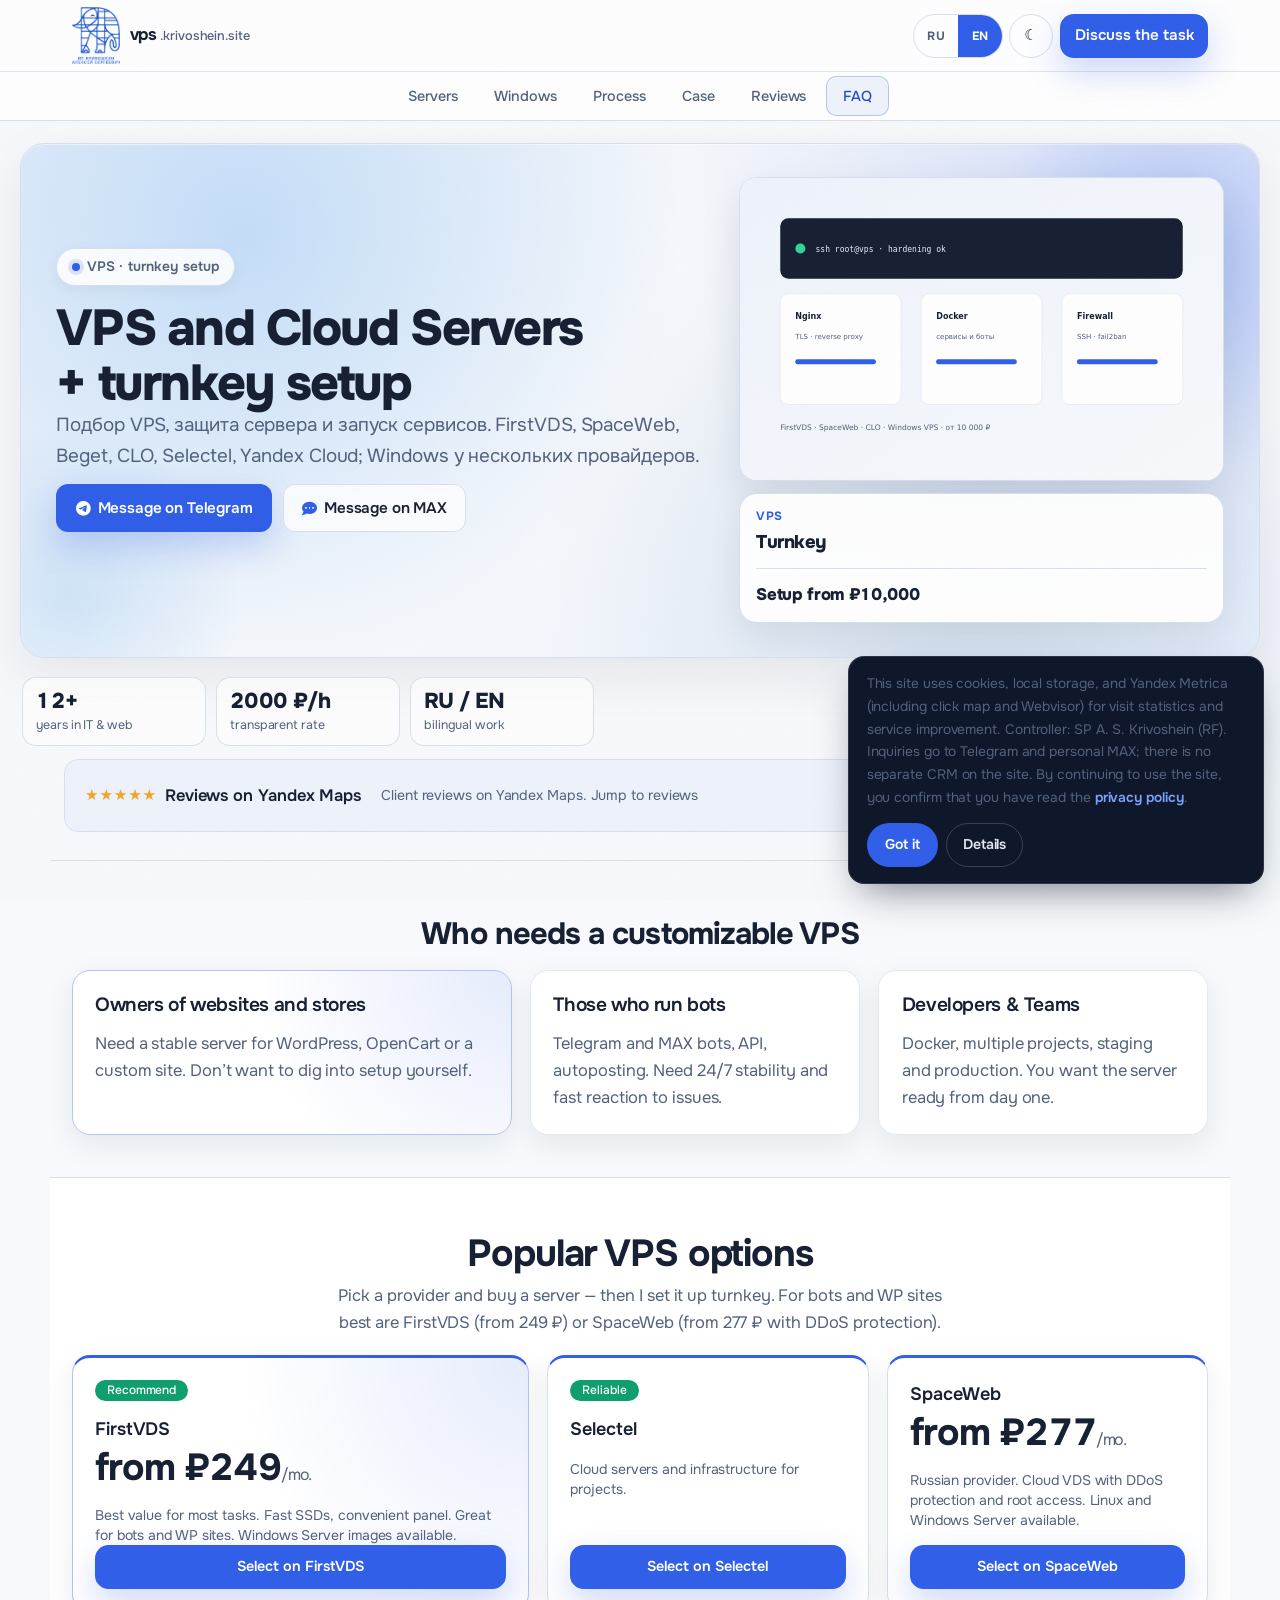
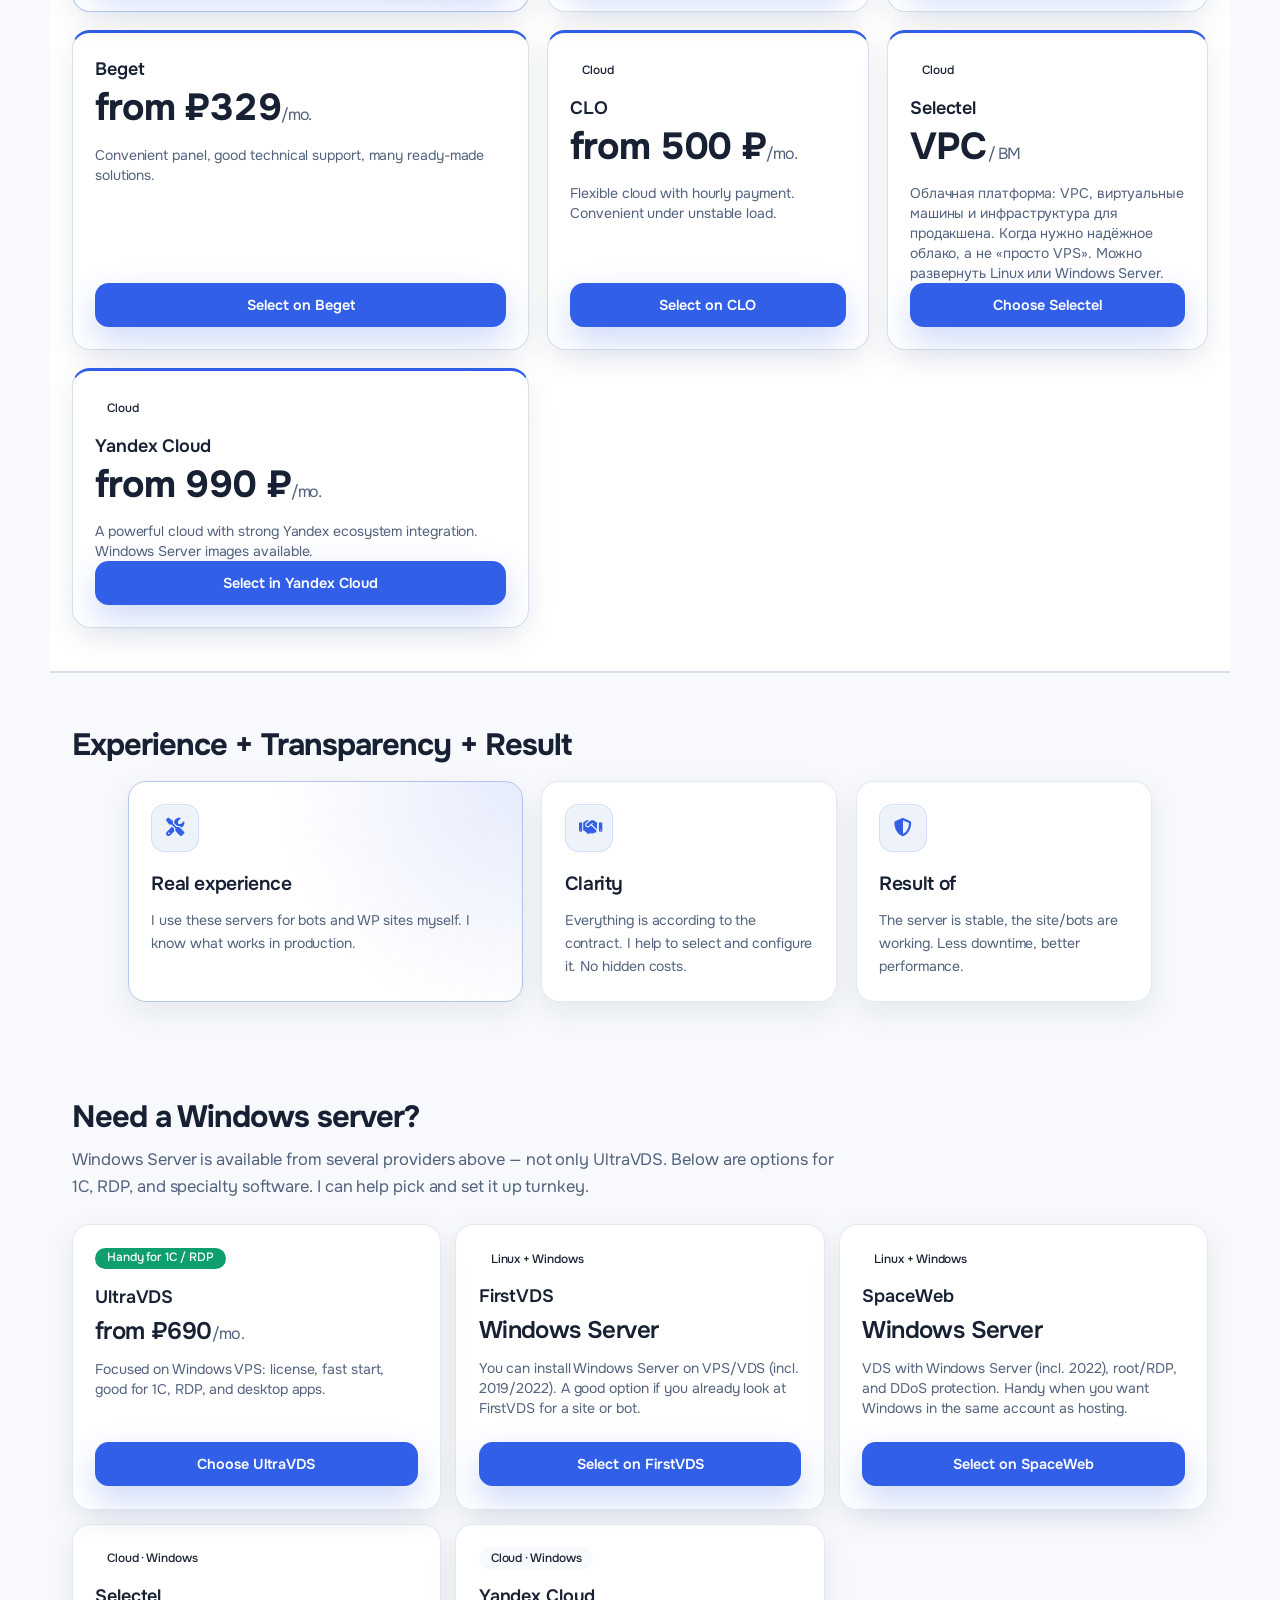
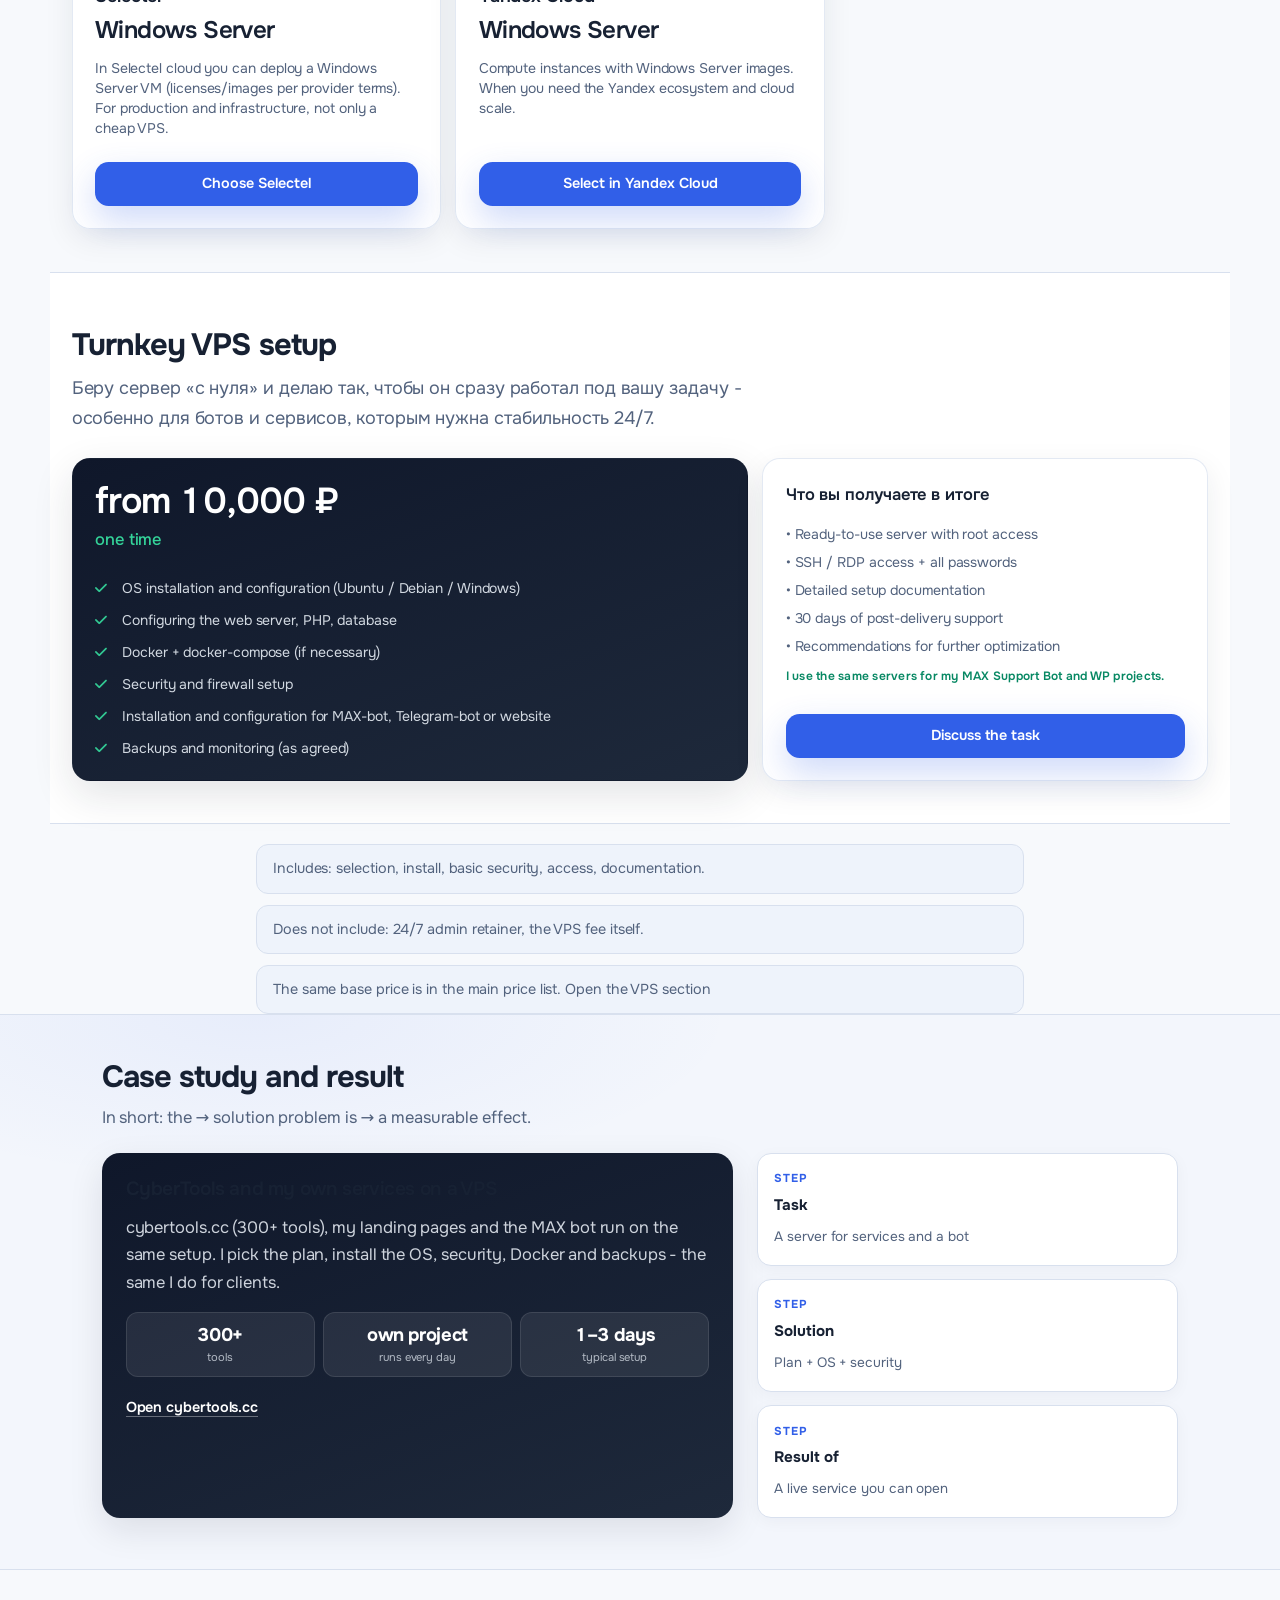
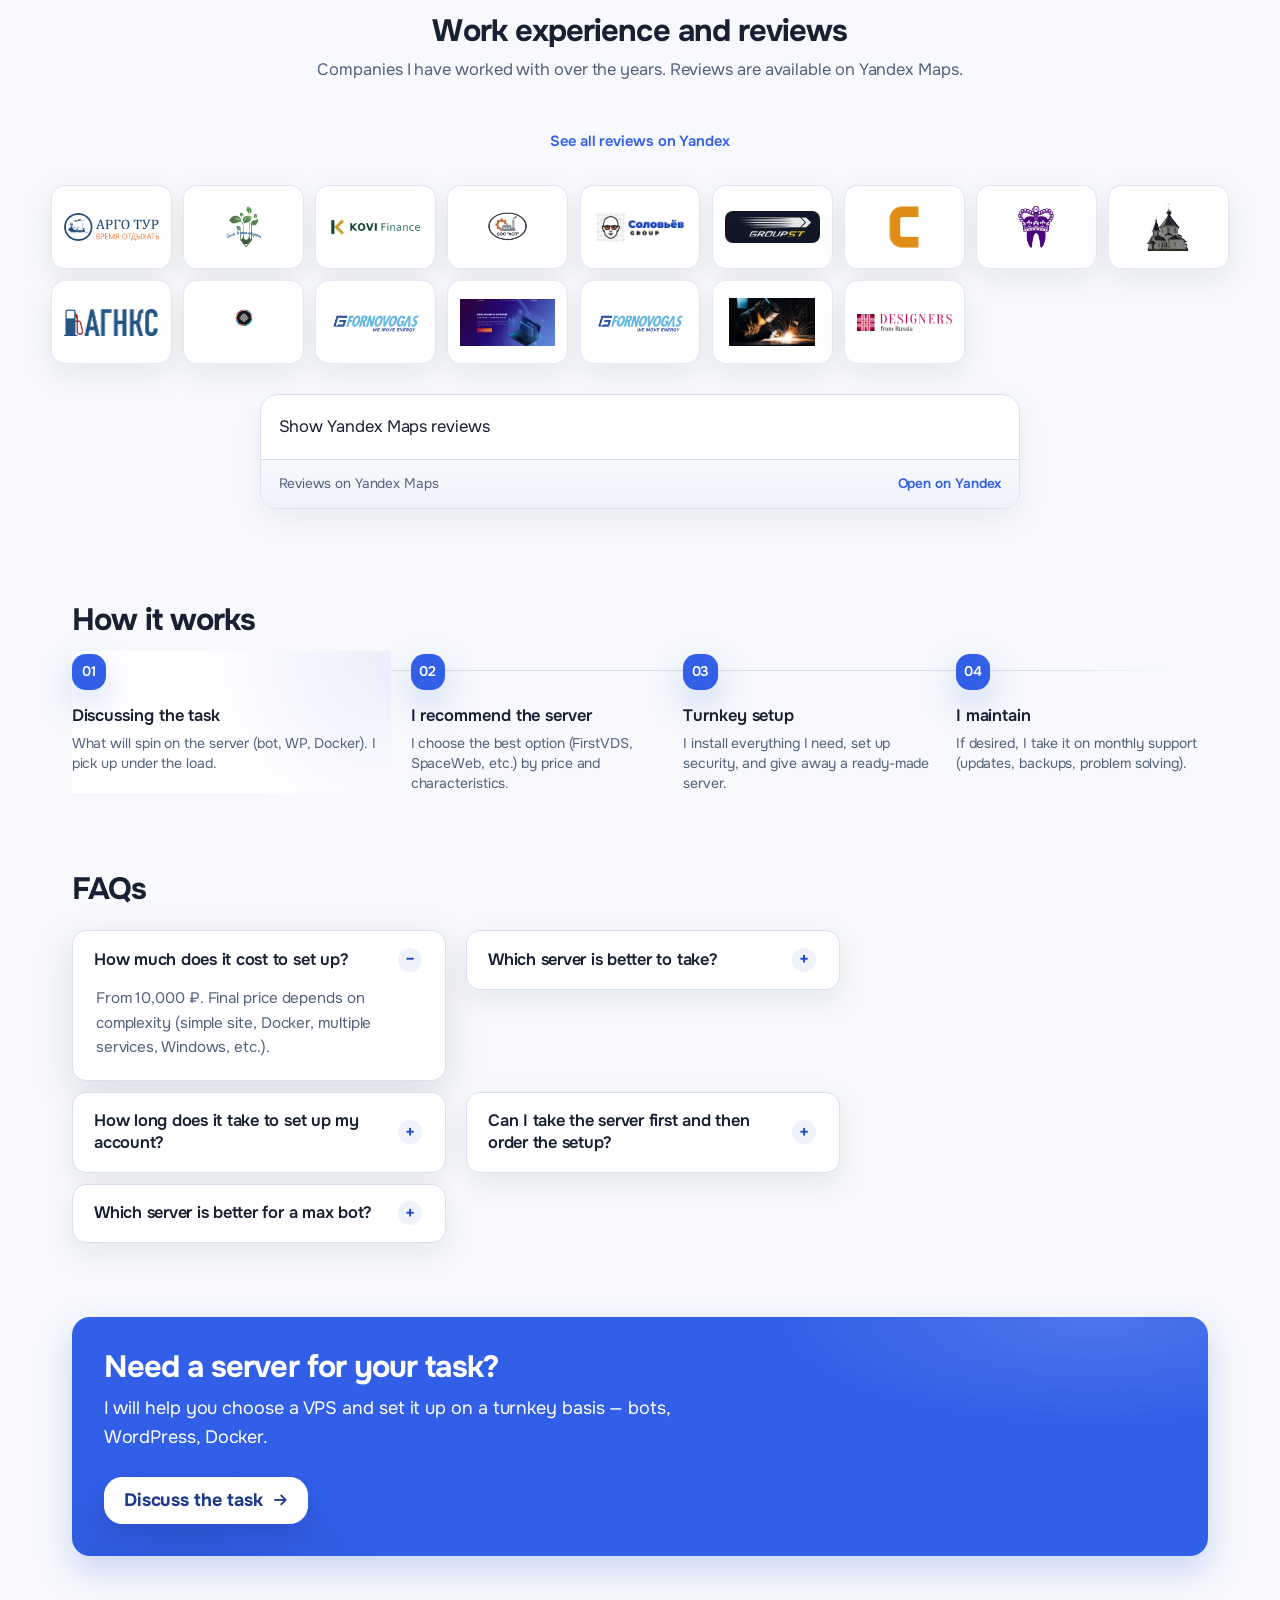
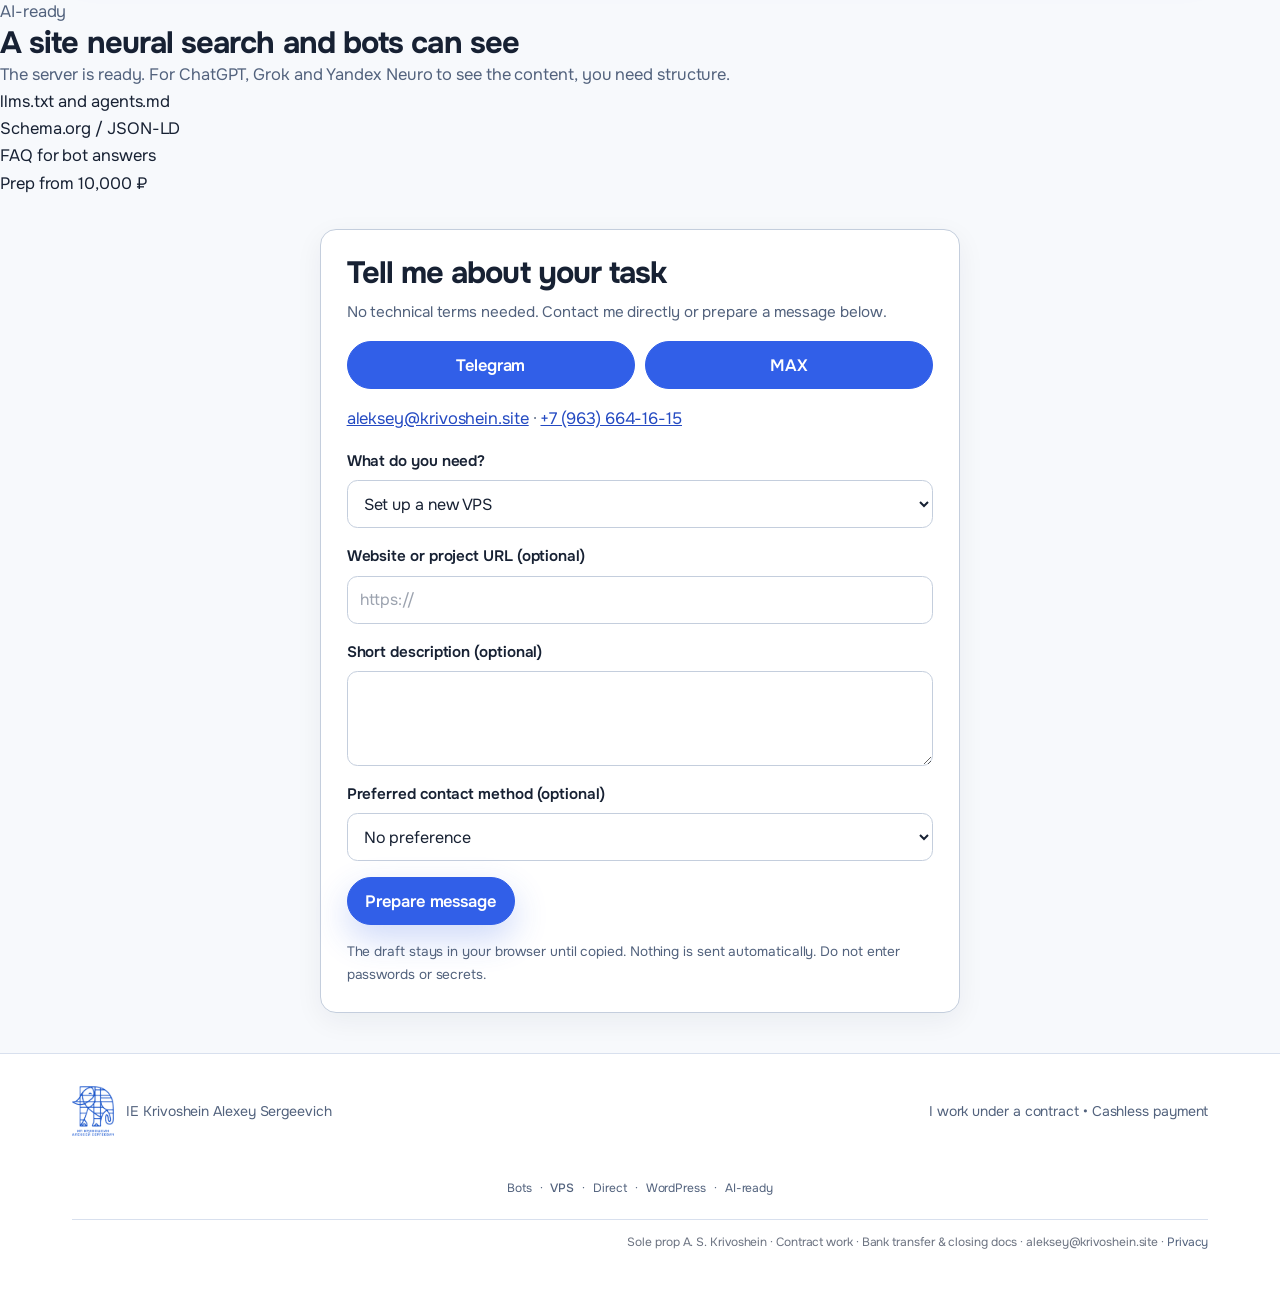
==== index.html @ 88880696 "fix: show base VPS setup from 10 000 rubles" ====
<!DOCTYPE html>
<html lang="ru">
<head>
  <script>
  /* GitHub Pages / subpath staging: set base prefix. On *.krivoshein.site stays "/". */
  (function () {
    try {
      var m = location.pathname.match(/^\/([a-z0-9-]+-krivoshein-site)(?=\/|$)/i);
      var base = m ? ("/" + m[1] + "/") : "/";
      window.__KRV_BASE__ = base;
      // Expose helper for scripts
      window.krvUrl = function (path) {
        path = String(path || "");
        if (!path) return base;
        if (/^https?:\/\//i.test(path) || path.slice(0, 2) === "//") return path;
        if (path.charAt(0) === "/") path = path.slice(1);
        return base + path;
      };
    } catch (e) {
      window.__KRV_BASE__ = "/";
      window.krvUrl = function (path) {
        path = String(path || "");
        if (/^https?:\/\//i.test(path)) return path;
        return path.charAt(0) === "/" ? path : "/" + path;
      };
    }
  })();
  </script>

  <script>
  (function(){try{
    var t=null;
    try{var _q=new URLSearchParams(location.search).get('theme');if(_q==='light'||_q==='dark')t=_q;}catch(e){}
    if(t!=='light'&&t!=='dark'){try{var m=document.cookie.match(/(?:^|;\s*)krv_theme=(light|dark)/);if(m)t=m[1];}catch(e){}}
    if(t!=='light'&&t!=='dark'){try{t=localStorage.getItem('krv_theme');}catch(e){}}
    if(t!=='light'&&t!=='dark'){var h=new Date().getHours();t=(h>=7&&h<20)?'light':'dark';}
    document.documentElement.setAttribute('data-theme',t==='dark'?'dark':'light');
    // Language: only apply stored if user chose manually; else leave default, JS+geo will set
    var manual=localStorage.getItem('krv_lang_manual')==='1';
    var l=localStorage.getItem('krv_lang');
    if(manual&&(l==='ru'||l==='en')) document.documentElement.setAttribute('lang',l);
    else {
      // quick browser hint (no geo in FOUC)
      var nav=(navigator.languages&&navigator.languages[0])||navigator.language||'';
      nav=String(nav).toLowerCase();
      if(/^(ru|be|uk|kk|ky|uz)/.test(nav)) document.documentElement.setAttribute('lang','ru');
      else if(nav) document.documentElement.setAttribute('lang','en');
    }
  }catch(e){}})();
  </script>

  <meta charset="UTF-8">
  <meta name="viewport" content="width=device-width, initial-scale=1.0, viewport-fit=cover">
  <meta name="robots" content="index, follow, max-image-preview:large, max-snippet:-1, max-video-preview:-1">
  <meta name="yandex-verification" content="246fc3936e7bc629">
  <meta name="theme-color" content="#315fe8">

  <!-- Icons: transparent PNG preferred (no white plate) -->
  <link rel="icon" type="image/png" sizes="32x32" href="favicon-32x32.png?v=20260716u">
  <link rel="icon" type="image/png" sizes="16x16" href="favicon-16x16.png?v=20260716u">
  <link rel="icon" type="image/png" sizes="48x48" href="favicon-48x48.png?v=20260716u">
  <link rel="icon" type="image/png" href="favicon.png?v=20260716u">
  <link rel="shortcut icon" href="favicon.ico?v=20260716u">
  <link rel="icon" href="favicon.ico?v=20260716u" sizes="any">
  <link rel="apple-touch-icon" sizes="180x180" href="apple-touch-icon.png?v=20260716u">
  <link rel="icon" type="image/png" sizes="120x120" href="favicon-120x120.png?v=20260726f">
  <link rel="icon" type="image/png" sizes="192x192" href="android-chrome-192x192.png?v=20260726f">
  <link rel="mask-icon" href="android-chrome-192x192.png?v=20260716u" color="#315fe8">

  <meta name="format-detection" content="telephone=no">
  <meta name="description" content="VPS и облако + настройка под ключ: FirstVDS, SpaceWeb, Beget, CLO, Selectel, Yandex Cloud. Windows у нескольких провайдеров. От 10 000 ₽.">
  <title>VPS + настройка под ключ от 10 000 ₽ | Кривошеин</title>
  <link rel="canonical" href="https://vps.krivoshein.site/">
  <!-- AI discovery -->
  <link rel="describedby" href="https://vps.krivoshein.site/llms.txt" type="text/plain">
  <link rel="alternate" type="text/plain" title="llms.txt" href="https://vps.krivoshein.site/llms.txt">
  <link rel="alternate" type="text/plain" title="llms-full.txt" href="https://vps.krivoshein.site/llms-full.txt">
  <link rel="alternate" type="text/markdown" title="agents.md" href="https://vps.krivoshein.site/agents.md">
  <link rel="alternate" type="application/json" title="openapi.json" href="https://vps.krivoshein.site/openapi.json">
  <link rel="alternate" type="application/json" title="agent.json" href="https://vps.krivoshein.site/.well-known/agent.json">
  <meta name="ai-content-declaration" content="ai-assisted-human-reviewed">
  <meta name="author" content="ИП Кривошеин Алексей Сергеевич">
  <meta name="citation_author" content="Krivoshein Aleksey">
  <link rel="author" href="https://vps.krivoshein.site/humans.txt">


  <!-- Open Graph -->
  <meta property="og:type" content="website">
  <meta property="og:locale" content="ru_RU">
  <meta property="og:site_name" content="VPS | Кривошеин">
  <meta property="og:title" content="VPS + настройка под ключ от 10 000 ₽">
  <meta property="og:description" content="Помогу выбрать и настроить VPS: Linux/Windows, боты, сайты, сервисы. FirstVDS, SpaceWeb, Beget, CLO, Selectel, Yandex Cloud.">
  <meta property="og:url" content="https://vps.krivoshein.site/">
  <meta property="og:image" content="https://vps.krivoshein.site/og.jpg">
  <meta property="og:image:secure_url" content="https://vps.krivoshein.site/og.jpg">
  <meta property="og:image:type" content="image/jpeg">
  <meta property="og:image:width" content="1200">
  <meta property="og:image:height" content="630">
  <meta property="og:image:alt" content="VPS + настройка под ключ от 10 000 ₽">

  <!-- Twitter -->
  <meta name="twitter:card" content="summary_large_image">
  <meta name="twitter:title" content="VPS + настройка под ключ от 10 000 ₽">
  <meta name="twitter:description" content="Помогу выбрать и настроить VPS: Linux/Windows, боты, сайты, сервисы. FirstVDS, SpaceWeb, Beget, CLO, Selectel, Yandex Cloud.">
  <meta name="twitter:image" content="https://vps.krivoshein.site/og.jpg">
  <link rel="manifest" href="site.webmanifest">
  <!-- CSS: Tailwind utilities + studio art direction -->
  <link rel="preload" href="assets/app.css" as="style">
  <link rel="preload" href="assets/art-design.css" as="style">
  <link rel="stylesheet" href="assets/fonts/onest.css">
  <link rel="stylesheet" href="assets/fonts/mono.css">
  <link rel="stylesheet" href="assets/app.css">
  <link rel="stylesheet" href="assets/fa/css/all.min.css">
  <link rel="stylesheet" href="assets/art-design.css">
  <link rel="stylesheet" href="assets/premium.css">
  <link rel="stylesheet" href="assets/theme-i18n.css?v=20260805lift">
  <link rel="stylesheet" href="assets/krv-lift.css?v=20260825aiready">
<link rel="stylesheet" href="assets/krv-bundle.css?v=20261113tap1">
<!-- Structured Data / JSON-LD -->
  <script type="application/ld+json">
  {
    "@context": "https://schema.org",
    "@type": "Service",
    "name": "Настройка VPS и облачных серверов под ключ",
    "description": "Аренда VPS у проверенных провайдеров + профессиональная настройка под ключ. Особенно для MAX-ботов, сайтов и сервисов. От 10 000 ₽ за настройку.",
    "url": "https://vps.krivoshein.site/",
    "provider": {
      "@type": "Person",
      "name": "Алексей Кривошеин",
      "url": "https://krivoshein.site/",
      "sameAs": [
        "https://github.com/A-Krivoshen",
        "https://t.me/DrSlon",
        "https://krivoshein.site/max/"
      ]
    },
    "areaServed": "RU",
    "serviceType": "VPS hosting and server setup",
    "offers": [
      {
        "@type": "Offer",
        "name": "Настройка VPS под ключ",
        "price": "10000",
        "priceCurrency": "RUB",
        "description": "Полная настройка сервера: ОС, веб-сервер, базы, Docker, безопасность. 30 дней поддержки.",
        "availability": "https://schema.org/InStock"
      }
    ]
  }
  </script>
  <script type="application/ld+json">
{
  "@context": "https://schema.org",
  "@type": "Organization",
  "name": "ИП Кривошеин Алексей Сергеевич",
  "url": "https://krivoshein.site/",
  "logo": "https://vps.krivoshein.site/logo.png",
  "sameAs": [
    "https://github.com/A-Krivoshen",
    "https://t.me/DrSlon",
    "https://krivoshein.site/",
    "https://krivoshein.site/max/"
  ],
  "founder": {
    "@type": "Person",
    "name": "Алексей Кривошеин",
    "url": "https://krivoshein.site/"
  }
}
  </script>
  <script type="application/ld+json">
{
  "@context": "https://schema.org",
  "@type": "FAQPage",
  "mainEntity": [
    {
      "@type": "Question",
      "name": "Сколько стоит настройка?",
      "acceptedAnswer": {
        "@type": "Answer",
        "text": "От 10 000 ₽. Финальная цена зависит от сложности (простой сайт, Docker, несколько сервисов, Windows и т.д.)."
      }
    },
    {
      "@type": "Question",
      "name": "Какой сервер лучше взять?",
      "acceptedAnswer": {
        "@type": "Answer",
        "text": "Для большинства задач - FirstVDS или SpaceWeb. Если нужна гибкость и почасовая оплата - CLO. Облако (VPC/ВМ) - Selectel или Yandex Cloud. Windows Server есть у FirstVDS, SpaceWeb, Selectel, Yandex Cloud и UltraVDS (удобно под 1С/RDP). Я помогу выбрать под вашу задачу."
      }
    },
    {
      "@type": "Question",
      "name": "Сколько времени занимает настройка?",
      "acceptedAnswer": {
        "@type": "Answer",
        "text": "Обычно 1-3 рабочих дня после получения доступа к серверу. Сложные случаи - до 5 дней."
      }
    },
    {
      "@type": "Question",
      "name": "Можно ли сначала взять сервер, а потом заказать настройку?",
      "acceptedAnswer": {
        "@type": "Answer",
        "text": "Да. Купи любой VPS (например FirstVDS), пришли мне доступ - я всё настрою. Это самый популярный вариант."
      }
    },
    {
      "@type": "Question",
      "name": "Какой сервер лучше для MAX-бота?",
      "acceptedAnswer": {
        "@type": "Answer",
        "text": "Для большинства MAX-ботов отлично подходят SpaceWeb от 277 ₽ или FirstVDS от 249 ₽. Если нужна гибкость - CLO. Я помогу подобрать под вашу нагрузку."
      }
    }
  ]
}
  </script>
  <link rel="stylesheet" href="assets/cookie-pwa.css">
  <meta name="mobile-web-app-capable" content="yes">
  <meta name="apple-mobile-web-app-capable" content="yes">
  <meta name="apple-mobile-web-app-title" content="VPS">
  <!-- AI agent discovery -->
  <link rel="describedby" href="https://vps.krivoshein.site/llms.txt" type="text/markdown" title="llms.txt">
  <link rel="describedby" href="https://vps.krivoshein.site/llms-full.txt" type="text/markdown" title="llms-full.txt">
  <link rel="describedby" href="https://vps.krivoshein.site/agents.md" type="text/markdown" title="agents.md">
  <link rel="alternate" href="https://vps.krivoshein.site/ai.txt" type="text/plain" title="ai.txt">
  <link rel="alternate" href="https://vps.krivoshein.site/openapi.json" type="application/json" title="OpenAPI">
  <link rel="alternate" href="https://vps.krivoshein.site/.well-known/agent.json" type="application/json" title="agent.json">
  <link rel="api-catalog" href="https://vps.krivoshein.site/.well-known/api-catalog" type="application/linkset+json">
  <link rel="stylesheet" href="assets/krv-rwd.css?v=20261106clients">
  <!-- AI schema pack -->
<script type="application/ld+json">
{
  "@context": "https://schema.org",
  "@type": "WebSite",
  "name": "VPS + настройка под ключ",
  "url": "https://vps.krivoshein.site/",
  "inLanguage": [
    "ru-RU",
    "en"
  ],
  "description": "Подбор VPS, Linux, Nginx, Docker, SSL, firewall. Настройка от 10 000 ₽.",
  "publisher": {
    "@type": "Organization",
    "name": "ИП Кривошеин Алексей Сергеевич",
    "url": "https://krivoshein.site/"
  }
}
  </script>
<script type="application/ld+json">
{
  "@context": "https://schema.org",
  "@type": "BreadcrumbList",
  "itemListElement": [
    {
      "@type": "ListItem",
      "position": 1,
      "name": "Кривошеин",
      "item": "https://krivoshein.site/"
    },
    {
      "@type": "ListItem",
      "position": 2,
      "name": "VPS + настройка под ключ",
      "item": "https://vps.krivoshein.site/"
    }
  ]
}
  </script>
<script type="application/ld+json">
{
  "@context": "https://schema.org",
  "@type": "ProfessionalService",
  "name": "VPS + настройка под ключ",
  "url": "https://vps.krivoshein.site/",
  "image": "https://vps.krivoshein.site/og.jpg",
  "description": "Подбор VPS, Linux, Nginx, Docker, SSL, firewall. Настройка от 10 000 ₽.",
  "areaServed": "RU",
  "availableLanguage": [
    "Russian",
    "English"
  ],
  "priceRange": "₽₽",
  "telephone": "+79636641615",
  "email": "aleksey@krivoshein.site",
  "sameAs": [
    "https://t.me/DrSlon",
    "https://krivoshein.site/max/",
    "https://krivoshein.site/",
    "https://github.com/A-Krivoshen"
  ],
  "founder": {
    "@type": "Person",
    "name": "Алексей Кривошеин",
    "url": "https://krivoshein.site/"
  },
  "contactPoint": [
    {
      "@type": "ContactPoint",
      "contactType": "sales",
      "availableLanguage": [
        "Russian",
        "English"
      ],
      "url": "https://krivoshein.site/contacts/",
      "email": "aleksey@krivoshein.site",
      "telephone": "+79636641615"
    }
  ]
}
  </script>
  <link rel="stylesheet" href="assets/contact-brief.css?v=20261114">
</head>
<body class="has-mobile-cta art-lb" data-product="vps">
  <a class="skip-link" href="#main">К содержанию</a>

  <!-- NAV -->
  <nav class="bg-white border-b border-slate-200 sticky top-0 z-50" aria-label="Главная навигация">
    <div class="max-w-screen-xl mx-auto px-5">
            <div class="flex items-center justify-between gap-3 min-h-16 py-2">
        <div class="krv-nav-brand">
          <a href="https://vps.krivoshein.site">
            <img src="logo.png?v=20260716" alt="Krivoshein" width="56" height="66" class="krv-logo krv-logo--nav" decoding="async">
          </a>
          <div class="krv-nav-title">
            <span class="font-display text-2xl font-semibold tracking-tight">vps</span>
            <span class="text-slate-500 text-xl">.krivoshein.site</span>
          </div>
        </div>
        <div class="krv-nav-right">
          <a href="#brief"
             class="krv-nav-cta inline-flex items-center justify-center px-5 py-2.5 text-sm font-semibold bg-krv text-white border border-transparent hover:bg-krv-dark rounded-2xl transition-all shadow-krv-cta">
            Обсудить задачу
          </a>
        </div>
      </div>
    </div>
  </nav>
  <!-- PREMIUM SUBNAV -->
  <nav class="krv-subnav" aria-label="Разделы страницы">
    <div class="krv-subnav__inner">
      <a href="#servers">Серверы</a>
      <a href="#windows">Windows</a>
      <a href="#how">Процесс</a>
      <a href="#case">Кейс</a>
      <a href="#reviews">Отзывы</a>
      <a href="#faq">FAQ</a>
    </div>
  </nav>

<main id="main">
<!-- HERO -->
  <div class="drslon-hero-wrap">
    <section class="drslon-hero drslon-hero--split" aria-label="VPS и облачные серверы">
      <div class="drslon-hero__inner">
        <div class="drslon-hero__chip">
          <span class="drslon-hero__chip-dot" aria-hidden="true"></span>
          <span>VPS · настройка под ключ</span>
        </div>
        <h1 class="drslon-hero__title">VPS и облачные серверы<br>+ настройка под ключ</h1>
        <p class="drslon-hero__lead">Подбор VPS, защита сервера и запуск сервисов. FirstVDS, SpaceWeb, Beget, CLO, Selectel, Yandex Cloud; Windows у нескольких провайдеров.</p>
        <div class="drslon-hero__cta">
          <a class="drslon-hero__btn drslon-hero__btn--primary" href="https://t.me/DrSlon" target="_blank" rel="noopener noreferrer">
            <i class="fa-brands fa-telegram" aria-hidden="true"></i>
            Написать в Telegram
          </a>
          <a class="drslon-hero__btn drslon-hero__btn--ghost" href="https://krivoshein.site/max" target="_blank" rel="noopener noreferrer">
            <i class="fa-solid fa-comment-dots" aria-hidden="true"></i>
            Написать в MAX
          </a>
        </div>
      </div>

      <aside class="drslon-hero__visual" aria-label="VPS preview">
        <div class="drslon-hero__shot">
          <img fetchpriority="high" src="assets/cases/vps-hero.svg" alt="VPS: Nginx, Docker, firewall" width="960" height="600" loading="eager" decoding="async">
        </div>
        <div class="drslon-hero__panel drslon-hero__panel--compact">
          <div class="drslon-hero__panel-kicker">VPS</div>
          <div class="drslon-hero__panel-title">Под ключ</div>
          <div class="drslon-hero__panel-price">настройка от 10 000 ₽</div>
        </div>
      </aside>
    </section>

      <div class="drslon-hero__stats krv-hero-trust" role="list" aria-label="Ключевые факты">
        <div class="drslon-hero__stat" role="listitem">
          <span class="drslon-hero__stat-value">12+</span>
          <span class="drslon-hero__stat-label">лет в ИТ и веб</span>
        </div>
        <div class="drslon-hero__stat" role="listitem">
          <span class="drslon-hero__stat-value">2000 ₽/h</span>
          <span class="drslon-hero__stat-label">прозрачная ставка</span>
        </div>
        <div class="drslon-hero__stat" role="listitem">
          <span class="drslon-hero__stat-value">RU / EN</span>
          <span class="drslon-hero__stat-label">двуязычная работа</span>
        </div>
      </div>
      <div class="krv-social-strip">
        <a class="krv-social-strip__rating" href="https://yandex.ru/maps/org/ip_krivoshein_aleksey_sergeyevich/100156734340/reviews/" target="_blank" rel="noopener noreferrer">
          <span class="krv-social-strip__stars" aria-hidden="true">★★★★★</span>
          <span>Отзывы на Яндекс Картах</span>
        </a>
        <p class="krv-social-strip__note">Отзывы клиентов на Яндекс Картах. <a href="#reviews">Перейти к отзывам</a></p>
      </div>

  </div>


  <!-- ДЛЯ КОГО -->
  <div class="max-w-screen-xl mx-auto px-5 py-8 md:py-10 lg:py-12 border-t border-slate-200">
    <div class="text-center mb-6 md:mb-5 md:mb-6">
      <h2 class="font-display text-3xl tracking-tight font-semibold mt-3">Кому нужен VPS с настройкой</h2>
    </div>

    <div class="grid krv-asym-grid md:grid-cols-3 gap-5">
      <div class="krv-reveal bg-white p-6 md:p-7 rounded-3xl border border-slate-200 hover:shadow-sm transition-all" data-reveal-delay="1">
        <h3 class="font-semibold text-xl">Владельцам сайтов и магазинов</h3>
        <p class="mt-3 text-slate-600">Нужен стабильный сервер под WordPress, OpenCart или кастомный сайт. Не хочется разбираться с настройками самому.</p>
      </div>
      <div class="krv-reveal bg-white p-6 md:p-7 rounded-3xl border border-slate-200 hover:shadow-sm transition-all" data-reveal-delay="2">
        <h3 class="font-semibold text-xl">Тем, кто запускает ботов</h3>
        <p class="mt-3 text-slate-600">Telegram и MAX боты, API, авто-постинг. Нужна стабильная работа 24/7 и быстрая реакция на проблемы.</p>
      </div>
      <div class="krv-reveal bg-white p-6 md:p-7 rounded-3xl border border-slate-200 hover:shadow-sm transition-all" data-reveal-delay="3">
        <h3 class="font-semibold text-xl">Разработчикам и командам</h3>
        <p class="mt-3 text-slate-600">Docker, несколько проектов, тестовые и боевые окружения. Хочется, чтобы сервер был сразу готов к работе.</p>
      </div>
    </div>
  </div>

  <!-- СЕРВЕРЫ -->
  <div id="pricing" class="sr-only krv-reveal" aria-hidden="true"></div>
  <div id="servers" class="max-w-screen-xl mx-auto px-5 py-8 md:py-10 lg:py-12 bg-white border-y border-slate-200 krv-reveal">
    <div class="text-center mb-6 md:mb-5 md:mb-6">
      <h2 class="font-display text-3xl tracking-tight font-semibold mt-3">Популярные варианты VPS</h2>
      <p class="mt-3 text-slate-600">Выбери провайдера и купи сервер - потом я настрою его под ключ. Для ботов и WP сайтов лучший вариант - FirstVDS (от 249 ₽) или SpaceWeb (от 277 ₽ с защитой от DDoS).</p>
    </div>

    <div class="grid md:grid-cols-2 lg:grid-cols-3 gap-5">
      <!-- FirstVDS -->
      <div class="border border-slate-200 rounded-3xl p-6 flex flex-col hover:shadow-sm transition-all relative">
        <div class="inline-flex self-start mb-3 bg-emerald-600 text-white text-xs font-medium px-3 py-1 rounded-full">Рекомендую</div>
        <div class="flex-1">
          <div class="font-semibold text-lg">FirstVDS</div>
          <div class="mt-1 text-3xl font-semibold tracking-tight">от 249 ₽<span class="text-base font-normal text-slate-500">/мес</span></div>
          <div class="mt-4 text-sm text-slate-600">Самый выгодный вариант для большинства задач. Быстрые SSD, удобная панель. Отлично подходит для ботов и WP сайтов. Есть образы Windows Server.</div>
        </div>
        <a href="https://krivoshein.site/firstvds" target="_blank" rel="noopener noreferrer"
           class="mt-6 block text-center bg-krv shadow-krv-cta hover:bg-krv-dark transition-colors text-white font-semibold py-3 rounded-2xl text-sm">
          Выбрать на FirstVDS
        </a>
      </div>

      <!-- Selectel -->
      <div class="border border-slate-200 rounded-3xl p-6 flex flex-col hover:shadow-sm transition-all relative">
        <div class="inline-flex self-start mb-3 bg-emerald-600 text-white text-xs font-medium px-3 py-1 rounded-full">Надёжный</div>
        <div class="flex-1">
          <div class="font-semibold text-lg">Selectel</div>
          <div class="mt-4 text-sm text-slate-600">Облачные серверы и инфраструктура для проектов.</div>
        </div>
        <a href="https://krivoshein.site/selectel" target="_blank" rel="sponsored noopener noreferrer"
           class="mt-6 block text-center bg-krv shadow-krv-cta hover:bg-krv-dark transition-colors text-white font-semibold py-3 rounded-2xl text-sm">
          Выбрать на Selectel
        </a>
      </div>

      <!-- SpaceWeb -->
      <div class="border border-slate-200 rounded-3xl p-6 flex flex-col hover:shadow-sm transition-all">
        <div class="flex-1">
          <div class="font-semibold text-lg">SpaceWeb</div>
          <div class="mt-1 text-3xl font-semibold tracking-tight">от 277 ₽<span class="text-base font-normal text-slate-500">/мес</span></div>
          <div class="mt-4 text-sm text-slate-600">Российский провайдер. Облачные VDS с защитой от DDoS и root-доступом. Доступны Linux и Windows Server.</div>
        </div>
        <a href="https://krivoshein.site/sweb" target="_blank" rel="noopener noreferrer"
           class="mt-6 block text-center bg-krv shadow-krv-cta hover:bg-krv-dark transition-colors text-white font-semibold py-3 rounded-2xl text-sm">
          Выбрать на SpaceWeb
        </a>
      </div>

      <!-- Beget -->
      <div class="border border-slate-200 rounded-3xl p-6 flex flex-col hover:shadow-sm transition-all">
        <div class="flex-1">
          <div class="font-semibold text-lg">Beget</div>
          <div class="mt-1 text-3xl font-semibold tracking-tight">от 329 ₽<span class="text-base font-normal text-slate-500">/мес</span></div>
          <div class="mt-4 text-sm text-slate-600">Удобная панель, хорошая техподдержка, много готовых решений.</div>
        </div>
        <a href="https://krivoshein.site/beget" target="_blank" rel="noopener noreferrer"
           class="mt-6 block text-center bg-krv shadow-krv-cta hover:bg-krv-dark transition-colors text-white font-semibold py-3 rounded-2xl text-sm">
          Выбрать на Beget
        </a>
      </div>

      <!-- CLO -->
      <div class="border border-slate-200 rounded-3xl p-6 flex flex-col hover:shadow-sm transition-all">
        <div class="flex-1">
          <div class="inline-flex self-start mb-3 krv-badge--slate text-xs font-medium px-3 py-1 rounded-full">Облако</div>
          <div class="font-semibold text-lg">CLO</div>
          <div class="mt-1 text-3xl font-semibold tracking-tight">от 500 ₽<span class="text-base font-normal text-slate-500">/мес</span></div>
          <div class="mt-4 text-sm text-slate-600">Гибкое облако с почасовой оплатой. Удобно при нестабильной нагрузке.</div>
        </div>
        <a href="https://krivoshein.site/clo" target="_blank" rel="noopener noreferrer"
           class="mt-6 block text-center bg-krv shadow-krv-cta hover:bg-krv-dark transition-colors text-white font-semibold py-3 rounded-2xl text-sm">
          Выбрать на CLO
        </a>
      </div>

      <!-- Selectel -->
      <div class="border border-slate-200 rounded-3xl p-6 flex flex-col hover:shadow-sm transition-all">
        <div class="flex-1">
          <div class="inline-flex self-start mb-3 krv-badge--cloud text-xs font-medium px-3 py-1 rounded-full">Облако</div>
          <div class="font-semibold text-lg">Selectel</div>
          <div class="mt-1 text-3xl font-semibold tracking-tight">VPC<span class="text-base font-normal text-slate-500"> / ВМ</span></div>
          <div class="mt-4 text-sm text-slate-600">Облачная платформа: VPC, виртуальные машины и инфраструктура для продакшена. Когда нужно надёжное облако, а не «просто VPS». Можно развернуть Linux или Windows Server.</div>
        </div>
        <a href="https://selectel.ru/services/cloud/vpc/?ref_code=2c6445c777" target="_blank" rel="nofollow noopener noreferrer sponsored"
           class="mt-6 block text-center bg-krv shadow-krv-cta hover:bg-krv-dark transition-colors text-white font-semibold py-3 rounded-2xl text-sm">
          Выбрать в Selectel
        </a>
      </div>

      <!-- Yandex Cloud -->
      <div class="border border-slate-200 rounded-3xl p-6 flex flex-col hover:shadow-sm transition-all">
        <div class="flex-1">
          <div class="inline-flex self-start mb-3 krv-badge--slate text-xs font-medium px-3 py-1 rounded-full">Облако</div>
          <div class="font-semibold text-lg">Yandex Cloud</div>
          <div class="mt-1 text-3xl font-semibold tracking-tight">от 990 ₽<span class="text-base font-normal text-slate-500">/мес</span></div>
          <div class="mt-4 text-sm text-slate-600">Мощное облако с хорошей интеграцией в экосистему Яндекса. Есть образы Windows Server.</div>
        </div>
        <a href="https://krivoshein.site/yandexcloud" target="_blank" rel="noopener noreferrer"
           class="mt-6 block text-center bg-krv shadow-krv-cta hover:bg-krv-dark transition-colors text-white font-semibold py-3 rounded-2xl text-sm">
          Выбрать в Yandex Cloud
        </a>
      </div>
    </div>
  </div>

  <!-- ПОЧЕМУ Я -->
  <div class="max-w-screen-xl mx-auto px-5 py-8 md:py-10 lg:py-12 border-t border-slate-200">
    <div class="text-center mb-6 md:mb-5 md:mb-6">
      <h2 class="font-display text-3xl tracking-tight font-semibold mt-3">Опыт + прозрачность + результат</h2>
    </div>

    <div class="grid krv-asym-grid md:grid-cols-3 gap-5 max-w-5xl mx-auto">
      <div class="krv-reveal bg-white p-6 md:p-7 rounded-3xl border border-slate-200 hover:shadow-sm transition-all" data-reveal-delay="1">
        <div class="w-12 h-12 bg-krv-soft text-krv rounded-2xl flex items-center justify-center mb-5">
          <i class="fa-solid fa-tools"></i>
        </div>
        <h3 class="font-semibold text-xl">Реальный опыт</h3>
        <p class="mt-3 text-sm text-slate-600">Сам использую эти серверы для ботов и WP сайтов. Знаю, что работает в продакшене.</p>
      </div>
      <div class="krv-reveal bg-white p-6 md:p-7 rounded-3xl border border-slate-200 hover:shadow-sm transition-all" data-reveal-delay="2">
        <div class="w-12 h-12 bg-krv-soft text-krv rounded-2xl flex items-center justify-center mb-5">
          <i class="fa-solid fa-handshake"></i>
        </div>
        <h3 class="font-semibold text-xl">Прозрачность</h3>
        <p class="mt-3 text-sm text-slate-600">Всё по договору. Помогаю выбрать и настроить. Никаких скрытых расходов.</p>
      </div>
      <div class="krv-reveal bg-white p-6 md:p-7 rounded-3xl border border-slate-200 hover:shadow-sm transition-all" data-reveal-delay="3">
        <div class="w-12 h-12 bg-krv-soft text-krv rounded-2xl flex items-center justify-center mb-5">
          <i class="fa-solid fa-shield-alt"></i>
        </div>
        <h3 class="font-semibold text-xl">Результат</h3>
        <p class="mt-3 text-sm text-slate-600">Сервер стабильный, сайт/боты работают. Меньше простоев, лучше производительность.</p>
      </div>
    </div>
  </div>

  <!-- WINDOWS VPS -->
  <div id="windows" class="max-w-screen-xl mx-auto px-5 py-8 md:py-10 lg:py-12">
    <div class="max-w-3xl mb-5 md:mb-6">
      <h2 class="font-display text-3xl tracking-tight font-semibold mt-3">Нужен сервер на Windows?</h2>
      <p class="mt-3 text-slate-600">Windows Server есть у нескольких провайдеров из списка выше — не только у UltraVDS. Ниже — варианты под 1С, RDP и специфическое ПО. Помогу выбрать и настроить под ключ.</p>
    </div>

    <div class="grid md:grid-cols-2 lg:grid-cols-3 gap-5 krv-keep-equal">
      <!-- UltraVDS -->
      <div class="border border-slate-200 rounded-3xl p-6 flex flex-col hover:shadow-sm transition-all relative bg-white">
        <div class="inline-flex self-start mb-3 bg-emerald-600 text-white text-xs font-medium px-3 py-1 rounded-full">Удобно для 1С / RDP</div>
        <div class="flex-1">
          <div class="font-semibold text-lg">UltraVDS</div>
          <div class="mt-1 text-2xl font-semibold tracking-tight">от 690 ₽<span class="text-base font-normal text-slate-500">/мес</span></div>
          <div class="mt-3 text-sm text-slate-600">Специализация на Windows VPS: лицензия, быстрый старт, удобно под 1С, RDP и десктопные программы.</div>
        </div>
        <a href="https://krivoshein.site/ultravds" target="_blank" rel="noopener noreferrer"
           class="mt-6 block text-center bg-krv shadow-krv-cta hover:bg-krv-dark transition-colors text-white font-semibold py-3 rounded-2xl text-sm">
          Выбрать на UltraVDS
        </a>
      </div>

      <!-- FirstVDS Windows -->
      <div class="border border-slate-200 rounded-3xl p-6 flex flex-col hover:shadow-sm transition-all bg-white">
        <div class="inline-flex self-start mb-3 krv-badge--slate text-xs font-medium px-3 py-1 rounded-full">Linux + Windows</div>
        <div class="flex-1">
          <div class="font-semibold text-lg">FirstVDS</div>
          <div class="mt-1 text-2xl font-semibold tracking-tight">Windows Server</div>
          <div class="mt-3 text-sm text-slate-600">На VPS/VDS можно поставить Windows Server (в т.ч. 2019/2022). Хороший вариант, если уже смотрите FirstVDS под сайт или бота.</div>
        </div>
        <a href="https://krivoshein.site/firstvds" target="_blank" rel="noopener noreferrer"
           class="mt-6 block text-center bg-krv shadow-krv-cta hover:bg-krv-dark transition-colors text-white font-semibold py-3 rounded-2xl text-sm">
          Выбрать на FirstVDS
        </a>
      </div>

      <!-- SpaceWeb Windows -->
      <div class="border border-slate-200 rounded-3xl p-6 flex flex-col hover:shadow-sm transition-all bg-white">
        <div class="inline-flex self-start mb-3 krv-badge--slate text-xs font-medium px-3 py-1 rounded-full">Linux + Windows</div>
        <div class="flex-1">
          <div class="font-semibold text-lg">SpaceWeb</div>
          <div class="mt-1 text-2xl font-semibold tracking-tight">Windows Server</div>
          <div class="mt-3 text-sm text-slate-600">VDS с выбором Windows Server (в т.ч. 2022), root/RDP и DDoS-защитой. Удобно, когда нужен Windows в том же кабинете, что и хостинг.</div>
        </div>
        <a href="https://krivoshein.site/sweb" target="_blank" rel="noopener noreferrer"
           class="mt-6 block text-center bg-krv shadow-krv-cta hover:bg-krv-dark transition-colors text-white font-semibold py-3 rounded-2xl text-sm">
          Выбрать на SpaceWeb
        </a>
      </div>

      <!-- Selectel Windows -->
      <div class="border border-slate-200 rounded-3xl p-6 flex flex-col hover:shadow-sm transition-all bg-white">
        <div class="inline-flex self-start mb-3 krv-badge--cloud text-xs font-medium px-3 py-1 rounded-full">Облако · Windows</div>
        <div class="flex-1">
          <div class="font-semibold text-lg">Selectel</div>
          <div class="mt-1 text-2xl font-semibold tracking-tight">Windows Server</div>
          <div class="mt-3 text-sm text-slate-600">В облаке Selectel можно развернуть ВМ с Windows Server (лицензии/образы — по условиям провайдера). Для продакшена и инфраструктуры, не только «дешёвый VPS».</div>
        </div>
        <a href="https://selectel.ru/services/cloud/vpc/?ref_code=2c6445c777" target="_blank" rel="nofollow noopener noreferrer sponsored"
           class="mt-6 block text-center bg-krv shadow-krv-cta hover:bg-krv-dark transition-colors text-white font-semibold py-3 rounded-2xl text-sm">
          Выбрать в Selectel
        </a>
      </div>

      <!-- Yandex Cloud Windows -->
      <div class="border border-slate-200 rounded-3xl p-6 flex flex-col hover:shadow-sm transition-all bg-white">
        <div class="inline-flex self-start mb-3 bg-slate-100 text-slate-700 text-xs font-medium px-3 py-1 rounded-full">Облако · Windows</div>
        <div class="flex-1">
          <div class="font-semibold text-lg">Yandex Cloud</div>
          <div class="mt-1 text-2xl font-semibold tracking-tight">Windows Server</div>
          <div class="mt-3 text-sm text-slate-600">Compute-инстансы с образами Windows Server. Когда нужна экосистема Яндекса и облачная масштабируемость.</div>
        </div>
        <a href="https://krivoshein.site/yandexcloud" target="_blank" rel="noopener noreferrer"
           class="mt-6 block text-center bg-krv shadow-krv-cta hover:bg-krv-dark transition-colors text-white font-semibold py-3 rounded-2xl text-sm">
          Выбрать в Yandex Cloud
        </a>
      </div>
    </div>
  </div>

  <!-- НАСТРОЙКА (главный блок) -->
  <div class="max-w-screen-xl mx-auto px-5 py-8 md:py-10 lg:py-12 bg-white border-y border-slate-200">
    <div class="max-w-2xl mb-5 md:mb-6">
      <h2 class="font-display text-3xl tracking-tight font-semibold mt-3">Настройка VPS под ключ</h2>
      <p class="mt-3 text-lg text-slate-600">Беру сервер «с нуля» и делаю так, чтобы он сразу работал под вашу задачу - особенно для ботов и сервисов, которым нужна стабильность 24/7.</p>
    </div>

    <div class="grid md:grid-cols-5 gap-6">
      <div class="md:col-span-3 bg-slate-900 text-white p-7 md:p-8 rounded-3xl">
        <div class="text-4xl font-semibold tracking-tight">от 10 000 ₽</div>
        <div class="mt-1 text-emerald-400 font-medium">одноразово</div>

        <ul class="mt-5 md:mt-6 space-y-3 text-sm">
          <li class="flex gap-x-3"><i class="fa-solid fa-check mt-1 text-emerald-400"></i> Установка и настройка ОС (Ubuntu / Debian / Windows)</li>
          <li class="flex gap-x-3"><i class="fa-solid fa-check mt-1 text-emerald-400"></i> Настройка веб-сервера, PHP, базы данных</li>
          <li class="flex gap-x-3"><i class="fa-solid fa-check mt-1 text-emerald-400"></i> Docker + docker-compose (если нужно)</li>
          <li class="flex gap-x-3"><i class="fa-solid fa-check mt-1 text-emerald-400"></i> Настройка безопасности и файрвола</li>
          <li class="flex gap-x-3"><i class="fa-solid fa-check mt-1 text-emerald-400"></i> Установка и настройка под MAX-бота, Telegram-бота или сайт</li>
          <li class="flex gap-x-3"><i class="fa-solid fa-check mt-1 text-emerald-400"></i> Бэкапы и мониторинг (по договорённости)</li>
        </ul>
      </div>

      <div class="md:col-span-2 bg-white border border-slate-200 p-7 md:p-8 rounded-3xl flex flex-col hover:shadow-sm transition-all">
        <div class="flex-1">
          <div class="font-semibold">Что вы получаете в итоге</div>
          <div class="mt-4 text-sm text-slate-600 space-y-2">
            <div>• Полностью готовый сервер с root-доступом</div>
            <div>• Доступ по SSH / RDP + все пароли</div>
            <div>• Подробная документация по настройке</div>
            <div>• 30 дней поддержки после сдачи</div>
            <div>• Рекомендации по дальнейшей оптимизации</div>
          </div>
          <div class="mt-3 text-xs text-emerald-600">Такие же серверы использую для своего MAX Support Bot и WP-проектов.</div>
        </div>
        <a href="#brief"
           class="mt-6 block text-center bg-krv hover:bg-krv-dark transition-colors text-white font-semibold py-3.5 rounded-2xl">
          Обсудить задачу
        </a>
      </div>
    </div>
  </div>

  
  <!-- PREMIUM CASE -->
        <div class="krv-price-notes">
      <p>Входит: подбор, установка, базовая безопасность, доступы, документация.</p>
      <p>Не входит: абонентская админка 24/7, стоимость самого VPS у провайдера.</p>
      <p>Та же базовая цена в общем прайсе. <a href="https://krivoshein.site/ceny/#vps">Открыть раздел VPS</a></p>
    </div>
<section class="krv-section krv-section--alt krv-reveal" id="case">
    <div class="krv-section__wrap">
      <div class="krv-section__head">
        <h2>Кейс и результат</h2>
        <p>Коротко: задача → решение → измеримый эффект.</p>
      </div>
      <div class="krv-case">
        <div class="krv-case__main">
          <h3>CyberTools и свои сервисы на VPS</h3>
          <p>На такой же настройке работают cybertools.cc (300+ инструментов), мои лендинги и MAX-бот. Подбираю тариф, ставлю ОС, безопасность, Docker и бэкапы - то же самое делаю для клиентов.</p>
          <div class="krv-case__metrics">
          <div class="krv-case__metric"><strong>300+</strong><span>инструментов</span></div>
          <div class="krv-case__metric"><strong>свой проект</strong><span>работает каждый день</span></div>
          <div class="krv-case__metric"><strong>1-3 дня</strong><span>типовая настройка</span></div>
          </div>
          <a href="https://cybertools.cc/" target="_blank" rel="noopener">Открыть cybertools.cc</a>
        </div>
        <div class="krv-case__side">
        <div class="krv-case__step"><b>Шаг</b><strong>Задача</strong><span>Сервер под сервисы и бота</span></div>
        <div class="krv-case__step"><b>Шаг</b><strong>Решение</strong><span>Тариф + ОС + безопасность</span></div>
        <div class="krv-case__step"><b>Шаг</b><strong>Результат</strong><span>Рабочий сервис, можно открыть</span></div>
        </div>
      </div>
    </div>
  </section>

  <!-- SOCIAL PROOF: real clients + Yandex reviews -->
  <section class="krv-proof krv-reveal" id="reviews" aria-label="Клиенты и отзывы">
    <div class="krv-proof__head">
      <h2 data-krv-text="experience">Опыт сотрудничества и отзывы</h2>
      <p data-krv-text="experienceLead">Компании, с которыми я работал в разные годы. Отзывы обо мне доступны на Яндекс Картах.</p>
    </div>

    <div class="krv-proof__rating">
      <a class="krv-proof__rating-link" href="https://yandex.ru/maps/org/ip_krivoshein_aleksey_sergeyevich/100156734340/reviews/" target="_blank" rel="noopener noreferrer">Смотреть все отзывы на Яндексе</a>
    </div>

        <div class="krv-clients" role="list">
      <a class="krv-client" href="https://argotur.ru/" target="_blank" rel="noopener noreferrer nofollow" title="Арго Тур">
        <div class="krv-client__logo"><img src="assets/proof/argotur.png" alt="Арго Тур" loading="lazy" decoding="async" width="120" height="48"></div>
      </a>
      <a class="krv-client" href="https://силабухгалтерии.рф/" target="_blank" rel="noopener noreferrer nofollow" title="Сила бухгалтерии">
        <div class="krv-client__logo"><img src="assets/proof/sila-logo-160.png" alt="Сила бухгалтерии" loading="lazy" decoding="async" width="120" height="48"></div>
      </a>
      <a class="krv-client" href="https://kovifinance.ru/" target="_blank" rel="noopener noreferrer nofollow" title="KOVIFINANCE">
        <div class="krv-client__logo"><img src="assets/proof/kovi.png" alt="KOVIFINANCE" loading="lazy" decoding="async" width="120" height="48"></div>
      </a>
      <a class="krv-client" href="https://acasp.ru/" target="_blank" rel="noopener noreferrer nofollow" title="АСП">
        <div class="krv-client__logo"><img src="assets/proof/asp.png" alt="АСП" loading="lazy" decoding="async" width="120" height="48"></div>
      </a>
      <a class="krv-client" href="https://solovie.ru/" target="_blank" rel="noopener noreferrer nofollow" title="Соловьи.Ай.Ти">
        <div class="krv-client__logo"><img src="assets/proof/solov.png" alt="Соловьи.Ай.Ти" loading="lazy" decoding="async" width="120" height="48"></div>
      </a>
      <a class="krv-client" href="https://groupst.ru/" target="_blank" rel="noopener noreferrer nofollow" title="GroupST">
        <div class="krv-client__logo"><img src="assets/proof/header-logo.png" alt="GroupST" loading="lazy" decoding="async" width="120" height="48"></div>
      </a>
      <a class="krv-client" href="https://realestate.cambobiz.co/" target="_blank" rel="noopener noreferrer nofollow" title="Cambobiz">
        <div class="krv-client__logo"><img src="assets/proof/base_icon.png" alt="Cambobiz" loading="lazy" decoding="async" width="120" height="48"></div>
      </a>
      <a class="krv-client" href="https://стоматолог-мурашова.рф/" target="_blank" rel="noopener noreferrer nofollow" title="Стоматолог Мурашова">
        <div class="krv-client__logo"><img src="assets/proof/screenshot_2-1.png" alt="Стоматолог Мурашова" loading="lazy" decoding="async" width="120" height="48"></div>
      </a>
      <a class="krv-client" href="https://rogovo-hram.ru/" target="_blank" rel="noopener noreferrer nofollow" title="Храм в Рогово">
        <div class="krv-client__logo"><img src="assets/proof/rogovo.webp" alt="Храм в Рогово" loading="lazy" decoding="async" width="120" height="48"></div>
      </a>
      <a class="krv-client" href="https://agnks.ru/" target="_blank" rel="noopener noreferrer nofollow" title="АГНКС">
        <div class="krv-client__logo"><img src="assets/proof/agnks-logo-191x54-1.png" alt="АГНКС" loading="lazy" decoding="async" width="120" height="48"></div>
      </a>
      <a class="krv-client" href="https://lumistek.ru/" target="_blank" rel="noopener noreferrer nofollow" title="LUMISTEK">
        <div class="krv-client__logo"><img src="assets/proof/lumistek.svg" alt="LUMISTEK" loading="lazy" decoding="async" width="120" height="48"></div>
      </a>
      <a class="krv-client" href="https://форновогаз.рф/" target="_blank" rel="noopener noreferrer nofollow" title="Fornovo Gas">
        <div class="krv-client__logo"><img src="assets/proof/logo_fornovogas.png" alt="Fornovo Gas" loading="lazy" decoding="async" width="120" height="48"></div>
      </a>
      <a class="krv-client" href="https://www.softcomlan.com/" target="_blank" rel="noopener noreferrer nofollow" title="Softcomlan">
        <div class="krv-client__logo"><img src="assets/proof/screenshot_20251014.png" alt="Softcomlan" loading="lazy" decoding="async" width="120" height="48"></div>
      </a>
      <a class="krv-client" href="https://fornovogas.kz/" target="_blank" rel="noopener noreferrer nofollow" title="Форновогаз KZ">
        <div class="krv-client__logo"><img src="assets/proof/logo_fornovogas.png" alt="Форновогаз KZ" loading="lazy" decoding="async" width="120" height="48"></div>
      </a>
      <a class="krv-client" href="https://skd73.ru/" target="_blank" rel="noopener noreferrer nofollow" title="СКД">
        <div class="krv-client__logo"><img src="assets/proof/kandinsky.png" alt="СКД" loading="lazy" decoding="async" width="120" height="48"></div>
      </a>
      <a class="krv-client" href="https://designersfromrussia.ru/" target="_blank" rel="noopener noreferrer nofollow" title="Designers from Russia">
        <div class="krv-client__logo"><img src="assets/proof/new_dfr_logo_to_site.png" alt="Designers from Russia" loading="lazy" decoding="async" width="120" height="48"></div>
      </a>
    </div>

    
    <div class="krv-yandex-reviews" data-krv-reviews>
      <button type="button" class="krv-reviews-load" id="krv-reviews-load">Показать отзывы Яндекс Карт</button>
      <div class="krv-yandex-reviews__shell" hidden>
      <iframe class="krv-yandex-reviews__frame"
        data-src="https://yandex.ru/maps-reviews-widget/100156734340?comments"
        title="Отзывы клиентов на Яндекс Картах"
        loading="lazy"
        referrerpolicy="no-referrer-when-downgrade"></iframe>
      </div>
      <div class="krv-yandex-reviews__foot">
        <span>Отзывы на Яндекс Картах</span>
        <a href="https://yandex.ru/maps/org/ip_krivoshein_aleksey_sergeyevich/100156734340/reviews/" target="_blank" rel="noopener noreferrer">Открыть на Яндексе</a>
      </div>
    </div>
  </section>

  <!-- КАК ЭТО РАБОТАЕТ -->
  <div id="how" class="max-w-screen-xl mx-auto px-5 py-8 md:py-10 lg:py-12 krv-reveal">
    <div class="max-w-xl mb-6 md:mb-5 md:mb-6">
      <h2 class="font-display text-3xl tracking-tight font-semibold">Как это работает</h2>
    </div>

    <div class="grid sm:grid-cols-2 lg:grid-cols-4 gap-6">
      <div class="flex gap-x-4">
        <div class="w-9 h-9 bg-krv text-white rounded-2xl flex-shrink-0 flex items-center justify-center font-semibold text-sm">01</div>
        <div>
          <div class="font-semibold">Обсуждаем задачу</div>
          <div class="text-sm text-slate-600 mt-1">Что будет крутиться на сервере (бот, WP, Docker). Я подбираю под нагрузку.</div>
        </div>
      </div>
      <div class="flex gap-x-4">
        <div class="w-9 h-9 bg-krv text-white rounded-2xl flex-shrink-0 flex items-center justify-center font-semibold text-sm">02</div>
        <div>
          <div class="font-semibold">Рекомендую сервер</div>
          <div class="text-sm text-slate-600 mt-1">Подбираю оптимальный вариант (FirstVDS, SpaceWeb и др.) по цене и характеристикам.</div>
        </div>
      </div>
      <div class="flex gap-x-4">
        <div class="w-9 h-9 bg-krv text-white rounded-2xl flex-shrink-0 flex items-center justify-center font-semibold text-sm">03</div>
        <div>
          <div class="font-semibold">Настраиваю под ключ</div>
          <div class="text-sm text-slate-600 mt-1">Устанавливаю всё необходимое, настраиваю безопасность и отдаю готовый сервер.</div>
        </div>
      </div>
      <div class="flex gap-x-4">
        <div class="w-9 h-9 bg-krv text-white rounded-2xl flex-shrink-0 flex items-center justify-center font-semibold text-sm">04</div>
        <div>
          <div class="font-semibold">Сопровождаю</div>
          <div class="text-sm text-slate-600 mt-1">По желанию беру на ежемесячное сопровождение (обновления, бэкапы, решение проблем).</div>
        </div>
      </div>
    </div>
  </div>


  <!-- FAQ -->
  <div id="faq" class="max-w-screen-xl mx-auto px-5 pb-10 md:pb-12 krv-reveal">
    <h2 class="font-display text-3xl tracking-tight font-semibold mb-5 md:mb-6">Частые вопросы</h2>
    <div class="krv-faq">
      <details open>
        <summary>Сколько стоит настройка?</summary>
        <div class="krv-faq__a">От 10 000 ₽. Финальная цена зависит от сложности (простой сайт, Docker, несколько сервисов, Windows и т.д.).</div>
      </details>
      <details>
        <summary>Какой сервер лучше взять?</summary>
        <div class="krv-faq__a">Для большинства задач - FirstVDS или SpaceWeb. Если нужна гибкость и почасовая оплата - CLO. Облако (VPC/ВМ) - Selectel или Yandex Cloud. Windows Server есть у FirstVDS, SpaceWeb, Selectel, Yandex Cloud и UltraVDS (удобно под 1С/RDP). Я помогу выбрать под вашу задачу.</div>
      </details>
      <details>
        <summary>Сколько времени занимает настройка?</summary>
        <div class="krv-faq__a">Обычно 1-3 рабочих дня после получения доступа к серверу. Сложные случаи - до 5 дней.</div>
      </details>
      <details>
        <summary>Можно ли сначала взять сервер, а потом заказать настройку?</summary>
        <div class="krv-faq__a">Да. Купи любой VPS (например FirstVDS), пришли мне доступ - я всё настрою. Это самый популярный вариант.</div>
      </details>
      <details>
        <summary>Какой сервер лучше для MAX-бота?</summary>
        <div class="krv-faq__a">Для большинства MAX-ботов отлично подходят SpaceWeb от 277 ₽ или FirstVDS от 249 ₽. Если нужна гибкость - CLO. Я помогу подобрать под вашу нагрузку.</div>
      </details>
    </div>
  </div>

  <!-- CTA -->
  <div class="max-w-screen-xl mx-auto px-5 py-8 md:py-10 lg:py-12">
    <div class="bg-krv shadow-krv-cta rounded-3xl px-6 md:px-10 py-8 md:py-10 text-white">
      <div class="max-w-xl">
        <h2 class="font-display text-3xl tracking-tight font-semibold">Нужен сервер под вашу задачу?</h2>
        <p class="mt-4 text-lg text-white">Помогу выбрать VPS и настрою его под ключ - боты, WordPress, Docker.</p>
      </div>
      <div class="mt-5 md:mt-6">
        <a href="#brief"
           class="inline-flex items-center justify-center gap-x-3 bg-white text-krv-dark hover:bg-slate-100 transition-all font-semibold px-8 md:px-10 min-h-14 py-3.5 rounded-3xl text-base md:text-lg w-full sm:w-auto">Обсудить задачу<i class="fa-solid fa-arrow-right"></i></a>
        
      </div>
    </div>
  </div>


<!-- FOOTER -->
  </main>

  <section class="krv-aiready" id="ai-ready" aria-labelledby="krv-aiready-title">
    <div class="krv-aiready__card">
      <p class="krv-aiready__kicker">AI-ready</p>
      <h2 id="krv-aiready-title">Сайт, который видят нейропоиск и боты</h2>
      <p class="krv-aiready__lead">Сервер под ключ. Чтобы контент видели ChatGPT, Grok и Яндекс Нейро — нужна структура.</p>
      <ul class="krv-aiready__facts">
        <li>llms.txt и agents.md</li>
        <li>Schema.org / JSON-LD</li>
        <li>FAQ под ответы ботов</li>
      </ul>
      <a class="krv-aiready__cta" href="https://ai-ready.krivoshein.site/">Подготовка от 10 000 ₽</a>
    </div>
  </section>

  <section class="krv-qual-section" id="brief" aria-label="Короткий бриф">
    <div id="krv-qual" class="krv-qual" data-krv-brief data-service="vps">
      <h2 data-krv-text="title">Коротко расскажите о задаче</h2>
      <p class="krv-qual__lead" data-krv-text="lead">Можно без технических терминов. Напишите сразу или подготовьте текст ниже.</p>
      <div class="krv-brief-channels">
        <a class="krv-brief-channel" href="https://t.me/DrSlon" target="_blank" rel="noopener noreferrer">Telegram</a>
        <a class="krv-brief-channel" href="https://krivoshein.site/max" target="_blank" rel="noopener noreferrer">MAX</a>
      </div>
      <p><a href="mailto:aleksey@krivoshein.site">aleksey@krivoshein.site</a> · <a href="tel:+79636641615">+7 (963) 664-16-15</a></p>
      <label for="krv-qual-need" data-krv-text="need">Что требуется?</label>
      <select id="krv-qual-need">
            <option value="Только подобрать VPS">Только подобрать VPS</option>
            <option value="Настройка под ключ">Настройка под ключ</option>
            <option value="Переезд с другого сервера">Переезд с другого сервера</option>
      </select>
      <label for="krv-qual-note" data-krv-text="note">Краткое описание (необязательно)</label>
      <textarea id="krv-qual-note" class="ym-disable-keys" rows="3" maxlength="2000" autocomplete="off"></textarea>
      <div class="krv-qual__actions"></div>
      <noscript><p>Подготовка текста требует JavaScript. Напишите напрямую удобным способом выше.</p></noscript>
      <p class="krv-brief-privacy" data-krv-text="privacy">Текст остаётся в браузере до копирования. Ничего не отправляется автоматически. Не указывайте пароли и секреты.</p>
    </div>
  </section>

  <footer class="border-t border-slate-200 py-8">
    <div class="max-w-screen-xl mx-auto px-5">
      <div class="flex flex-col md:flex-row items-center justify-between gap-y-4">
        <div class="flex items-center gap-x-3">
          <img src="logo.png?v=20260716" alt="Krivoshein" width="48" height="56" class="krv-logo krv-logo--footer" decoding="async">
          <span class="text-sm text-slate-600">ИП Кривошеин Алексей Сергеевич</span>
        </div>
        <div class="text-sm text-slate-500 text-center md:text-right">
          Работаю по договору • Безналичный расчёт
        </div>
      </div>
      <nav class="mt-5 flex flex-wrap items-center justify-center gap-x-2 gap-y-1 text-xs text-slate-400" aria-label="Другие услуги">
        <a href="https://bots.krivoshein.site/" class="hover:text-krv transition-colors">Боты</a>
        <span class="text-slate-300" aria-hidden="true">·</span>
        <span class="text-slate-500">VPS</span>
        <span class="text-slate-300" aria-hidden="true">·</span>
        <a href="https://direct.krivoshein.site/" class="hover:text-krv transition-colors">Директ</a>
        <span class="text-slate-300" aria-hidden="true">·</span>
        <a href="https://wordpress.krivoshein.site/" class="hover:text-krv transition-colors">WordPress</a>
        <span class="text-slate-300" aria-hidden="true">·</span>
        <a href="https://ai-ready.krivoshein.site/" class="hover:text-krv transition-colors krv-foot-ai">AI-ready</a>
      </nav>
    <p class="krv-footer-legal">ИП Кривошеин А. С. · Работа по договору · Безнал и закрывающие · aleksey@krivoshein.site · <a href="privacy.html">Конфиденциальность</a></p>
    </div>
    <!-- ai:llms https://vps.krivoshein.site/llms.txt -->
  </footer>

  <!-- MOBILE CTA BAR -->
  <div class="mobile-cta-bar" role="region" aria-label="Быстрая заявка">
    <a class="cta-secondary" href="https://t.me/DrSlon" target="_blank" rel="noopener noreferrer">Telegram</a>
    <a class="cta-secondary" href="https://krivoshein.site/max" target="_blank" rel="noopener noreferrer">MAX</a>
    <a class="cta-primary" href="#brief">Обсудить</a>
  </div>

  
        <div id="krv-cookie" class="krv-cookie" role="region" aria-label="Уведомление о cookies и аналитике" hidden>
    <p>
      Сайт использует cookies, локальное хранилище и Яндекс&nbsp;Метрику (в т.ч. карту кликов и Вебвизор)
      для статистики посещаемости и улучшения сервиса. Оператор — ИП Кривошеин&nbsp;А.&nbsp;С. (РФ).
      Заявки принимаются в Telegram и в личном MAX, отдельной CRM на сайте нет.
      Продолжая пользоваться сайтом, вы подтверждаете ознакомление с
      <a href="privacy.html">политикой конфиденциальности</a>.
    </p>
    <div class="krv-cookie__actions">
      <button type="button" class="krv-cookie__btn" id="krv-cookie-ok">Понятно</button>
      <a class="krv-cookie__link" href="privacy.html">Подробнее</a>
    </div>
  </div>

  <!-- Yandex.Metrika counter -->
  <script type="text/javascript">
    (function(m,e,t,r,i,k,a){
      m[i]=m[i]||function(){(m[i].a=m[i].a||[]).push(arguments)};
      m[i].l=1*new Date();
      for (var j = 0; j < document.scripts.length; j++) {if (document.scripts[j].src === r) { return; }}
      k=e.createElement(t),a=e.getElementsByTagName(t)[0],k.async=1,k.src=r,a.parentNode.insertBefore(k,a)
    })(window, document, 'script', 'https://mc.yandex.ru/metrika/tag.js?id=110134054', 'ym');
    ym(110134054, 'init', {ssr:true, webvisor:true, clickmap:true, accurateTrackBounce:true, trackLinks:true});
  </script>
  <noscript><div><img src="https://mc.yandex.ru/watch/110134054" style="position:absolute; left:-9999px;" alt="" /></div></noscript>
  <!-- /Yandex.Metrika counter -->
  <!-- KRV AI Assistant -->
  <script src="https://support.krivoshein.site/widget/krv-assistant.js?v=20261111r" defer data-api="https://support.krivoshein.site/api/v1" data-side="right"></script>

<script src="assets/cookie-pwa.js" defer></script>
  <script src="assets/premium.js" defer></script>
  <script>window.__KRV_METRIKA_ID=110134054;</script>
<script src="assets/krv-lift.js?v=20261114brief" defer></script>
  <script src="assets/theme-i18n.js?v=20261112clean" defer></script>
  <script id="krv-matrix-gate">
  (function(){
    try {
      if (window.matchMedia('(max-width:767.98px), (prefers-reduced-motion: reduce)').matches) return;
      var s=document.createElement('script');
      s.src='assets/krv-matrix.js'; s.defer=true;
      document.body.appendChild(s);
    } catch(e) {}
  })();
  </script>
  <script src="assets/krv-motion.js?v=20260805c" defer></script>
  <script src="assets/contact-brief.js?v=20261114" defer></script>
</body>
</html>
---- assets/app.css ----
*,:after,:before{--tw-border-spacing-x:0;--tw-border-spacing-y:0;--tw-translate-x:0;--tw-translate-y:0;--tw-rotate:0;--tw-skew-x:0;--tw-skew-y:0;--tw-scale-x:1;--tw-scale-y:1;--tw-pan-x: ;--tw-pan-y: ;--tw-pinch-zoom: ;--tw-scroll-snap-strictness:proximity;--tw-gradient-from-position: ;--tw-gradient-via-position: ;--tw-gradient-to-position: ;--tw-ordinal: ;--tw-slashed-zero: ;--tw-numeric-figure: ;--tw-numeric-spacing: ;--tw-numeric-fraction: ;--tw-ring-inset: ;--tw-ring-offset-width:0px;--tw-ring-offset-color:#fff;--tw-ring-color:rgba(59,130,246,.5);--tw-ring-offset-shadow:0 0 #0000;--tw-ring-shadow:0 0 #0000;--tw-shadow:0 0 #0000;--tw-shadow-colored:0 0 #0000;--tw-blur: ;--tw-brightness: ;--tw-contrast: ;--tw-grayscale: ;--tw-hue-rotate: ;--tw-invert: ;--tw-saturate: ;--tw-sepia: ;--tw-drop-shadow: ;--tw-backdrop-blur: ;--tw-backdrop-brightness: ;--tw-backdrop-contrast: ;--tw-backdrop-grayscale: ;--tw-backdrop-hue-rotate: ;--tw-backdrop-invert: ;--tw-backdrop-opacity: ;--tw-backdrop-saturate: ;--tw-backdrop-sepia: ;--tw-contain-size: ;--tw-contain-layout: ;--tw-contain-paint: ;--tw-contain-style: }::backdrop{--tw-border-spacing-x:0;--tw-border-spacing-y:0;--tw-translate-x:0;--tw-translate-y:0;--tw-rotate:0;--tw-skew-x:0;--tw-skew-y:0;--tw-scale-x:1;--tw-scale-y:1;--tw-pan-x: ;--tw-pan-y: ;--tw-pinch-zoom: ;--tw-scroll-snap-strictness:proximity;--tw-gradient-from-position: ;--tw-gradient-via-position: ;--tw-gradient-to-position: ;--tw-ordinal: ;--tw-slashed-zero: ;--tw-numeric-figure: ;--tw-numeric-spacing: ;--tw-numeric-fraction: ;--tw-ring-inset: ;--tw-ring-offset-width:0px;--tw-ring-offset-color:#fff;--tw-ring-color:rgba(59,130,246,.5);--tw-ring-offset-shadow:0 0 #0000;--tw-ring-shadow:0 0 #0000;--tw-shadow:0 0 #0000;--tw-shadow-colored:0 0 #0000;--tw-blur: ;--tw-brightness: ;--tw-contrast: ;--tw-grayscale: ;--tw-hue-rotate: ;--tw-invert: ;--tw-saturate: ;--tw-sepia: ;--tw-drop-shadow: ;--tw-backdrop-blur: ;--tw-backdrop-brightness: ;--tw-backdrop-contrast: ;--tw-backdrop-grayscale: ;--tw-backdrop-hue-rotate: ;--tw-backdrop-invert: ;--tw-backdrop-opacity: ;--tw-backdrop-saturate: ;--tw-backdrop-sepia: ;--tw-contain-size: ;--tw-contain-layout: ;--tw-contain-paint: ;--tw-contain-style: }/*! tailwindcss v3.4.17 | MIT License | https://tailwindcss.com*/*,:after,:before{border:0 solid #e5e7eb;box-sizing:border-box}:after,:before{--tw-content:""}:host,html{line-height:1.5;-webkit-text-size-adjust:100%;font-family:Inter,Arial,sans-serif;font-feature-settings:normal;font-variation-settings:normal;-moz-tab-size:4;-o-tab-size:4;tab-size:4;-webkit-tap-highlight-color:transparent}body{line-height:inherit;margin:0}hr{border-top-width:1px;color:inherit;height:0}abbr:where([title]){-webkit-text-decoration:underline dotted;text-decoration:underline dotted}h1,h2,h3,h4,h5,h6{font-size:inherit;font-weight:inherit}a{color:inherit;text-decoration:inherit}b,strong{font-weight:bolder}code,kbd,pre,samp{font-family:ui-monospace,SFMono-Regular,Menlo,Monaco,Consolas,Liberation Mono,Courier New,monospace;font-feature-settings:normal;font-size:1em;font-variation-settings:normal}small{font-size:80%}sub,sup{font-size:75%;line-height:0;position:relative;vertical-align:baseline}sub{bottom:-.25em}sup{top:-.5em}table{border-collapse:collapse;border-color:inherit;text-indent:0}button,input,optgroup,select,textarea{color:inherit;font-family:inherit;font-feature-settings:inherit;font-size:100%;font-variation-settings:inherit;font-weight:inherit;letter-spacing:inherit;line-height:inherit;margin:0;padding:0}button,select{text-transform:none}button,input:where([type=button]),input:where([type=reset]),input:where([type=submit]){-webkit-appearance:button;background-color:transparent;background-image:none}:-moz-focusring{outline:auto}:-moz-ui-invalid{box-shadow:none}progress{vertical-align:baseline}::-webkit-inner-spin-button,::-webkit-outer-spin-button{height:auto}[type=search]{-webkit-appearance:textfield;outline-offset:-2px}::-webkit-search-decoration{-webkit-appearance:none}::-webkit-file-upload-button{-webkit-appearance:button;font:inherit}summary{display:list-item}blockquote,dd,dl,figure,h1,h2,h3,h4,h5,h6,hr,p,pre{margin:0}fieldset{margin:0}fieldset,legend{padding:0}menu,ol,ul{list-style:none;margin:0;padding:0}dialog{padding:0}textarea{resize:vertical}input::-moz-placeholder,textarea::-moz-placeholder{color:#9ca3af;opacity:1}input::placeholder,textarea::placeholder{color:#9ca3af;opacity:1}[role=button],button{cursor:pointer}:disabled{cursor:default}audio,canvas,embed,iframe,img,object,svg,video{display:block;vertical-align:middle}img,video{height:auto;max-width:100%}[hidden]:where(:not([hidden=until-found])){display:none}.absolute{position:absolute}.relative{position:relative}.sticky{position:sticky}.-top-3{top:-.75rem}.right-6{right:1.5rem}.top-0{top:0}.z-50{z-index:50}.mx-auto{margin-left:auto;margin-right:auto}.mb-1{margin-bottom:.25rem}.mb-10{margin-bottom:2.5rem}.mb-2{margin-bottom:.5rem}.mb-3{margin-bottom:.75rem}.mb-4{margin-bottom:1rem}.mb-5{margin-bottom:1.25rem}.mb-6{margin-bottom:1.5rem}.mb-8{margin-bottom:2rem}.ml-1\.5{margin-left:.375rem}.mt-0\.5{margin-top:.125rem}.mt-1{margin-top:.25rem}.mt-1\.5{margin-top:.375rem}.mt-2{margin-top:.5rem}.mt-3{margin-top:.75rem}.mt-4{margin-top:1rem}.mt-5{margin-top:1.25rem}.mt-6{margin-top:1.5rem}.mt-7{margin-top:1.75rem}.mt-8{margin-top:2rem}.block{display:block}.flex{display:flex}.inline-flex{display:inline-flex}.grid{display:grid}.h-10{height:2.5rem}.h-11{height:2.75rem}.h-12{height:3rem}.h-16{height:4rem}.h-2{height:.5rem}.h-7{height:1.75rem}.h-8{height:2rem}.h-9{height:2.25rem}.min-h-12{min-height:3rem}.min-h-14{min-height:3.5rem}.min-h-9{min-height:2.25rem}.w-10{width:2.5rem}.w-11{width:2.75rem}.w-12{width:3rem}.w-2{width:.5rem}.w-8{width:2rem}.w-9{width:2.25rem}.w-full{width:100%}.max-w-2xl{max-width:42rem}.max-w-3xl{max-width:48rem}.max-w-4xl{max-width:56rem}.max-w-5xl{max-width:64rem}.max-w-6xl{max-width:72rem}.max-w-lg{max-width:32rem}.max-w-md{max-width:28rem}.max-w-screen-xl{max-width:1280px}.max-w-xl{max-width:36rem}.flex-1{flex:1 1 0%}.flex-shrink-0{flex-shrink:0}@keyframes pulse{50%{opacity:.5}}.animate-pulse{animation:pulse 2s cubic-bezier(.4,0,.6,1) infinite}.grid-cols-1{grid-template-columns:repeat(1,minmax(0,1fr))}.grid-cols-2{grid-template-columns:repeat(2,minmax(0,1fr))}.flex-col{flex-direction:column}.flex-wrap{flex-wrap:wrap}.items-center{align-items:center}.items-baseline{align-items:baseline}.justify-center{justify-content:center}.justify-between{justify-content:space-between}.gap-3{gap:.75rem}.gap-4{gap:1rem}.gap-5{gap:1.25rem}.gap-6{gap:1.5rem}.gap-8{gap:2rem}.gap-x-1\.5{-moz-column-gap:.375rem;column-gap:.375rem}.gap-x-2{-moz-column-gap:.5rem;column-gap:.5rem}.gap-x-3{-moz-column-gap:.75rem;column-gap:.75rem}.gap-x-4{-moz-column-gap:1rem;column-gap:1rem}.gap-x-5{-moz-column-gap:1.25rem;column-gap:1.25rem}.gap-y-1{row-gap:.25rem}.gap-y-2{row-gap:.5rem}.gap-y-4{row-gap:1rem}.space-y-1>:not([hidden])~:not([hidden]){--tw-space-y-reverse:0;margin-bottom:calc(.25rem*var(--tw-space-y-reverse));margin-top:calc(.25rem*(1 - var(--tw-space-y-reverse)))}.space-y-2>:not([hidden])~:not([hidden]){--tw-space-y-reverse:0;margin-bottom:calc(.5rem*var(--tw-space-y-reverse));margin-top:calc(.5rem*(1 - var(--tw-space-y-reverse)))}.space-y-2\.5>:not([hidden])~:not([hidden]){--tw-space-y-reverse:0;margin-bottom:calc(.625rem*var(--tw-space-y-reverse));margin-top:calc(.625rem*(1 - var(--tw-space-y-reverse)))}.space-y-3>:not([hidden])~:not([hidden]){--tw-space-y-reverse:0;margin-bottom:calc(.75rem*var(--tw-space-y-reverse));margin-top:calc(.75rem*(1 - var(--tw-space-y-reverse)))}.self-start{align-self:flex-start}.rounded-2xl{border-radius:1rem}.rounded-3xl{border-radius:1.5rem}.rounded-full{border-radius:9999px}.rounded-xl{border-radius:.75rem}.border{border-width:1px}.border-2{border-width:2px}.border-y{border-top-width:1px}.border-b,.border-y{border-bottom-width:1px}.border-t{border-top-width:1px}.border-krv{--tw-border-opacity:1;border-color:rgb(49 95 232/var(--tw-border-opacity,1))}.border-slate-200{--tw-border-opacity:1;border-color:rgb(226 232 240/var(--tw-border-opacity,1))}.border-slate-300{--tw-border-opacity:1;border-color:rgb(203 213 225/var(--tw-border-opacity,1))}.bg-emerald-100{--tw-bg-opacity:1;background-color:rgb(209 250 229/var(--tw-bg-opacity,1))}.bg-emerald-500{--tw-bg-opacity:1;background-color:rgb(16 185 129/var(--tw-bg-opacity,1))}.bg-emerald-600{--tw-bg-opacity:1;background-color:rgb(5 150 105/var(--tw-bg-opacity,1))}.bg-krv{--tw-bg-opacity:1;background-color:rgb(49 95 232/var(--tw-bg-opacity,1))}.bg-krv-dark{--tw-bg-opacity:1;background-color:rgb(49 95 232/var(--tw-bg-opacity,1))}.bg-krv-soft{--tw-bg-opacity:1;background-color:rgb(238 244 255/var(--tw-bg-opacity,1))}.bg-slate-50{--tw-bg-opacity:1;background-color:rgb(248 250 252/var(--tw-bg-opacity,1))}.bg-slate-900{--tw-bg-opacity:1;background-color:rgb(15 23 42/var(--tw-bg-opacity,1))}.bg-white{--tw-bg-opacity:1;background-color:rgb(255 255 255/var(--tw-bg-opacity,1))}.object-contain{-o-object-fit:contain;object-fit:contain}.p-4{padding:1rem}.p-5{padding:1.25rem}.p-6{padding:1.5rem}.p-7{padding:1.75rem}.p-8{padding:2rem}.px-10{padding-left:2.5rem;padding-right:2.5rem}.px-3{padding-left:.75rem;padding-right:.75rem}.px-4{padding-left:1rem;padding-right:1rem}.px-5{padding-left:1.25rem;padding-right:1.25rem}.px-6{padding-left:1.5rem;padding-right:1.5rem}.px-8{padding-left:2rem;padding-right:2rem}.py-0\.5{padding-bottom:.125rem;padding-top:.125rem}.py-1{padding-bottom:.25rem;padding-top:.25rem}.py-10{padding-bottom:2.5rem;padding-top:2.5rem}.py-12{padding-bottom:3rem;padding-top:3rem}.py-14{padding-bottom:3.5rem;padding-top:3.5rem}.py-2{padding-bottom:.5rem;padding-top:.5rem}.py-2\.5{padding-bottom:.625rem;padding-top:.625rem}.py-3{padding-bottom:.75rem;padding-top:.75rem}.py-3\.5{padding-bottom:.875rem;padding-top:.875rem}.py-4{padding-bottom:1rem;padding-top:1rem}.py-6{padding-bottom:1.5rem;padding-top:1.5rem}.py-8{padding-bottom:2rem;padding-top:2rem}.pb-10{padding-bottom:2.5rem}.pb-12{padding-bottom:3rem}.pb-14{padding-bottom:3.5rem}.pb-16{padding-bottom:4rem}.pb-6{padding-bottom:1.5rem}.pb-8{padding-bottom:2rem}.pt-10{padding-top:2.5rem}.pt-12{padding-top:3rem}.pt-3{padding-top:.75rem}.pt-6{padding-top:1.5rem}.pt-8{padding-top:2rem}.text-center{text-align:center}.text-2xl{font-size:1.5rem;line-height:2rem}.text-3xl{font-size:1.875rem;line-height:2.25rem}.text-4xl{font-size:2.25rem;line-height:2.5rem}.text-5xl{font-size:3rem;line-height:1}.text-base{font-size:1rem;line-height:1.5rem}.text-lg{font-size:1.125rem;line-height:1.75rem}.text-sm{font-size:.875rem;line-height:1.25rem}.text-xl{font-size:1.25rem;line-height:1.75rem}.text-xs{font-size:.75rem;line-height:1rem}.font-bold{font-weight:700}.font-medium{font-weight:500}.font-normal{font-weight:400}.font-semibold{font-weight:600}.leading-snug{line-height:1.375}.tracking-tight{letter-spacing:-.025em}.tracking-tighter{letter-spacing:-.05em}.tracking-wider{letter-spacing:.05em}.tracking-widest{letter-spacing:.1em}.text-emerald-400{--tw-text-opacity:1;color:rgb(52 211 153/var(--tw-text-opacity,1))}.text-emerald-500{--tw-text-opacity:1;color:rgb(16 185 129/var(--tw-text-opacity,1))}.text-emerald-600{--tw-text-opacity:1;color:rgb(5 150 105/var(--tw-text-opacity,1))}.text-emerald-700{--tw-text-opacity:1;color:rgb(4 120 87/var(--tw-text-opacity,1))}.text-krv{--tw-text-opacity:1;color:rgb(49 95 232/var(--tw-text-opacity,1))}.text-krv-dark{--tw-text-opacity:1;color:rgb(49 95 232/var(--tw-text-opacity,1))}.text-krv-muted{--tw-text-opacity:1;color:rgb(91 100 114/var(--tw-text-opacity,1))}.text-slate-300{--tw-text-opacity:1;color:rgb(203 213 225/var(--tw-text-opacity,1))}.text-slate-400{--tw-text-opacity:1;color:rgb(148 163 184/var(--tw-text-opacity,1))}.text-slate-500{--tw-text-opacity:1;color:rgb(100 116 139/var(--tw-text-opacity,1))}.text-slate-600{--tw-text-opacity:1;color:rgb(71 85 105/var(--tw-text-opacity,1))}.text-slate-700{--tw-text-opacity:1;color:rgb(51 65 85/var(--tw-text-opacity,1))}.text-slate-900{--tw-text-opacity:1;color:rgb(15 23 42/var(--tw-text-opacity,1))}.text-white{--tw-text-opacity:1;color:rgb(255 255 255/var(--tw-text-opacity,1))}.text-white\/80{color:hsla(0,0%,100%,.8)}.shadow-krv{--tw-shadow:0 8px 22px rgba(15,23,42,.05);--tw-shadow-colored:0 8px 22px var(--tw-shadow-color)}.shadow-krv,.shadow-krv-cta{box-shadow:var(--tw-ring-offset-shadow,0 0 #0000),var(--tw-ring-shadow,0 0 #0000),var(--tw-shadow)}.shadow-krv-cta{--tw-shadow:0 20px 48px rgba(49,95,232,.26);--tw-shadow-colored:0 20px 48px var(--tw-shadow-color)}.shadow-krv-lg{--tw-shadow:0 12px 34px rgba(15,23,42,.07);--tw-shadow-colored:0 12px 34px var(--tw-shadow-color);box-shadow:var(--tw-ring-offset-shadow,0 0 #0000),var(--tw-ring-shadow,0 0 #0000),var(--tw-shadow)}.shadow-krv{--tw-shadow-color:#315fe8;--tw-shadow:var(--tw-shadow-colored)}.transition-all{transition-duration:.15s;transition-property:all;transition-timing-function:cubic-bezier(.4,0,.2,1)}.transition-colors{transition-duration:.15s;transition-property:color,background-color,border-color,text-decoration-color,fill,stroke;transition-timing-function:cubic-bezier(.4,0,.2,1)}.hover\:bg-emerald-700:hover{--tw-bg-opacity:1;background-color:rgb(4 120 87/var(--tw-bg-opacity,1))}.hover\:bg-krv-dark:hover{--tw-bg-opacity:1;background-color:rgb(49 95 232/var(--tw-bg-opacity,1))}.hover\:bg-slate-100:hover{--tw-bg-opacity:1;background-color:rgb(241 245 249/var(--tw-bg-opacity,1))}.hover\:bg-slate-50:hover{--tw-bg-opacity:1;background-color:rgb(248 250 252/var(--tw-bg-opacity,1))}.hover\:bg-white:hover{--tw-bg-opacity:1;background-color:rgb(255 255 255/var(--tw-bg-opacity,1))}.hover\:text-krv:hover{--tw-text-opacity:1;color:rgb(49 95 232/var(--tw-text-opacity,1))}.hover\:text-krv-dark:hover{--tw-text-opacity:1;color:rgb(49 95 232/var(--tw-text-opacity,1))}.hover\:underline:hover{text-decoration-line:underline}.hover\:shadow-md:hover{--tw-shadow:0 4px 6px -1px rgba(0,0,0,.1),0 2px 4px -2px rgba(0,0,0,.1);--tw-shadow-colored:0 4px 6px -1px var(--tw-shadow-color),0 2px 4px -2px var(--tw-shadow-color)}.hover\:shadow-md:hover,.hover\:shadow-sm:hover{box-shadow:var(--tw-ring-offset-shadow,0 0 #0000),var(--tw-ring-shadow,0 0 #0000),var(--tw-shadow)}.hover\:shadow-sm:hover{--tw-shadow:0 1px 2px 0 rgba(0,0,0,.05);--tw-shadow-colored:0 1px 2px 0 var(--tw-shadow-color)}@media (min-width:640px){.sm\:col-span-2{grid-column:span 2/span 2}.sm\:w-auto{width:auto}.sm\:grid-cols-2{grid-template-columns:repeat(2,minmax(0,1fr))}.sm\:flex-row{flex-direction:row}}@media (min-width:768px){.md\:col-span-2{grid-column:span 2/span 2}.md\:col-span-3{grid-column:span 3/span 3}.md\:mb-5{margin-bottom:1.25rem}.md\:mb-6{margin-bottom:1.5rem}.md\:mb-8{margin-bottom:2rem}.md\:mt-6{margin-top:1.5rem}.md\:mt-8{margin-top:2rem}.md\:grid-cols-2{grid-template-columns:repeat(2,minmax(0,1fr))}.md\:grid-cols-3{grid-template-columns:repeat(3,minmax(0,1fr))}.md\:grid-cols-5{grid-template-columns:repeat(5,minmax(0,1fr))}.md\:flex-row{flex-direction:row}.md\:p-7{padding:1.75rem}.md\:p-8{padding:2rem}.md\:px-10{padding-left:2.5rem;padding-right:2.5rem}.md\:px-12{padding-left:3rem;padding-right:3rem}.md\:px-8{padding-left:2rem;padding-right:2rem}.md\:py-10{padding-bottom:2.5rem;padding-top:2.5rem}.md\:py-12{padding-bottom:3rem;padding-top:3rem}.md\:py-8{padding-bottom:2rem;padding-top:2rem}.md\:pb-10{padding-bottom:2.5rem}.md\:pb-12{padding-bottom:3rem}.md\:pt-10{padding-top:2.5rem}.md\:pt-8{padding-top:2rem}.md\:text-right{text-align:right}.md\:text-5xl{font-size:3rem;line-height:1}.md\:text-lg{font-size:1.125rem;line-height:1.75rem}}@media (min-width:1024px){.lg\:col-span-3{grid-column:span 3/span 3}.lg\:grid-cols-3{grid-template-columns:repeat(3,minmax(0,1fr))}.lg\:grid-cols-4{grid-template-columns:repeat(4,minmax(0,1fr))}.lg\:grid-cols-5{grid-template-columns:repeat(5,minmax(0,1fr))}.lg\:py-10{padding-bottom:2.5rem;padding-top:2.5rem}.lg\:py-12{padding-top:3rem}.lg\:pb-12,.lg\:py-12{padding-bottom:3rem}.lg\:pt-12{padding-top:3rem}}
---- assets/art-design.css ----
/**
 * KRV Premium Design System — DrSlon-aligned
 * Brand colors from drslon-blog-theme / theme.json
 * Priority: readable text, no clipping, calm premium UI
 */

:root {
  --krv-bg: #f7f9fc;
  --krv-card: #ffffff;
  --krv-ink: #172133;
  --krv-mute: #52627d;
  --krv-mute-2: #6b7280;
  --krv-line: #e7ecf5;
  --krv-line-2: #d7e0ee;
  --krv-accent: #315fe8;
  --krv-accent-dark: #244ac2;
  --krv-accent-soft: #eef3fb;
  --krv-ok: #059669;
  --krv-dark: #0f172a;
  --krv-radius: 14px;
  --krv-radius-sm: 10px;
  --krv-radius-pill: 999px;
  --krv-shadow: 0 4px 16px rgba(15, 23, 42, 0.04);
  --krv-shadow-md: 0 10px 28px rgba(15, 23, 42, 0.07);
  --krv-shadow-cta: 0 14px 34px rgba(49, 95, 232, 0.24);
  --krv-max: 1120px;
  --krv-pad: clamp(1rem, 2.5vw, 1.35rem);
  --krv-nav-bg: rgba(255, 255, 255, 0.92);
  --krv-bar-bg: rgba(255, 255, 255, 0.97);
  --krv-hover-line: #c9d9ff;
  --krv-chip-border: #b7cbff;
  --krv-on-accent: #ffffff;
  --krv-panel-dark-from: #0f172a;
  --krv-panel-dark-to: #1e293b;
  --krv-panel-dark-text: #ffffff;
  --krv-panel-dark-mute: rgba(226, 232, 240, 0.92);
  --krv-btn: #315fe8;
  --krv-btn-hover: #244ac2;
  --krv-link: #315fe8;
}

/* ═══════════ BASE ═══════════ */
html {
  -webkit-text-size-adjust: 100%;
  text-size-adjust: 100%;
  scroll-behavior: smooth;
}

body.art-lb {
  background: var(--krv-bg) !important;
  color: var(--krv-ink) !important;
  font-family: "Inter", system-ui, -apple-system, "Segoe UI", Arial, sans-serif !important;
  font-size: 16px;
  line-height: 1.6;
  -webkit-font-smoothing: antialiased;
  -moz-osx-font-smoothing: grayscale;
}

body.art-lb ::selection {
  background: rgba(49, 95, 232, 0.22);
  color: var(--krv-ink);
}

img {
  max-width: 100%;
  height: auto;
}

/* Never clip text globally */
body.art-lb {
  overflow-wrap: break-word;
  word-wrap: break-word;
}

body.art-lb p,
body.art-lb h1,
body.art-lb h2,
body.art-lb h3,
body.art-lb h4,
body.art-lb li,
body.art-lb span,
body.art-lb a,
body.art-lb div {
  /* allow wrap; nowrap only where we opt-in below */
}

/* ═══════════ FIX FIXED HEIGHTS (text disappearing) ═══════════ */
/* h-9 pills */
body.art-lb .h-9 {
  height: auto !important;
  min-height: 2.25rem !important;
  padding-top: 0.45rem !important;
  padding-bottom: 0.45rem !important;
  line-height: 1.35 !important;
}

/* h-12 / h-14 buttons — never hard-clip label */
body.art-lb .h-12 {
  height: auto !important;
  min-height: 3rem !important;
  padding-top: 0.7rem !important;
  padding-bottom: 0.7rem !important;
  line-height: 1.3 !important;
}
body.art-lb .h-14 {
  height: auto !important;
  min-height: 3.35rem !important;
  padding-top: 0.8rem !important;
  padding-bottom: 0.8rem !important;
  line-height: 1.3 !important;
}

/* nowrap cuts text on narrow screens */
body.art-lb .whitespace-nowrap {
  white-space: normal !important;
}
@media (min-width: 768px) {
  body.art-lb nav .whitespace-nowrap,
  body.art-lb a.whitespace-nowrap {
    white-space: nowrap !important;
  }
}

/* tracking too tight → hard to read */
body.art-lb .tracking-tighter {
  letter-spacing: -0.02em !important;
}
body.art-lb .leading-\[1\.05\] {
  line-height: 1.15 !important;
}

/* oversized final CTA boxes */
body.art-lb .py-12.px-6,
body.art-lb .px-6.md\:px-12.py-12,
body.art-lb [class*="py-12"][class*="px-6"] {
  padding-top: 2.25rem !important;
  padding-bottom: 2.25rem !important;
  padding-left: 1.5rem !important;
  padding-right: 1.5rem !important;
}
@media (min-width: 768px) {
  body.art-lb [class*="py-12"][class*="px-6"] {
    padding: 2.75rem 2.5rem !important;
  }
}

/* absolute badges must not cover titles */
body.art-lb .absolute.-top-2,
body.art-lb .absolute[class*="-top-2"] {
  top: 0.85rem !important;
  right: 0.85rem !important;
  z-index: 2;
  line-height: 1.2 !important;
  white-space: nowrap !important;
  max-width: calc(100% - 1.5rem);
  overflow: hidden;
  text-overflow: ellipsis;
}

/* cards with badge need top room for title */
body.art-lb .relative.border > .flex-1,
body.art-lb .relative.border > div:not(.absolute) {
  padding-top: 0.15rem;
}
body.art-lb .relative.border .absolute + .flex-1 .font-semibold,
body.art-lb .relative .absolute ~ .flex-1 > .font-semibold:first-child,
body.art-lb .relative.border > .flex-1 > .font-semibold:first-child {
  padding-right: 0;
}

/* ═══════════ SURFACES ═══════════ */
body.art-lb .bg-slate-50,
body.art-lb .bg-slate-100 {
  background-color: var(--krv-bg) !important;
}
body.art-lb .bg-white {
  background-color: var(--krv-card) !important;
  color: var(--krv-ink);
}
body.art-lb .border-slate-100,
body.art-lb .border-slate-200 {
  border-color: var(--krv-line) !important;
}
body.art-lb .border-slate-300 {
  border-color: var(--krv-line-2) !important;
}

body.art-lb .text-slate-900,
body.art-lb .text-slate-800,
body.art-lb .text-slate-700 {
  color: var(--krv-ink) !important;
}
body.art-lb .text-slate-600,
body.art-lb .text-slate-500 {
  color: var(--krv-mute) !important;
}

body.art-lb .text-krv {
  color: var(--krv-link, var(--krv-accent)) !important;
}
body.art-lb .text-krv-dark {
  color: var(--krv-link, var(--krv-accent-dark)) !important;
}
body.art-lb .bg-krv {
  background-color: var(--krv-btn, var(--krv-accent)) !important;
  color: #fff !important;
}
body.art-lb .bg-krv-dark {
  background-color: var(--krv-btn-hover, var(--krv-accent-dark)) !important;
  color: #fff !important;
}
body.art-lb .bg-krv-soft {
  background-color: var(--krv-accent-soft) !important;
  color: var(--krv-accent) !important;
}

body.art-lb .text-emerald-400,
body.art-lb .text-emerald-500,
body.art-lb .text-emerald-600 {
  color: var(--krv-ok) !important;
}
body.art-lb .bg-emerald-500,
body.art-lb .bg-emerald-600 {
  background-color: var(--krv-ok) !important;
  color: #fff !important;
}

/* ═══════════ RADIUS + SHADOW (premium soft) ═══════════ */
body.art-lb .rounded-3xl {
  border-radius: calc(var(--krv-radius) + 4px) !important;
}
body.art-lb .rounded-2xl {
  border-radius: var(--krv-radius) !important;
}
body.art-lb .rounded-xl {
  border-radius: var(--krv-radius-sm) !important;
}
body.art-lb .rounded-full {
  border-radius: var(--krv-radius-pill) !important;
}

body.art-lb .shadow-sm,
body.art-lb .shadow-krv {
  box-shadow: var(--krv-shadow) !important;
}
body.art-lb .shadow-lg,
body.art-lb .shadow-krv-lg {
  box-shadow: var(--krv-shadow-md) !important;
}
body.art-lb .shadow-krv-cta {
  box-shadow: var(--krv-shadow-cta) !important;
}

/* ═══════════ LAYOUT ═══════════ */
body.art-lb .max-w-screen-xl {
  max-width: var(--krv-max) !important;
  padding-left: var(--krv-pad) !important;
  padding-right: var(--krv-pad) !important;
}

body.art-lb main > div,
body.art-lb #main > div {
  /* consistent horizontal feel */
}

/* ═══════════ NAV ═══════════ */
body.art-lb nav {
  background: var(--krv-nav-bg) !important;
  border-bottom: 1px solid var(--krv-line) !important;
  backdrop-filter: blur(12px) saturate(160%);
  -webkit-backdrop-filter: blur(12px) saturate(160%);
}
body.art-lb nav .h-16 {
  height: 4.5rem !important;
  min-height: 4.5rem;
}
@media (max-width: 640px) {
  body.art-lb nav .h-16 {
    height: 4rem !important;
    min-height: 4rem;
  }
}
body.art-lb nav img {
  object-fit: contain;
  filter: none !important;
}
/* Brand logo — full color transparent mark, larger & readable */
body.art-lb nav img.krv-logo,
body.art-lb nav .krv-logo--nav {
  width: auto !important;
  height: 3.75rem !important; /* ~60px (was 40px) */
  max-width: 4.25rem;
  border-radius: 0 !important;
  display: block;
  flex-shrink: 0;
}
body.art-lb footer img.krv-logo,
body.art-lb footer .krv-logo--footer {
  width: auto !important;
  height: 3.15rem !important; /* ~50px (was 32px) */
  max-width: 3.6rem;
  border-radius: 0 !important;
  object-fit: contain;
  filter: none !important;
  display: block;
  flex-shrink: 0;
}
@media (max-width: 640px) {
  body.art-lb nav img.krv-logo,
  body.art-lb nav .krv-logo--nav {
    height: 3.15rem !important;
    max-width: 3.5rem;
  }
  body.art-lb footer img.krv-logo,
  body.art-lb footer .krv-logo--footer {
    height: 2.75rem !important;
    max-width: 3.1rem;
  }
}
body.art-lb nav .font-display,
body.art-lb nav .text-2xl {
  color: var(--krv-ink) !important;
  font-weight: 700 !important;
  letter-spacing: -0.02em;
}
body.art-lb nav .text-slate-500,
body.art-lb nav .text-xl {
  color: var(--krv-mute) !important;
  font-weight: 500;
}

body.art-lb nav a.inline-flex,
body.art-lb nav a[class*="border"] {
  background: var(--krv-card) !important;
  border: 1px solid var(--krv-line-2) !important;
  color: var(--krv-ink) !important;
  border-radius: var(--krv-radius) !important;
  font-size: 0.875rem !important;
  font-weight: 600 !important;
  min-height: 2.6rem;
  padding: 0.55rem 1.1rem !important;
  box-shadow: none !important;
  text-transform: none;
  letter-spacing: 0;
  transition: background 0.15s ease, border-color 0.15s ease, color 0.15s ease,
    box-shadow 0.15s ease !important;
}
body.art-lb nav a.inline-flex:hover,
body.art-lb nav a[class*="border"]:hover {
  background: var(--krv-accent-soft) !important;
  border-color: var(--krv-chip-border) !important;
  color: var(--krv-accent-dark) !important;
  box-shadow: var(--krv-shadow) !important;
}

/* ═══════════ TYPOGRAPHY ═══════════ */
body.art-lb h1,
body.art-lb h1.font-display {
  color: var(--krv-ink) !important;
  font-weight: 700 !important;
  letter-spacing: -0.03em !important;
  line-height: 1.12 !important;
  max-width: none !important; /* never squeeze headline */
  text-wrap: balance;
}
body.art-lb h2,
body.art-lb h2.font-display {
  color: var(--krv-ink) !important;
  font-weight: 700 !important;
  letter-spacing: -0.025em !important;
  line-height: 1.2 !important;
  text-wrap: balance;
}
body.art-lb h3 {
  color: var(--krv-ink) !important;
  font-weight: 650 !important;
  font-weight: 600 !important;
  line-height: 1.3 !important;
}

body.art-lb p {
  color: var(--krv-mute);
  line-height: 1.65;
}
body.art-lb p.text-lg,
body.art-lb .text-lg.text-slate-600 {
  color: var(--krv-mute) !important;
  line-height: 1.65 !important;
  max-width: 38rem;
}

/* section eyebrow */
body.art-lb .text-krv.font-semibold.text-sm.tracking-widest,
body.art-lb span.tracking-widest {
  color: var(--krv-link, var(--krv-accent)) !important;
  font-size: 0.72rem !important;
  font-weight: 700 !important;
  letter-spacing: 0.11em !important;
  text-transform: uppercase;
  line-height: 1.4 !important;
}

/* ═══════════ HERO PILL ═══════════ */
body.art-lb .inline-flex.items-center.gap-x-2.bg-white.border,
body.art-lb .inline-flex.items-center.gap-x-2.border.border-slate-200 {
  background: var(--krv-card) !important;
  border: 1px solid var(--krv-line) !important;
  border-radius: var(--krv-radius-pill) !important;
  color: var(--krv-mute) !important;
  gap: 0.5rem !important;
  padding-left: 0.9rem !important;
  padding-right: 1rem !important;
  max-width: 100%;
  box-shadow: var(--krv-shadow);
}
body.art-lb .inline-flex.items-center.gap-x-2.bg-white.border span,
body.art-lb .inline-flex.items-center.gap-x-2.border span {
  color: var(--krv-mute) !important;
  font-weight: 500 !important;
  line-height: 1.35 !important;
  white-space: normal !important;
}

/* ═══════════ BUTTONS ═══════════ */
body.art-lb a.bg-krv,
body.art-lb a[class*="bg-krv"]:not(.bg-krv-soft) {
  background: var(--krv-btn, var(--krv-accent)) !important;
  color: var(--krv-on-accent) !important;
  border: 1px solid transparent !important;
  border-radius: var(--krv-radius) !important;
  font-weight: 600 !important;
  font-size: 0.95rem !important;
  letter-spacing: 0 !important;
  text-transform: none !important;
  box-shadow: var(--krv-shadow-cta) !important;
  transition: background 0.15s ease, box-shadow 0.15s ease, transform 0.1s ease !important;
  text-align: center;
  white-space: normal !important;
}
body.art-lb a.bg-krv:hover,
body.art-lb a[class*="bg-krv"]:not(.bg-krv-soft):hover,
body.art-lb a.hover\:bg-krv-dark:hover {
  background: var(--krv-btn-hover, var(--krv-accent-dark)) !important;
  color: #fff !important;
  box-shadow: 0 16px 36px rgba(49, 95, 232, 0.3) !important;
}
body.art-lb a.bg-krv:active {
  transform: translateY(1px);
}

/* secondary */
body.art-lb a.border.border-slate-300,
body.art-lb a[class*="border-slate-300"] {
  background: var(--krv-card) !important;
  border: 1px solid var(--krv-line-2) !important;
  color: var(--krv-ink) !important;
  border-radius: var(--krv-radius) !important;
  font-weight: 600 !important;
  font-size: 0.95rem !important;
  text-transform: none !important;
  letter-spacing: 0 !important;
  box-shadow: none !important;
  white-space: normal !important;
  transition: background 0.15s ease, border-color 0.15s ease, color 0.15s ease,
    box-shadow 0.15s ease !important;
}
body.art-lb a.border.border-slate-300:hover,
body.art-lb a[class*="border-slate-300"]:hover {
  background: var(--krv-accent-soft) !important;
  border-color: var(--krv-chip-border) !important;
  color: var(--krv-accent-dark) !important;
  box-shadow: var(--krv-shadow) !important;
}

/* block full-width card CTAs */
body.art-lb a.block.text-center.bg-krv,
body.art-lb a.mt-6.block.text-center {
  padding-left: 0.75rem !important;
  padding-right: 0.75rem !important;
  line-height: 1.3 !important;
}

/* ═══════════ CARDS ═══════════ */
body.art-lb .bg-white.border,
body.art-lb div.bg-white.border,
body.art-lb .border.border-slate-200.rounded-3xl {
  background: var(--krv-card) !important;
  border: 1px solid var(--krv-line) !important;
  color: var(--krv-ink) !important;
  box-shadow: var(--krv-shadow) !important;
  transition: border-color 0.15s ease, box-shadow 0.15s ease, transform 0.12s ease !important;
}

body.art-lb .bg-white.border:hover,
body.art-lb .border.border-slate-200.rounded-3xl:hover,
body.art-lb .hover\:shadow-sm:hover {
  border-color: var(--krv-hover-line) !important;
  box-shadow: var(--krv-shadow-md) !important;
  outline: none !important;
  background: var(--krv-card) !important;
  transform: translateY(-1px);
}

/* text inside white cards always dark */
body.art-lb .bg-white.border h1,
body.art-lb .bg-white.border h2,
body.art-lb .bg-white.border h3,
body.art-lb .bg-white.border .font-semibold,
body.art-lb .bg-white.border .font-display,
body.art-lb .border.border-slate-200 .font-semibold,
body.art-lb .border.border-slate-200 h3 {
  color: var(--krv-ink) !important;
}
body.art-lb .bg-white.border p,
body.art-lb .bg-white.border .text-sm,
body.art-lb .bg-white.border .text-slate-600,
body.art-lb .border.border-slate-200 p,
body.art-lb .border.border-slate-200 .text-sm,
body.art-lb .border.border-slate-200 .text-slate-600 {
  color: var(--krv-mute) !important;
}

/* icon tiles */
body.art-lb .w-12.h-12.bg-krv-soft {
  background: var(--krv-accent-soft) !important;
  color: var(--krv-accent) !important;
  border-radius: var(--krv-radius) !important;
}
body.art-lb .w-12.h-12.bg-krv-soft i {
  color: var(--krv-accent) !important;
}

/* price numbers */
body.art-lb .text-3xl.font-semibold,
body.art-lb .text-4xl.font-semibold {
  color: var(--krv-ink) !important;
  letter-spacing: -0.025em !important;
  line-height: 1.15 !important;
  font-variant-numeric: tabular-nums;
}

/* ═══════════ DARK PANELS (slate-900) ═══════════ */
body.art-lb .bg-slate-900,
body.art-lb .bg-slate-900.text-white {
  background: linear-gradient(160deg, var(--krv-panel-dark-from) 0%, var(--krv-panel-dark-to) 100%) !important;
  color: var(--krv-panel-dark-text) !important;
  border: 1px solid transparent !important;
  box-shadow: var(--krv-shadow-md) !important;
}
body.art-lb .bg-slate-900 h2,
body.art-lb .bg-slate-900 h3,
body.art-lb .bg-slate-900 .font-semibold,
body.art-lb .bg-slate-900 .text-2xl,
body.art-lb .bg-slate-900 .text-4xl,
body.art-lb .bg-slate-900 .text-3xl {
  color: #fff !important;
}
body.art-lb .bg-slate-900 p,
body.art-lb .bg-slate-900 li,
body.art-lb .bg-slate-900 .text-sm,
body.art-lb .bg-slate-900 .text-slate-300 {
  color: rgba(226, 232, 240, 0.92) !important;
}
body.art-lb .bg-slate-900 .text-emerald-400,
body.art-lb .bg-slate-900 i.fa-check,
body.art-lb .bg-slate-900 i.text-emerald-400 {
  color: #34d399 !important;
}
body.art-lb .bg-slate-900 a {
  color: rgba(255, 255, 255, 0.88) !important;
}
body.art-lb .bg-slate-900 a:hover {
  color: #fff !important;
}
body.art-lb .bg-slate-900 .bg-white\/10 {
  background: rgba(255, 255, 255, 0.1) !important;
  color: #fff !important;
}

/* ═══════════ BLUE CTA PANELS ═══════════ */
body.art-lb div.bg-krv,
body.art-lb .bg-krv.rounded-3xl,
body.art-lb .bg-krv.shadow-krv-cta {
  background: linear-gradient(145deg, #315fe8 0%, #315fe8 55%, #315fe8 100%) !important;
  color: #fff !important;
  border: none !important;
  box-shadow: var(--krv-shadow-cta) !important;
}
body.art-lb div.bg-krv h2,
body.art-lb div.bg-krv h3,
body.art-lb div.bg-krv .font-display,
body.art-lb div.bg-krv .font-semibold,
body.art-lb div.bg-krv span,
body.art-lb div.bg-krv p {
  color: #fff !important;
}
body.art-lb div.bg-krv p,
body.art-lb div.bg-krv .opacity-90,
body.art-lb div.bg-krv .text-sm {
  color: rgba(255, 255, 255, 0.92) !important;
  max-width: none;
}

body.art-lb div.bg-krv a.bg-white,
body.art-lb div.bg-krv a[class*="bg-white"] {
  background: #fff !important;
  color: var(--krv-accent-dark) !important;
  border: 1px solid #fff !important;
  box-shadow: 0 8px 20px rgba(15, 23, 42, 0.12) !important;
}
body.art-lb div.bg-krv a.bg-white:hover {
  background: #f8fafc !important;
  color: var(--krv-accent-dark) !important;
}
body.art-lb div.bg-krv a.border:not(.bg-white) {
  background: transparent !important;
  border: 1px solid rgba(255, 255, 255, 0.75) !important;
  color: #fff !important;
}
body.art-lb div.bg-krv a.border:not(.bg-white):hover {
  background: rgba(255, 255, 255, 0.12) !important;
  color: #fff !important;
}

/* ═══════════ FAQ ═══════════ */
body.art-lb .space-y-4 > .bg-white,
body.art-lb .space-y-4 > div.bg-white {
  background: var(--krv-card) !important;
  border: 1px solid var(--krv-line) !important;
  box-shadow: var(--krv-shadow) !important;
  padding: 1.25rem 1.35rem !important;
}
body.art-lb .space-y-4 > div .font-semibold {
  color: var(--krv-ink) !important;
  font-size: 1.02rem !important;
  line-height: 1.4 !important;
  padding-right: 0 !important;
}
body.art-lb .space-y-4 > div .font-semibold::before {
  content: none !important;
}
body.art-lb .space-y-4 > div .text-slate-600,
body.art-lb .space-y-4 > div p,
body.art-lb .space-y-4 > div .text-sm {
  color: var(--krv-mute) !important;
  line-height: 1.6 !important;
  margin-top: 0.5rem !important;
}
body.art-lb .space-y-4 > div:hover {
  border-color: var(--krv-hover-line) !important;
  box-shadow: var(--krv-shadow-md) !important;
  outline: none !important;
  transform: none;
}

/* ═══════════ GRIDS (provider cards etc.) ═══════════ */
body.art-lb .grid {
  gap: 1.1rem !important;
}
body.art-lb .grid.md\:grid-cols-2,
body.art-lb .grid.md\:grid-cols-3,
body.art-lb .grid.lg\:grid-cols-5,
body.art-lb .grid.md\:grid-cols-5 {
  /* keep gap; no forced zero-gap walls */
}

/* equal-height card flex children */
body.art-lb .grid > .flex.flex-col,
body.art-lb .grid > .border.flex {
  height: 100%;
}

/* ═══════════ FOOTER ═══════════ */
body.art-lb footer {
  background: var(--krv-card) !important;
  border-top: 1px solid var(--krv-line) !important;
  color: var(--krv-mute) !important;
}
body.art-lb footer,
body.art-lb footer * {
  color: var(--krv-mute);
  filter: none !important;
}
body.art-lb footer a {
  color: var(--krv-mute) !important;
}
body.art-lb footer a:hover {
  color: var(--krv-accent) !important;
}
body.art-lb footer img:not(.krv-logo) {
  filter: none !important;
  border-radius: 10px !important;
}

/* ═══════════ INLINE LINKS ═══════════ */
body.art-lb main a.text-krv {
  color: var(--krv-link, var(--krv-accent)) !important;
  text-decoration: none;
  font-weight: 600;
}
body.art-lb main a.text-krv:hover {
  color: var(--krv-accent-dark) !important;
  text-decoration: underline;
  text-underline-offset: 3px;
}

/* ═══════════ MOBILE CTA ═══════════ */
.mobile-cta-bar {
  position: fixed;
  left: 0;
  right: 0;
  bottom: 0;
  z-index: 60;
  display: flex;
  gap: 0.65rem;
  padding: 0.7rem 0.9rem;
  padding-bottom: max(0.7rem, env(safe-area-inset-bottom, 0px));
  background: var(--krv-bar-bg);
  border-top: 1px solid var(--krv-line);
  box-shadow: 0 -8px 24px rgba(15, 23, 42, 0.06);
  backdrop-filter: blur(14px) saturate(160%);
  -webkit-backdrop-filter: blur(14px) saturate(160%);
}
@media (min-width: 768px) {
  .mobile-cta-bar {
    display: none;
  }
}
.mobile-cta-bar a {
  flex: 1;
  display: inline-flex;
  align-items: center;
  justify-content: center;
  min-height: 48px;
  padding: 0.65rem 0.5rem;
  border-radius: var(--krv-radius);
  font-weight: 600;
  font-size: 0.9rem;
  line-height: 1.25;
  text-align: center;
  text-decoration: none;
  white-space: normal;
  transition: background 0.15s ease, color 0.15s ease, border-color 0.15s ease;
}
.mobile-cta-bar .cta-secondary {
  background: var(--krv-card);
  color: var(--krv-ink);
  border: 1px solid var(--krv-line-2);
}
.mobile-cta-bar .cta-secondary:hover {
  background: var(--krv-accent-soft);
  border-color: var(--krv-chip-border);
  color: var(--krv-accent-dark);
}
.mobile-cta-bar .cta-primary {
  background: var(--krv-btn, var(--krv-accent));
  color: var(--krv-on-accent);
  border: 1px solid transparent;
  box-shadow: var(--krv-shadow-cta);
}
.mobile-cta-bar .cta-primary:hover {
  background: var(--krv-btn-hover, var(--krv-accent-dark));
  color: var(--krv-on-accent);
}

/* Reserve space for fixed bar ONLY on mobile (bar is hidden from md+) */
body.has-mobile-cta {
  padding-bottom: 0;
}
@media (max-width: 767.98px) {
  body.has-mobile-cta {
    padding-bottom: calc(4.5rem + env(safe-area-inset-bottom, 0px));
  }
}

/* ═══════════ FOCUS ═══════════ */
body.art-lb a:focus-visible,
body.art-lb button:focus-visible {
  outline: 3px solid rgba(49, 95, 232, 0.4);
  outline-offset: 2px;
}

/* ═══════════ TRUST ROW ═══════════ */
body.art-lb .flex.items-center.gap-x-5.mt-7 {
  flex-wrap: wrap;
  gap: 0.75rem 1.25rem !important;
  row-gap: 0.5rem !important;
}
body.art-lb .flex.items-center.gap-x-5.mt-7 span {
  color: var(--krv-mute) !important;
  line-height: 1.35;
}

/* ═══════════ SECTION HEADERS ═══════════ */
body.art-lb .text-center.mb-10,
body.art-lb .text-center.mb-8 {
  margin-bottom: 2rem !important;
}
body.art-lb .text-center .text-slate-600 {
  max-width: 40rem;
  margin-left: auto;
  margin-right: auto;
  line-height: 1.65 !important;
}

/* ═══════════ PRICING TOP ACCENT ═══════════ */
body.art-lb #pricing .border.border-slate-200,
body.art-lb #packages .border.border-slate-200,
body.art-lb #support .border.border-slate-200,
body.art-lb #servers .border.border-slate-200 {
  border-top: 3px solid var(--krv-accent) !important;
}

/* soft panels */
body.art-lb .bg-krv-soft,
body.art-lb .bg-blue-50 {
  background: var(--krv-accent-soft) !important;
  color: var(--krv-ink) !important;
}

/* ═══════════ MOBILE ═══════════ */
@media (max-width: 640px) {
  body.art-lb h1 {
    font-size: clamp(1.85rem, 7.5vw, 2.35rem) !important;
    line-height: 1.15 !important;
  }
  body.art-lb h2 {
    font-size: clamp(1.4rem, 5.5vw, 1.75rem) !important;
  }
  body.art-lb nav .text-xl {
    display: none;
  }
  body.art-lb .flex.flex-col.sm\:flex-row {
    width: 100%;
  }
  body.art-lb .flex.flex-col.sm\:flex-row > a {
    width: 100%;
  }
  /* badge room on mobile cards */
  body.art-lb .relative.border > .flex-1 > .font-semibold:first-child {
    padding-right: 0;
    padding-top: 0.35rem;
  }
  body.art-lb .absolute.-top-2,
  body.art-lb .absolute[class*="-top-2"] {
    position: static !important;
    display: inline-flex;
    margin-bottom: 0.65rem;
    max-width: 100%;
  }
}

/* ═══════════ SKIP LINK ═══════════ */
.skip-link {
  position: absolute;
  left: -9999px;
  top: 0;
  background: var(--krv-accent);
  color: #fff;
  padding: 0.7rem 1rem;
  z-index: 100;
  font-weight: 600;
  border-radius: 0 0 10px 0;
}
.skip-link:focus {
  left: 0;
}

/* Reduce motion */
@media (prefers-reduced-motion: reduce) {
  body.art-lb * {
    transition: none !important;
    animation: none !important;
  }
}
---- assets/fonts/onest.css ----
/* Onest — display + UI, Cyrillic-ready (self-hosted) */
/* cyrillic-ext */
@font-face {
  font-family: 'Onest';
  font-style: normal;
  font-weight: 400;
  font-display: swap;
  src: url(onest-cyrillic-ext-400.woff2) format('woff2');
  unicode-range: U+0460-052F, U+1C80-1C8A, U+20B4, U+2DE0-2DFF, U+A640-A69F, U+FE2E-FE2F;
}
@font-face {
  font-family: 'Onest';
  font-style: normal;
  font-weight: 500;
  font-display: swap;
  src: url(onest-cyrillic-ext-500.woff2) format('woff2');
  unicode-range: U+0460-052F, U+1C80-1C8A, U+20B4, U+2DE0-2DFF, U+A640-A69F, U+FE2E-FE2F;
}
@font-face {
  font-family: 'Onest';
  font-style: normal;
  font-weight: 600;
  font-display: swap;
  src: url(onest-cyrillic-ext-600.woff2) format('woff2');
  unicode-range: U+0460-052F, U+1C80-1C8A, U+20B4, U+2DE0-2DFF, U+A640-A69F, U+FE2E-FE2F;
}
@font-face {
  font-family: 'Onest';
  font-style: normal;
  font-weight: 700;
  font-display: swap;
  src: url(onest-cyrillic-ext-700.woff2) format('woff2');
  unicode-range: U+0460-052F, U+1C80-1C8A, U+20B4, U+2DE0-2DFF, U+A640-A69F, U+FE2E-FE2F;
}
@font-face {
  font-family: 'Onest';
  font-style: normal;
  font-weight: 800;
  font-display: swap;
  src: url(onest-cyrillic-ext-800.woff2) format('woff2');
  unicode-range: U+0460-052F, U+1C80-1C8A, U+20B4, U+2DE0-2DFF, U+A640-A69F, U+FE2E-FE2F;
}
/* cyrillic */
@font-face {
  font-family: 'Onest';
  font-style: normal;
  font-weight: 400;
  font-display: swap;
  src: url(onest-cyrillic-400.woff2) format('woff2');
  unicode-range: U+0301, U+0400-045F, U+0490-0491, U+04B0-04B1, U+2116;
}
@font-face {
  font-family: 'Onest';
  font-style: normal;
  font-weight: 500;
  font-display: swap;
  src: url(onest-cyrillic-500.woff2) format('woff2');
  unicode-range: U+0301, U+0400-045F, U+0490-0491, U+04B0-04B1, U+2116;
}
@font-face {
  font-family: 'Onest';
  font-style: normal;
  font-weight: 600;
  font-display: swap;
  src: url(onest-cyrillic-600.woff2) format('woff2');
  unicode-range: U+0301, U+0400-045F, U+0490-0491, U+04B0-04B1, U+2116;
}
@font-face {
  font-family: 'Onest';
  font-style: normal;
  font-weight: 700;
  font-display: swap;
  src: url(onest-cyrillic-700.woff2) format('woff2');
  unicode-range: U+0301, U+0400-045F, U+0490-0491, U+04B0-04B1, U+2116;
}
@font-face {
  font-family: 'Onest';
  font-style: normal;
  font-weight: 800;
  font-display: swap;
  src: url(onest-cyrillic-800.woff2) format('woff2');
  unicode-range: U+0301, U+0400-045F, U+0490-0491, U+04B0-04B1, U+2116;
}
/* latin-ext */
@font-face {
  font-family: 'Onest';
  font-style: normal;
  font-weight: 400;
  font-display: swap;
  src: url(onest-latin-ext-400.woff2) format('woff2');
  unicode-range: U+0100-02BA, U+02BD-02C5, U+02C7-02CC, U+02CE-02D7, U+02DD-02FF, U+0304, U+0308, U+0329, U+1D00-1DBF, U+1E00-1E9F, U+1EF2-1EFF, U+2020, U+20A0-20AB, U+20AD-20C0, U+2113, U+2C60-2C7F, U+A720-A7FF;
}
@font-face {
  font-family: 'Onest';
  font-style: normal;
  font-weight: 500;
  font-display: swap;
  src: url(onest-latin-ext-500.woff2) format('woff2');
  unicode-range: U+0100-02BA, U+02BD-02C5, U+02C7-02CC, U+02CE-02D7, U+02DD-02FF, U+0304, U+0308, U+0329, U+1D00-1DBF, U+1E00-1E9F, U+1EF2-1EFF, U+2020, U+20A0-20AB, U+20AD-20C0, U+2113, U+2C60-2C7F, U+A720-A7FF;
}
@font-face {
  font-family: 'Onest';
  font-style: normal;
  font-weight: 600;
  font-display: swap;
  src: url(onest-latin-ext-600.woff2) format('woff2');
  unicode-range: U+0100-02BA, U+02BD-02C5, U+02C7-02CC, U+02CE-02D7, U+02DD-02FF, U+0304, U+0308, U+0329, U+1D00-1DBF, U+1E00-1E9F, U+1EF2-1EFF, U+2020, U+20A0-20AB, U+20AD-20C0, U+2113, U+2C60-2C7F, U+A720-A7FF;
}
@font-face {
  font-family: 'Onest';
  font-style: normal;
  font-weight: 700;
  font-display: swap;
  src: url(onest-latin-ext-700.woff2) format('woff2');
  unicode-range: U+0100-02BA, U+02BD-02C5, U+02C7-02CC, U+02CE-02D7, U+02DD-02FF, U+0304, U+0308, U+0329, U+1D00-1DBF, U+1E00-1E9F, U+1EF2-1EFF, U+2020, U+20A0-20AB, U+20AD-20C0, U+2113, U+2C60-2C7F, U+A720-A7FF;
}
@font-face {
  font-family: 'Onest';
  font-style: normal;
  font-weight: 800;
  font-display: swap;
  src: url(onest-latin-ext-800.woff2) format('woff2');
  unicode-range: U+0100-02BA, U+02BD-02C5, U+02C7-02CC, U+02CE-02D7, U+02DD-02FF, U+0304, U+0308, U+0329, U+1D00-1DBF, U+1E00-1E9F, U+1EF2-1EFF, U+2020, U+20A0-20AB, U+20AD-20C0, U+2113, U+2C60-2C7F, U+A720-A7FF;
}
/* latin */
@font-face {
  font-family: 'Onest';
  font-style: normal;
  font-weight: 400;
  font-display: swap;
  src: url(onest-latin-400.woff2) format('woff2');
  unicode-range: U+0000-00FF, U+0131, U+0152-0153, U+02BB-02BC, U+02C6, U+02DA, U+02DC, U+0304, U+0308, U+0329, U+2000-206F, U+20AC, U+2122, U+2191, U+2193, U+2212, U+2215, U+FEFF, U+FFFD;
}
@font-face {
  font-family: 'Onest';
  font-style: normal;
  font-weight: 500;
  font-display: swap;
  src: url(onest-latin-500.woff2) format('woff2');
  unicode-range: U+0000-00FF, U+0131, U+0152-0153, U+02BB-02BC, U+02C6, U+02DA, U+02DC, U+0304, U+0308, U+0329, U+2000-206F, U+20AC, U+2122, U+2191, U+2193, U+2212, U+2215, U+FEFF, U+FFFD;
}
@font-face {
  font-family: 'Onest';
  font-style: normal;
  font-weight: 600;
  font-display: swap;
  src: url(onest-latin-600.woff2) format('woff2');
  unicode-range: U+0000-00FF, U+0131, U+0152-0153, U+02BB-02BC, U+02C6, U+02DA, U+02DC, U+0304, U+0308, U+0329, U+2000-206F, U+20AC, U+2122, U+2191, U+2193, U+2212, U+2215, U+FEFF, U+FFFD;
}
@font-face {
  font-family: 'Onest';
  font-style: normal;
  font-weight: 700;
  font-display: swap;
  src: url(onest-latin-700.woff2) format('woff2');
  unicode-range: U+0000-00FF, U+0131, U+0152-0153, U+02BB-02BC, U+02C6, U+02DA, U+02DC, U+0304, U+0308, U+0329, U+2000-206F, U+20AC, U+2122, U+2191, U+2193, U+2212, U+2215, U+FEFF, U+FFFD;
}
@font-face {
  font-family: 'Onest';
  font-style: normal;
  font-weight: 800;
  font-display: swap;
  src: url(onest-latin-800.woff2) format('woff2');
  unicode-range: U+0000-00FF, U+0131, U+0152-0153, U+02BB-02BC, U+02C6, U+02DA, U+02DC, U+0304, U+0308, U+0329, U+2000-206F, U+20AC, U+2122, U+2191, U+2193, U+2212, U+2215, U+FEFF, U+FFFD;
}
---- assets/fonts/mono.css ----
/* Mono stack aligned with DrSlon (JetBrains Mono if available, else system mono) */
code, kbd, pre, samp, .font-mono {
  font-family: 'JetBrains Mono', 'Fira Code', ui-monospace, SFMono-Regular, Menlo, Monaco, Consolas, 'Liberation Mono', 'Courier New', monospace;
}
---- assets/app.css ----
*,:after,:before{--tw-border-spacing-x:0;--tw-border-spacing-y:0;--tw-translate-x:0;--tw-translate-y:0;--tw-rotate:0;--tw-skew-x:0;--tw-skew-y:0;--tw-scale-x:1;--tw-scale-y:1;--tw-pan-x: ;--tw-pan-y: ;--tw-pinch-zoom: ;--tw-scroll-snap-strictness:proximity;--tw-gradient-from-position: ;--tw-gradient-via-position: ;--tw-gradient-to-position: ;--tw-ordinal: ;--tw-slashed-zero: ;--tw-numeric-figure: ;--tw-numeric-spacing: ;--tw-numeric-fraction: ;--tw-ring-inset: ;--tw-ring-offset-width:0px;--tw-ring-offset-color:#fff;--tw-ring-color:rgba(59,130,246,.5);--tw-ring-offset-shadow:0 0 #0000;--tw-ring-shadow:0 0 #0000;--tw-shadow:0 0 #0000;--tw-shadow-colored:0 0 #0000;--tw-blur: ;--tw-brightness: ;--tw-contrast: ;--tw-grayscale: ;--tw-hue-rotate: ;--tw-invert: ;--tw-saturate: ;--tw-sepia: ;--tw-drop-shadow: ;--tw-backdrop-blur: ;--tw-backdrop-brightness: ;--tw-backdrop-contrast: ;--tw-backdrop-grayscale: ;--tw-backdrop-hue-rotate: ;--tw-backdrop-invert: ;--tw-backdrop-opacity: ;--tw-backdrop-saturate: ;--tw-backdrop-sepia: ;--tw-contain-size: ;--tw-contain-layout: ;--tw-contain-paint: ;--tw-contain-style: }::backdrop{--tw-border-spacing-x:0;--tw-border-spacing-y:0;--tw-translate-x:0;--tw-translate-y:0;--tw-rotate:0;--tw-skew-x:0;--tw-skew-y:0;--tw-scale-x:1;--tw-scale-y:1;--tw-pan-x: ;--tw-pan-y: ;--tw-pinch-zoom: ;--tw-scroll-snap-strictness:proximity;--tw-gradient-from-position: ;--tw-gradient-via-position: ;--tw-gradient-to-position: ;--tw-ordinal: ;--tw-slashed-zero: ;--tw-numeric-figure: ;--tw-numeric-spacing: ;--tw-numeric-fraction: ;--tw-ring-inset: ;--tw-ring-offset-width:0px;--tw-ring-offset-color:#fff;--tw-ring-color:rgba(59,130,246,.5);--tw-ring-offset-shadow:0 0 #0000;--tw-ring-shadow:0 0 #0000;--tw-shadow:0 0 #0000;--tw-shadow-colored:0 0 #0000;--tw-blur: ;--tw-brightness: ;--tw-contrast: ;--tw-grayscale: ;--tw-hue-rotate: ;--tw-invert: ;--tw-saturate: ;--tw-sepia: ;--tw-drop-shadow: ;--tw-backdrop-blur: ;--tw-backdrop-brightness: ;--tw-backdrop-contrast: ;--tw-backdrop-grayscale: ;--tw-backdrop-hue-rotate: ;--tw-backdrop-invert: ;--tw-backdrop-opacity: ;--tw-backdrop-saturate: ;--tw-backdrop-sepia: ;--tw-contain-size: ;--tw-contain-layout: ;--tw-contain-paint: ;--tw-contain-style: }/*! tailwindcss v3.4.17 | MIT License | https://tailwindcss.com*/*,:after,:before{border:0 solid #e5e7eb;box-sizing:border-box}:after,:before{--tw-content:""}:host,html{line-height:1.5;-webkit-text-size-adjust:100%;font-family:Inter,Arial,sans-serif;font-feature-settings:normal;font-variation-settings:normal;-moz-tab-size:4;-o-tab-size:4;tab-size:4;-webkit-tap-highlight-color:transparent}body{line-height:inherit;margin:0}hr{border-top-width:1px;color:inherit;height:0}abbr:where([title]){-webkit-text-decoration:underline dotted;text-decoration:underline dotted}h1,h2,h3,h4,h5,h6{font-size:inherit;font-weight:inherit}a{color:inherit;text-decoration:inherit}b,strong{font-weight:bolder}code,kbd,pre,samp{font-family:ui-monospace,SFMono-Regular,Menlo,Monaco,Consolas,Liberation Mono,Courier New,monospace;font-feature-settings:normal;font-size:1em;font-variation-settings:normal}small{font-size:80%}sub,sup{font-size:75%;line-height:0;position:relative;vertical-align:baseline}sub{bottom:-.25em}sup{top:-.5em}table{border-collapse:collapse;border-color:inherit;text-indent:0}button,input,optgroup,select,textarea{color:inherit;font-family:inherit;font-feature-settings:inherit;font-size:100%;font-variation-settings:inherit;font-weight:inherit;letter-spacing:inherit;line-height:inherit;margin:0;padding:0}button,select{text-transform:none}button,input:where([type=button]),input:where([type=reset]),input:where([type=submit]){-webkit-appearance:button;background-color:transparent;background-image:none}:-moz-focusring{outline:auto}:-moz-ui-invalid{box-shadow:none}progress{vertical-align:baseline}::-webkit-inner-spin-button,::-webkit-outer-spin-button{height:auto}[type=search]{-webkit-appearance:textfield;outline-offset:-2px}::-webkit-search-decoration{-webkit-appearance:none}::-webkit-file-upload-button{-webkit-appearance:button;font:inherit}summary{display:list-item}blockquote,dd,dl,figure,h1,h2,h3,h4,h5,h6,hr,p,pre{margin:0}fieldset{margin:0}fieldset,legend{padding:0}menu,ol,ul{list-style:none;margin:0;padding:0}dialog{padding:0}textarea{resize:vertical}input::-moz-placeholder,textarea::-moz-placeholder{color:#9ca3af;opacity:1}input::placeholder,textarea::placeholder{color:#9ca3af;opacity:1}[role=button],button{cursor:pointer}:disabled{cursor:default}audio,canvas,embed,iframe,img,object,svg,video{display:block;vertical-align:middle}img,video{height:auto;max-width:100%}[hidden]:where(:not([hidden=until-found])){display:none}.absolute{position:absolute}.relative{position:relative}.sticky{position:sticky}.-top-3{top:-.75rem}.right-6{right:1.5rem}.top-0{top:0}.z-50{z-index:50}.mx-auto{margin-left:auto;margin-right:auto}.mb-1{margin-bottom:.25rem}.mb-10{margin-bottom:2.5rem}.mb-2{margin-bottom:.5rem}.mb-3{margin-bottom:.75rem}.mb-4{margin-bottom:1rem}.mb-5{margin-bottom:1.25rem}.mb-6{margin-bottom:1.5rem}.mb-8{margin-bottom:2rem}.ml-1\.5{margin-left:.375rem}.mt-0\.5{margin-top:.125rem}.mt-1{margin-top:.25rem}.mt-1\.5{margin-top:.375rem}.mt-2{margin-top:.5rem}.mt-3{margin-top:.75rem}.mt-4{margin-top:1rem}.mt-5{margin-top:1.25rem}.mt-6{margin-top:1.5rem}.mt-7{margin-top:1.75rem}.mt-8{margin-top:2rem}.block{display:block}.flex{display:flex}.inline-flex{display:inline-flex}.grid{display:grid}.h-10{height:2.5rem}.h-11{height:2.75rem}.h-12{height:3rem}.h-16{height:4rem}.h-2{height:.5rem}.h-7{height:1.75rem}.h-8{height:2rem}.h-9{height:2.25rem}.min-h-12{min-height:3rem}.min-h-14{min-height:3.5rem}.min-h-9{min-height:2.25rem}.w-10{width:2.5rem}.w-11{width:2.75rem}.w-12{width:3rem}.w-2{width:.5rem}.w-8{width:2rem}.w-9{width:2.25rem}.w-full{width:100%}.max-w-2xl{max-width:42rem}.max-w-3xl{max-width:48rem}.max-w-4xl{max-width:56rem}.max-w-5xl{max-width:64rem}.max-w-6xl{max-width:72rem}.max-w-lg{max-width:32rem}.max-w-md{max-width:28rem}.max-w-screen-xl{max-width:1280px}.max-w-xl{max-width:36rem}.flex-1{flex:1 1 0%}.flex-shrink-0{flex-shrink:0}@keyframes pulse{50%{opacity:.5}}.animate-pulse{animation:pulse 2s cubic-bezier(.4,0,.6,1) infinite}.grid-cols-1{grid-template-columns:repeat(1,minmax(0,1fr))}.grid-cols-2{grid-template-columns:repeat(2,minmax(0,1fr))}.flex-col{flex-direction:column}.flex-wrap{flex-wrap:wrap}.items-center{align-items:center}.items-baseline{align-items:baseline}.justify-center{justify-content:center}.justify-between{justify-content:space-between}.gap-3{gap:.75rem}.gap-4{gap:1rem}.gap-5{gap:1.25rem}.gap-6{gap:1.5rem}.gap-8{gap:2rem}.gap-x-1\.5{-moz-column-gap:.375rem;column-gap:.375rem}.gap-x-2{-moz-column-gap:.5rem;column-gap:.5rem}.gap-x-3{-moz-column-gap:.75rem;column-gap:.75rem}.gap-x-4{-moz-column-gap:1rem;column-gap:1rem}.gap-x-5{-moz-column-gap:1.25rem;column-gap:1.25rem}.gap-y-1{row-gap:.25rem}.gap-y-2{row-gap:.5rem}.gap-y-4{row-gap:1rem}.space-y-1>:not([hidden])~:not([hidden]){--tw-space-y-reverse:0;margin-bottom:calc(.25rem*var(--tw-space-y-reverse));margin-top:calc(.25rem*(1 - var(--tw-space-y-reverse)))}.space-y-2>:not([hidden])~:not([hidden]){--tw-space-y-reverse:0;margin-bottom:calc(.5rem*var(--tw-space-y-reverse));margin-top:calc(.5rem*(1 - var(--tw-space-y-reverse)))}.space-y-2\.5>:not([hidden])~:not([hidden]){--tw-space-y-reverse:0;margin-bottom:calc(.625rem*var(--tw-space-y-reverse));margin-top:calc(.625rem*(1 - var(--tw-space-y-reverse)))}.space-y-3>:not([hidden])~:not([hidden]){--tw-space-y-reverse:0;margin-bottom:calc(.75rem*var(--tw-space-y-reverse));margin-top:calc(.75rem*(1 - var(--tw-space-y-reverse)))}.self-start{align-self:flex-start}.rounded-2xl{border-radius:1rem}.rounded-3xl{border-radius:1.5rem}.rounded-full{border-radius:9999px}.rounded-xl{border-radius:.75rem}.border{border-width:1px}.border-2{border-width:2px}.border-y{border-top-width:1px}.border-b,.border-y{border-bottom-width:1px}.border-t{border-top-width:1px}.border-krv{--tw-border-opacity:1;border-color:rgb(49 95 232/var(--tw-border-opacity,1))}.border-slate-200{--tw-border-opacity:1;border-color:rgb(226 232 240/var(--tw-border-opacity,1))}.border-slate-300{--tw-border-opacity:1;border-color:rgb(203 213 225/var(--tw-border-opacity,1))}.bg-emerald-100{--tw-bg-opacity:1;background-color:rgb(209 250 229/var(--tw-bg-opacity,1))}.bg-emerald-500{--tw-bg-opacity:1;background-color:rgb(16 185 129/var(--tw-bg-opacity,1))}.bg-emerald-600{--tw-bg-opacity:1;background-color:rgb(5 150 105/var(--tw-bg-opacity,1))}.bg-krv{--tw-bg-opacity:1;background-color:rgb(49 95 232/var(--tw-bg-opacity,1))}.bg-krv-dark{--tw-bg-opacity:1;background-color:rgb(49 95 232/var(--tw-bg-opacity,1))}.bg-krv-soft{--tw-bg-opacity:1;background-color:rgb(238 244 255/var(--tw-bg-opacity,1))}.bg-slate-50{--tw-bg-opacity:1;background-color:rgb(248 250 252/var(--tw-bg-opacity,1))}.bg-slate-900{--tw-bg-opacity:1;background-color:rgb(15 23 42/var(--tw-bg-opacity,1))}.bg-white{--tw-bg-opacity:1;background-color:rgb(255 255 255/var(--tw-bg-opacity,1))}.object-contain{-o-object-fit:contain;object-fit:contain}.p-4{padding:1rem}.p-5{padding:1.25rem}.p-6{padding:1.5rem}.p-7{padding:1.75rem}.p-8{padding:2rem}.px-10{padding-left:2.5rem;padding-right:2.5rem}.px-3{padding-left:.75rem;padding-right:.75rem}.px-4{padding-left:1rem;padding-right:1rem}.px-5{padding-left:1.25rem;padding-right:1.25rem}.px-6{padding-left:1.5rem;padding-right:1.5rem}.px-8{padding-left:2rem;padding-right:2rem}.py-0\.5{padding-bottom:.125rem;padding-top:.125rem}.py-1{padding-bottom:.25rem;padding-top:.25rem}.py-10{padding-bottom:2.5rem;padding-top:2.5rem}.py-12{padding-bottom:3rem;padding-top:3rem}.py-14{padding-bottom:3.5rem;padding-top:3.5rem}.py-2{padding-bottom:.5rem;padding-top:.5rem}.py-2\.5{padding-bottom:.625rem;padding-top:.625rem}.py-3{padding-bottom:.75rem;padding-top:.75rem}.py-3\.5{padding-bottom:.875rem;padding-top:.875rem}.py-4{padding-bottom:1rem;padding-top:1rem}.py-6{padding-bottom:1.5rem;padding-top:1.5rem}.py-8{padding-bottom:2rem;padding-top:2rem}.pb-10{padding-bottom:2.5rem}.pb-12{padding-bottom:3rem}.pb-14{padding-bottom:3.5rem}.pb-16{padding-bottom:4rem}.pb-6{padding-bottom:1.5rem}.pb-8{padding-bottom:2rem}.pt-10{padding-top:2.5rem}.pt-12{padding-top:3rem}.pt-3{padding-top:.75rem}.pt-6{padding-top:1.5rem}.pt-8{padding-top:2rem}.text-center{text-align:center}.text-2xl{font-size:1.5rem;line-height:2rem}.text-3xl{font-size:1.875rem;line-height:2.25rem}.text-4xl{font-size:2.25rem;line-height:2.5rem}.text-5xl{font-size:3rem;line-height:1}.text-base{font-size:1rem;line-height:1.5rem}.text-lg{font-size:1.125rem;line-height:1.75rem}.text-sm{font-size:.875rem;line-height:1.25rem}.text-xl{font-size:1.25rem;line-height:1.75rem}.text-xs{font-size:.75rem;line-height:1rem}.font-bold{font-weight:700}.font-medium{font-weight:500}.font-normal{font-weight:400}.font-semibold{font-weight:600}.leading-snug{line-height:1.375}.tracking-tight{letter-spacing:-.025em}.tracking-tighter{letter-spacing:-.05em}.tracking-wider{letter-spacing:.05em}.tracking-widest{letter-spacing:.1em}.text-emerald-400{--tw-text-opacity:1;color:rgb(52 211 153/var(--tw-text-opacity,1))}.text-emerald-500{--tw-text-opacity:1;color:rgb(16 185 129/var(--tw-text-opacity,1))}.text-emerald-600{--tw-text-opacity:1;color:rgb(5 150 105/var(--tw-text-opacity,1))}.text-emerald-700{--tw-text-opacity:1;color:rgb(4 120 87/var(--tw-text-opacity,1))}.text-krv{--tw-text-opacity:1;color:rgb(49 95 232/var(--tw-text-opacity,1))}.text-krv-dark{--tw-text-opacity:1;color:rgb(49 95 232/var(--tw-text-opacity,1))}.text-krv-muted{--tw-text-opacity:1;color:rgb(91 100 114/var(--tw-text-opacity,1))}.text-slate-300{--tw-text-opacity:1;color:rgb(203 213 225/var(--tw-text-opacity,1))}.text-slate-400{--tw-text-opacity:1;color:rgb(148 163 184/var(--tw-text-opacity,1))}.text-slate-500{--tw-text-opacity:1;color:rgb(100 116 139/var(--tw-text-opacity,1))}.text-slate-600{--tw-text-opacity:1;color:rgb(71 85 105/var(--tw-text-opacity,1))}.text-slate-700{--tw-text-opacity:1;color:rgb(51 65 85/var(--tw-text-opacity,1))}.text-slate-900{--tw-text-opacity:1;color:rgb(15 23 42/var(--tw-text-opacity,1))}.text-white{--tw-text-opacity:1;color:rgb(255 255 255/var(--tw-text-opacity,1))}.text-white\/80{color:hsla(0,0%,100%,.8)}.shadow-krv{--tw-shadow:0 8px 22px rgba(15,23,42,.05);--tw-shadow-colored:0 8px 22px var(--tw-shadow-color)}.shadow-krv,.shadow-krv-cta{box-shadow:var(--tw-ring-offset-shadow,0 0 #0000),var(--tw-ring-shadow,0 0 #0000),var(--tw-shadow)}.shadow-krv-cta{--tw-shadow:0 20px 48px rgba(49,95,232,.26);--tw-shadow-colored:0 20px 48px var(--tw-shadow-color)}.shadow-krv-lg{--tw-shadow:0 12px 34px rgba(15,23,42,.07);--tw-shadow-colored:0 12px 34px var(--tw-shadow-color);box-shadow:var(--tw-ring-offset-shadow,0 0 #0000),var(--tw-ring-shadow,0 0 #0000),var(--tw-shadow)}.shadow-krv{--tw-shadow-color:#315fe8;--tw-shadow:var(--tw-shadow-colored)}.transition-all{transition-duration:.15s;transition-property:all;transition-timing-function:cubic-bezier(.4,0,.2,1)}.transition-colors{transition-duration:.15s;transition-property:color,background-color,border-color,text-decoration-color,fill,stroke;transition-timing-function:cubic-bezier(.4,0,.2,1)}.hover\:bg-emerald-700:hover{--tw-bg-opacity:1;background-color:rgb(4 120 87/var(--tw-bg-opacity,1))}.hover\:bg-krv-dark:hover{--tw-bg-opacity:1;background-color:rgb(49 95 232/var(--tw-bg-opacity,1))}.hover\:bg-slate-100:hover{--tw-bg-opacity:1;background-color:rgb(241 245 249/var(--tw-bg-opacity,1))}.hover\:bg-slate-50:hover{--tw-bg-opacity:1;background-color:rgb(248 250 252/var(--tw-bg-opacity,1))}.hover\:bg-white:hover{--tw-bg-opacity:1;background-color:rgb(255 255 255/var(--tw-bg-opacity,1))}.hover\:text-krv:hover{--tw-text-opacity:1;color:rgb(49 95 232/var(--tw-text-opacity,1))}.hover\:text-krv-dark:hover{--tw-text-opacity:1;color:rgb(49 95 232/var(--tw-text-opacity,1))}.hover\:underline:hover{text-decoration-line:underline}.hover\:shadow-md:hover{--tw-shadow:0 4px 6px -1px rgba(0,0,0,.1),0 2px 4px -2px rgba(0,0,0,.1);--tw-shadow-colored:0 4px 6px -1px var(--tw-shadow-color),0 2px 4px -2px var(--tw-shadow-color)}.hover\:shadow-md:hover,.hover\:shadow-sm:hover{box-shadow:var(--tw-ring-offset-shadow,0 0 #0000),var(--tw-ring-shadow,0 0 #0000),var(--tw-shadow)}.hover\:shadow-sm:hover{--tw-shadow:0 1px 2px 0 rgba(0,0,0,.05);--tw-shadow-colored:0 1px 2px 0 var(--tw-shadow-color)}@media (min-width:640px){.sm\:col-span-2{grid-column:span 2/span 2}.sm\:w-auto{width:auto}.sm\:grid-cols-2{grid-template-columns:repeat(2,minmax(0,1fr))}.sm\:flex-row{flex-direction:row}}@media (min-width:768px){.md\:col-span-2{grid-column:span 2/span 2}.md\:col-span-3{grid-column:span 3/span 3}.md\:mb-5{margin-bottom:1.25rem}.md\:mb-6{margin-bottom:1.5rem}.md\:mb-8{margin-bottom:2rem}.md\:mt-6{margin-top:1.5rem}.md\:mt-8{margin-top:2rem}.md\:grid-cols-2{grid-template-columns:repeat(2,minmax(0,1fr))}.md\:grid-cols-3{grid-template-columns:repeat(3,minmax(0,1fr))}.md\:grid-cols-5{grid-template-columns:repeat(5,minmax(0,1fr))}.md\:flex-row{flex-direction:row}.md\:p-7{padding:1.75rem}.md\:p-8{padding:2rem}.md\:px-10{padding-left:2.5rem;padding-right:2.5rem}.md\:px-12{padding-left:3rem;padding-right:3rem}.md\:px-8{padding-left:2rem;padding-right:2rem}.md\:py-10{padding-bottom:2.5rem;padding-top:2.5rem}.md\:py-12{padding-bottom:3rem;padding-top:3rem}.md\:py-8{padding-bottom:2rem;padding-top:2rem}.md\:pb-10{padding-bottom:2.5rem}.md\:pb-12{padding-bottom:3rem}.md\:pt-10{padding-top:2.5rem}.md\:pt-8{padding-top:2rem}.md\:text-right{text-align:right}.md\:text-5xl{font-size:3rem;line-height:1}.md\:text-lg{font-size:1.125rem;line-height:1.75rem}}@media (min-width:1024px){.lg\:col-span-3{grid-column:span 3/span 3}.lg\:grid-cols-3{grid-template-columns:repeat(3,minmax(0,1fr))}.lg\:grid-cols-4{grid-template-columns:repeat(4,minmax(0,1fr))}.lg\:grid-cols-5{grid-template-columns:repeat(5,minmax(0,1fr))}.lg\:py-10{padding-bottom:2.5rem;padding-top:2.5rem}.lg\:py-12{padding-top:3rem}.lg\:pb-12,.lg\:py-12{padding-bottom:3rem}.lg\:pt-12{padding-top:3rem}}
---- assets/art-design.css ----
/**
 * KRV Premium Design System — DrSlon-aligned
 * Brand colors from drslon-blog-theme / theme.json
 * Priority: readable text, no clipping, calm premium UI
 */

:root {
  --krv-bg: #f7f9fc;
  --krv-card: #ffffff;
  --krv-ink: #172133;
  --krv-mute: #52627d;
  --krv-mute-2: #6b7280;
  --krv-line: #e7ecf5;
  --krv-line-2: #d7e0ee;
  --krv-accent: #315fe8;
  --krv-accent-dark: #244ac2;
  --krv-accent-soft: #eef3fb;
  --krv-ok: #059669;
  --krv-dark: #0f172a;
  --krv-radius: 14px;
  --krv-radius-sm: 10px;
  --krv-radius-pill: 999px;
  --krv-shadow: 0 4px 16px rgba(15, 23, 42, 0.04);
  --krv-shadow-md: 0 10px 28px rgba(15, 23, 42, 0.07);
  --krv-shadow-cta: 0 14px 34px rgba(49, 95, 232, 0.24);
  --krv-max: 1120px;
  --krv-pad: clamp(1rem, 2.5vw, 1.35rem);
  --krv-nav-bg: rgba(255, 255, 255, 0.92);
  --krv-bar-bg: rgba(255, 255, 255, 0.97);
  --krv-hover-line: #c9d9ff;
  --krv-chip-border: #b7cbff;
  --krv-on-accent: #ffffff;
  --krv-panel-dark-from: #0f172a;
  --krv-panel-dark-to: #1e293b;
  --krv-panel-dark-text: #ffffff;
  --krv-panel-dark-mute: rgba(226, 232, 240, 0.92);
  --krv-btn: #315fe8;
  --krv-btn-hover: #244ac2;
  --krv-link: #315fe8;
}

/* ═══════════ BASE ═══════════ */
html {
  -webkit-text-size-adjust: 100%;
  text-size-adjust: 100%;
  scroll-behavior: smooth;
}

body.art-lb {
  background: var(--krv-bg) !important;
  color: var(--krv-ink) !important;
  font-family: "Inter", system-ui, -apple-system, "Segoe UI", Arial, sans-serif !important;
  font-size: 16px;
  line-height: 1.6;
  -webkit-font-smoothing: antialiased;
  -moz-osx-font-smoothing: grayscale;
}

body.art-lb ::selection {
  background: rgba(49, 95, 232, 0.22);
  color: var(--krv-ink);
}

img {
  max-width: 100%;
  height: auto;
}

/* Never clip text globally */
body.art-lb {
  overflow-wrap: break-word;
  word-wrap: break-word;
}

body.art-lb p,
body.art-lb h1,
body.art-lb h2,
body.art-lb h3,
body.art-lb h4,
body.art-lb li,
body.art-lb span,
body.art-lb a,
body.art-lb div {
  /* allow wrap; nowrap only where we opt-in below */
}

/* ═══════════ FIX FIXED HEIGHTS (text disappearing) ═══════════ */
/* h-9 pills */
body.art-lb .h-9 {
  height: auto !important;
  min-height: 2.25rem !important;
  padding-top: 0.45rem !important;
  padding-bottom: 0.45rem !important;
  line-height: 1.35 !important;
}

/* h-12 / h-14 buttons — never hard-clip label */
body.art-lb .h-12 {
  height: auto !important;
  min-height: 3rem !important;
  padding-top: 0.7rem !important;
  padding-bottom: 0.7rem !important;
  line-height: 1.3 !important;
}
body.art-lb .h-14 {
  height: auto !important;
  min-height: 3.35rem !important;
  padding-top: 0.8rem !important;
  padding-bottom: 0.8rem !important;
  line-height: 1.3 !important;
}

/* nowrap cuts text on narrow screens */
body.art-lb .whitespace-nowrap {
  white-space: normal !important;
}
@media (min-width: 768px) {
  body.art-lb nav .whitespace-nowrap,
  body.art-lb a.whitespace-nowrap {
    white-space: nowrap !important;
  }
}

/* tracking too tight → hard to read */
body.art-lb .tracking-tighter {
  letter-spacing: -0.02em !important;
}
body.art-lb .leading-\[1\.05\] {
  line-height: 1.15 !important;
}

/* oversized final CTA boxes */
body.art-lb .py-12.px-6,
body.art-lb .px-6.md\:px-12.py-12,
body.art-lb [class*="py-12"][class*="px-6"] {
  padding-top: 2.25rem !important;
  padding-bottom: 2.25rem !important;
  padding-left: 1.5rem !important;
  padding-right: 1.5rem !important;
}
@media (min-width: 768px) {
  body.art-lb [class*="py-12"][class*="px-6"] {
    padding: 2.75rem 2.5rem !important;
  }
}

/* absolute badges must not cover titles */
body.art-lb .absolute.-top-2,
body.art-lb .absolute[class*="-top-2"] {
  top: 0.85rem !important;
  right: 0.85rem !important;
  z-index: 2;
  line-height: 1.2 !important;
  white-space: nowrap !important;
  max-width: calc(100% - 1.5rem);
  overflow: hidden;
  text-overflow: ellipsis;
}

/* cards with badge need top room for title */
body.art-lb .relative.border > .flex-1,
body.art-lb .relative.border > div:not(.absolute) {
  padding-top: 0.15rem;
}
body.art-lb .relative.border .absolute + .flex-1 .font-semibold,
body.art-lb .relative .absolute ~ .flex-1 > .font-semibold:first-child,
body.art-lb .relative.border > .flex-1 > .font-semibold:first-child {
  padding-right: 0;
}

/* ═══════════ SURFACES ═══════════ */
body.art-lb .bg-slate-50,
body.art-lb .bg-slate-100 {
  background-color: var(--krv-bg) !important;
}
body.art-lb .bg-white {
  background-color: var(--krv-card) !important;
  color: var(--krv-ink);
}
body.art-lb .border-slate-100,
body.art-lb .border-slate-200 {
  border-color: var(--krv-line) !important;
}
body.art-lb .border-slate-300 {
  border-color: var(--krv-line-2) !important;
}

body.art-lb .text-slate-900,
body.art-lb .text-slate-800,
body.art-lb .text-slate-700 {
  color: var(--krv-ink) !important;
}
body.art-lb .text-slate-600,
body.art-lb .text-slate-500 {
  color: var(--krv-mute) !important;
}

body.art-lb .text-krv {
  color: var(--krv-link, var(--krv-accent)) !important;
}
body.art-lb .text-krv-dark {
  color: var(--krv-link, var(--krv-accent-dark)) !important;
}
body.art-lb .bg-krv {
  background-color: var(--krv-btn, var(--krv-accent)) !important;
  color: #fff !important;
}
body.art-lb .bg-krv-dark {
  background-color: var(--krv-btn-hover, var(--krv-accent-dark)) !important;
  color: #fff !important;
}
body.art-lb .bg-krv-soft {
  background-color: var(--krv-accent-soft) !important;
  color: var(--krv-accent) !important;
}

body.art-lb .text-emerald-400,
body.art-lb .text-emerald-500,
body.art-lb .text-emerald-600 {
  color: var(--krv-ok) !important;
}
body.art-lb .bg-emerald-500,
body.art-lb .bg-emerald-600 {
  background-color: var(--krv-ok) !important;
  color: #fff !important;
}

/* ═══════════ RADIUS + SHADOW (premium soft) ═══════════ */
body.art-lb .rounded-3xl {
  border-radius: calc(var(--krv-radius) + 4px) !important;
}
body.art-lb .rounded-2xl {
  border-radius: var(--krv-radius) !important;
}
body.art-lb .rounded-xl {
  border-radius: var(--krv-radius-sm) !important;
}
body.art-lb .rounded-full {
  border-radius: var(--krv-radius-pill) !important;
}

body.art-lb .shadow-sm,
body.art-lb .shadow-krv {
  box-shadow: var(--krv-shadow) !important;
}
body.art-lb .shadow-lg,
body.art-lb .shadow-krv-lg {
  box-shadow: var(--krv-shadow-md) !important;
}
body.art-lb .shadow-krv-cta {
  box-shadow: var(--krv-shadow-cta) !important;
}

/* ═══════════ LAYOUT ═══════════ */
body.art-lb .max-w-screen-xl {
  max-width: var(--krv-max) !important;
  padding-left: var(--krv-pad) !important;
  padding-right: var(--krv-pad) !important;
}

body.art-lb main > div,
body.art-lb #main > div {
  /* consistent horizontal feel */
}

/* ═══════════ NAV ═══════════ */
body.art-lb nav {
  background: var(--krv-nav-bg) !important;
  border-bottom: 1px solid var(--krv-line) !important;
  backdrop-filter: blur(12px) saturate(160%);
  -webkit-backdrop-filter: blur(12px) saturate(160%);
}
body.art-lb nav .h-16 {
  height: 4.5rem !important;
  min-height: 4.5rem;
}
@media (max-width: 640px) {
  body.art-lb nav .h-16 {
    height: 4rem !important;
    min-height: 4rem;
  }
}
body.art-lb nav img {
  object-fit: contain;
  filter: none !important;
}
/* Brand logo — full color transparent mark, larger & readable */
body.art-lb nav img.krv-logo,
body.art-lb nav .krv-logo--nav {
  width: auto !important;
  height: 3.75rem !important; /* ~60px (was 40px) */
  max-width: 4.25rem;
  border-radius: 0 !important;
  display: block;
  flex-shrink: 0;
}
body.art-lb footer img.krv-logo,
body.art-lb footer .krv-logo--footer {
  width: auto !important;
  height: 3.15rem !important; /* ~50px (was 32px) */
  max-width: 3.6rem;
  border-radius: 0 !important;
  object-fit: contain;
  filter: none !important;
  display: block;
  flex-shrink: 0;
}
@media (max-width: 640px) {
  body.art-lb nav img.krv-logo,
  body.art-lb nav .krv-logo--nav {
    height: 3.15rem !important;
    max-width: 3.5rem;
  }
  body.art-lb footer img.krv-logo,
  body.art-lb footer .krv-logo--footer {
    height: 2.75rem !important;
    max-width: 3.1rem;
  }
}
body.art-lb nav .font-display,
body.art-lb nav .text-2xl {
  color: var(--krv-ink) !important;
  font-weight: 700 !important;
  letter-spacing: -0.02em;
}
body.art-lb nav .text-slate-500,
body.art-lb nav .text-xl {
  color: var(--krv-mute) !important;
  font-weight: 500;
}

body.art-lb nav a.inline-flex,
body.art-lb nav a[class*="border"] {
  background: var(--krv-card) !important;
  border: 1px solid var(--krv-line-2) !important;
  color: var(--krv-ink) !important;
  border-radius: var(--krv-radius) !important;
  font-size: 0.875rem !important;
  font-weight: 600 !important;
  min-height: 2.6rem;
  padding: 0.55rem 1.1rem !important;
  box-shadow: none !important;
  text-transform: none;
  letter-spacing: 0;
  transition: background 0.15s ease, border-color 0.15s ease, color 0.15s ease,
    box-shadow 0.15s ease !important;
}
body.art-lb nav a.inline-flex:hover,
body.art-lb nav a[class*="border"]:hover {
  background: var(--krv-accent-soft) !important;
  border-color: var(--krv-chip-border) !important;
  color: var(--krv-accent-dark) !important;
  box-shadow: var(--krv-shadow) !important;
}

/* ═══════════ TYPOGRAPHY ═══════════ */
body.art-lb h1,
body.art-lb h1.font-display {
  color: var(--krv-ink) !important;
  font-weight: 700 !important;
  letter-spacing: -0.03em !important;
  line-height: 1.12 !important;
  max-width: none !important; /* never squeeze headline */
  text-wrap: balance;
}
body.art-lb h2,
body.art-lb h2.font-display {
  color: var(--krv-ink) !important;
  font-weight: 700 !important;
  letter-spacing: -0.025em !important;
  line-height: 1.2 !important;
  text-wrap: balance;
}
body.art-lb h3 {
  color: var(--krv-ink) !important;
  font-weight: 650 !important;
  font-weight: 600 !important;
  line-height: 1.3 !important;
}

body.art-lb p {
  color: var(--krv-mute);
  line-height: 1.65;
}
body.art-lb p.text-lg,
body.art-lb .text-lg.text-slate-600 {
  color: var(--krv-mute) !important;
  line-height: 1.65 !important;
  max-width: 38rem;
}

/* section eyebrow */
body.art-lb .text-krv.font-semibold.text-sm.tracking-widest,
body.art-lb span.tracking-widest {
  color: var(--krv-link, var(--krv-accent)) !important;
  font-size: 0.72rem !important;
  font-weight: 700 !important;
  letter-spacing: 0.11em !important;
  text-transform: uppercase;
  line-height: 1.4 !important;
}

/* ═══════════ HERO PILL ═══════════ */
body.art-lb .inline-flex.items-center.gap-x-2.bg-white.border,
body.art-lb .inline-flex.items-center.gap-x-2.border.border-slate-200 {
  background: var(--krv-card) !important;
  border: 1px solid var(--krv-line) !important;
  border-radius: var(--krv-radius-pill) !important;
  color: var(--krv-mute) !important;
  gap: 0.5rem !important;
  padding-left: 0.9rem !important;
  padding-right: 1rem !important;
  max-width: 100%;
  box-shadow: var(--krv-shadow);
}
body.art-lb .inline-flex.items-center.gap-x-2.bg-white.border span,
body.art-lb .inline-flex.items-center.gap-x-2.border span {
  color: var(--krv-mute) !important;
  font-weight: 500 !important;
  line-height: 1.35 !important;
  white-space: normal !important;
}

/* ═══════════ BUTTONS ═══════════ */
body.art-lb a.bg-krv,
body.art-lb a[class*="bg-krv"]:not(.bg-krv-soft) {
  background: var(--krv-btn, var(--krv-accent)) !important;
  color: var(--krv-on-accent) !important;
  border: 1px solid transparent !important;
  border-radius: var(--krv-radius) !important;
  font-weight: 600 !important;
  font-size: 0.95rem !important;
  letter-spacing: 0 !important;
  text-transform: none !important;
  box-shadow: var(--krv-shadow-cta) !important;
  transition: background 0.15s ease, box-shadow 0.15s ease, transform 0.1s ease !important;
  text-align: center;
  white-space: normal !important;
}
body.art-lb a.bg-krv:hover,
body.art-lb a[class*="bg-krv"]:not(.bg-krv-soft):hover,
body.art-lb a.hover\:bg-krv-dark:hover {
  background: var(--krv-btn-hover, var(--krv-accent-dark)) !important;
  color: #fff !important;
  box-shadow: 0 16px 36px rgba(49, 95, 232, 0.3) !important;
}
body.art-lb a.bg-krv:active {
  transform: translateY(1px);
}

/* secondary */
body.art-lb a.border.border-slate-300,
body.art-lb a[class*="border-slate-300"] {
  background: var(--krv-card) !important;
  border: 1px solid var(--krv-line-2) !important;
  color: var(--krv-ink) !important;
  border-radius: var(--krv-radius) !important;
  font-weight: 600 !important;
  font-size: 0.95rem !important;
  text-transform: none !important;
  letter-spacing: 0 !important;
  box-shadow: none !important;
  white-space: normal !important;
  transition: background 0.15s ease, border-color 0.15s ease, color 0.15s ease,
    box-shadow 0.15s ease !important;
}
body.art-lb a.border.border-slate-300:hover,
body.art-lb a[class*="border-slate-300"]:hover {
  background: var(--krv-accent-soft) !important;
  border-color: var(--krv-chip-border) !important;
  color: var(--krv-accent-dark) !important;
  box-shadow: var(--krv-shadow) !important;
}

/* block full-width card CTAs */
body.art-lb a.block.text-center.bg-krv,
body.art-lb a.mt-6.block.text-center {
  padding-left: 0.75rem !important;
  padding-right: 0.75rem !important;
  line-height: 1.3 !important;
}

/* ═══════════ CARDS ═══════════ */
body.art-lb .bg-white.border,
body.art-lb div.bg-white.border,
body.art-lb .border.border-slate-200.rounded-3xl {
  background: var(--krv-card) !important;
  border: 1px solid var(--krv-line) !important;
  color: var(--krv-ink) !important;
  box-shadow: var(--krv-shadow) !important;
  transition: border-color 0.15s ease, box-shadow 0.15s ease, transform 0.12s ease !important;
}

body.art-lb .bg-white.border:hover,
body.art-lb .border.border-slate-200.rounded-3xl:hover,
body.art-lb .hover\:shadow-sm:hover {
  border-color: var(--krv-hover-line) !important;
  box-shadow: var(--krv-shadow-md) !important;
  outline: none !important;
  background: var(--krv-card) !important;
  transform: translateY(-1px);
}

/* text inside white cards always dark */
body.art-lb .bg-white.border h1,
body.art-lb .bg-white.border h2,
body.art-lb .bg-white.border h3,
body.art-lb .bg-white.border .font-semibold,
body.art-lb .bg-white.border .font-display,
body.art-lb .border.border-slate-200 .font-semibold,
body.art-lb .border.border-slate-200 h3 {
  color: var(--krv-ink) !important;
}
body.art-lb .bg-white.border p,
body.art-lb .bg-white.border .text-sm,
body.art-lb .bg-white.border .text-slate-600,
body.art-lb .border.border-slate-200 p,
body.art-lb .border.border-slate-200 .text-sm,
body.art-lb .border.border-slate-200 .text-slate-600 {
  color: var(--krv-mute) !important;
}

/* icon tiles */
body.art-lb .w-12.h-12.bg-krv-soft {
  background: var(--krv-accent-soft) !important;
  color: var(--krv-accent) !important;
  border-radius: var(--krv-radius) !important;
}
body.art-lb .w-12.h-12.bg-krv-soft i {
  color: var(--krv-accent) !important;
}

/* price numbers */
body.art-lb .text-3xl.font-semibold,
body.art-lb .text-4xl.font-semibold {
  color: var(--krv-ink) !important;
  letter-spacing: -0.025em !important;
  line-height: 1.15 !important;
  font-variant-numeric: tabular-nums;
}

/* ═══════════ DARK PANELS (slate-900) ═══════════ */
body.art-lb .bg-slate-900,
body.art-lb .bg-slate-900.text-white {
  background: linear-gradient(160deg, var(--krv-panel-dark-from) 0%, var(--krv-panel-dark-to) 100%) !important;
  color: var(--krv-panel-dark-text) !important;
  border: 1px solid transparent !important;
  box-shadow: var(--krv-shadow-md) !important;
}
body.art-lb .bg-slate-900 h2,
body.art-lb .bg-slate-900 h3,
body.art-lb .bg-slate-900 .font-semibold,
body.art-lb .bg-slate-900 .text-2xl,
body.art-lb .bg-slate-900 .text-4xl,
body.art-lb .bg-slate-900 .text-3xl {
  color: #fff !important;
}
body.art-lb .bg-slate-900 p,
body.art-lb .bg-slate-900 li,
body.art-lb .bg-slate-900 .text-sm,
body.art-lb .bg-slate-900 .text-slate-300 {
  color: rgba(226, 232, 240, 0.92) !important;
}
body.art-lb .bg-slate-900 .text-emerald-400,
body.art-lb .bg-slate-900 i.fa-check,
body.art-lb .bg-slate-900 i.text-emerald-400 {
  color: #34d399 !important;
}
body.art-lb .bg-slate-900 a {
  color: rgba(255, 255, 255, 0.88) !important;
}
body.art-lb .bg-slate-900 a:hover {
  color: #fff !important;
}
body.art-lb .bg-slate-900 .bg-white\/10 {
  background: rgba(255, 255, 255, 0.1) !important;
  color: #fff !important;
}

/* ═══════════ BLUE CTA PANELS ═══════════ */
body.art-lb div.bg-krv,
body.art-lb .bg-krv.rounded-3xl,
body.art-lb .bg-krv.shadow-krv-cta {
  background: linear-gradient(145deg, #315fe8 0%, #315fe8 55%, #315fe8 100%) !important;
  color: #fff !important;
  border: none !important;
  box-shadow: var(--krv-shadow-cta) !important;
}
body.art-lb div.bg-krv h2,
body.art-lb div.bg-krv h3,
body.art-lb div.bg-krv .font-display,
body.art-lb div.bg-krv .font-semibold,
body.art-lb div.bg-krv span,
body.art-lb div.bg-krv p {
  color: #fff !important;
}
body.art-lb div.bg-krv p,
body.art-lb div.bg-krv .opacity-90,
body.art-lb div.bg-krv .text-sm {
  color: rgba(255, 255, 255, 0.92) !important;
  max-width: none;
}

body.art-lb div.bg-krv a.bg-white,
body.art-lb div.bg-krv a[class*="bg-white"] {
  background: #fff !important;
  color: var(--krv-accent-dark) !important;
  border: 1px solid #fff !important;
  box-shadow: 0 8px 20px rgba(15, 23, 42, 0.12) !important;
}
body.art-lb div.bg-krv a.bg-white:hover {
  background: #f8fafc !important;
  color: var(--krv-accent-dark) !important;
}
body.art-lb div.bg-krv a.border:not(.bg-white) {
  background: transparent !important;
  border: 1px solid rgba(255, 255, 255, 0.75) !important;
  color: #fff !important;
}
body.art-lb div.bg-krv a.border:not(.bg-white):hover {
  background: rgba(255, 255, 255, 0.12) !important;
  color: #fff !important;
}

/* ═══════════ FAQ ═══════════ */
body.art-lb .space-y-4 > .bg-white,
body.art-lb .space-y-4 > div.bg-white {
  background: var(--krv-card) !important;
  border: 1px solid var(--krv-line) !important;
  box-shadow: var(--krv-shadow) !important;
  padding: 1.25rem 1.35rem !important;
}
body.art-lb .space-y-4 > div .font-semibold {
  color: var(--krv-ink) !important;
  font-size: 1.02rem !important;
  line-height: 1.4 !important;
  padding-right: 0 !important;
}
body.art-lb .space-y-4 > div .font-semibold::before {
  content: none !important;
}
body.art-lb .space-y-4 > div .text-slate-600,
body.art-lb .space-y-4 > div p,
body.art-lb .space-y-4 > div .text-sm {
  color: var(--krv-mute) !important;
  line-height: 1.6 !important;
  margin-top: 0.5rem !important;
}
body.art-lb .space-y-4 > div:hover {
  border-color: var(--krv-hover-line) !important;
  box-shadow: var(--krv-shadow-md) !important;
  outline: none !important;
  transform: none;
}

/* ═══════════ GRIDS (provider cards etc.) ═══════════ */
body.art-lb .grid {
  gap: 1.1rem !important;
}
body.art-lb .grid.md\:grid-cols-2,
body.art-lb .grid.md\:grid-cols-3,
body.art-lb .grid.lg\:grid-cols-5,
body.art-lb .grid.md\:grid-cols-5 {
  /* keep gap; no forced zero-gap walls */
}

/* equal-height card flex children */
body.art-lb .grid > .flex.flex-col,
body.art-lb .grid > .border.flex {
  height: 100%;
}

/* ═══════════ FOOTER ═══════════ */
body.art-lb footer {
  background: var(--krv-card) !important;
  border-top: 1px solid var(--krv-line) !important;
  color: var(--krv-mute) !important;
}
body.art-lb footer,
body.art-lb footer * {
  color: var(--krv-mute);
  filter: none !important;
}
body.art-lb footer a {
  color: var(--krv-mute) !important;
}
body.art-lb footer a:hover {
  color: var(--krv-accent) !important;
}
body.art-lb footer img:not(.krv-logo) {
  filter: none !important;
  border-radius: 10px !important;
}

/* ═══════════ INLINE LINKS ═══════════ */
body.art-lb main a.text-krv {
  color: var(--krv-link, var(--krv-accent)) !important;
  text-decoration: none;
  font-weight: 600;
}
body.art-lb main a.text-krv:hover {
  color: var(--krv-accent-dark) !important;
  text-decoration: underline;
  text-underline-offset: 3px;
}

/* ═══════════ MOBILE CTA ═══════════ */
.mobile-cta-bar {
  position: fixed;
  left: 0;
  right: 0;
  bottom: 0;
  z-index: 60;
  display: flex;
  gap: 0.65rem;
  padding: 0.7rem 0.9rem;
  padding-bottom: max(0.7rem, env(safe-area-inset-bottom, 0px));
  background: var(--krv-bar-bg);
  border-top: 1px solid var(--krv-line);
  box-shadow: 0 -8px 24px rgba(15, 23, 42, 0.06);
  backdrop-filter: blur(14px) saturate(160%);
  -webkit-backdrop-filter: blur(14px) saturate(160%);
}
@media (min-width: 768px) {
  .mobile-cta-bar {
    display: none;
  }
}
.mobile-cta-bar a {
  flex: 1;
  display: inline-flex;
  align-items: center;
  justify-content: center;
  min-height: 48px;
  padding: 0.65rem 0.5rem;
  border-radius: var(--krv-radius);
  font-weight: 600;
  font-size: 0.9rem;
  line-height: 1.25;
  text-align: center;
  text-decoration: none;
  white-space: normal;
  transition: background 0.15s ease, color 0.15s ease, border-color 0.15s ease;
}
.mobile-cta-bar .cta-secondary {
  background: var(--krv-card);
  color: var(--krv-ink);
  border: 1px solid var(--krv-line-2);
}
.mobile-cta-bar .cta-secondary:hover {
  background: var(--krv-accent-soft);
  border-color: var(--krv-chip-border);
  color: var(--krv-accent-dark);
}
.mobile-cta-bar .cta-primary {
  background: var(--krv-btn, var(--krv-accent));
  color: var(--krv-on-accent);
  border: 1px solid transparent;
  box-shadow: var(--krv-shadow-cta);
}
.mobile-cta-bar .cta-primary:hover {
  background: var(--krv-btn-hover, var(--krv-accent-dark));
  color: var(--krv-on-accent);
}

/* Reserve space for fixed bar ONLY on mobile (bar is hidden from md+) */
body.has-mobile-cta {
  padding-bottom: 0;
}
@media (max-width: 767.98px) {
  body.has-mobile-cta {
    padding-bottom: calc(4.5rem + env(safe-area-inset-bottom, 0px));
  }
}

/* ═══════════ FOCUS ═══════════ */
body.art-lb a:focus-visible,
body.art-lb button:focus-visible {
  outline: 3px solid rgba(49, 95, 232, 0.4);
  outline-offset: 2px;
}

/* ═══════════ TRUST ROW ═══════════ */
body.art-lb .flex.items-center.gap-x-5.mt-7 {
  flex-wrap: wrap;
  gap: 0.75rem 1.25rem !important;
  row-gap: 0.5rem !important;
}
body.art-lb .flex.items-center.gap-x-5.mt-7 span {
  color: var(--krv-mute) !important;
  line-height: 1.35;
}

/* ═══════════ SECTION HEADERS ═══════════ */
body.art-lb .text-center.mb-10,
body.art-lb .text-center.mb-8 {
  margin-bottom: 2rem !important;
}
body.art-lb .text-center .text-slate-600 {
  max-width: 40rem;
  margin-left: auto;
  margin-right: auto;
  line-height: 1.65 !important;
}

/* ═══════════ PRICING TOP ACCENT ═══════════ */
body.art-lb #pricing .border.border-slate-200,
body.art-lb #packages .border.border-slate-200,
body.art-lb #support .border.border-slate-200,
body.art-lb #servers .border.border-slate-200 {
  border-top: 3px solid var(--krv-accent) !important;
}

/* soft panels */
body.art-lb .bg-krv-soft,
body.art-lb .bg-blue-50 {
  background: var(--krv-accent-soft) !important;
  color: var(--krv-ink) !important;
}

/* ═══════════ MOBILE ═══════════ */
@media (max-width: 640px) {
  body.art-lb h1 {
    font-size: clamp(1.85rem, 7.5vw, 2.35rem) !important;
    line-height: 1.15 !important;
  }
  body.art-lb h2 {
    font-size: clamp(1.4rem, 5.5vw, 1.75rem) !important;
  }
  body.art-lb nav .text-xl {
    display: none;
  }
  body.art-lb .flex.flex-col.sm\:flex-row {
    width: 100%;
  }
  body.art-lb .flex.flex-col.sm\:flex-row > a {
    width: 100%;
  }
  /* badge room on mobile cards */
  body.art-lb .relative.border > .flex-1 > .font-semibold:first-child {
    padding-right: 0;
    padding-top: 0.35rem;
  }
  body.art-lb .absolute.-top-2,
  body.art-lb .absolute[class*="-top-2"] {
    position: static !important;
    display: inline-flex;
    margin-bottom: 0.65rem;
    max-width: 100%;
  }
}

/* ═══════════ SKIP LINK ═══════════ */
.skip-link {
  position: absolute;
  left: -9999px;
  top: 0;
  background: var(--krv-accent);
  color: #fff;
  padding: 0.7rem 1rem;
  z-index: 100;
  font-weight: 600;
  border-radius: 0 0 10px 0;
}
.skip-link:focus {
  left: 0;
}

/* Reduce motion */
@media (prefers-reduced-motion: reduce) {
  body.art-lb * {
    transition: none !important;
    animation: none !important;
  }
}
---- assets/premium.css ----
/**
 * Premium pack components — brand-aligned
 * case, reviews, accordion FAQ, lead form, hero visual, sticky subnav, price cards
 */

/* ── Sticky subnav ── */
.krv-subnav {
  position: sticky;
  top: 4.5rem;
  z-index: 40;
  background: var(--krv-nav-bg, rgba(255, 255, 255, 0.94));
  border-bottom: 1px solid var(--krv-line, #e7ecf5);
  backdrop-filter: blur(10px);
  -webkit-backdrop-filter: blur(10px);
}
.krv-subnav__inner {
  max-width: 1120px;
  margin: 0 auto;
  padding: 0.55rem var(--krv-pad, 1.25rem);
  display: flex;
  gap: 0.35rem;
  overflow-x: auto;
  -webkit-overflow-scrolling: touch;
  scrollbar-width: none;
}
.krv-subnav__inner::-webkit-scrollbar { display: none; }
.krv-subnav a {
  flex: 0 0 auto;
  padding: 0.45rem 0.85rem;
  border-radius: 999px;
  font-size: 0.8125rem;
  font-weight: 600;
  color: var(--krv-mute, #52627d);
  text-decoration: none;
  white-space: nowrap;
  border: 1px solid transparent;
  transition: background 0.15s, color 0.15s, border-color 0.15s;
}
.krv-subnav a:hover,
.krv-subnav a.is-active {
  color: var(--krv-accent-dark, #315fe8);
  background: var(--krv-accent-soft, #eef3fb);
  border-color: var(--krv-hover-line, #c9d9ff);
}

/* ── Hero split ── */
.krv-hero {
  display: grid;
  gap: clamp(1rem, 2.5vw, 1.75rem);
  align-items: center;
}
.krv-hero__copy {
  min-width: 0;
  max-width: 38rem;
}
@media (min-width: 900px) {
  .krv-hero {
    grid-template-columns: minmax(0, 1.2fr) minmax(240px, 0.8fr);
    gap: 1.75rem;
    align-items: center;
  }
  .krv-hero__copy { max-width: none; }
}
.krv-hero__visual {
  position: relative;
  border-radius: 16px;
  background: linear-gradient(160deg, var(--krv-card, #fff) 0%, var(--krv-accent-soft, #eef3fb) 100%);
  border: 1px solid var(--krv-line, #e7ecf5);
  box-shadow: 0 10px 28px rgba(15, 23, 42, 0.06);
  padding: clamp(0.75rem, 2vw, 1.15rem);
  min-height: 0;
  aspect-ratio: 16 / 11;
  max-height: 280px;
  display: flex;
  align-items: center;
  justify-content: center;
  overflow: hidden;
}
.krv-hero__visual svg {
  width: 100%;
  max-width: 340px;
  height: auto;
  max-height: 100%;
  display: block;
}
.krv-hero__badge {
  position: absolute;
  left: 0.75rem;
  bottom: 0.75rem;
  background: var(--krv-card, #fff);
  border: 1px solid var(--krv-line, #e7ecf5);
  border-radius: 999px;
  padding: 0.35rem 0.7rem;
  font-size: 0.72rem;
  font-weight: 600;
  color: var(--krv-ink, #172133);
  box-shadow: 0 4px 14px rgba(15, 23, 42, 0.06);
  line-height: 1.25;
  max-width: calc(100% - 1.5rem);
}
@media (max-width: 899px) {
  .krv-hero__visual {
    order: -1;
    max-height: 200px;
    aspect-ratio: 16 / 10;
  }
}
@media (max-width: 480px) {
  .krv-hero__visual {
    max-height: 168px;
    padding: 0.6rem;
  }
}

/* ── Case metric card ── */
.krv-case {
  display: grid;
  gap: 1.25rem;
}
@media (min-width: 768px) {
  .krv-case {
    grid-template-columns: 1.2fr 0.8fr;
    gap: 1.5rem;
    align-items: stretch;
  }
}
.krv-case__main {
  background: linear-gradient(160deg, #0f172a 0%, #1e293b 100%);
  color: #fff;
  border-radius: 18px;
  padding: 1.5rem 1.5rem 1.6rem;
  box-shadow: 0 12px 34px rgba(15, 23, 42, 0.1);
}
.krv-case__main h3 {
  color: #fff !important;
  font-size: 1.35rem;
  font-weight: 700;
  letter-spacing: -0.02em;
  line-height: 1.25;
  margin: 0 0 0.75rem;
}
.krv-case__main p {
  color: rgba(226, 232, 240, 0.9) !important;
  margin: 0 0 1rem;
  line-height: 1.6;
  max-width: none !important;
}
.krv-case__metrics {
  display: grid;
  grid-template-columns: repeat(3, minmax(0, 1fr));
  gap: 0.5rem;
  margin: 0.85rem 0 1rem;
}
@media (max-width: 420px) {
  .krv-case__metrics { grid-template-columns: 1fr; }
  .krv-case__metric { text-align: left; display: flex; justify-content: space-between; align-items: center; gap: 0.75rem; }
  .krv-case__metric span { margin-top: 0; }
}
.krv-case__metric {
  background: rgba(255, 255, 255, 0.08);
  border: 1px solid rgba(255, 255, 255, 0.1);
  border-radius: 12px;
  padding: 0.7rem 0.55rem;
  text-align: center;
}
.krv-case__metric strong {
  display: block;
  font-size: 1.15rem;
  font-weight: 700;
  color: #fff;
  letter-spacing: -0.02em;
  line-height: 1.2;
}
.krv-case__metric span {
  display: block;
  margin-top: 0.25rem;
  font-size: 0.7rem;
  color: rgba(226, 232, 240, 0.75);
  line-height: 1.3;
}
.krv-case__main a {
  color: #fff !important;
  font-weight: 600;
  font-size: 0.9rem;
  text-decoration: none;
  border-bottom: 1px solid rgba(255, 255, 255, 0.35);
}
.krv-case__main a:hover {
  border-bottom-color: #fff;
}
.krv-case__side {
  display: flex;
  flex-direction: column;
  gap: 0.85rem;
}
.krv-case__step {
  background: var(--krv-card, #fff);
  border: 1px solid var(--krv-line, #e7ecf5);
  border-radius: 14px;
  padding: 0.95rem 1rem;
  box-shadow: 0 4px 16px rgba(15, 23, 42, 0.04);
}
.krv-case__step b {
  display: block;
  color: var(--krv-accent, #315fe8);
  font-size: 0.72rem;
  letter-spacing: 0.08em;
  text-transform: uppercase;
  margin-bottom: 0.3rem;
}
.krv-case__step strong {
  display: block;
  color: var(--krv-ink, #172133);
  font-size: 0.95rem;
  margin-bottom: 0.25rem;
}
.krv-case__step span {
  color: var(--krv-mute, #52627d);
  font-size: 0.85rem;
  line-height: 1.45;
}

/* ── Reviews ── */
.krv-reviews {
  display: grid;
  gap: 1rem;
}
@media (min-width: 768px) {
  .krv-reviews { grid-template-columns: repeat(3, minmax(0, 1fr)); }
}
.krv-review {
  background: var(--krv-card, #fff);
  border: 1px solid var(--krv-line, #e7ecf5);
  border-radius: 16px;
  padding: 1.25rem 1.2rem;
  box-shadow: 0 4px 16px rgba(15, 23, 42, 0.04);
  display: flex;
  flex-direction: column;
  min-height: 100%;
  transition: border-color 0.15s, box-shadow 0.15s, transform 0.12s;
}
.krv-review:hover {
  border-color: var(--krv-hover-line, #c9d9ff);
  box-shadow: 0 10px 28px rgba(15, 23, 42, 0.07);
  transform: translateY(-1px);
}
.krv-review__stars {
  color: #f59e0b;
  font-size: 0.85rem;
  letter-spacing: 0.08em;
  margin-bottom: 0.65rem;
}
.krv-review p {
  color: var(--krv-mute, #52627d) !important;
  font-size: 0.92rem;
  line-height: 1.55;
  flex: 1;
  margin: 0 0 1rem;
  max-width: none !important;
}
.krv-review__who {
  display: flex;
  flex-direction: column;
  gap: 0.1rem;
}
.krv-review__who strong {
  color: var(--krv-ink, #172133);
  font-size: 0.9rem;
}
.krv-review__who span {
  color: var(--krv-mute, #52627d);
  font-size: 0.78rem;
}

/* ── Price cards equal height ── */
.krv-prices {
  display: grid;
  gap: 1.1rem;
  align-items: stretch;
}
@media (min-width: 768px) {
  .krv-prices--2 { grid-template-columns: repeat(2, minmax(0, 1fr)); }
  .krv-prices--3 { grid-template-columns: repeat(3, minmax(0, 1fr)); }
}
/* Enhance existing pricing grids */
body.art-lb #pricing .grid,
body.art-lb #packages .grid,
body.art-lb #support .grid,
body.art-lb #servers .grid {
  align-items: stretch;
}
body.art-lb #pricing .grid > *,
body.art-lb #packages .grid > *,
body.art-lb #support .grid > *,
body.art-lb #servers .grid > .border,
body.art-lb #servers .grid > .flex {
  display: flex;
  flex-direction: column;
  height: 100%;
  min-height: 100%;
}
body.art-lb #pricing .grid > * > ul,
body.art-lb #packages .grid > * > ul {
  flex: 1 1 auto;
}
body.art-lb #pricing .grid > * > a.block,
body.art-lb #packages .grid > * > a.block,
body.art-lb #servers .grid > * > a.block,
body.art-lb #support .grid > * > a.block,
body.art-lb #servers .grid a.mt-6,
body.art-lb #pricing .grid a.mt-8 {
  margin-top: auto !important;
}

/* Unified price pattern */
.krv-price {
  display: flex;
  flex-wrap: wrap;
  align-items: baseline;
  gap: 0.35rem 0.5rem;
  margin: 0.4rem 0 0.25rem;
}
.krv-price__value {
  font-size: clamp(1.85rem, 3.5vw, 2.5rem);
  font-weight: 700;
  letter-spacing: -0.03em;
  color: var(--krv-ink, #172133);
  line-height: 1.1;
  font-variant-numeric: tabular-nums;
}
.krv-price__cur {
  font-size: 1.1rem;
  font-weight: 600;
  color: var(--krv-mute, #52627d);
}
.krv-price__note {
  width: 100%;
  font-size: 0.8rem;
  color: var(--krv-mute, #52627d);
  margin-top: 0.15rem;
}

/* existing large price spans */
body.art-lb #pricing .text-5xl,
body.art-lb #packages .text-5xl,
body.art-lb #support .text-5xl,
body.art-lb #servers .text-3xl.font-semibold {
  letter-spacing: -0.03em !important;
  line-height: 1.1 !important;
  font-variant-numeric: tabular-nums;
}

/* ── FAQ accordion ── */
.krv-faq {
  display: flex;
  flex-direction: column;
  gap: 0.75rem;
  max-width: 48rem;
}
.krv-faq details {
  background: var(--krv-card, #fff);
  border: 1px solid var(--krv-line, #e7ecf5);
  border-radius: 14px;
  box-shadow: 0 4px 16px rgba(15, 23, 42, 0.04);
  overflow: hidden;
  transition: border-color 0.15s, box-shadow 0.15s;
}
.krv-faq details[open] {
  border-color: var(--krv-hover-line, #c9d9ff);
  box-shadow: 0 10px 28px rgba(15, 23, 42, 0.06);
}
.krv-faq summary {
  list-style: none;
  cursor: pointer;
  padding: 1.05rem 3rem 1.05rem 1.2rem;
  font-weight: 600;
  color: var(--krv-ink, #172133);
  line-height: 1.4;
  position: relative;
  user-select: none;
}
.krv-faq summary::-webkit-details-marker { display: none; }
.krv-faq summary::after {
  content: "+";
  position: absolute;
  right: 1.15rem;
  top: 50%;
  transform: translateY(-50%);
  width: 1.5rem;
  height: 1.5rem;
  border-radius: 999px;
  background: var(--krv-accent-soft, #eef3fb);
  color: var(--krv-accent-dark, #315fe8);
  display: flex;
  align-items: center;
  justify-content: center;
  font-size: 1.1rem;
  font-weight: 600;
  line-height: 1;
}
.krv-faq details[open] summary::after {
  content: "−";
}
.krv-faq summary:hover {
  color: var(--krv-accent-dark, #315fe8);
}
.krv-faq__a {
  padding: 0 1.2rem 1.15rem;
  color: var(--krv-mute, #52627d);
  font-size: 0.95rem;
  line-height: 1.6;
}

/* ── Section shell ── */
.krv-section {
  max-width: 1120px;
  margin: 0 auto;
  padding: clamp(1.5rem, 3.2vw, 2.65rem) var(--krv-pad, 1.25rem);
}
.krv-section--alt {
  background: var(--krv-card, #fff);
  border-top: 1px solid var(--krv-line, #e7ecf5);
  border-bottom: 1px solid var(--krv-line, #e7ecf5);
  max-width: none;
  padding-left: 0;
  padding-right: 0;
}
.krv-section--alt > .krv-section__wrap {
  max-width: 1120px;
  margin: 0 auto;
  padding-left: var(--krv-pad, 1.25rem);
  padding-right: var(--krv-pad, 1.25rem);
}
.krv-section__head {
  margin-bottom: clamp(0.9rem, 2vw, 1.35rem);
  max-width: 40rem;
}
.krv-section__head .eyebrow {
  display: inline-block;
  color: var(--krv-link, var(--krv-accent, #315fe8));
  font-size: 0.72rem;
  font-weight: 700;
  letter-spacing: 0.11em;
  text-transform: uppercase;
  margin-bottom: 0.55rem;
}
.krv-section__head h2 {
  margin: 0;
  font-size: clamp(1.5rem, 3vw, 1.9rem);
  font-weight: 700;
  letter-spacing: -0.025em;
  color: var(--krv-ink, #172133);
  line-height: 1.2;
}
.krv-section__head p {
  margin: 0.65rem 0 0;
  color: var(--krv-mute, #52627d);
  line-height: 1.6;
}

/* footer legal boost */
body.art-lb footer .krv-footer-legal {
  margin-top: 0.85rem;
  font-size: 0.75rem;
  color: var(--krv-mute-2, #94a3b8);
  text-align: center;
  line-height: 1.45;
}
@media (min-width: 768px) {
  body.art-lb footer .krv-footer-legal { text-align: right; }
}
---- assets/theme-i18n.css ----
/**
 * Theme (day/night) + language switcher UI
 * Light: default :root tokens in art-design.css
 * Dark: overrides below + CSS variables
 * Auto: 07:00–19:59 light, 20:00–06:59 dark (local time), unless user chose via toggle
 */

/* ── Theme switcher / lang switcher in nav ── */
.krv-controls {
  display: flex;
  align-items: center;
  gap: 0.4rem;
  flex-shrink: 0;
}
.krv-switch {
  display: inline-flex;
  align-items: center;
  border: 1px solid var(--krv-line, #e7ecf5);
  border-radius: 999px;
  background: var(--krv-card, #fff);
  overflow: hidden;
  height: 2.15rem;
}
.krv-switch button {
  appearance: none;
  border: 0;
  background: transparent;
  color: var(--krv-mute, #52627d);
  font: inherit;
  font-size: 0.72rem;
  font-weight: 700;
  letter-spacing: 0.04em;
  padding: 0 0.65rem;
  min-height: 2.15rem;
  cursor: pointer;
  line-height: 1;
  transition: background 0.15s, color 0.15s;
}
.krv-switch button.is-active {
  background: var(--krv-accent, #315fe8);
  color: #fff;
}
.krv-switch button:focus-visible {
  outline: 2px solid rgba(49, 95, 232, 0.45);
  outline-offset: -2px;
}
.krv-theme-btn {
  width: 2.15rem;
  height: 2.15rem;
  border-radius: 999px;
  border: 1px solid var(--krv-line, #e7ecf5);
  background: var(--krv-card, #fff);
  color: var(--krv-ink, #172133);
  display: inline-flex;
  align-items: center;
  justify-content: center;
  cursor: pointer;
  font-size: 0.95rem;
  line-height: 1;
  transition: background 0.15s, border-color 0.15s, color 0.15s;
}
.krv-theme-btn:hover {
  border-color: var(--krv-chip-border, #c9d9ff);
  background: var(--krv-accent-soft, #eef3fb);
}

@media (max-width: 640px) {
  .krv-controls {
    gap: 0.3rem;
  }
  .krv-switch button {
    padding: 0 0.5rem;
    font-size: 0.68rem;
  }
  body.art-lb nav .text-xl {
    display: none !important;
  }
}

/* ═══════════ LIGHT (explicit, matches :root) ═══════════ */
html[data-theme="light"] {
  color-scheme: light;
}

/* ═══════════ DARK THEME ═══════════ */
html[data-theme="dark"] {
  color-scheme: dark;
  --krv-bg: #0b1220;
  --krv-card: #121a2b;
  --krv-ink: #e8eefc;
  --krv-mute: #a8b6d4;
  --krv-mute-2: #8b9bb8;
  --krv-line: #243049;
  --krv-line-2: #2e3c58;
  --krv-accent: #315fe8;
  --krv-accent-dark: #244ac2;
  --krv-accent-soft: #1a2744;
  --krv-ok: #34d399;
  --krv-dark: #0a101c;
  --krv-shadow: 0 4px 18px rgba(0, 0, 0, 0.35);
  --krv-shadow-md: 0 12px 32px rgba(0, 0, 0, 0.4);
  --krv-shadow-cta: 0 14px 34px rgba(49, 95, 232, 0.35);
  --krv-nav-bg: rgba(11, 18, 32, 0.94);
  --krv-bar-bg: rgba(11, 18, 32, 0.97);
  --krv-hover-line: #3d5a9a;
  --krv-chip-border: #3d5a9a;
  --krv-on-accent: #ffffff;
  --krv-panel-dark-from: #0a101c;
  --krv-panel-dark-to: #152238;
  --krv-panel-dark-text: #e8eefc;
  --krv-panel-dark-mute: rgba(200, 214, 240, 0.88);
  --krv-btn: #315fe8;
  --krv-btn-hover: #244ac2;
  --krv-link: #8aacff;
}

/* Page base */
html[data-theme="dark"] body.art-lb {
  background: var(--krv-bg) !important;
  color: var(--krv-ink) !important;
}

html[data-theme="dark"] body.art-lb ::selection {
  background: rgba(107, 147, 255, 0.35);
  color: #fff;
}

/* Surfaces — utility classes (vars already swap; keep !important for Tailwind) */
html[data-theme="dark"] body.art-lb .bg-white,
html[data-theme="dark"] body.art-lb .bg-slate-50,
html[data-theme="dark"] body.art-lb .bg-slate-100,
html[data-theme="dark"] body.art-lb .hover\:bg-slate-50:hover {
  background-color: var(--krv-card) !important;
  color: var(--krv-ink) !important;
}

html[data-theme="dark"] body.art-lb .border-slate-100,
html[data-theme="dark"] body.art-lb .border-slate-200,
html[data-theme="dark"] body.art-lb .border-slate-300,
html[data-theme="dark"] body.art-lb .border-krv {
  border-color: var(--krv-line) !important;
}

/* Text hierarchy */
html[data-theme="dark"] body.art-lb .text-slate-900,
html[data-theme="dark"] body.art-lb .text-slate-800,
html[data-theme="dark"] body.art-lb .text-slate-700,
html[data-theme="dark"] body.art-lb h1,
html[data-theme="dark"] body.art-lb h2,
html[data-theme="dark"] body.art-lb h3,
html[data-theme="dark"] body.art-lb h4,
html[data-theme="dark"] body.art-lb .font-semibold:not(.bg-krv):not(.text-white):not(.drslon-hero__btn--primary),
html[data-theme="dark"] body.art-lb .font-display:not(.text-white),
html[data-theme="dark"] body.art-lb .text-3xl.font-semibold,
html[data-theme="dark"] body.art-lb .text-4xl.font-semibold {
  color: var(--krv-ink) !important;
}

/* Never paint blue CTA labels with ink/mute — pure white on brand blue */
html[data-theme="dark"] body.art-lb a.bg-krv,
html[data-theme="dark"] body.art-lb a.bg-krv.font-semibold,
html[data-theme="dark"] body.art-lb a.bg-krv.text-sm,
html[data-theme="dark"] body.art-lb a.bg-krv.text-white,
html[data-theme="dark"] body.art-lb #servers a.bg-krv,
html[data-theme="dark"] body.art-lb #pricing a.bg-krv,
html[data-theme="dark"] body.art-lb a[class*="bg-krv"]:not(.bg-krv-soft) {
  color: #ffffff !important;
  -webkit-text-fill-color: #ffffff !important;
  opacity: 1 !important;
}

html[data-theme="dark"] body.art-lb .text-slate-600,
html[data-theme="dark"] body.art-lb .text-slate-500,
html[data-theme="dark"] body.art-lb .text-slate-400,
html[data-theme="dark"] body.art-lb .text-slate-300,
html[data-theme="dark"] body.art-lb p,
html[data-theme="dark"] body.art-lb li,
html[data-theme="dark"] body.art-lb .text-sm:not(.text-white):not(.text-krv):not(.text-emerald-400):not(.text-emerald-500):not(.text-emerald-600) {
  color: var(--krv-mute) !important;
}

/* Brand accent — slightly brighter on dark for contrast */
html[data-theme="dark"] body.art-lb .text-krv,
html[data-theme="dark"] body.art-lb main a.text-krv {
  color: var(--krv-link, var(--krv-accent)) !important;
}
html[data-theme="dark"] body.art-lb .text-krv-dark,
html[data-theme="dark"] body.art-lb main a.text-krv:hover {
  color: var(--krv-link, var(--krv-accent-dark)) !important;
}
html[data-theme="dark"] body.art-lb .bg-krv-soft,
html[data-theme="dark"] body.art-lb .bg-blue-50,
html[data-theme="dark"] body.art-lb .w-12.h-12.bg-krv-soft {
  background: var(--krv-accent-soft) !important;
  color: var(--krv-accent) !important;
}
html[data-theme="dark"] body.art-lb .w-12.h-12.bg-krv-soft i {
  color: var(--krv-accent) !important;
}
html[data-theme="dark"] body.art-lb .text-emerald-400,
html[data-theme="dark"] body.art-lb .text-emerald-500,
html[data-theme="dark"] body.art-lb .text-emerald-600,
html[data-theme="dark"] body.art-lb .text-emerald-700 {
  color: var(--krv-ok) !important;
}

/* Nav */
html[data-theme="dark"] body.art-lb nav {
  background: var(--krv-nav-bg) !important;
  border-bottom-color: var(--krv-line) !important;
}
html[data-theme="dark"] body.art-lb nav .font-display,
html[data-theme="dark"] body.art-lb nav .text-2xl {
  color: var(--krv-ink) !important;
}
html[data-theme="dark"] body.art-lb nav .text-slate-500,
html[data-theme="dark"] body.art-lb nav .text-xl {
  color: var(--krv-mute) !important;
}
html[data-theme="dark"] body.art-lb nav a.inline-flex,
html[data-theme="dark"] body.art-lb nav a[class*="border"] {
  background: var(--krv-card) !important;
  border-color: var(--krv-line-2) !important;
  color: var(--krv-ink) !important;
}
html[data-theme="dark"] body.art-lb nav a.inline-flex:hover,
html[data-theme="dark"] body.art-lb nav a[class*="border"]:hover {
  background: var(--krv-accent-soft) !important;
  border-color: var(--krv-chip-border) !important;
  color: #c7d7ff !important;
}

/* Subnav */
html[data-theme="dark"] .krv-subnav {
  background: var(--krv-nav-bg);
  border-bottom-color: var(--krv-line);
}
html[data-theme="dark"] .krv-subnav a {
  color: var(--krv-mute);
}
html[data-theme="dark"] .krv-subnav a:hover,
html[data-theme="dark"] .krv-subnav a.is-active {
  color: #c7d7ff;
  background: var(--krv-accent-soft);
  border-color: var(--krv-hover-line);
}

/* Primary / secondary CTAs */
html[data-theme="dark"] body.art-lb .bg-krv,
html[data-theme="dark"] body.art-lb a.bg-krv,
html[data-theme="dark"] body.art-lb a[class*="bg-krv"]:not(.bg-krv-soft) {
  background: linear-gradient(145deg, #315fe8 0%, #315fe8 100%) !important;
  color: #fff !important;
}
html[data-theme="dark"] body.art-lb a.bg-krv:hover,
html[data-theme="dark"] body.art-lb a[class*="bg-krv"]:not(.bg-krv-soft):hover {
  background: #315fe8 !important;
  color: #fff !important;
}
html[data-theme="dark"] body.art-lb a.border.border-slate-300,
html[data-theme="dark"] body.art-lb a[class*="border-slate-300"],
html[data-theme="dark"] body.art-lb a[class*="border-slate"] {
  background: var(--krv-card) !important;
  border-color: var(--krv-line-2) !important;
  color: var(--krv-ink) !important;
}
html[data-theme="dark"] body.art-lb a.border.border-slate-300:hover,
html[data-theme="dark"] body.art-lb a[class*="border-slate-300"]:hover {
  background: var(--krv-accent-soft) !important;
  border-color: var(--krv-chip-border) !important;
  color: #c7d7ff !important;
}

/* Hero pills */
html[data-theme="dark"] body.art-lb .inline-flex.items-center.gap-x-2.bg-white.border,
html[data-theme="dark"] body.art-lb .inline-flex.items-center.gap-x-2.border.border-slate-200,
html[data-theme="dark"] body.art-lb .inline-flex.items-center.gap-x-2.bg-white.border span,
html[data-theme="dark"] body.art-lb .inline-flex.items-center.gap-x-2.border span {
  background: var(--krv-card) !important;
  border-color: var(--krv-line) !important;
  color: var(--krv-mute) !important;
}

/* Cards */
html[data-theme="dark"] body.art-lb .bg-white.border,
html[data-theme="dark"] body.art-lb div.bg-white.border,
html[data-theme="dark"] body.art-lb .border.border-slate-200.rounded-3xl,
html[data-theme="dark"] body.art-lb .bg-white.border:hover,
html[data-theme="dark"] body.art-lb .border.border-slate-200.rounded-3xl:hover {
  background: var(--krv-card) !important;
  border-color: var(--krv-line) !important;
  color: var(--krv-ink) !important;
}
html[data-theme="dark"] body.art-lb .bg-white.border:hover,
html[data-theme="dark"] body.art-lb .border.border-slate-200.rounded-3xl:hover {
  border-color: var(--krv-hover-line) !important;
}
html[data-theme="dark"] body.art-lb .bg-white.border h1,
html[data-theme="dark"] body.art-lb .bg-white.border h2,
html[data-theme="dark"] body.art-lb .bg-white.border h3,
html[data-theme="dark"] body.art-lb .bg-white.border .font-semibold,
html[data-theme="dark"] body.art-lb .bg-white.border .font-display,
html[data-theme="dark"] body.art-lb .border.border-slate-200 .font-semibold,
html[data-theme="dark"] body.art-lb .border.border-slate-200 h3 {
  color: var(--krv-ink) !important;
}
html[data-theme="dark"] body.art-lb .bg-white.border p,
html[data-theme="dark"] body.art-lb .bg-white.border .text-sm,
html[data-theme="dark"] body.art-lb .bg-white.border .text-slate-600,
html[data-theme="dark"] body.art-lb .border.border-slate-200 p,
html[data-theme="dark"] body.art-lb .border.border-slate-200 .text-sm,
html[data-theme="dark"] body.art-lb .border.border-slate-200 .text-slate-600 {
  color: var(--krv-mute) !important;
}

/* Dark slate panels stay dark-on-dark readable */
html[data-theme="dark"] body.art-lb .bg-slate-900,
html[data-theme="dark"] body.art-lb .bg-slate-900.text-white {
  background: linear-gradient(160deg, var(--krv-panel-dark-from) 0%, var(--krv-panel-dark-to) 100%) !important;
  color: var(--krv-panel-dark-text) !important;
  border-color: var(--krv-line) !important;
}
html[data-theme="dark"] body.art-lb .bg-slate-900 h2,
html[data-theme="dark"] body.art-lb .bg-slate-900 h3,
html[data-theme="dark"] body.art-lb .bg-slate-900 .font-semibold,
html[data-theme="dark"] body.art-lb .bg-slate-900 .text-white {
  color: #fff !important;
}
html[data-theme="dark"] body.art-lb .bg-slate-900 p,
html[data-theme="dark"] body.art-lb .bg-slate-900 li,
html[data-theme="dark"] body.art-lb .bg-slate-900 .text-sm,
html[data-theme="dark"] body.art-lb .bg-slate-900 .text-slate-300 {
  color: var(--krv-panel-dark-mute) !important;
}

/* Blue CTA blocks: keep white text on brand blue */
html[data-theme="dark"] body.art-lb div.bg-krv,
html[data-theme="dark"] body.art-lb .bg-krv.rounded-3xl {
  background: linear-gradient(145deg, #315fe8 0%, #315fe8 55%, #315fe8 100%) !important;
  color: #fff !important;
}
html[data-theme="dark"] body.art-lb div.bg-krv h2,
html[data-theme="dark"] body.art-lb div.bg-krv h3,
html[data-theme="dark"] body.art-lb div.bg-krv .font-display,
html[data-theme="dark"] body.art-lb div.bg-krv .font-semibold,
html[data-theme="dark"] body.art-lb div.bg-krv span,
html[data-theme="dark"] body.art-lb div.bg-krv p,
html[data-theme="dark"] body.art-lb div.bg-krv .text-sm,
html[data-theme="dark"] body.art-lb div.bg-krv .text-white {
  color: #fff !important;
}
html[data-theme="dark"] body.art-lb div.bg-krv a.bg-white,
html[data-theme="dark"] body.art-lb div.bg-krv a[class*="bg-white"] {
  background: #fff !important;
  color: #315fe8 !important;
  border-color: #fff !important;
}
html[data-theme="dark"] body.art-lb div.bg-krv a.border:not(.bg-white) {
  background: transparent !important;
  border-color: rgba(255, 255, 255, 0.75) !important;
  color: #fff !important;
}

/* Footer */
html[data-theme="dark"] body.art-lb footer {
  background: var(--krv-card) !important;
  border-top-color: var(--krv-line) !important;
}
html[data-theme="dark"] body.art-lb footer,
html[data-theme="dark"] body.art-lb footer p,
html[data-theme="dark"] body.art-lb footer span,
html[data-theme="dark"] body.art-lb footer a,
html[data-theme="dark"] body.art-lb footer .krv-footer-legal,
html[data-theme="dark"] body.art-lb footer .text-slate-300 {
  color: var(--krv-mute) !important;
}
html[data-theme="dark"] body.art-lb footer a:hover {
  color: var(--krv-accent) !important;
}

/* Mobile CTA bar */
html[data-theme="dark"] .mobile-cta-bar {
  background: var(--krv-bar-bg) !important;
  border-top-color: var(--krv-line) !important;
  box-shadow: 0 -8px 24px rgba(0, 0, 0, 0.35);
}
html[data-theme="dark"] .mobile-cta-bar .cta-secondary {
  background: var(--krv-card);
  color: var(--krv-ink);
  border-color: var(--krv-line-2);
}
html[data-theme="dark"] .mobile-cta-bar .cta-secondary:hover {
  background: var(--krv-accent-soft);
  border-color: var(--krv-chip-border);
  color: #c7d7ff;
}
html[data-theme="dark"] .mobile-cta-bar .cta-primary {
  background: var(--krv-btn);
  color: #fff;
}

/* Premium components */
html[data-theme="dark"] .krv-faq details,
html[data-theme="dark"] .krv-review,
html[data-theme="dark"] .krv-case__step {
  background: var(--krv-card);
  border-color: var(--krv-line);
  box-shadow: var(--krv-shadow);
}
html[data-theme="dark"] .krv-faq details[open],
html[data-theme="dark"] .krv-review:hover {
  border-color: var(--krv-hover-line);
}
html[data-theme="dark"] .krv-faq summary {
  color: var(--krv-ink);
}
html[data-theme="dark"] .krv-faq summary:hover {
  color: var(--krv-accent);
}
html[data-theme="dark"] .krv-faq__a {
  color: var(--krv-mute);
}
html[data-theme="dark"] .krv-faq summary::after {
  background: var(--krv-accent-soft);
  color: var(--krv-accent);
}
html[data-theme="dark"] .krv-review p,
html[data-theme="dark"] .krv-review__who span,
html[data-theme="dark"] .krv-case__step span {
  color: var(--krv-mute) !important;
}
html[data-theme="dark"] .krv-review__who strong,
html[data-theme="dark"] .krv-case__step strong {
  color: var(--krv-ink);
}
html[data-theme="dark"] .krv-price__value {
  color: var(--krv-ink);
}
html[data-theme="dark"] .krv-price__cur,
html[data-theme="dark"] .krv-price__note {
  color: var(--krv-mute);
}
html[data-theme="dark"] .krv-section--alt {
  background: var(--krv-card);
  border-color: var(--krv-line);
}
html[data-theme="dark"] .krv-section__head h2 {
  color: var(--krv-ink);
}
html[data-theme="dark"] .krv-section__head p {
  color: var(--krv-mute);
}
html[data-theme="dark"] .krv-section__head .eyebrow {
  color: var(--krv-link, var(--krv-accent));
}
html[data-theme="dark"] .krv-hero__visual {
  background: linear-gradient(160deg, var(--krv-card) 0%, var(--krv-accent-soft) 100%);
  border-color: var(--krv-line);
  box-shadow: var(--krv-shadow-md);
}
html[data-theme="dark"] .krv-hero__badge {
  background: var(--krv-card);
  border-color: var(--krv-line);
  color: var(--krv-ink);
}
html[data-theme="dark"] .krv-hero__pricechip {
  background: var(--krv-accent-soft);
  color: #b7cbff;
  border-color: var(--krv-hover-line);
}
html[data-theme="dark"] .krv-case__main {
  background: linear-gradient(160deg, #0a101c 0%, #152238 100%);
  border: 1px solid var(--krv-line);
}

/* Controls */
html[data-theme="dark"] .krv-switch,
html[data-theme="dark"] .krv-theme-btn {
  background: var(--krv-card);
  border-color: var(--krv-line);
  color: var(--krv-ink);
}
html[data-theme="dark"] .krv-theme-btn:hover {
  background: var(--krv-accent-soft);
  border-color: var(--krv-chip-border);
  color: #c7d7ff;
}
html[data-theme="dark"] .krv-switch button {
  color: var(--krv-mute);
}
html[data-theme="dark"] .krv-switch button.is-active {
  background: var(--krv-accent);
  color: #fff;
}

/* Trust row / misc muted spans */
html[data-theme="dark"] body.art-lb .flex.items-center.gap-x-5.mt-7 span {
  color: var(--krv-mute) !important;
}

/* Pricing top accent stays brand blue */
html[data-theme="dark"] body.art-lb #pricing .border.border-slate-200,
html[data-theme="dark"] body.art-lb #packages .border.border-slate-200,
html[data-theme="dark"] body.art-lb #support .border.border-slate-200,
html[data-theme="dark"] body.art-lb #servers .border.border-slate-200 {
  border-top-color: var(--krv-accent) !important;
  border-left-color: var(--krv-line) !important;
  border-right-color: var(--krv-line) !important;
  border-bottom-color: var(--krv-line) !important;
}

/* text-white only on dark/blue panels — don't recolor globally */
html[data-theme="dark"] body.art-lb .bg-slate-900 .text-white,
html[data-theme="dark"] body.art-lb div.bg-krv .text-white,
html[data-theme="dark"] body.art-lb a.bg-krv,
html[data-theme="dark"] body.art-lb a.bg-krv .text-white {
  color: #fff !important;
}

/* smooth theme transition (subtle) */
html.theme-anim body.art-lb,
html.theme-anim body.art-lb nav,
html.theme-anim body.art-lb .bg-white,
html.theme-anim body.art-lb .krv-subnav,
html.theme-anim body.art-lb footer,
html.theme-anim .mobile-cta-bar {
  transition: background-color 0.25s ease, color 0.2s ease, border-color 0.2s ease;
}

/* DrSlon token aliases for dark theme (bridge art-design ↔ tokens) */
html[data-theme="dark"] {
  --krv-text: var(--krv-ink, #e8eefc);
  --krv-muted: var(--krv-mute, #a8b6d4);
  --krv-soft: var(--krv-accent-soft, #1a2744);
  --krv-soft-2: var(--krv-accent-soft, #1a2744);
  --krv-line-strong: var(--krv-line-2, #2e3c58);
}


/* ═══════════ DrSlon dark: keep brand blue (#315fe8), full hover coverage ═══════════ */
html[data-theme="dark"] {
  --krv-accent: #315fe8;
  --krv-accent-dark: #244ac2;
  --krv-accent-soft: #1a2744;
  --krv-link: #6b93ff;
  --krv-btn: #315fe8;
  --krv-btn-hover: #244ac2;
}

html[data-theme="dark"] body.art-lb .hover\:bg-slate-100:hover,
html[data-theme="dark"] body.art-lb .hover\:bg-white:hover,
html[data-theme="dark"] body.art-lb .hover\:bg-slate-50:hover {
  background-color: var(--krv-accent-soft) !important;
  color: var(--krv-ink) !important;
}

html[data-theme="dark"] body.art-lb .hover\:text-krv:hover,
html[data-theme="dark"] body.art-lb .hover\:text-krv-dark:hover,
html[data-theme="dark"] body.art-lb a:hover.text-krv {
  color: #6b93ff !important;
}

html[data-theme="dark"] body.art-lb .hover\:underline:hover {
  text-decoration-color: #315fe8;
}

html[data-theme="dark"] body.art-lb .hover\:shadow-md:hover,
html[data-theme="dark"] body.art-lb .hover\:shadow-sm:hover {
  box-shadow: 0 10px 28px rgba(0, 0, 0, 0.45) !important;
}

html[data-theme="dark"] body.art-lb a:focus-visible,
html[data-theme="dark"] body.art-lb button:focus-visible {
  outline: 2px solid rgba(49, 95, 232, 0.65);
  outline-offset: 2px;
}

/* Primary buttons stay brand blue in dark */
html[data-theme="dark"] body.art-lb .bg-krv,
html[data-theme="dark"] body.art-lb a.bg-krv,
html[data-theme="dark"] .drslon-hero__btn--primary {
  background: #315fe8 !important;
  color: #fff !important;
}
html[data-theme="dark"] body.art-lb a.bg-krv:hover,
html[data-theme="dark"] body.art-lb .hover\:bg-krv-dark:hover,
html[data-theme="dark"] .drslon-hero__btn--primary:hover {
  background: #244ac2 !important;
  color: #fff !important;
}

/* Links default */
html[data-theme="dark"] body.art-lb main a:not(.bg-krv):not(.drslon-hero__btn--primary):not(.drslon-hero__btn--ghost) {
  color: #6b93ff;
}
html[data-theme="dark"] body.art-lb main a:not(.bg-krv):not(.drslon-hero__btn):hover {
  color: #8aacff;
}

/* Footer */
html[data-theme="dark"] body.art-lb footer {
  background: var(--krv-card) !important;
  border-top-color: var(--krv-line) !important;
  color: var(--krv-mute) !important;
}
html[data-theme="dark"] body.art-lb footer a:hover {
  color: #6b93ff !important;
}

/* Mobile CTA bar */
html[data-theme="dark"] .mobile-cta-bar {
  background: var(--krv-bar-bg) !important;
  border-top-color: var(--krv-line) !important;
}

/* Matrix layer under content.
 * IMPORTANT: do NOT force position:relative on ALL body children —
 * that kills nav.sticky / .krv-subnav sticky on desktop in dark mode.
 */
#krv-matrix-canvas {
  pointer-events: none !important;
}
/* skip-link must stay absolute (off-screen); relative would push nav down ~25px */
html[data-theme="dark"] body.art-lb > *:not(#krv-matrix-canvas):not(nav):not(.krv-subnav):not(.skip-link):not(.krv-assistant):not(.mobile-cta-bar):not(.krv-cookie):not(#krv-cookie) {
  position: relative;
  z-index: 1;
}
html[data-theme="dark"] body.art-lb > a.skip-link {
  position: absolute !important;
  left: -9999px;
  top: 0;
  z-index: 100;
}
html[data-theme="dark"] body.art-lb > a.skip-link:focus {
  left: 0;
}
/* Keep main header + subnav sticky above matrix */
html[data-theme="dark"] body.art-lb > nav.sticky,
html[data-theme="dark"] body.art-lb > nav.bg-white {
  position: sticky !important;
  top: 0 !important;
  z-index: 50 !important;
}
html[data-theme="dark"] body.art-lb > .krv-subnav {
  position: sticky !important;
  z-index: 40 !important;
}

/* Dark header readability — titles / domain / theme toggle */
html[data-theme="dark"] body.art-lb nav .krv-nav-title .font-display,
html[data-theme="dark"] body.art-lb nav .krv-nav-title .text-2xl {
  color: #ffffff !important;
  -webkit-text-fill-color: #ffffff !important;
  opacity: 1 !important;
}
html[data-theme="dark"] body.art-lb nav .krv-nav-title .text-slate-500,
html[data-theme="dark"] body.art-lb nav .krv-nav-title .text-xl {
  color: #c7d7ff !important;
  -webkit-text-fill-color: #c7d7ff !important;
  opacity: 1 !important;
}
html[data-theme="dark"] body.art-lb nav .krv-theme-btn {
  background: #152238 !important;
  border-color: #3d5a9a !important;
  color: #ffffff !important;
}
html[data-theme="dark"] body.art-lb nav .krv-switch {
  background: #152238 !important;
  border-color: #3d5a9a !important;
}
html[data-theme="dark"] body.art-lb nav .krv-switch button {
  color: #a8b6d4 !important;
}
html[data-theme="dark"] body.art-lb nav .krv-switch button.is-active {
  background: #315fe8 !important;
  color: #ffffff !important;
}
html[data-theme="dark"] body.art-lb nav .krv-nav-cta,
html[data-theme="dark"] body.art-lb nav a.inline-flex {
  background: #152238 !important;
  border-color: #3d5a9a !important;
  color: #e8eefc !important;
}
html[data-theme="dark"] body.art-lb nav .krv-nav-cta:hover,
html[data-theme="dark"] body.art-lb nav a.inline-flex:hover {
  background: #1a2744 !important;
  border-color: #5b8cff !important;
  color: #ffffff !important;
}


/* Hero ghost/primary — never inherit mute/slate in dark */
html[data-theme="dark"] body.art-lb .drslon-hero a.drslon-hero__btn--ghost {
  color: #eef3ff !important;
  background: rgba(26, 39, 68, 0.95) !important;
  border-color: #4a6bb5 !important;
}
html[data-theme="dark"] body.art-lb .drslon-hero a.drslon-hero__btn--ghost:hover {
  color: #fff !important;
  background: #315fe8 !important;
  border-color: #315fe8 !important;
}
html[data-theme="dark"] body.art-lb .drslon-hero a.drslon-hero__btn--ghost i {
  color: #9cbcff !important;
}
html[data-theme="dark"] body.art-lb .drslon-hero a.drslon-hero__btn--ghost:hover i {
  color: #fff !important;
}


/* === 20260805 polish: full-dark hero + hide assistant on mobile === */

/* Hero: true dark canvas in dark mode (no light bleed) */
html[data-theme="dark"] body.art-lb .drslon-hero-wrap {
  background: #0b1220;
}
html[data-theme="dark"] body.art-lb .drslon-hero {
  border-color: #1e2a44;
  background:
    radial-gradient(circle at 16% 12%, rgba(49, 95, 232, 0.28), transparent 42%),
    radial-gradient(circle at 92% 8%, rgba(82, 161, 239, 0.14), transparent 36%),
    radial-gradient(circle at 78% 92%, rgba(26, 87, 141, 0.2), transparent 44%),
    linear-gradient(155deg, #0b1220 0%, #10192c 48%, #132038 100%) !important;
  box-shadow: 0 16px 40px rgba(0, 0, 0, 0.45);
}
html[data-theme="dark"] body.art-lb .drslon-hero__title {
  color: #f0f5ff !important;
}
html[data-theme="dark"] body.art-lb .drslon-hero__lead,
html[data-theme="dark"] body.art-lb .drslon-hero__sub {
  color: #b4c2de !important;
}
html[data-theme="dark"] body.art-lb .drslon-hero__panel,
html[data-theme="dark"] body.art-lb .drslon-hero__visual {
  background: rgba(12, 20, 36, 0.72);
  border-color: #2a3a58;
}

/* Privacy header controls */
header .krv-controls {
  display: inline-flex;
  align-items: center;
  gap: 0.5rem;
  margin-left: auto;
}
header .wrap {
  display: flex;
  justify-content: space-between;
  align-items: center;
  gap: 1rem;
  flex-wrap: wrap;
}

/* Hide floating assistant on small screens (mobile CTA bar remains) */
@media (max-width: 767.98px) {
  .krv-assistant,
  #krv-assistant,
  [class*="krv-assistant"],
  iframe[src*="krv-assistant"],
  div[id^="krv-asst"],
  .krv-asst,
  #krv-asst-root {
    display: none !important;
    visibility: hidden !important;
    pointer-events: none !important;
  }
}
---- assets/krv-lift.css ----
/* KRV lift 20260805 - brand locked to krivoshein.site */
/* accent #315fe8 hover #244ac2 text #172133 bg #f7f9fc soft #eef3fb */

:root {
  --krv-accent: #315fe8;
  --krv-accent-dark: #244ac2;
  --krv-text: #172133;
  --krv-muted: #52627d;
  --krv-bg: #f7f9fc;
  --krv-soft: #eef3fb;
  --krv-line: #d8e0ee;
  --krv-card: #ffffff;
  --krv-radius: 14px;
  --krv-shadow-cta: 0 14px 34px rgba(49, 95, 232, 0.24);
}

/* --- a11y focus --- */
a:focus-visible,
button:focus-visible,
.drslon-hero__btn:focus-visible,
.krv-lang-btn:focus-visible,
.krv-theme-btn:focus-visible,
.krv-cookie__btn:focus-visible,
.mobile-cta-bar a:focus-visible,
.krv-qual button:focus-visible,
.krv-qual select:focus-visible {
  outline: 2px solid var(--krv-accent);
  outline-offset: 3px;
}

/* --- product visual diff (same brand blue, different texture) --- */
body[data-product="landing"] .drslon-hero {
  --hero-spot: rgba(49, 95, 232, 0.16);
}
body[data-product="bots"] .drslon-hero {
  --hero-spot: rgba(49, 95, 232, 0.2);
  border-style: solid;
}
body[data-product="bots"] .drslon-hero__panel {
  border-left: 3px solid var(--krv-accent);
}
body[data-product="direct"] .drslon-hero__stat-value {
  font-variant-numeric: tabular-nums;
  letter-spacing: -0.03em;
}
body[data-product="vps"] .drslon-hero__panel-list li::before {
  content: "› ";
  color: var(--krv-accent);
  font-weight: 700;
}
body[data-product="wordpress"] .drslon-hero__chip {
  border-color: rgba(49, 95, 232, 0.35);
}
body[data-product="ai-ready"] .drslon-hero__panel-kicker {
  letter-spacing: 0.06em;
  text-transform: uppercase;
  font-size: 0.72rem;
  color: var(--krv-accent);
}

/* --- offer line under lead --- */
.krv-offer-line {
  margin: 0.65rem 0 0;
  max-width: 36rem;
  font-size: 0.95rem;
  line-height: 1.45;
  color: var(--krv-muted);
  border-left: 3px solid var(--krv-accent);
  padding-left: 0.75rem;
}
html[data-theme="dark"] .krv-offer-line {
  color: #a8b6d4;
  border-left-color: #5b8cff;
}

/* --- social strip under hero stats --- */
.krv-social-strip {
  display: flex;
  flex-wrap: wrap;
  align-items: center;
  gap: 0.75rem 1.25rem;
  max-width: 72rem;
  margin: 0.25rem auto 0;
  padding: 0.85rem 1.25rem;
  background: var(--krv-soft);
  border: 1px solid var(--krv-line);
  border-radius: var(--krv-radius);
}
.krv-social-strip__rating {
  display: inline-flex;
  align-items: center;
  gap: 0.5rem;
  font-weight: 600;
  color: var(--krv-text);
  text-decoration: none;
}
.krv-social-strip__rating:hover { color: var(--krv-accent); }
.krv-social-strip__stars {
  color: #f5a524;
  letter-spacing: 0.05em;
  font-size: 0.95rem;
}
.krv-social-strip__note {
  font-size: 0.88rem;
  color: var(--krv-muted);
  margin: 0;
  flex: 1 1 12rem;
}
html[data-theme="dark"] .krv-social-strip {
  background: rgba(18, 26, 43, 0.9);
  border-color: #2e3c58;
}
html[data-theme="dark"] .krv-social-strip__rating { color: #e8eefc; }
html[data-theme="dark"] .krv-social-strip__note { color: #a8b6d4; }

/* --- pricing notes --- */
.krv-price-notes {
  max-width: 48rem;
  margin: 1.25rem auto 0;
  display: grid;
  gap: 0.65rem;
}
.krv-price-notes p {
  margin: 0;
  font-size: 0.9rem;
  line-height: 1.5;
  color: var(--krv-muted);
  padding: 0.75rem 1rem;
  border-radius: 12px;
  background: var(--krv-soft);
  border: 1px solid var(--krv-line);
}
.krv-price-notes strong { color: var(--krv-text); font-weight: 600; }
html[data-theme="dark"] .krv-price-notes p {
  background: rgba(18, 26, 43, 0.85);
  border-color: #2e3c58;
  color: #a8b6d4;
}
html[data-theme="dark"] .krv-price-notes strong { color: #e8eefc; }

/* --- light qualifier --- */
.krv-qual {
  max-width: 40rem;
  margin: 0 auto;
  padding: 1.5rem 1.35rem;
  border-radius: 1rem;
  border: 1px solid var(--krv-line);
  background: var(--krv-card);
  box-shadow: 0 8px 28px rgba(23, 33, 51, 0.06);
}
.krv-qual h2 {
  margin: 0 0 0.35rem;
  font-size: 1.35rem;
  letter-spacing: -0.02em;
  color: var(--krv-text);
}
.krv-qual__lead {
  margin: 0 0 1rem;
  font-size: 0.95rem;
  color: var(--krv-muted);
}
.krv-qual label {
  display: block;
  font-size: 0.82rem;
  font-weight: 600;
  color: var(--krv-text);
  margin: 0.75rem 0 0.35rem;
}
.krv-qual select,
.krv-qual input[type="text"] {
  width: 100%;
  min-height: 44px;
  border: 1px solid var(--krv-line);
  border-radius: 10px;
  padding: 0.55rem 0.75rem;
  font: inherit;
  color: var(--krv-text);
  background: #fff;
}
.krv-qual__actions {
  display: flex;
  flex-wrap: wrap;
  gap: 0.65rem;
  margin-top: 1.1rem;
}
.krv-qual__btn {
  display: inline-flex;
  align-items: center;
  justify-content: center;
  min-height: 48px;
  padding: 0.65rem 1.15rem;
  border-radius: 999px;
  font-weight: 600;
  font-size: 0.95rem;
  text-decoration: none;
  border: none;
  cursor: pointer;
  background: var(--krv-accent);
  color: #fff;
  box-shadow: var(--krv-shadow-cta);
  transition: background 0.15s ease, transform 0.12s ease;
}
.krv-qual__btn:hover { background: var(--krv-accent-dark); }
.krv-qual__btn:active { transform: scale(0.98); }
.krv-qual__btn--ghost {
  background: transparent;
  color: var(--krv-accent);
  border: 1px solid var(--krv-line);
  box-shadow: none;
}
.krv-qual__btn--ghost:hover {
  background: var(--krv-soft);
  color: var(--krv-accent-dark);
}
html[data-theme="dark"] .krv-qual {
  background: #121a2b;
  border-color: #2e3c58;
}
html[data-theme="dark"] .krv-qual h2 { color: #e8eefc; }
html[data-theme="dark"] .krv-qual select,
html[data-theme="dark"] .krv-qual input[type="text"] {
  background: #0b1220;
  border-color: #2e3c58;
  color: #e8eefc;
}

/* section wrap for qualifier */
.krv-qual-section {
  padding: 2rem 1.25rem 2.5rem;
  background: var(--krv-bg);
}
html[data-theme="dark"] .krv-qual-section {
  background: transparent;
}

/* --- mobile CTA / cookie safe gap --- */
@media (max-width: 767.98px) {
  body.has-mobile-cta {
    padding-bottom: calc(4.5rem + env(safe-area-inset-bottom, 0px));
  }
  .mobile-cta-bar a {
    min-height: 48px;
    min-width: 44px;
  }
  .krv-cookie {
    bottom: calc(4.25rem + env(safe-area-inset-bottom, 0px));
  }
}

/* --- matrix only meaningful on dark desktop --- */
@media (max-width: 767.98px) {
  #krv-matrix-canvas { display: none !important; }
}
@media (prefers-reduced-motion: reduce) {
  #krv-matrix-canvas,
  .krv-reveal,
  [data-reveal],
  .animate-pulse {
    animation: none !important;
    transition: none !important;
  }
  #krv-matrix-canvas { display: none !important; }
}

/* fonts: ensure swap if faces miss it */
@font-face {
  font-display: swap;
}

/* LCP image stability */
.drslon-hero__shot img {
  width: 100%;
  height: auto;
  aspect-ratio: 16 / 10;
  object-fit: cover;
  background: var(--krv-soft);
}

/* skip link if present */
.skip-link:focus {
  position: fixed;
  top: 0.5rem;
  left: 0.5rem;
  z-index: 10000;
  padding: 0.6rem 1rem;
  background: var(--krv-accent);
  color: #fff;
  border-radius: 8px;
}
---- assets/krv-bundle.css ----
/* KRV landings CSS bundle - P3
 * Concat of: tokens, density, hero-fix, ui-polish, drslon-hero,
 * social-proof, redesign, p3. Order matters.
 * Accent locked to krivoshein.site #315fe8
 */


/* ===== krv-landing-tokens.css ===== */

/**
 * KRV landing design tokens - aligned with DrSlon Blog theme
 * Source: krivoshein.site / wp-content/themes/drslon-blog-theme/theme.json
 * Shared by: wordpress / vps / direct / bots / landing / ai-ready
 */
:root {
  /* Surfaces (drslon palette) */
  --krv-bg: #f7f9fc;
  --krv-card: #ffffff;
  --krv-soft: #eef3fb;
  --krv-soft-2: #eef3fb;
  --krv-line: #d8e0ee;
  --krv-line-strong: #c5d0e3;
  --krv-text: #172133;
  --krv-muted: #52627d;
  --krv-accent: #315fe8;
  --krv-accent-dark: #244ac2;
  --krv-accent-soft: #eef3fb;
  --krv-code-bg: #f1f5fb;

  /* Shadows - soft like drslon cards */
  --krv-shadow: 0 10px 30px rgba(23, 33, 51, 0.08);
  --krv-shadow-soft: 0 6px 22px rgba(23, 33, 51, 0.05);
  --krv-shadow-cta: 0 14px 34px rgba(49, 95, 232, 0.24);

  /* Layout */
  --krv-content: 1040px;
  --krv-wide: 1460px;
  --krv-max: 1120px;
  --krv-radius: 14px;
  --krv-radius-sm: 10px;
  --krv-radius-pill: 999px;

  /* Type scale (fluid, from theme.json) */
  --krv-fs-xs: 0.875rem;
  --krv-fs-sm: 1rem;
  --krv-fs-md: 1.125rem;
  --krv-fs-lg: 1.5rem;
  --krv-fs-xl: 2rem;
  --krv-fs-xxl: clamp(2rem, 1.6rem + 1.2vw, 2.75rem);

  /* Font stacks - same as drslon sans/mono */
  --krv-font-sans: "Onest", system-ui, -apple-system, "Segoe UI", Roboto, Helvetica, Arial, sans-serif;
  --krv-font-mono: 'JetBrains Mono', 'Fira Code', ui-monospace, SFMono-Regular, Menlo, Monaco, Consolas, monospace;
}

html {
  -webkit-font-smoothing: antialiased;
  -moz-osx-font-smoothing: grayscale;
  text-rendering: optimizeLegibility;
}

body {
  font-family: var(--krv-font-sans);
  color: var(--krv-text);
  background: var(--krv-bg);
  font-size: var(--krv-fs-sm);
  line-height: 1.6;
}

.font-display,
h1, h2, h3, h4 {
  font-family: var(--krv-font-sans);
  font-weight: 700;
  letter-spacing: -0.02em;
  color: var(--krv-text);
  line-height: 1.2;
}

h1 { font-size: var(--krv-fs-xxl); }
h2 { font-size: clamp(1.35rem, 1.15rem + 0.7vw, var(--krv-fs-xl)); }
h3 { font-size: clamp(1.15rem, 1.05rem + 0.35vw, var(--krv-fs-lg)); }

code, kbd, pre, samp {
  font-family: var(--krv-font-mono);
}

/* Utility hooks */
.krv-accent { color: var(--krv-accent); }
.krv-accent-bg { background-color: var(--krv-accent); }
.krv-accent-soft-bg { background-color: var(--krv-accent-soft); }
.krv-line { border-color: var(--krv-line); }
.krv-muted { color: var(--krv-muted); }
.krv-shadow { box-shadow: var(--krv-shadow); }
.krv-shadow-soft { box-shadow: var(--krv-shadow-soft); }
.krv-shadow-cta { box-shadow: var(--krv-shadow-cta); }

/* Cards like drslon featured/list */
.krv-card,
.card-krv {
  background: var(--krv-card);
  border: 1px solid var(--krv-line);
  border-radius: var(--krv-radius);
  box-shadow: var(--krv-shadow-soft);
}

/* Primary CTA - drslon accent */
.krv-btn-primary,
a.krv-btn-primary {
  display: inline-flex;
  align-items: center;
  justify-content: center;
  gap: 0.4rem;
  padding: 0.72rem 1.15rem;
  border-radius: 10px;
  background: var(--krv-accent);
  color: #fff !important;
  font-weight: 600;
  text-decoration: none;
  border: 1px solid transparent;
  box-shadow: var(--krv-shadow-cta);
  transition: background 0.15s ease, transform 0.15s ease;
}
.krv-btn-primary:hover {
  background: var(--krv-accent-dark);
}

/* Bridge Tailwind utility names used in landings → drslon palette */
.text-krv,
.text-krv-dark { color: var(--krv-accent) !important; }
.bg-krv { background-color: var(--krv-accent) !important; }
.bg-krv-dark { background-color: var(--krv-accent-dark) !important; }
.bg-krv-soft { background-color: var(--krv-accent-soft) !important; }
.border-krv { border-color: var(--krv-accent) !important; }
.text-krv-muted { color: var(--krv-muted) !important; }
.hover\:bg-krv-dark:hover { background-color: var(--krv-accent-dark) !important; }
.hover\:text-krv:hover,
.hover\:text-krv-dark:hover { color: var(--krv-accent) !important; }


/* ===== density.css ===== */

/**
 * Responsive density - no half-screen empty voids
 * Mobile → tablet → desktop proportional rhythm
 */

:root {
  --sec-y: clamp(1.75rem, 3.5vw, 3rem);
  --sec-y-sm: clamp(1.35rem, 2.8vw, 2.25rem);
  --hero-y: clamp(1.5rem, 3vw, 2.75rem);
  --card-pad: clamp(1rem, 2.2vw, 1.4rem);
  --grid-gap: clamp(0.75rem, 1.6vw, 1.15rem);
  --krv-pad: clamp(0.9rem, 2.2vw, 1.35rem);
}

/* Page sections (Tailwind py-* wrappers) */
body.art-lb main > .max-w-screen-xl,
body.art-lb #main > .max-w-screen-xl,
body.art-lb main > div.max-w-screen-xl,
body.art-lb #main > div.max-w-screen-xl {
  padding-left: var(--krv-pad) !important;
  padding-right: var(--krv-pad) !important;
}

/* Default vertical section rhythm */
body.art-lb main > div.max-w-screen-xl.py-8,
body.art-lb main > div.max-w-screen-xl.py-10,
body.art-lb main > div.max-w-screen-xl.py-12,
body.art-lb main > div.max-w-screen-xl.py-14,
body.art-lb #main > div.max-w-screen-xl[class*="py-"],
body.art-lb main > div[class*="max-w-screen-xl"][class*="py-"] {
  padding-top: var(--sec-y) !important;
  padding-bottom: var(--sec-y) !important;
}

/* Hero shell */
body.art-lb main > div.max-w-screen-xl.pt-8,
body.art-lb main > div.max-w-screen-xl.pt-12,
body.art-lb #main > div.max-w-screen-xl[class*="pt-"],
body.art-lb main > div[class*="max-w-screen-xl"][class*="pt-"] {
  padding-top: var(--hero-y) !important;
  padding-bottom: var(--hero-y) !important;
}

/* FAQ last section: less bottom dead space (mobile CTA accounts for rest) */
body.art-lb #faq,
body.art-lb main > div#faq,
body.art-lb div#faq.max-w-screen-xl {
  padding-top: var(--sec-y-sm) !important;
  padding-bottom: clamp(1.25rem, 3vw, 2rem) !important;
}

/* Section heads tighter */
body.art-lb .text-center.mb-10,
body.art-lb .text-center.mb-8,
body.art-lb .text-center.mb-6 {
  margin-bottom: clamp(1rem, 2.2vw, 1.6rem) !important;
}
body.art-lb .max-w-2xl.mb-8,
body.art-lb .max-w-xl.mb-10,
body.art-lb .max-w-2xl.mb-10 {
  margin-bottom: clamp(1rem, 2vw, 1.5rem) !important;
}

/* Grids denser */
body.art-lb .grid {
  gap: var(--grid-gap) !important;
}
body.art-lb .gap-5,
body.art-lb .gap-6,
body.art-lb .gap-8 {
  gap: var(--grid-gap) !important;
}

/* Cards: consistent padding, no airy voids */
body.art-lb .bg-white.border,
body.art-lb .border.border-slate-200.rounded-3xl,
body.art-lb .border.rounded-3xl.p-6,
body.art-lb .border.rounded-3xl.p-7,
body.art-lb .p-6.md\:p-7,
body.art-lb .p-7,
body.art-lb .p-6 {
  padding: var(--card-pad) !important;
}

/* H1 scale proportional */
body.art-lb h1 {
  font-size: clamp(1.7rem, 4.6vw, 2.75rem) !important;
  line-height: 1.12 !important;
  margin: 0 !important;
  max-width: none !important;
}
body.art-lb h2 {
  font-size: clamp(1.3rem, 2.8vw, 1.85rem) !important;
  line-height: 1.2 !important;
}
body.art-lb h3 {
  font-size: clamp(1.02rem, 1.8vw, 1.2rem) !important;
  line-height: 1.3 !important;
}

/* Lead paragraph under hero not overly long empty */
body.art-lb .krv-hero__copy > p,
body.art-lb .krv-hero p.text-lg {
  margin-top: 0.85rem !important;
  max-width: 36rem !important;
  font-size: clamp(0.95rem, 1.5vw, 1.08rem) !important;
  line-height: 1.55 !important;
}

/* CTA row under hero */
body.art-lb .krv-hero .flex.flex-col,
body.art-lb .krv-hero__copy .flex.flex-col {
  margin-top: 1.15rem !important;
  gap: 0.65rem !important;
}

/* Trust row */
body.art-lb .flex.items-center.gap-x-5.mt-7 {
  margin-top: 0.95rem !important;
  gap: 0.55rem 1rem !important;
}

/* Icon boxes smaller on mobile */
body.art-lb .w-12.h-12 {
  width: 2.5rem !important;
  height: 2.5rem !important;
}
@media (min-width: 768px) {
  body.art-lb .w-12.h-12 {
    width: 3rem !important;
    height: 3rem !important;
  }
}

/* Step numbers */
body.art-lb .w-9.h-9 {
  width: 2.15rem !important;
  height: 2.15rem !important;
  flex-shrink: 0;
}

/* Final blue CTA band - compact */
body.art-lb .bg-krv.shadow-krv-cta.rounded-3xl,
body.art-lb div.bg-krv.rounded-3xl {
  padding: clamp(1.25rem, 3vw, 2rem) clamp(1.1rem, 2.5vw, 2rem) !important;
}
body.art-lb .bg-krv .mt-8,
body.art-lb div.bg-krv .mt-8 {
  margin-top: 1.1rem !important;
}
body.art-lb .bg-krv .mt-4,
body.art-lb div.bg-krv p.mt-4 {
  margin-top: 0.55rem !important;
}

/* Dark panels compact */
body.art-lb .bg-slate-900 {
  padding: var(--card-pad) !important;
}

/* Nav height slightly tighter on mobile */
@media (max-width: 640px) {
  body.art-lb nav .h-16 {
    height: 3.5rem !important;
    min-height: 3.5rem !important;
  }
  .krv-subnav { top: 3.5rem; }
  .krv-subnav__inner {
    padding-top: 0.4rem;
    padding-bottom: 0.4rem;
  }
  body.art-lb .inline-flex.items-center.gap-x-2.bg-white.border {
    margin-bottom: 0.75rem !important;
  }
}

/* Tablet */
@media (min-width: 641px) and (max-width: 1023px) {
  :root {
    --sec-y: 2.15rem;
    --hero-y: 2rem;
  }
  .krv-hero {
    gap: 1.25rem !important;
  }
}

/* Desktop: still dense, not sparse */
@media (min-width: 1024px) {
  :root {
    --sec-y: 2.65rem;
    --hero-y: 2.5rem;
    --grid-gap: 1.1rem;
  }
}

/* Mobile CTA bar - compact */
.mobile-cta-bar {
  padding: 0.55rem 0.75rem !important;
  padding-bottom: max(0.55rem, env(safe-area-inset-bottom, 0px)) !important;
  gap: 0.5rem !important;
}
.mobile-cta-bar a {
  min-height: 44px !important;
  padding: 0.55rem 0.4rem !important;
  font-size: 0.875rem !important;
}
body.has-mobile-cta {
  padding-bottom: 0 !important;
}
@media (max-width: 767.98px) {
  body.has-mobile-cta {
    padding-bottom: calc(4.25rem + env(safe-area-inset-bottom, 0px)) !important;
  }
}

/* Prevent huge empty from centered blocks with little content */
body.art-lb .text-center.mb-10 > p,
body.art-lb .text-center > p.mt-3 {
  margin-top: 0.5rem !important;
  margin-left: auto;
  margin-right: auto;
  max-width: 38rem;
}

/* how-it-works rows tighter */
body.art-lb .flex.gap-x-4 {
  gap: 0.75rem !important;
}
body.art-lb .flex.gap-x-4 + .flex.gap-x-4 {
  margin-top: 0;
}

/* price list note under grid */
body.art-lb #pricing .text-center.mt-8,
body.art-lb #packages .text-center.mt-8 {
  margin-top: 1rem !important;
}


/* ===== hero-fix.css ===== */

/* Single-column premium hero - no empty right half */
.krv-hero-single {
  width: 100%;
  max-width: 46rem; /* ~736px readable premium column, not half-empty grid */
}
@media (min-width: 1024px) {
  .krv-hero-single {
    max-width: 52rem; /* wider on desktop so not "stuck left with void" */
  }
}
.krv-hero-single h1 {
  max-width: 18ch;
}
@media (min-width: 640px) {
  .krv-hero-single h1 {
    max-width: 22ch;
  }
}
.krv-hero-single h1 br {
  display: block;
}
@media (min-width: 768px) {
  /* fewer forced breaks feel less cramped on wide screens */
  .krv-hero-single h1 {
    max-width: 20ch;
  }
}
.krv-hero__pricechip {
  display: inline-flex;
  align-items: center;
  background: #eef3fb;
  color: #315fe8;
  font-size: 0.8rem;
  font-weight: 700;
  letter-spacing: 0.02em;
  padding: 0.35rem 0.75rem;
  border-radius: 999px;
  border: 1px solid #d7e7ff;
  line-height: 1.3;
}
/* Kill old two-column hero leftovers */
.krv-hero:not(.krv-hero--stack) {
  display: block !important;
}
.krv-hero--stack {
  display: block !important;
  grid-template-columns: none !important;
}
.krv-hero__visual {
  display: none !important; /* removed from layout */
}
.krv-hero__copy {
  max-width: none !important;
  width: 100% !important;
}

/* Tighter sections everywhere */
body.art-lb main > div[class*="max-w-screen-xl"][class*="py-"],
body.art-lb main > div[class*="max-w-screen-xl"][class*="pt-"] {
  padding-top: clamp(1.5rem, 3vw, 2.5rem) !important;
  padding-bottom: clamp(1.5rem, 3vw, 2.5rem) !important;
}
body.art-lb .krv-section {
  padding-top: clamp(1.5rem, 3vw, 2.5rem) !important;
  padding-bottom: clamp(1.5rem, 3vw, 2.5rem) !important;
}
body.art-lb .text-center.mb-10,
body.art-lb .text-center.mb-8,
body.art-lb .text-center.mb-6 {
  margin-bottom: 1.15rem !important;
}
body.art-lb .grid {
  gap: 0.9rem !important;
}
body.art-lb .mb-6 {
  margin-bottom: 0.85rem !important;
}

/* Lead text not tiny column */
body.art-lb .krv-hero-single p {
  max-width: 40rem !important;
}


/* ===== ui-polish.css ===== */

/**
 * UI polish - buttons, nav controls, chips, cards
 * Premium, neat, no clipping / no awkward wraps
 */

/* ── Don't break words inside buttons / chips ── */
body.art-lb a,
body.art-lb button,
body.art-lb .krv-switch,
body.art-lb .krv-hero__pricechip,
body.art-lb .krv-subnav a,
body.art-lb summary {
  overflow-wrap: normal !important;
  word-break: normal !important;
  hyphens: manual;
}

/* ── Nav bar layout ── */
body.art-lb nav > .max-w-screen-xl > .flex.items-center.justify-between {
  gap: 0.75rem !important;
  flex-wrap: nowrap !important;
  min-height: 3.75rem;
  height: auto !important;
  padding-top: 0.45rem;
  padding-bottom: 0.45rem;
}

body.art-lb nav .krv-nav-right {
  display: flex;
  align-items: center;
  gap: 0.5rem;
  flex-shrink: 0;
  margin-left: auto;
}

body.art-lb nav .krv-nav-brand {
  display: flex;
  align-items: center;
  gap: 0.65rem;
  min-width: 0;
  flex: 1 1 auto;
}

body.art-lb nav .krv-nav-brand > a {
  flex-shrink: 0;
}

body.art-lb nav .krv-nav-title {
  min-width: 0;
  line-height: 1.15;
}

body.art-lb nav .krv-nav-title .font-display,
body.art-lb nav .krv-nav-title .text-2xl {
  font-size: 1.05rem !important;
  white-space: nowrap;
}

body.art-lb nav .krv-nav-title .text-xl,
body.art-lb nav .krv-nav-title .text-slate-500 {
  font-size: 0.8rem !important;
  white-space: nowrap;
  overflow: hidden;
  text-overflow: ellipsis;
  max-width: 11rem;
}

/* Nav CTA button - compact, never overflow */
body.art-lb nav a.inline-flex,
body.art-lb nav .krv-nav-cta {
  white-space: nowrap !important;
  min-height: 2.35rem !important;
  height: auto !important;
  padding: 0.45rem 0.85rem !important;
  font-size: 0.8125rem !important;
  line-height: 1.2 !important;
  border-radius: 0.75rem !important;
  flex-shrink: 0;
}

/* legacy small square - superseded by .krv-logo */
body.art-lb nav img.w-11,
body.art-lb nav img.h-11 {
  width: auto !important;
  height: 3.1rem !important;
}
body.art-lb nav .krv-logo--nav {
  height: 3.75rem !important;
  width: auto !important;
  max-width: 4.25rem !important;
}
body.art-lb footer .krv-logo--footer {
  height: 3.15rem !important;
  width: auto !important;
  max-width: 3.6rem !important;
}
@media (max-width: 640px) {
  body.art-lb nav .krv-logo--nav {
    height: 3.15rem !important;
    max-width: 3.5rem !important;
  }
  body.art-lb footer .krv-logo--footer {
    height: 2.75rem !important;
    max-width: 3.1rem !important;
  }
}

/* Controls cluster */
.krv-controls {
  display: flex !important;
  align-items: center;
  gap: 0.35rem;
  flex-shrink: 0;
}

.krv-switch {
  height: 2.15rem;
  flex-shrink: 0;
}

.krv-switch button {
  min-width: 2rem;
  padding: 0 0.55rem !important;
}

.krv-theme-btn {
  flex-shrink: 0;
}

/* Mobile nav: hide long domain, shrink CTA text space */
@media (max-width: 767px) {
  body.art-lb nav .krv-nav-title .text-xl,
  body.art-lb nav .krv-nav-title .text-slate-500 {
    display: none !important;
  }
  body.art-lb nav a.inline-flex,
  body.art-lb nav .krv-nav-cta {
    padding: 0.4rem 0.65rem !important;
    font-size: 0.75rem !important;
    min-height: 2.15rem !important;
  }
  .krv-switch button {
    padding: 0 0.42rem !important;
    font-size: 0.65rem !important;
    min-width: 1.75rem;
  }
  .krv-theme-btn {
    width: 2rem;
    height: 2rem;
    font-size: 0.85rem;
  }
}

@media (max-width: 420px) {
  /* very small: hide nav CTA text site, keep controls + brand */
  body.art-lb nav .krv-nav-cta {
    display: none !important;
  }
}

/* ── Hero buttons ── */
body.art-lb .krv-hero-single .flex.flex-col.sm\:flex-row,
body.art-lb .krv-hero-single > .flex {
  width: 100%;
  max-width: 36rem;
}

body.art-lb .krv-hero-single a.inline-flex {
  white-space: nowrap !important;
  text-align: center;
  padding-left: 1.15rem !important;
  padding-right: 1.15rem !important;
  min-height: 2.85rem !important;
  line-height: 1.25 !important;
  gap: 0.5rem !important;
}

@media (max-width: 639px) {
  body.art-lb .krv-hero-single a.inline-flex {
    width: 100% !important;
    white-space: normal !important;
    justify-content: center;
  }
}

/* Price chip neat */
.krv-hero__pricechip {
  margin-bottom: 0.65rem !important;
}

/* Pill under hero */
body.art-lb .krv-hero-single .inline-flex.items-center {
  max-width: 100%;
  white-space: normal !important;
  height: auto !important;
  min-height: 2rem;
  line-height: 1.35 !important;
}

/* ── Card / pricing CTAs ── */
body.art-lb a.block.text-center,
body.art-lb a.mt-6.block,
body.art-lb a.mt-8.block,
body.art-lb #pricing a.block,
body.art-lb #packages a.block,
body.art-lb #servers a.block,
body.art-lb #support a.block {
  display: flex !important;
  align-items: center;
  justify-content: center;
  text-align: center !important;
  white-space: normal !important;
  line-height: 1.3 !important;
  min-height: 2.75rem !important;
  padding: 0.7rem 0.9rem !important;
  border-radius: 0.85rem !important;
  font-size: 0.9rem !important;
  font-weight: 600 !important;
  width: 100%;
  box-sizing: border-box;
}

/* Grid cards equal action area */
body.art-lb #servers .grid > *,
body.art-lb #pricing .grid > *,
body.art-lb #packages .grid > *,
body.art-lb #support .grid > * {
  min-width: 0; /* prevent grid blowout */
}

body.art-lb #servers .text-3xl,
body.art-lb #pricing .text-5xl,
body.art-lb #packages .text-5xl {
  font-size: clamp(1.5rem, 3.2vw, 2.35rem) !important;
  line-height: 1.15 !important;
  word-break: keep-all;
}

/* Badge "Рекомендую" / "ПОПУЛЯРНЫЙ" */
body.art-lb .inline-flex.self-start,
body.art-lb .bg-emerald-600.text-xs,
body.art-lb .bg-krv.text-xs,
body.art-lb .absolute.bg-krv,
body.art-lb [class*="bg-krv"][class*="text-xs"] {
  white-space: nowrap !important;
  line-height: 1.2 !important;
  max-width: 100%;
}

/* Kill old absolute badge offset that reserved empty text space */
body.art-lb .relative.border > .flex-1 > .font-semibold:first-child,
body.art-lb .relative .absolute ~ .flex-1 > .font-semibold:first-child {
  padding-right: 0 !important;
}

/* Subnav chips */
.krv-subnav a {
  white-space: nowrap !important;
  line-height: 1.2;
  padding: 0.4rem 0.75rem !important;
}

/* Touch targets: comfortable tap height on phones and tablets */
@media (max-width: 820px) {
  .krv-subnav a {
    padding-top: 0.8rem !important;
    padding-bottom: 0.8rem !important;
  }
}

/* FAQ summary neat */
.krv-faq summary {
  padding-right: 2.75rem !important;
  line-height: 1.35 !important;
}

/* Mobile CTA */
.mobile-cta-bar a {
  white-space: nowrap !important;
  overflow: hidden;
  text-overflow: ellipsis;
  padding-left: 0.5rem !important;
  padding-right: 0.5rem !important;
}

/* Blue CTA band buttons */
body.art-lb div.bg-krv a.inline-flex,
body.art-lb div.bg-krv a.bg-white {
  white-space: nowrap !important;
  min-height: 2.85rem !important;
  padding: 0.7rem 1.2rem !important;
  line-height: 1.25 !important;
}

@media (max-width: 639px) {
  body.art-lb div.bg-krv a.inline-flex,
  body.art-lb div.bg-krv a.bg-white {
    width: 100%;
    white-space: normal !important;
  }
}

/* Trust row under hero */
body.art-lb .krv-hero-single .flex.flex-wrap {
  row-gap: 0.35rem !important;
}

/* Prevent global anywhere-break from art-design on UI */
body.art-lb {
  overflow-wrap: break-word;
  word-wrap: break-word;
}
body.art-lb p,
body.art-lb li,
body.art-lb .text-sm,
body.art-lb .text-slate-600 {
  overflow-wrap: break-word;
  word-break: normal;
}


/* No empty gap under footer on desktop */
body.has-mobile-cta { padding-bottom: 0 !important; }
@media (max-width: 767.98px) {
  body.has-mobile-cta {
    padding-bottom: calc(4.25rem + env(safe-area-inset-bottom, 0px)) !important;
  }
}


/* tap targets - mobile accessibility */
@media (max-width: 767.98px) {
  body.art-lb footer a {
    min-height: 44px;
    display: inline-flex;
    align-items: center;
    padding: 0.35rem 0.25rem;
  }
  body.art-lb .krv-subnav a {
    min-height: 40px;
    display: inline-flex;
    align-items: center;
  }
  body.art-lb nav a.inline-flex {
    min-height: 44px !important;
  }
}

/* ── Case cards with screenshots ── */
.krv-case-card {
  display: flex;
  flex-direction: column;
  background: #fff;
  border: 1px solid #e2e8f0;
  border-radius: 1.25rem;
  overflow: hidden;
  text-decoration: none;
  color: inherit;
  transition: box-shadow 0.2s ease, border-color 0.2s ease, transform 0.2s ease;
}
.krv-case-card:hover {
  border-color: #315fe8;
  box-shadow: 0 8px 24px rgba(15, 23, 42, 0.08);
  transform: translateY(-2px);
}
.krv-case-card__media {
  aspect-ratio: 16 / 10;
  overflow: hidden;
  background: #f1f5f9;
  border-bottom: 1px solid #e2e8f0;
}
.krv-case-card__media img {
  display: block;
  width: 100%;
  height: 100%;
  object-fit: cover;
  object-position: top center;
}
.krv-case-card__body {
  padding: 1.15rem 1.25rem 1.35rem;
}
.krv-case-card__tag {
  font-size: 0.7rem;
  font-weight: 700;
  letter-spacing: 0.08em;
  margin-bottom: 0.45rem;
}
.krv-case-card__tag--client { color: #059669; }
.krv-case-card__tag--event { color: #244ac2; }
.krv-case-card__tag--media { color: #b45309; }
.krv-case-card h3 {
  margin: 0;
  line-height: 1.3;
}
html[data-theme="dark"] .krv-case-card {
  background: var(--card, #172133);
  border-color: rgba(148, 163, 184, 0.18);
}
html[data-theme="dark"] .krv-case-card:hover {
  border-color: #315fe8;
}
html[data-theme="dark"] .krv-case-card__media {
  background: #0b1220;
  border-bottom-color: rgba(148, 163, 184, 0.12);
}



/* ===== drslon-hero.css ===== */

/**
 * DrSlon-style hero panel for KRV landings
 * Blue soft gradients ("переливы") + trust chips + messenger CTAs + stats
 */

.drslon-hero-wrap {
  max-width: 1280px;
  margin: 0 auto;
  padding: 1.35rem 1.25rem 1.75rem;
}

.drslon-hero {
  position: relative;
  overflow: hidden;
  border-radius: 22px;
  border: 1px solid var(--krv-line, #d8e0ee);
  background:
    radial-gradient(circle at 18% 18%, rgba(82, 161, 239, 0.28), transparent 40%),
    radial-gradient(circle at 88% 12%, rgba(49, 95, 232, 0.16), transparent 36%),
    radial-gradient(circle at 78% 88%, rgba(26, 87, 141, 0.14), transparent 42%),
    linear-gradient(145deg, #eef3fb 0%, #f7f9fc 48%, #eef4ff 100%);
  box-shadow: 0 10px 30px rgba(23, 33, 51, 0.07);
  padding: clamp(1.35rem, 2.8vw, 2.1rem) clamp(1.2rem, 3vw, 2.2rem);
}

/* decorative soft blobs */
.drslon-hero::before,
.drslon-hero::after {
  content: "";
  position: absolute;
  pointer-events: none;
  border-radius: 50%;
  filter: blur(2px);
  z-index: 0;
}
.drslon-hero::before {
  width: min(420px, 70vw);
  height: min(420px, 70vw);
  top: -18%;
  right: -12%;
  background: radial-gradient(circle, rgba(49, 95, 232, 0.22) 0%, rgba(49, 95, 232, 0) 70%);
}
.drslon-hero::after {
  width: min(340px, 60vw);
  height: min(340px, 60vw);
  bottom: -22%;
  left: -10%;
  background: radial-gradient(circle, rgba(82, 161, 239, 0.2) 0%, rgba(82, 161, 239, 0) 72%);
}

.drslon-hero__inner {
  position: relative;
  z-index: 1;
  max-width: 46rem;
}

.drslon-hero__chip {
  display: inline-flex;
  align-items: center;
  gap: 0.45rem;
  padding: 0.42rem 0.9rem;
  border-radius: 999px;
  background: rgba(255, 255, 255, 0.88);
  border: 1px solid var(--krv-line, #d8e0ee);
  color: var(--krv-muted, #52627d);
  font-size: 0.86rem;
  font-weight: 600;
  letter-spacing: 0.01em;
  box-shadow: 0 4px 14px rgba(23, 33, 51, 0.05);
  margin-bottom: 0.95rem;
}
.drslon-hero__chip-dot {
  width: 0.5rem;
  height: 0.5rem;
  border-radius: 50%;
  background: #315fe8;
  box-shadow: 0 0 0 4px rgba(49, 95, 232, 0.15);
  flex-shrink: 0;
}

.drslon-hero__title {
  margin: 0 0 0.85rem;
  font-family: var(--krv-font-sans, "Onest", system-ui, sans-serif);
  font-weight: 700;
  font-size: clamp(1.65rem, 1.25rem + 1.6vw, 2.65rem);
  line-height: 1.15;
  letter-spacing: -0.025em;
  color: var(--krv-text, #172133);
}

.drslon-hero__lead {
  margin: 0 0 0.75rem;
  font-size: clamp(1.02rem, 0.95rem + 0.35vw, 1.18rem);
  line-height: 1.55;
  color: var(--krv-muted, #52627d);
  max-width: 40rem;
}

.drslon-hero__sub {
  margin: 0 0 1.25rem;
  font-size: 0.98rem;
  line-height: 1.55;
  color: #44536e;
  max-width: 40rem;
}

.drslon-hero__cta {
  display: flex;
  flex-wrap: wrap;
  gap: 0.65rem;
  margin-bottom: 1.25rem;
}

.drslon-hero__btn {
  display: inline-flex;
  align-items: center;
  justify-content: center;
  gap: 0.45rem;
  min-height: 2.85rem;
  padding: 0.65rem 1.15rem;
  border-radius: 12px;
  font-weight: 600;
  font-size: 0.95rem;
  text-decoration: none;
  transition: background 0.15s ease, border-color 0.15s ease, box-shadow 0.15s ease, transform 0.15s ease;
}
.drslon-hero__btn--primary {
  background: #315fe8;
  color: #fff !important;
  border: 1px solid transparent;
  box-shadow: 0 14px 30px rgba(49, 95, 232, 0.28);
}
.drslon-hero__btn--primary:hover {
  background: #244ac2;
}
.drslon-hero__btn--ghost {
  background: rgba(255, 255, 255, 0.85);
  color: #172133;
  border: 1px solid #d8e0ee;
}
.drslon-hero__btn--ghost i {
  color: #315fe8;
}
.drslon-hero__btn--ghost:hover {
  border-color: #315fe8;
  background: #eef3fb;
  color: #244ac2;
}
.drslon-hero__btn--ghost:hover i {
  color: #244ac2;
}

.drslon-hero__stats {
  display: grid;
  grid-template-columns: repeat(3, minmax(0, 1fr));
  gap: 0.65rem;
  max-width: 36rem;
}
.drslon-hero__stat {
  background: rgba(255, 255, 255, 0.72);
  border: 1px solid rgba(216, 224, 238, 0.95);
  border-radius: 14px;
  padding: 0.7rem 0.8rem;
  backdrop-filter: blur(6px);
}
.drslon-hero__stat-value {
  display: block;
  font-weight: 700;
  font-size: 1.05rem;
  color: #172133;
  letter-spacing: -0.02em;
  line-height: 1.2;
}
.drslon-hero__stat-label {
  display: block;
  margin-top: 0.15rem;
  font-size: 0.78rem;
  color: #52627d;
  line-height: 1.3;
}

@media (max-width: 640px) {
  .drslon-hero-wrap {
    padding-top: 1rem;
    padding-bottom: 1.15rem;
  }
  .drslon-hero {
    border-radius: 18px;
    padding: 1.15rem 1rem 1.25rem;
  }
  .drslon-hero__cta {
    flex-direction: column;
  }
  .drslon-hero__btn {
    width: 100%;
  }
  .drslon-hero__stats {
    grid-template-columns: 1fr;
  }
}

/* Dark theme */
html[data-theme="dark"] .drslon-hero {
  border-color: #243049;
  background:
    radial-gradient(circle at 18% 18%, rgba(82, 161, 239, 0.18), transparent 40%),
    radial-gradient(circle at 88% 12%, rgba(107, 147, 255, 0.14), transparent 36%),
    radial-gradient(circle at 78% 88%, rgba(26, 87, 141, 0.18), transparent 42%),
    linear-gradient(145deg, #0f172a 0%, #121a2b 55%, #152238 100%);
  box-shadow: 0 12px 32px rgba(0, 0, 0, 0.35);
}
html[data-theme="dark"] .drslon-hero__chip,
html[data-theme="dark"] .drslon-hero__stat,
html[data-theme="dark"] .drslon-hero__btn--ghost {
  background: rgba(18, 26, 43, 0.88);
  border-color: #2e3c58;
  color: #c8d6f0;
}
html[data-theme="dark"] .drslon-hero__title,
html[data-theme="dark"] .drslon-hero__stat-value {
  color: #e8eefc;
}
html[data-theme="dark"] .drslon-hero__lead,
html[data-theme="dark"] .drslon-hero__sub,
html[data-theme="dark"] .drslon-hero__stat-label {
  color: #a8b6d4;
}
html[data-theme="dark"] .drslon-hero__btn--ghost:hover {
  background: #1a2744;
  border-color: #3d5a9a;
  color: #8aacff !important;
}

/* Dark: keep brand accent, softer blue washes (matrix provides motion) */
html[data-theme="dark"] .drslon-hero {
  border-color: #243049;
  background:
    radial-gradient(circle at 18% 18%, rgba(49, 95, 232, 0.22), transparent 42%),
    radial-gradient(circle at 88% 12%, rgba(82, 161, 239, 0.12), transparent 38%),
    radial-gradient(circle at 78% 88%, rgba(26, 87, 141, 0.16), transparent 44%),
    linear-gradient(145deg, #0f172a 0%, #121a2b 55%, #152238 100%);
}
html[data-theme="dark"] .drslon-hero__btn--primary {
  background: #315fe8;
}
html[data-theme="dark"] .drslon-hero__btn--primary:hover {
  background: #244ac2;
}


/* === FIX: ghost CTA contrast in dark (beat light !important) === */
html[data-theme="dark"] .drslon-hero__btn--ghost,
html[data-theme="dark"] body.art-lb .drslon-hero__btn--ghost,
html[data-theme="dark"] body.art-lb a.drslon-hero__btn--ghost {
  background: rgba(26, 39, 68, 0.95) !important;
  border: 1px solid #4a6bb5 !important;
  color: #eef3ff !important;
  box-shadow: 0 0 0 1px rgba(49, 95, 232, 0.15), 0 8px 20px rgba(0, 0, 0, 0.25) !important;
}
html[data-theme="dark"] .drslon-hero__btn--ghost i,
html[data-theme="dark"] body.art-lb .drslon-hero__btn--ghost i,
html[data-theme="dark"] body.art-lb a.drslon-hero__btn--ghost i {
  color: #9cbcff !important;
}
html[data-theme="dark"] .drslon-hero__btn--ghost:hover,
html[data-theme="dark"] body.art-lb .drslon-hero__btn--ghost:hover,
html[data-theme="dark"] body.art-lb a.drslon-hero__btn--ghost:hover {
  background: #315fe8 !important;
  border-color: #315fe8 !important;
  color: #ffffff !important;
  box-shadow: 0 12px 28px rgba(49, 95, 232, 0.35) !important;
}
html[data-theme="dark"] .drslon-hero__btn--ghost:hover i,
html[data-theme="dark"] body.art-lb .drslon-hero__btn--ghost:hover i {
  color: #ffffff !important;
}
html[data-theme="dark"] .drslon-hero__btn--ghost:focus-visible {
  outline: 2px solid #6b93ff;
  outline-offset: 3px;
}

/* Primary stays clear */
html[data-theme="dark"] .drslon-hero__btn--primary,
html[data-theme="dark"] body.art-lb a.drslon-hero__btn--primary {
  background: #315fe8 !important;
  border-color: transparent !important;
  color: #fff !important;
}
html[data-theme="dark"] .drslon-hero__btn--primary:hover,
html[data-theme="dark"] body.art-lb a.drslon-hero__btn--primary:hover {
  background: #244ac2 !important;
  color: #fff !important;
}
html[data-theme="dark"] .drslon-hero__btn--primary i {
  color: #fff !important;
}

/* Chip / stats readable */
html[data-theme="dark"] .drslon-hero__chip {
  background: rgba(26, 39, 68, 0.92) !important;
  border-color: #3d5a9a !important;
  color: #c8d6f0 !important;
}
html[data-theme="dark"] .drslon-hero__chip-dot {
  background: #6b93ff !important;
  box-shadow: 0 0 0 4px rgba(107, 147, 255, 0.2) !important;
}
html[data-theme="dark"] .drslon-hero__stat {
  background: rgba(26, 39, 68, 0.9) !important;
  border-color: #2e3c58 !important;
}
html[data-theme="dark"] .drslon-hero__stat-value {
  color: #eef3ff !important;
}
html[data-theme="dark"] .drslon-hero__stat-label {
  color: #a8b6d4 !important;
}


/* ── P1: split hero with product visual ── */
.drslon-hero.drslon-hero--split {
  display: grid;
  grid-template-columns: 1fr;
  gap: 1.25rem 1.75rem;
  align-items: center;
}
@media (min-width: 900px) {
  .drslon-hero.drslon-hero--split {
    grid-template-columns: minmax(0, 1.15fr) minmax(260px, 0.85fr);
  }
  .drslon-hero.drslon-hero--split .drslon-hero__inner {
    max-width: none;
  }
}
.drslon-hero__visual {
  position: relative;
  z-index: 1;
  display: flex;
  flex-direction: column;
  gap: 0.75rem;
  min-width: 0;
}
.drslon-hero__shot {
  display: block;
  border-radius: 16px;
  overflow: hidden;
  border: 1px solid var(--krv-line, #d8e0ee);
  background: #fff;
  box-shadow: 0 12px 32px rgba(23, 33, 51, 0.08);
  transition: transform 0.2s ease, box-shadow 0.2s ease;
}
.drslon-hero__shot:hover {
  transform: translateY(-2px);
  box-shadow: 0 16px 40px rgba(49, 95, 232, 0.14);
}
.drslon-hero__shot img {
  display: block;
  width: 100%;
  height: auto;
  aspect-ratio: 16 / 10;
  object-fit: cover;
  background: #eef3fb;
}
.drslon-hero__panel {
  border-radius: 18px;
  border: 1px solid var(--krv-line, #d8e0ee);
  background:
    linear-gradient(180deg, rgba(255,255,255,0.96) 0%, #fff 100%);
  box-shadow: 0 12px 34px rgba(23, 33, 51, 0.08);
  padding: 1.1rem 1.15rem 1.15rem;
}
.drslon-hero__panel--compact {
  padding: 0.9rem 1rem;
}
.drslon-hero__panel-kicker {
  font-size: 0.75rem;
  font-weight: 700;
  color: #315fe8;
  letter-spacing: 0.02em;
  margin-bottom: 0.25rem;
}
.drslon-hero__panel-title {
  font-size: 1.15rem;
  font-weight: 800;
  letter-spacing: -0.03em;
  color: var(--krv-text, #172133);
  margin-bottom: 0.7rem;
  line-height: 1.2;
}
.drslon-hero__panel-list {
  list-style: none;
  margin: 0;
  padding: 0;
  display: grid;
  gap: 0.4rem;
}
.drslon-hero__panel-list li {
  position: relative;
  padding-left: 1.05rem;
  font-size: 0.9rem;
  line-height: 1.4;
  color: var(--krv-muted, #52627d);
}
.drslon-hero__panel-list li::before {
  content: "";
  position: absolute;
  left: 0;
  top: 0.45em;
  width: 0.45rem;
  height: 0.45rem;
  border-radius: 999px;
  background: #315fe8;
}
.drslon-hero__panel-price {
  margin-top: 0.9rem;
  padding-top: 0.75rem;
  border-top: 1px solid var(--krv-line, #d8e0ee);
  font-weight: 800;
  font-size: 1.05rem;
  letter-spacing: -0.02em;
  color: var(--krv-text, #172133);
  font-variant-numeric: tabular-nums;
}
.drslon-hero__panel-metrics {
  display: grid;
  grid-template-columns: 1fr 1fr;
  gap: 0.55rem;
  margin-bottom: 0.85rem;
}
.drslon-hero__panel-metrics > div {
  background: #eef3fb;
  border-radius: 12px;
  padding: 0.65rem 0.7rem;
}
.drslon-hero__panel-metrics strong {
  display: block;
  font-size: 1.2rem;
  font-weight: 800;
  letter-spacing: -0.03em;
  color: #172133;
  font-variant-numeric: tabular-nums;
}
.drslon-hero__panel-metrics span {
  display: block;
  margin-top: 0.15rem;
  font-size: 0.75rem;
  color: #52627d;
}
html[data-theme="dark"] .drslon-hero__panel,
html[data-theme="dark"] .drslon-hero__shot {
  background: rgba(18, 26, 43, 0.92);
  border-color: #2e3c58;
}
html[data-theme="dark"] .drslon-hero__panel-title,
html[data-theme="dark"] .drslon-hero__panel-price,
html[data-theme="dark"] .drslon-hero__panel-metrics strong {
  color: #e9eefb;
}
html[data-theme="dark"] .drslon-hero__panel-metrics > div {
  background: #1a2744;
}
html[data-theme="dark"] .drslon-hero__panel-list li,
html[data-theme="dark"] .drslon-hero__panel-metrics span {
  color: #a4b2ce;
}

/* ── P1: asymmetric feature grids ── */
@media (min-width: 900px) {
  body.art-lb .krv-asym-grid {
    display: grid !important;
    grid-template-columns: 1.2fr 0.9fr 0.9fr !important;
    gap: 1.1rem !important;
    align-items: stretch;
  }
  body.art-lb .krv-asym-grid > :first-child {
    background:
      radial-gradient(circle at 100% 0%, color-mix(in srgb, #315fe8 10%, transparent), transparent 55%),
      var(--krv-card, #fff) !important;
  }
  body.art-lb .krv-asym-grid.krv-asym-2 {
    grid-template-columns: 1.1fr 0.9fr !important;
  }
  body.art-lb .krv-asym-grid.krv-asym-4 {
    grid-template-columns: 1.15fr 0.95fr 0.95fr 0.95fr !important;
  }
}
@media (max-width: 899px) {
  body.art-lb .krv-asym-grid {
    grid-template-columns: 1fr !important;
  }
}

/* ── P1: logo wall = logos only ── */
body.art-lb .krv-client__name {
  display: none !important;
}
body.art-lb .krv-client {
  min-height: 84px !important;
  padding: 0.85rem 0.7rem !important;
  gap: 0 !important;
}
body.art-lb .krv-client__logo {
  height: 52px !important;
}

/* ── P1: hide leftover section eyebrows if any ── */
body.art-lb .krv-proof__eyebrow,
body.art-lb .eyebrow,
body.art-lb .text-krv.font-semibold.text-sm.tracking-widest,
body.art-lb span.tracking-widest,
body.art-lb .tracking-widest.text-slate-500 {
  display: none !important;
}


/* ===== krv-social-proof.css ===== */

/**
 * Real social proof: clients + Yandex reviews widget
 *
 * Yandex maps-reviews-widget hard-caps .badge at max-width:760px and
 * left-aligns it inside the iframe body (#f3f1ed). A full-bleed outer
 * card therefore shows a large empty right panel. We:
 *  - center a card capped near 760-1000px
 *  - on wide containers, scale the 760px badge to fill the shell
 *  - keep mobile fluid full-width
 */

.krv-proof {
  --proof-max: 1360px;
  width: 100%;
  max-width: var(--proof-max);
  margin: 0 auto;
  padding: clamp(1.5rem, 3vw, 2.75rem) clamp(0.85rem, 2.5vw, 1.75rem) clamp(2rem, 4vw, 3rem);
  box-sizing: border-box;
}

.krv-proof__head {
  text-align: center;
  max-width: 44rem;
  margin: 0 auto 1.25rem;
}
.krv-proof__eyebrow {
  display: inline-block;
  font-size: 0.72rem;
  font-weight: 700;
  letter-spacing: 0.12em;
  text-transform: uppercase;
  color: #315fe8;
  margin-bottom: 0.5rem;
}
.krv-proof__head h2 {
  margin: 0 0 0.5rem;
  font-size: clamp(1.45rem, 1.2rem + 1vw, 2rem);
  letter-spacing: -0.02em;
  color: var(--krv-text, #172133);
}
.krv-proof__head p {
  margin: 0;
  color: var(--krv-muted, #52627d);
  line-height: 1.5;
}

.krv-proof__rating {
  display: flex;
  flex-wrap: wrap;
  align-items: center;
  justify-content: center;
  gap: 0.85rem 1.25rem;
  margin: 1rem auto 1.35rem;
}
.krv-proof__badge {
  border: 0;
  border-radius: 10px;
  overflow: hidden;
  width: 150px;
  height: 50px;
  background: transparent;
  flex-shrink: 0;
}
.krv-proof__rating-link {
  font-weight: 600;
  font-size: 0.92rem;
  color: #315fe8;
  text-decoration: none;
}
.krv-proof__rating-link:hover { text-decoration: underline; }

/* Clients grid - full section width */
.krv-clients {
  display: grid;
  grid-template-columns: repeat(auto-fill, minmax(132px, 1fr));
  gap: 0.7rem;
  margin-bottom: 1.35rem;
  width: 100%;
}
.krv-client {
  display: flex;
  flex-direction: column;
  align-items: center;
  justify-content: center;
  gap: 0.5rem;
  min-height: 108px;
  padding: 0.8rem 0.65rem;
  background: #fff;
  border: 1px solid var(--krv-line, #d8e0ee);
  border-radius: 14px;
  text-decoration: none;
  color: inherit;
  box-shadow: 0 6px 18px rgba(23, 33, 51, 0.04);
  transition: border-color .15s, box-shadow .15s, transform .15s;
}
a.krv-client:hover {
  border-color: #b7cbff;
  box-shadow: 0 12px 28px rgba(49, 95, 232, 0.12);
  transform: translateY(-2px);
}
.krv-client__logo {
  width: 100%;
  height: 48px;
  display: flex;
  align-items: center;
  justify-content: center;
}
.krv-client__logo img {
  max-width: 100%;
  max-height: 48px;
  width: auto;
  height: auto;
  object-fit: contain;
  filter: grayscale(0.15);
}
a.krv-client:hover .krv-client__logo img { filter: none; }
.krv-client__name {
  font-size: 0.72rem;
  line-height: 1.25;
  text-align: center;
  color: var(--krv-muted, #52627d);
  font-weight: 600;
  display: -webkit-box;
  -webkit-line-clamp: 2;
  -webkit-box-orient: vertical;
  overflow: hidden;
}

/* ===== Yandex reviews =====
 * Yandex .badge max-width is 760px and left-aligned in the iframe.
 * Card is capped at 760px and centered on the page - no empty right panel.
 */
.krv-yandex-reviews {
  --yw-h: 620px;
  width: 100%;
  max-width: 760px; /* hard match Yandex badge */
  margin-left: auto;
  margin-right: auto;
  border: 1px solid var(--krv-line, #d8e0ee);
  border-radius: 18px;
  overflow: hidden;
  background: #fff;
  box-shadow: 0 10px 30px rgba(23, 33, 51, 0.06);
  isolation: isolate;
}

/* display:flex on the shell and inline-flex on the load button
   beat the UA [hidden] { display:none }. Force hidden to win. */
.krv-yandex-reviews [hidden],
.krv-yandex-reviews.is-open > .krv-reviews-load {
  display: none !important;
}

.krv-yandex-reviews .krv-reviews-load {
  display: flex;
  width: calc(100% - 2.2rem);
  max-width: 100%;
  margin: 1.15rem auto;
  box-sizing: border-box;
}

.krv-yandex-reviews__shell {
  position: relative;
  width: 100%;
  overflow: hidden;
  background: #fff;
  height: var(--yw-h);
  /* center iframe if anything is narrower than the shell */
  display: flex;
  justify-content: center;
  align-items: stretch;
}

.krv-yandex-reviews__frame {
  display: block;
  border: 0;
  background: #fff;
  width: 100%;
  max-width: 760px;
  height: var(--yw-h);
  margin: 0 auto;
  transform: none;
}

.krv-yandex-reviews__foot {
  display: flex;
  flex-wrap: wrap;
  gap: 0.5rem 1rem;
  align-items: center;
  justify-content: space-between;
  padding: 0.8rem 1.1rem;
  border-top: 1px solid var(--krv-line, #d8e0ee);
  background: linear-gradient(180deg, #f7f9fc, #eef3fb);
  font-size: 0.85rem;
  color: var(--krv-muted, #52627d);
}
.krv-yandex-reviews__foot a {
  color: #315fe8;
  font-weight: 600;
  text-decoration: none;
  white-space: nowrap;
}
.krv-yandex-reviews__foot a:hover { text-decoration: underline; }

/* -- Large desktop -- */
@media (min-width: 1100px) {
  .krv-proof {
    max-width: min(1440px, 96vw);
    padding-left: clamp(1rem, 2vw, 2rem);
    padding-right: clamp(1rem, 2vw, 2rem);
  }
  .krv-yandex-reviews {
    --yw-h: 640px;
    max-width: 760px;
    margin-left: auto;
    margin-right: auto;
  }
  .krv-clients {
    grid-template-columns: repeat(auto-fill, minmax(150px, 1fr));
  }
}

/* -- Tablet -- */
@media (max-width: 900px) {
  .krv-yandex-reviews {
    --yw-h: 580px;
    max-width: 760px;
    margin-left: auto;
    margin-right: auto;
  }
}

/* -- Mobile: adaptive full-width -- */
@media (max-width: 640px) {
  .krv-proof {
    max-width: 100%;
    padding-left: max(0.65rem, env(safe-area-inset-left, 0px));
    padding-right: max(0.65rem, env(safe-area-inset-right, 0px));
    padding-top: 1.25rem;
    padding-bottom: 1.75rem;
  }
  .krv-clients {
    grid-template-columns: repeat(2, minmax(0, 1fr));
    gap: 0.55rem;
    margin-bottom: 1rem;
  }
  .krv-client {
    min-height: 96px;
    padding: 0.65rem 0.45rem;
    border-radius: 12px;
  }
  .krv-yandex-reviews {
    border-radius: 14px;
    max-width: 100%;
    --yw-h: min(520px, calc(100dvh - 11rem));
  }
  .krv-yandex-reviews__shell {
    min-height: 480px;
    max-height: 720px;
    height: var(--yw-h);
  }
  .krv-yandex-reviews__frame {
    min-height: 480px;
    max-height: 720px;
    height: var(--yw-h);
    transform: none;
    width: 100%;
  }
  .krv-yandex-reviews__foot {
    flex-direction: column;
    align-items: flex-start;
    gap: 0.35rem;
    padding: 0.7rem 0.85rem;
    font-size: 0.8rem;
  }
  .krv-yandex-reviews__foot a {
    white-space: normal;
  }
  .krv-proof__rating {
    flex-direction: column;
    gap: 0.55rem;
  }
}

/* very small phones */
@media (max-width: 380px) {
  .krv-yandex-reviews {
    --yw-h: min(560px, 75dvh);
  }
  .krv-yandex-reviews__shell,
  .krv-yandex-reviews__frame {
    min-height: 440px;
  }
}

/* Dark */
html[data-theme="dark"] .krv-client,
html[data-theme="dark"] .krv-yandex-reviews {
  background: var(--krv-card, #121a2b);
  border-color: var(--krv-line, #243049);
}
html[data-theme="dark"] .krv-client__name,
html[data-theme="dark"] .krv-proof__head p,
html[data-theme="dark"] .krv-yandex-reviews__foot {
  color: var(--krv-mute, #a8b6d4);
}
html[data-theme="dark"] .krv-proof__head h2 {
  color: var(--krv-ink, #e8eefc);
}
html[data-theme="dark"] .krv-yandex-reviews__shell,
html[data-theme="dark"] .krv-yandex-reviews__frame {
  background: #0f172a;
}
html[data-theme="dark"] .krv-yandex-reviews__foot {
  background: linear-gradient(180deg, #121a2b, #0f172a);
  border-top-color: var(--krv-line, #243049);
}
html[data-theme="dark"] .krv-client__logo img {
  filter: grayscale(0.1) brightness(1.05);
}
html[data-theme="dark"] a.krv-client:hover {
  border-color: #3d5a9a;
  box-shadow: 0 12px 28px rgba(0, 0, 0, 0.35);
}
html[data-theme="dark"] .krv-proof__eyebrow,
html[data-theme="dark"] .krv-proof__rating-link,
html[data-theme="dark"] .krv-yandex-reviews__foot a {
  color: #6b93ff;
}
html[data-theme="dark"] .krv-proof__rating-link:hover,
html[data-theme="dark"] .krv-yandex-reviews__foot a:hover {
  color: #8aacff;
  text-decoration: underline;
}
html[data-theme="dark"] a.krv-client:hover .krv-client__name {
  color: #c8d6f0;
}


/* P1 logo-only wall */
.krv-client__name { display: none !important; }
.krv-client {
  min-height: 84px;
  padding: 0.85rem 0.7rem;
  gap: 0;
}

/* White lockups that vanish on #fff cards */
.krv-client img[alt="GroupST"] {
  background: #0f172a;
  border-radius: 8px;
  padding: 0.4rem 0.55rem;
  box-sizing: border-box;
}


/* ===== krv-redesign.css ===== */

/**
 * KRV landings redesign pack - 2026-08 (P0 brand lock)
 * Shared by: landing / wordpress / vps / bots / direct / ai-ready
 * Non-destructive overlay on existing stack (tokens + art-design + premium)
 */

/* ── Tokens polish (locked to krivoshein.site / theme.json) ── */
:root {
  --krv-font-sans: "Onest", system-ui, -apple-system, "Segoe UI", Roboto, Helvetica, Arial, sans-serif;
  --krv-font-display: "Onest", system-ui, sans-serif;
  --krv-bg: #f7f9fc;
  --krv-card: #ffffff;
  --krv-ink: #172133;
  --krv-text: #172133;
  --krv-mute: #52627d;
  --krv-muted: #52627d;
  --krv-line: #d8e0ee;
  --krv-line-2: #c5d0e3;
  /* Brand accent from krivoshein.site - do not drift */
  --krv-accent: #315fe8;
  --krv-accent-dark: #244ac2;
  --krv-accent-soft: #eef3fb;
  --krv-btn: #315fe8;
  --krv-btn-hover: #244ac2;
  --krv-link: #315fe8;
  --krv-on-accent: #ffffff;
  --krv-shadow: 0 10px 30px rgba(23, 33, 51, 0.08);
  --krv-shadow-md: 0 14px 40px rgba(23, 33, 51, 0.12);
  --krv-shadow-cta: 0 14px 34px rgba(49, 95, 232, 0.24);
  --krv-ease: cubic-bezier(0.22, 1, 0.36, 1);
  --krv-dur: 220ms;
  --krv-max: 1180px;
}

html[data-theme="dark"] {
  --krv-bg: #0c121e;
  --krv-card: #131b2c;
  --krv-ink: #e9eefb;
  --krv-text: #e9eefb;
  --krv-mute: #a4b2ce;
  --krv-muted: #a4b2ce;
  --krv-line: #243049;
  --krv-line-2: #2f3d59;
  /* Same brand blue, slightly lifted for dark surfaces */
  --krv-accent: #5b8aef;
  --krv-accent-dark: #7aa0ff;
  --krv-accent-soft: #1a2744;
  --krv-btn: #315fe8;
  --krv-btn-hover: #244ac2;
  --krv-link: #8eb0ff;
  --krv-shadow: 0 8px 28px rgba(0, 0, 0, 0.35);
  --krv-shadow-md: 0 16px 42px rgba(0, 0, 0, 0.45);
  --krv-shadow-cta: 0 16px 36px rgba(49, 95, 232, 0.35);
  --krv-nav-bg: rgba(12, 18, 30, 0.92);
  --krv-bar-bg: rgba(12, 18, 30, 0.96);
}

/* ── Typography ── */
body.art-lb {
  font-family: var(--krv-font-sans) !important;
  font-size: 16.5px;
  line-height: 1.65;
  letter-spacing: -0.005em;
  background:
    radial-gradient(1200px 480px at 12% -8%, rgba(58, 95, 212, 0.07), transparent 55%),
    radial-gradient(900px 420px at 92% 8%, rgba(58, 95, 212, 0.05), transparent 50%),
    var(--krv-bg) !important;
}

body.art-lb h1,
body.art-lb h2,
body.art-lb h3,
body.art-lb h4,
body.art-lb .font-display,
body.art-lb .drslon-hero__title {
  font-family: var(--krv-font-display) !important;
  text-wrap: balance;
  letter-spacing: -0.035em !important;
}

body.art-lb h1,
body.art-lb .drslon-hero__title {
  font-weight: 800 !important;
  line-height: 1.08 !important;
  font-size: clamp(2rem, 1.35rem + 2.4vw, 3.15rem) !important;
}

body.art-lb h2,
body.art-lb .text-3xl.font-semibold {
  font-weight: 700 !important;
  line-height: 1.15 !important;
  letter-spacing: -0.03em !important;
  font-size: clamp(1.45rem, 1.2rem + 0.9vw, 2.05rem) !important;
}

body.art-lb h3 {
  font-weight: 600 !important;
  letter-spacing: -0.02em !important;
}

body.art-lb p {
  text-wrap: pretty;
}

/* Readable measure for long-form intros only - not card bodies */
body.art-lb .drslon-hero__lead,
body.art-lb .drslon-hero__sub,
body.art-lb .krv-proof__head p,
body.art-lb .krv-section__head p,
body.art-lb main > div > .max-w-2xl > p,
body.art-lb main > .max-w-screen-xl > .max-w-2xl > p {
  max-width: 42rem;
}

/* Numbers in prices / stats */
body.art-lb .text-5xl,
body.art-lb .drslon-hero__stat-value,
body.art-lb .krv-case__metric strong,
body.art-lb [class*="tracking-tighter"] {
  font-variant-numeric: tabular-nums;
  font-feature-settings: "tnum" 1;
}

/* Labels: drop scream ALL-CAPS / widest tracking */
body.art-lb .tracking-widest,
body.art-lb .eyebrow,
body.art-lb .text-krv.font-semibold.text-sm,
body.art-lb .krv-proof__eyebrow,
body.art-lb span.text-xs.font-medium.tracking-widest {
  letter-spacing: 0.04em !important;
  text-transform: none !important;
  font-weight: 600 !important;
  font-size: 0.8125rem !important;
}

/* ── Grain / depth ── */
body.art-lb::before {
  content: "";
  position: fixed;
  inset: 0;
  pointer-events: none;
  z-index: 80;
  opacity: 0.035;
  mix-blend-mode: multiply;
  background-image: url("data:image/svg+xml;utf8,<svg xmlns='http://www.w3.org/2000/svg' width='180' height='180'><filter id='n'><feTurbulence type='fractalNoise' baseFrequency='0.85' numOctaves='3' stitchTiles='stitch'/><feColorMatrix values='0 0 0 0 0.08 0 0 0 0 0.1 0 0 0 0 0.16 0 0 0 0.55 0'/></filter><rect width='100%25' height='100%25' filter='url(%23n)'/></svg>");
}

html[data-theme="dark"] body.art-lb::before {
  opacity: 0.06;
  mix-blend-mode: soft-light;
}

/* ── Nav glass ── */
body.art-lb > nav.sticky,
body.art-lb > nav.bg-white {
  background: color-mix(in srgb, var(--krv-card) 82%, transparent) !important;
  border-bottom: 1px solid color-mix(in srgb, var(--krv-line) 85%, transparent) !important;
  backdrop-filter: blur(14px) saturate(160%);
  -webkit-backdrop-filter: blur(14px) saturate(160%);
  box-shadow: 0 1px 0 rgba(255, 255, 255, 0.4) inset;
}

html[data-theme="dark"] body.art-lb > nav.sticky,
html[data-theme="dark"] body.art-lb > nav.bg-white {
  box-shadow: 0 1px 0 rgba(255, 255, 255, 0.04) inset;
}

/* ── Interactive states ── */
body.art-lb a,
body.art-lb button,
body.art-lb .drslon-hero__btn,
body.art-lb .krv-btn-primary,
body.art-lb .krv-subnav a,
body.art-lb .krv-client,
body.art-lb .krv-case-card {
  transition:
    background-color var(--krv-dur) var(--krv-ease),
    border-color var(--krv-dur) var(--krv-ease),
    color var(--krv-dur) var(--krv-ease),
    box-shadow var(--krv-dur) var(--krv-ease),
    transform var(--krv-dur) var(--krv-ease),
    opacity var(--krv-dur) var(--krv-ease) !important;
}

body.art-lb a.inline-flex.bg-krv,
body.art-lb a.bg-krv,
body.art-lb .drslon-hero__btn--primary,
body.art-lb .krv-btn-primary,
body.art-lb a[class*="bg-krv"]:not([class*="soft"]) {
  transform: translateY(0);
}

body.art-lb a.inline-flex.bg-krv:hover,
body.art-lb a.bg-krv:hover,
body.art-lb .drslon-hero__btn--primary:hover,
body.art-lb .krv-btn-primary:hover {
  transform: translateY(-1px);
  box-shadow: var(--krv-shadow-cta) !important;
  filter: brightness(1.03);
}

body.art-lb a.inline-flex.bg-krv:active,
body.art-lb a.bg-krv:active,
body.art-lb .drslon-hero__btn--primary:active,
body.art-lb .krv-btn-primary:active,
body.art-lb .drslon-hero__btn:active {
  transform: translateY(1px) scale(0.98);
  filter: brightness(0.98);
}

/* Focus rings - a11y */
body.art-lb a:focus-visible,
body.art-lb button:focus-visible,
body.art-lb summary:focus-visible,
body.art-lb input:focus-visible,
body.art-lb textarea:focus-visible,
body.art-lb select:focus-visible {
  outline: 2px solid var(--krv-accent) !important;
  outline-offset: 3px !important;
  border-radius: 6px;
}

/* ── Cards: elevation over border noise ── */
body.art-lb .bg-white.border.border-slate-200,
body.art-lb .bg-white.rounded-3xl,
body.art-lb .krv-card,
body.art-lb .card-krv,
body.art-lb .krv-case-card,
body.art-lb .krv-client {
  border-color: color-mix(in srgb, var(--krv-line) 70%, transparent) !important;
  box-shadow: var(--krv-shadow) !important;
  background:
    linear-gradient(180deg, color-mix(in srgb, var(--krv-card) 100%, white) 0%, var(--krv-card) 100%) !important;
}

body.art-lb .bg-white.border.border-slate-200:hover,
body.art-lb .bg-white.rounded-3xl:hover,
body.art-lb .krv-case-card:hover,
body.art-lb .krv-client:hover {
  border-color: color-mix(in srgb, var(--krv-accent) 28%, var(--krv-line)) !important;
  box-shadow: var(--krv-shadow-md) !important;
  transform: translateY(-2px);
}

/* ── Benefits: break equal 3-column cliché on desktop ── */
@media (min-width: 900px) {
  body.art-lb #benefits .grid.md\:grid-cols-3,
  body.art-lb #benefits > .grid {
    grid-template-columns: 1.15fr 0.95fr 0.95fr !important;
    gap: 1.15rem !important;
    align-items: stretch;
  }
  body.art-lb #benefits .grid > :first-child {
    background:
      radial-gradient(circle at 100% 0%, color-mix(in srgb, var(--krv-accent) 10%, transparent), transparent 55%),
      var(--krv-card) !important;
  }
}

/* ── Pricing: pin CTAs, align rhythm ── */
body.art-lb #pricing .grid > .flex.flex-col,
body.art-lb #pricing .grid > div.flex {
  min-height: 100%;
}

body.art-lb #pricing .grid > div > a.inline-flex,
body.art-lb #pricing .grid > div > a.krv-btn-primary,
body.art-lb #pricing a.mt-auto,
body.art-lb #pricing .flex.flex-col > a:last-child {
  margin-top: auto !important;
}

body.art-lb #pricing .text-5xl {
  font-size: clamp(2.1rem, 1.6rem + 1.5vw, 2.85rem) !important;
  letter-spacing: -0.04em !important;
  font-weight: 700 !important;
}

/* Highlight recommended tier if marked */
body.art-lb #pricing .border-krv,
body.art-lb #pricing .ring-2,
body.art-lb #pricing [class*="border-2"] {
  box-shadow: 0 0 0 1px color-mix(in srgb, var(--krv-accent) 35%, transparent),
    var(--krv-shadow-md) !important;
  background:
    radial-gradient(circle at 50% 0%, color-mix(in srgb, var(--krv-accent) 12%, transparent), transparent 55%),
    var(--krv-card) !important;
}

/* ── Hero depth ── */
body.art-lb .drslon-hero {
  border-radius: 24px !important;
  box-shadow:
    0 1px 0 rgba(255, 255, 255, 0.55) inset,
    0 18px 50px rgba(20, 28, 43, 0.08) !important;
  min-height: unset;
}

body.art-lb .drslon-hero__btn {
  border-radius: 12px !important;
  font-weight: 600 !important;
  letter-spacing: -0.01em;
}

body.art-lb .drslon-hero__btn--primary {
  background: var(--krv-btn) !important;
  box-shadow: var(--krv-shadow-cta) !important;
}

body.art-lb .drslon-hero__btn--ghost {
  background: color-mix(in srgb, var(--krv-card) 78%, transparent) !important;
  backdrop-filter: blur(8px);
  border: 1px solid var(--krv-line) !important;
}

body.art-lb .drslon-hero__stat-value {
  font-weight: 800 !important;
  letter-spacing: -0.03em;
  font-size: 1.35rem !important;
}

/* ── Section spacing optical ── */
body.art-lb #benefits,
body.art-lb #pricing,
body.art-lb #how,
body.art-lb #faq,
body.art-lb .krv-section,
body.art-lb .krv-proof {
  padding-top: clamp(2rem, 1.5rem + 1.5vw, 3rem) !important;
  padding-bottom: clamp(2.35rem, 1.75rem + 1.8vw, 3.5rem) !important;
}

body.art-lb .krv-section--alt,
body.art-lb section.krv-section {
  position: relative;
}

body.art-lb .krv-section--alt {
  background:
    radial-gradient(800px 280px at 20% 0%, color-mix(in srgb, var(--krv-accent) 6%, transparent), transparent 60%),
    color-mix(in srgb, var(--krv-accent-soft) 45%, var(--krv-bg)) !important;
}

/* ── Case cards media ── */
body.art-lb .krv-case-card {
  overflow: hidden;
  border-radius: 18px !important;
  display: flex;
  flex-direction: column;
}

body.art-lb .krv-case-card__media {
  overflow: hidden;
  border-radius: 14px 14px 0 0;
}

body.art-lb .krv-case-card__media img {
  transition: transform 0.45s var(--krv-ease);
}

body.art-lb .krv-case-card:hover .krv-case-card__media img {
  transform: scale(1.035);
}

/* ── FAQ: less accordion chrome ── */
body.art-lb details,
body.art-lb .krv-faq details {
  border-radius: 14px !important;
  border: 1px solid var(--krv-line) !important;
  background: var(--krv-card) !important;
  padding: 0.15rem 0.25rem;
  margin-bottom: 0.55rem;
  box-shadow: var(--krv-shadow);
}

body.art-lb details summary {
  cursor: pointer;
  font-weight: 600;
  letter-spacing: -0.015em;
  padding: 0.85rem 1rem;
  list-style: none;
}

body.art-lb details summary::-webkit-details-marker { display: none; }

body.art-lb details[open] {
  border-color: color-mix(in srgb, var(--krv-accent) 30%, var(--krv-line)) !important;
  box-shadow: var(--krv-shadow-md) !important;
}

/* ── Subnav pills ── */
body.art-lb .krv-subnav a {
  border-radius: 10px !important;
  font-weight: 500 !important;
}

body.art-lb .krv-subnav a.is-active,
body.art-lb .krv-subnav a:hover {
  background: var(--krv-accent-soft) !important;
  color: var(--krv-accent-dark) !important;
}

/* ── Mobile CTA bar polish ── */
body.art-lb .mobile-cta,
body.art-lb .krv-mobile-cta,
body.art-lb [class*="mobile-cta"] {
  backdrop-filter: blur(12px) saturate(140%);
  -webkit-backdrop-filter: blur(12px) saturate(140%);
}

/* ── Footer calm ── */
body.art-lb footer {
  border-top: 1px solid var(--krv-line);
  padding-top: 2rem !important;
  padding-bottom: 2.5rem !important;
}

/* ── Reduce emerald dual-accent noise: map success to brand-adjacent ── */
body.art-lb .text-emerald-600,
body.art-lb .text-emerald-500 {
  color: color-mix(in srgb, var(--krv-ok, #059669) 88%, var(--krv-ink)) !important;
  font-weight: 600;
  letter-spacing: 0.02em;
  text-transform: none !important;
}

/* ── Icon tiles less generic ── */
body.art-lb .w-12.h-12.bg-krv-soft,
body.art-lb .bg-krv-soft.rounded-2xl {
  border-radius: 14px !important;
  border: 1px solid color-mix(in srgb, var(--krv-accent) 14%, transparent);
  box-shadow: 0 1px 0 rgba(255, 255, 255, 0.6) inset;
}

/* ── Skip link keep usable ── */
body.art-lb .skip-link:focus {
  outline: 2px solid var(--krv-accent);
  outline-offset: 2px;
}

/* ── Prefer GPU transforms over layout thrash ── */
@media (prefers-reduced-motion: reduce) {
  body.art-lb *,
  body.art-lb *::before,
  body.art-lb *::after {
    transition-duration: 0.01ms !important;
    animation-duration: 0.01ms !important;
  }
  body.art-lb::before { display: none; }
}

/* ── Wide screens: breathe ── */
@media (min-width: 1280px) {
  body.art-lb .max-w-screen-xl {
    max-width: var(--krv-max) !important;
  }
}

/* ── Servers / pricing CTA contrast (grey-on-blue fix) ── */
body.art-lb a.bg-krv,
body.art-lb a.bg-krv.font-semibold,
body.art-lb a.bg-krv.text-sm,
body.art-lb a.bg-krv.text-white,
body.art-lb a[class*="bg-krv"]:not(.bg-krv-soft),
body.art-lb #servers a.block.bg-krv,
body.art-lb #servers a.mt-6.block,
body.art-lb #pricing a.bg-krv,
body.art-lb #packages a.bg-krv {
  color: #ffffff !important;
  -webkit-text-fill-color: #ffffff !important;
  opacity: 1 !important;
  text-shadow: none !important;
}

body.art-lb a.bg-krv:hover,
body.art-lb a.bg-krv:focus-visible,
body.art-lb a[class*="bg-krv"]:not(.bg-krv-soft):hover {
  color: #ffffff !important;
  -webkit-text-fill-color: #ffffff !important;
}

/* Blue band CTA copy: was text-white/80 (greyish) */
body.art-lb div.bg-krv,
body.art-lb div.bg-krv.shadow-krv-cta {
  color: #ffffff !important;
}
body.art-lb div.bg-krv h2,
body.art-lb div.bg-krv .font-display,
body.art-lb div.bg-krv .font-semibold,
body.art-lb div.bg-krv p,
body.art-lb div.bg-krv .text-lg,
body.art-lb div.bg-krv [class*="text-white"] {
  color: #ffffff !important;
  -webkit-text-fill-color: #ffffff !important;
  opacity: 1 !important;
}
body.art-lb div.bg-krv p,
body.art-lb div.bg-krv .text-white\/80,
body.art-lb div.bg-krv [class*="text-white/"] {
  color: rgba(255, 255, 255, 0.94) !important;
  opacity: 1 !important;
}
/* White button on blue band keeps brand ink */
body.art-lb div.bg-krv a.bg-white,
body.art-lb div.bg-krv a[class*="bg-white"] {
  color: var(--krv-accent-dark, #244ac2) !important;
  -webkit-text-fill-color: var(--krv-accent-dark, #244ac2) !important;
}

/* ── Extra dark/light contrast hardening ── */
/* Step badges / small blue chips */
body.art-lb .w-9.h-9.bg-krv,
body.art-lb .bg-krv.text-white,
body.art-lb span.bg-krv,
body.art-lb .absolute.bg-krv {
  color: #ffffff !important;
  -webkit-text-fill-color: #ffffff !important;
}

/* Dark theme: mute rules must never hit brand CTAs or blue panels */
html[data-theme="dark"] body.art-lb a.bg-krv,
html[data-theme="dark"] body.art-lb a.bg-krv *,
html[data-theme="dark"] body.art-lb #servers a.block,
html[data-theme="dark"] body.art-lb #pricing a.block.bg-krv,
html[data-theme="dark"] body.art-lb #packages a.block.bg-krv {
  color: #ffffff !important;
  -webkit-text-fill-color: #ffffff !important;
  opacity: 1 !important;
}

html[data-theme="dark"] body.art-lb div.bg-krv,
html[data-theme="dark"] body.art-lb div.bg-krv h1,
html[data-theme="dark"] body.art-lb div.bg-krv h2,
html[data-theme="dark"] body.art-lb div.bg-krv h3,
html[data-theme="dark"] body.art-lb div.bg-krv p,
html[data-theme="dark"] body.art-lb div.bg-krv span:not(.sr-only),
html[data-theme="dark"] body.art-lb div.bg-krv .font-semibold,
html[data-theme="dark"] body.art-lb div.bg-krv .font-display {
  color: #ffffff !important;
  -webkit-text-fill-color: #ffffff !important;
}
html[data-theme="dark"] body.art-lb div.bg-krv a.bg-white,
html[data-theme="dark"] body.art-lb div.bg-krv a[class*="bg-white"] {
  color: #1e3a8a !important;
  -webkit-text-fill-color: #1e3a8a !important;
}

/* Dark panels (slate-900): force readable light text, kill leftover slate-600 */
html[data-theme="dark"] body.art-lb .bg-slate-900,
html[data-theme="dark"] body.art-lb .bg-slate-900 .font-semibold,
html[data-theme="dark"] body.art-lb .bg-slate-900 h2,
html[data-theme="dark"] body.art-lb .bg-slate-900 h3 {
  color: #f8fafc !important;
}
html[data-theme="dark"] body.art-lb .bg-slate-900 p,
html[data-theme="dark"] body.art-lb .bg-slate-900 .text-sm,
html[data-theme="dark"] body.art-lb .bg-slate-900 .text-slate-600,
html[data-theme="dark"] body.art-lb .bg-slate-900 .text-slate-500,
html[data-theme="dark"] body.art-lb .bg-slate-900 .text-slate-400,
html[data-theme="dark"] body.art-lb .bg-slate-900 li {
  color: #dbe4f5 !important;
}

/* Light mode: pure white on blue CTAs (belt-and-suspenders) */
body.art-lb a.bg-krv,
body.art-lb a.hover\:bg-krv-dark,
body.art-lb a[class*="bg-krv"]:not(.bg-krv-soft) {
  color: #ffffff !important;
  -webkit-text-fill-color: #ffffff !important;
}

/* ── Audit pass 2026-08-05g ── */

/* Section labels: sentence case even if HTML still CAPS */
body.art-lb .tracking-widest,
body.art-lb .eyebrow,
body.art-lb span.text-krv.font-semibold.text-sm {
  text-transform: none !important;
  letter-spacing: 0.03em !important;
  font-weight: 600 !important;
  font-size: 0.8125rem !important;
}

/* Card groups: pin CTAs to bottom across pricing/servers/packages/support */
body.art-lb #pricing .grid > div,
body.art-lb #servers .grid > div,
body.art-lb #packages .grid > div,
body.art-lb #support .grid > div,
body.art-lb #benefits .grid > div {
  display: flex !important;
  flex-direction: column !important;
  min-height: 100%;
}
body.art-lb #pricing .grid > div > a.block,
body.art-lb #pricing .grid > div > a.mt-5,
body.art-lb #pricing .grid > div > a.mt-6,
body.art-lb #servers .grid > div > a.block,
body.art-lb #servers .grid > div > a.mt-6,
body.art-lb #packages .grid > div > a.block,
body.art-lb #packages .grid > div > a.mt-6,
body.art-lb #support .grid > div > a.block {
  margin-top: auto !important;
}

/* Subnav current section */
body.art-lb .krv-subnav a.is-active {
  color: var(--krv-accent-dark, #244ac2) !important;
  background: var(--krv-accent-soft) !important;
  border-color: color-mix(in srgb, var(--krv-accent) 30%, transparent) !important;
  box-shadow: 0 1px 0 rgba(255,255,255,.5) inset;
}

/* White button on blue band: never go grey */
body.art-lb div.bg-krv a.bg-white,
body.art-lb div.bg-krv a[class*="bg-white"],
body.art-lb div.bg-krv a.text-slate-900 {
  background: #ffffff !important;
  color: #1e3a8a !important;
  -webkit-text-fill-color: #1e3a8a !important;
  border-color: #ffffff !important;
  font-weight: 700 !important;
}
body.art-lb div.bg-krv a.bg-white:hover,
body.art-lb div.bg-krv a[class*="bg-white"]:hover {
  background: #f8fafc !important;
  color: #172554 !important;
  -webkit-text-fill-color: #172554 !important;
}

/* Optical section padding: more bottom air */
body.art-lb main > div.max-w-screen-xl,
body.art-lb main > section {
  scroll-margin-top: 6rem;
}

/* FAQ less generic accordion chrome */
body.art-lb .krv-faq details,
body.art-lb #faq details {
  border-radius: 14px !important;
  border: 1px solid var(--krv-line) !important;
  background: var(--krv-card) !important;
  margin-bottom: 0.55rem;
  overflow: clip;
}
body.art-lb .krv-faq summary,
body.art-lb #faq summary {
  font-weight: 600;
  letter-spacing: -0.015em;
  padding: 0.95rem 1.1rem;
  cursor: pointer;
  list-style: none;
}
body.art-lb .krv-faq summary::-webkit-details-marker,
body.art-lb #faq summary::-webkit-details-marker { display: none; }

/* Emerald "recommend" badge - keep semantic but desaturate slightly */
body.art-lb .bg-emerald-600 {
  background-color: #0f9f6e !important;
  color: #fff !important;
}

/* Hide decorative metrika img from a11y tree already has alt="" - ensure no layout */
body.art-lb img[src*="mc.yandex.ru"] {
  position: absolute !important;
  left: -9999px !important;
  width: 1px !important;
  height: 1px !important;
}


/* ── Hero trust strip (stats outside hero panel) ── */
.drslon-hero-wrap > .krv-hero-trust,
.drslon-hero-wrap > .drslon-hero__stats.krv-hero-trust {
  position: relative;
  z-index: 1;
  margin-top: 0.85rem;
  padding: 0.35rem 0.15rem 0;
}
body.art-lb .drslon-hero-wrap > .krv-hero-trust {
  display: grid;
  grid-template-columns: repeat(3, minmax(0, 1fr));
  gap: 0.65rem;
}
@media (max-width: 640px) {
  body.art-lb .drslon-hero-wrap > .krv-hero-trust {
    grid-template-columns: 1fr;
  }
}


/* ── P1 pack (eyebrows / asym grids / logo-only / hero split support) ── */
body.art-lb .krv-proof__eyebrow,
body.art-lb .eyebrow,
body.art-lb span.text-krv.font-semibold.text-sm.tracking-widest,
body.art-lb .inline-flex.items-center.gap-x-2.text-xs.font-medium.tracking-widest {
  display: none !important;
}

/* Section heads without eyebrow still breathe */
body.art-lb .krv-section__head .eyebrow + h2,
body.art-lb .text-center.mb-6 > .tracking-widest + h2 {
  margin-top: 0 !important;
}

body.art-lb .krv-client__name { display: none !important; }
body.art-lb a.krv-client {
  min-height: 84px !important;
  padding: 0.85rem 0.75rem !important;
}

@media (min-width: 900px) {
  body.art-lb .krv-asym-grid,
  body.art-lb #benefits .grid.md\:grid-cols-3,
  body.art-lb .grid.md\:grid-cols-3.gap-5:not(#pricing .grid) {
    grid-template-columns: 1.2fr 0.9fr 0.9fr !important;
    gap: 1.15rem !important;
  }
  body.art-lb .krv-asym-grid > :first-child,
  body.art-lb #benefits .grid > :first-child {
    background:
      radial-gradient(circle at 100% 0%, color-mix(in srgb, var(--krv-accent) 10%, transparent), transparent 55%),
      var(--krv-card) !important;
  }
}

/* P2 a11y utility */
.sr-only {
  position: absolute !important;
  width: 1px !important;
  height: 1px !important;
  padding: 0 !important;
  margin: -1px !important;
  overflow: hidden !important;
  clip: rect(0, 0, 0, 0) !important;
  white-space: nowrap !important;
  border: 0 !important;
}


/* ===== krv-p3.css ===== */


/**
 * KRV P3 polish pack
 * - icon scale lock
 * - scroll reveal (pairs with krv-motion.js)
 * - section layout variety
 * Brand accent stays #315fe8
 */

/* ── Icon system (Font Awesome, one optical size) ── */
body.art-lb i.fa-solid,
body.art-lb i.fa-brands,
body.art-lb i.fa-regular {
  line-height: 1;
  font-style: normal;
  -webkit-font-smoothing: antialiased;
}
/* Feature icon wells */
body.art-lb .w-12.h-12 i.fa-solid,
body.art-lb .w-12.h-12 i.fa-brands,
body.art-lb .w-10.h-10 i.fa-solid {
  font-size: 1.15rem !important;
  width: 1.15rem;
  text-align: center;
}
body.art-lb .w-12.h-12 i.text-2xl,
body.art-lb .w-10.h-10 i.text-lg {
  font-size: 1.15rem !important;
}
/* Checklist ticks: quieter, consistent */
body.art-lb li i.fa-check,
body.art-lb li i.fa-solid.fa-check {
  font-size: 0.85rem !important;
  width: 0.95rem;
  flex-shrink: 0;
  opacity: 0.95;
}
/* CTA arrow */
body.art-lb a i.fa-arrow-right {
  font-size: 0.9rem !important;
  transition: transform 0.2s var(--krv-ease, cubic-bezier(0.22,1,0.36,1));
}
body.art-lb a:hover i.fa-arrow-right {
  transform: translateX(3px);
}

/* ── Scroll reveal ── */
body.art-lb .krv-reveal {
  opacity: 0;
  transform: translate3d(0, 18px, 0);
  transition:
    opacity 0.55s cubic-bezier(0.16, 1, 0.3, 1),
    transform 0.55s cubic-bezier(0.16, 1, 0.3, 1);
  will-change: opacity, transform;
}
body.art-lb .krv-reveal.is-in {
  opacity: 1;
  transform: none;
  will-change: auto;
}
body.art-lb .krv-reveal[data-reveal-delay="1"] { transition-delay: 0.06s; }
body.art-lb .krv-reveal[data-reveal-delay="2"] { transition-delay: 0.12s; }
body.art-lb .krv-reveal[data-reveal-delay="3"] { transition-delay: 0.18s; }
body.art-lb .krv-reveal[data-reveal-delay="4"] { transition-delay: 0.24s; }

@media (prefers-reduced-motion: reduce) {
  body.art-lb .krv-reveal,
  body.art-lb .krv-reveal.is-in {
    opacity: 1 !important;
    transform: none !important;
    transition: none !important;
  }
  body.art-lb a:hover i.fa-arrow-right {
    transform: none !important;
  }
}

/* ── Layout variety ── */

/* 1) Alternate section head alignment (not every block centered) */
@media (min-width: 768px) {
  body.art-lb main > .max-w-screen-xl:nth-of-type(odd) > .text-center {
    text-align: left;
    max-width: 40rem;
    margin-left: 0;
    margin-right: auto;
  }
  body.art-lb main > .max-w-screen-xl:nth-of-type(odd) > .text-center > .mx-auto,
  body.art-lb main > .max-w-screen-xl:nth-of-type(odd) > .text-center p.max-w-md {
    margin-left: 0;
    margin-right: auto;
  }
  /* Pricing stays centered (conversion) */
  body.art-lb main > #pricing > .text-center,
  body.art-lb main > #packages > .text-center {
    text-align: center;
    max-width: none;
    margin-left: auto;
    margin-right: auto;
  }
}

/* 2) Process / how: horizontal step rail on desktop */
@media (min-width: 1024px) {
  body.art-lb #how > .grid.sm\:grid-cols-2.lg\:grid-cols-4,
  body.art-lb #how .grid.lg\:grid-cols-4 {
    position: relative;
    gap: 1.25rem !important;
  }
  body.art-lb #how > .grid.lg\:grid-cols-4::before,
  body.art-lb #how > .grid.sm\:grid-cols-2.lg\:grid-cols-4::before {
    content: "";
    position: absolute;
    top: 1.15rem;
    left: 2.5rem;
    right: 2.5rem;
    height: 1px;
    background: linear-gradient(90deg, transparent, var(--krv-line, #d8e0ee) 12%, var(--krv-line, #d8e0ee) 88%, transparent);
    z-index: 0;
    pointer-events: none;
  }
  body.art-lb #how .flex.gap-x-4 {
    position: relative;
    z-index: 1;
    flex-direction: column;
    align-items: flex-start;
    gap: 0.75rem;
    padding-top: 0.15rem;
  }
  body.art-lb #how .flex.gap-x-4 > .w-9.h-9 {
    box-shadow: 0 0 0 6px var(--krv-bg, #f7f9fc);
  }
}

/* 3) FAQ: two-column on wide screens */
@media (min-width: 900px) {
  body.art-lb #faq .krv-faq,
  body.art-lb #faq > .krv-faq {
    display: grid;
    grid-template-columns: 1fr 1fr;
    gap: 0.65rem 1.25rem;
    align-items: start;
  }
  body.art-lb #faq .krv-faq > details {
    break-inside: avoid;
    margin: 0 !important;
  }
}

/* 4) Case grid: feature first card */
@media (min-width: 1024px) {
  body.art-lb .krv-case-grid.lg\:grid-cols-3 {
    grid-template-columns: 1.35fr 1fr 1fr !important;
  }
  body.art-lb .krv-case-grid > :first-child .krv-case-card__media,
  body.art-lb .krv-case-grid > a:first-child .krv-case-card__media {
    aspect-ratio: 16 / 11;
  }
}

/* 5) Social proof: logo wall denser, reviews shell offset */
body.art-lb .krv-proof .krv-clients {
  grid-template-columns: repeat(auto-fill, minmax(112px, 1fr));
}
@media (min-width: 900px) {
  body.art-lb .krv-proof {
    display: grid;
    grid-template-columns: 1fr;
  }
  body.art-lb .krv-yandex-reviews {
    margin-top: 0.5rem;
  }
}

/* 6) Final CTA band: slight left content bias already ok; add soft noise edge */
body.art-lb .bg-krv.shadow-krv-cta.rounded-3xl {
  position: relative;
  overflow: hidden;
}
body.art-lb .bg-krv.shadow-krv-cta.rounded-3xl::after {
  content: "";
  position: absolute;
  inset: 0;
  pointer-events: none;
  background:
    radial-gradient(600px 200px at 90% 0%, rgba(255,255,255,0.16), transparent 55%),
    radial-gradient(400px 180px at 10% 100%, rgba(0,0,0,0.08), transparent 50%);
  opacity: 0.9;
}
body.art-lb .bg-krv.shadow-krv-cta.rounded-3xl > * {
  position: relative;
  z-index: 1;
}

/* 7) Trust strip under hero: quieter */
body.art-lb .krv-hero-trust .drslon-hero__stat {
  background: color-mix(in srgb, var(--krv-card, #fff) 70%, transparent);
}

/* ── Package C: design lift ── */

/* Equal 3-col feature grids → asymmetric */
@media (min-width: 900px) {
  body.art-lb .grid.md\:grid-cols-3:not(.krv-keep-equal),
  body.art-lb .grid.sm\:grid-cols-2.lg\:grid-cols-3:not(.krv-keep-equal),
  body.art-lb .grid.md\:grid-cols-2.lg\:grid-cols-3:not(.krv-keep-equal) {
    grid-template-columns: 1.28fr 0.9fr 0.9fr !important;
    gap: 1.1rem !important;
  }
  body.art-lb .grid.md\:grid-cols-3:not(.krv-keep-equal) > :first-child,
  body.art-lb .grid.sm\:grid-cols-2.lg\:grid-cols-3:not(.krv-keep-equal) > :first-child,
  body.art-lb .grid.md\:grid-cols-2.lg\:grid-cols-3:not(.krv-keep-equal) > :first-child,
  body.art-lb .krv-asym-grid > :first-child {
    background:
      radial-gradient(circle at 100% 0%, color-mix(in srgb, #315fe8 12%, transparent), transparent 55%),
      var(--krv-card, #fff) !important;
    border-color: color-mix(in srgb, #315fe8 22%, var(--krv-line, #d8e0ee)) !important;
  }
  /* 4-up feature rows */
  body.art-lb .grid.lg\:grid-cols-4:not(.krv-keep-equal):not(#pricing .grid) {
    grid-template-columns: 1.2fr 0.95fr 0.95fr 0.95fr !important;
  }
  body.art-lb .grid.lg\:grid-cols-4:not(.krv-keep-equal):not(#pricing .grid) > :first-child {
    background:
      radial-gradient(circle at 100% 0%, color-mix(in srgb, #315fe8 10%, transparent), transparent 55%),
      var(--krv-card, #fff) !important;
  }
}

/* Hero shot without redundant bulky panel lists */
body.art-lb .drslon-hero__shot {
  border-radius: 18px;
  overflow: hidden;
  box-shadow: 0 16px 40px rgba(23, 33, 51, 0.1);
}
body.art-lb .drslon-hero__panel--compact {
  padding: 0.85rem 1rem !important;
}
body.art-lb .drslon-hero__panel--compact .drslon-hero__panel-list {
  display: none;
}

/* Mobile chrome: secondary = messenger, not case */
body.art-lb .mobile-cta-bar .cta-secondary {
  border-color: color-mix(in srgb, #315fe8 25%, var(--krv-line, #d8e0ee));
  color: #315fe8;
  font-weight: 600;
}

/* Subnav denser */
body.art-lb .krv-subnav {
  font-size: 0.9rem;
}
body.art-lb .krv-subnav a {
  padding: 0.45rem 0.65rem;
}

/* Nav brand CTA already filled - ensure contrast */
body.art-lb a.krv-nav-cta.bg-krv,
body.art-lb .krv-nav-cta.bg-krv {
  color: #fff !important;
}
---- assets/cookie-pwa.css ----
/* Cookie banner + PWA helpers */
.krv-cookie {
  position: fixed;
  left: 1rem;
  right: 1rem;
  bottom: calc(1rem + env(safe-area-inset-bottom, 0px));
  z-index: 90;
  max-width: 26rem;
  margin-inline: auto;
  padding: 1rem 1.1rem;
  border-radius: 1rem;
  background: #0f172a;
  color: #e2e8f0;
  border: 1px solid rgba(255,255,255,0.12);
  box-shadow: 0 18px 40px -14px rgba(15,23,42,0.55);
  display: none;
  flex-direction: column;
  gap: 0.85rem;
}
.krv-cookie.is-visible { display: flex; animation: krv-cookie-in .3s ease; }
@keyframes krv-cookie-in {
  from { opacity: 0; transform: translateY(10px); }
  to { opacity: 1; transform: none; }
}
.krv-cookie p {
  margin: 0;
  font-size: 0.86rem;
  line-height: 1.5;
  color: #94a3b8;
}
.krv-cookie a { color: #7aa2ff; font-weight: 600; text-decoration: none; }
.krv-cookie a:hover { text-decoration: underline; }
.krv-cookie__actions { display: flex; flex-wrap: wrap; gap: 0.5rem; }
.krv-cookie__btn {
  appearance: none;
  border: 0;
  border-radius: 999px;
  height: 2.4rem;
  padding: 0 1.15rem;
  font: inherit;
  font-size: 0.88rem;
  font-weight: 600;
  cursor: pointer;
  background: #315fe8;
  color: #fff;
}
.krv-cookie__btn:hover { filter: brightness(1.05); }
.krv-cookie__link {
  display: inline-flex;
  align-items: center;
  height: 2.4rem;
  padding: 0 1rem;
  border-radius: 999px;
  border: 1px solid rgba(255,255,255,0.18);
  color: #e2e8f0 !important;
  font-size: 0.88rem;
  font-weight: 600;
}
@media (max-width: 767px) {
  .krv-cookie { bottom: calc(5.2rem + env(safe-area-inset-bottom, 0px)); }
}
@media (min-width: 640px) {
  .krv-cookie { left: 1.25rem; right: auto; margin-inline: 0; }
}
---- assets/krv-rwd.css ----
/**
 * KRV responsive UX pack (desktop / tablet / iPhone)
 * Brand locked: #315fe8 #244ac2 #172133 #f7f9fc
 * Breakpoints: phone <768 | tablet 768-1023 | desktop 1024+
 */

/* ── Base: no horizontal rubber-band from layout ── */
html {
  overflow-x: clip;
}
body.art-lb {
  overflow-x: clip;
  -webkit-text-size-adjust: 100%;
  text-size-adjust: 100%;
}

/* Skip-link off-screen without polluting layout metrics */
.skip-link {
  position: absolute !important;
  left: -10000px !important;
  top: auto !important;
  width: 1px !important;
  height: 1px !important;
  overflow: hidden !important;
  clip: rect(0, 0, 0, 0);
}
.skip-link:focus,
.skip-link:focus-visible {
  position: fixed !important;
  left: 0.75rem !important;
  top: 0.75rem !important;
  width: auto !important;
  height: auto !important;
  clip: auto;
  z-index: 100000;
  padding: 0.7rem 1rem;
  background: #315fe8;
  color: #fff !important;
  border-radius: 10px;
  font-weight: 600;
  box-shadow: 0 8px 24px rgba(49, 95, 232, 0.35);
}

/* ── Touch targets (Apple HIG ~44pt) ── */
.krv-switch button,
.krv-lang-btn {
  min-width: 44px !important;
  min-height: 44px !important;
  padding: 0 0.7rem !important;
  font-size: 0.75rem !important;
}
.krv-theme-btn {
  width: 44px !important;
  height: 44px !important;
  min-width: 44px !important;
  min-height: 44px !important;
}
.krv-switch {
  height: 44px !important;
}
body.art-lb .krv-subnav a {
  min-height: 44px !important;
  display: inline-flex !important;
  align-items: center !important;
  padding: 0.55rem 0.85rem !important;
  font-size: 0.9rem !important;
}
body.art-lb nav .krv-nav-cta,
body.art-lb nav a.inline-flex.krv-nav-cta {
  min-height: 44px !important;
}
.krv-social-strip__rating,
.krv-social-strip a,
.krv-proof__rating-link {
  min-height: 44px !important;
  display: inline-flex !important;
  align-items: center !important;
  padding: 0.35rem 0 !important;
}
.mobile-cta-bar a {
  min-height: 48px !important;
  min-width: 44px !important;
  padding-top: 0.7rem !important;
  padding-bottom: 0.7rem !important;
  font-size: 0.95rem !important;
}

/* iOS: prevent focus zoom on form controls */
input,
select,
textarea,
button {
  font-size: max(16px, 1em);
}
.krv-qual select,
.krv-qual input[type="text"],
.krv-qual input,
.krv-qual textarea {
  font-size: 16px !important;
  min-height: 48px !important;
  border-radius: 12px;
}

/* ── Nav cluster ── */
body.art-lb > nav.sticky,
body.art-lb > nav.bg-white {
  padding-left: env(safe-area-inset-left, 0);
  padding-right: env(safe-area-inset-right, 0);
}
body.art-lb nav .max-w-screen-xl {
  max-width: 80rem;
}
body.art-lb nav .krv-nav-right {
  display: flex;
  align-items: center;
  gap: 0.45rem;
  flex-shrink: 0;
  min-width: 0;
}
body.art-lb nav .krv-nav-brand {
  min-width: 0;
  flex: 1 1 auto;
}
.krv-controls {
  gap: 0.35rem !important;
}

/* ── Subnav: scroll-snap friendly on phone ── */
body.art-lb .krv-subnav {
  overflow-x: auto;
  -webkit-overflow-scrolling: touch;
  scrollbar-width: none;
  overscroll-behavior-x: contain;
}
body.art-lb .krv-subnav::-webkit-scrollbar { display: none; }
body.art-lb .krv-subnav__inner {
  display: flex;
  flex-wrap: nowrap;
  gap: 0.15rem;
  padding: 0.25rem 0.75rem;
  width: max-content;
  min-width: 100%;
  justify-content: flex-start;
}
@media (min-width: 768px) {
  body.art-lb .krv-subnav__inner {
    justify-content: center;
    width: 100%;
    flex-wrap: wrap;
    max-width: 80rem;
    margin-inline: auto;
  }
}

/* ── PHONE (<768) ── */
@media (max-width: 767.98px) {
  body.art-lb {
    padding-bottom: calc(4.75rem + env(safe-area-inset-bottom, 0px)) !important;
  }
  .mobile-cta-bar {
    display: flex !important;
    padding-bottom: calc(0.45rem + env(safe-area-inset-bottom, 0px)) !important;
    padding-left: calc(0.65rem + env(safe-area-inset-left, 0px));
    padding-right: calc(0.65rem + env(safe-area-inset-right, 0px));
    gap: 0.5rem;
    z-index: 60;
  }
  #krv-cookie.krv-cookie {
    bottom: calc(4.6rem + env(safe-area-inset-bottom, 0px)) !important;
    left: 0.65rem;
    right: 0.65rem;
    width: auto;
    max-width: none;
    z-index: 55;
  }

  /* Nav: brand + controls; hide long subtitle already in ui-polish */
  body.art-lb nav .flex.items-center.justify-between {
    gap: 0.4rem !important;
  }
  body.art-lb nav .krv-logo--nav {
    height: 2.75rem !important;
    max-width: 3.1rem !important;
  }
  body.art-lb nav .krv-nav-title .font-display,
  body.art-lb nav .krv-nav-title .text-2xl {
    font-size: 1.05rem !important;
    line-height: 1.2 !important;
  }
  /* hide primary nav CTA on very small - mobile bar covers it */
  body.art-lb nav .krv-nav-cta {
    display: none !important;
  }

  /* Hero compact for first screen */
  .drslon-hero-wrap {
    padding-inline: 0.85rem;
  }
  .drslon-hero {
    padding: 1.1rem 1rem 1.25rem !important;
    border-radius: 1rem !important;
  }
  .drslon-hero__title {
    font-size: clamp(1.55rem, 6.2vw, 1.95rem) !important;
    line-height: 1.15 !important;
    letter-spacing: -0.03em;
  }
  .drslon-hero__lead,
  .krv-offer-line {
    font-size: 0.95rem !important;
    line-height: 1.45 !important;
  }
  .drslon-hero__cta {
    display: flex;
    flex-direction: column;
    gap: 0.55rem !important;
    width: 100%;
  }
  .drslon-hero__btn {
    width: 100% !important;
    justify-content: center !important;
    min-height: 48px !important;
    white-space: normal !important;
    text-align: center;
  }
  .drslon-hero__stats.krv-hero-trust {
    grid-template-columns: 1fr !important;
    gap: 0.5rem !important;
  }
  .drslon-hero__stat {
    padding: 0.65rem 0.75rem !important;
  }
  .krv-social-strip {
    margin-inline: 0.85rem;
    flex-direction: column;
    align-items: flex-start;
    gap: 0.4rem;
  }

  /* Sections breathing */
  body.art-lb section,
  body.art-lb .max-w-screen-xl {
    padding-left: max(1rem, env(safe-area-inset-left));
    padding-right: max(1rem, env(safe-area-inset-right));
  }

  /* Client logos: fewer columns, larger hit area */
  .krv-clients {
    grid-template-columns: repeat(3, minmax(0, 1fr)) !important;
    gap: 0.55rem !important;
  }
  .krv-client {
    min-height: 56px;
  }
  .krv-client__logo img {
    max-height: 36px;
    width: auto;
    margin-inline: auto;
  }

  /* Pricing cards full width */
  #pricing .grid {
    grid-template-columns: 1fr !important;
  }

  /* FAQ readable */
  .krv-faq details,
  details.krv-faq,
  #faq details {
    padding-block: 0.35rem;
  }
  #faq summary,
  .krv-faq summary {
    min-height: 48px;
    display: flex;
    align-items: center;
    cursor: pointer;
    font-weight: 600;
  }

  /* Qualifier full bleed comfort */
  .krv-qual-section {
    padding-inline: 0.85rem;
  }
  .krv-qual {
    padding: 1.15rem 1rem;
  }
  .krv-qual__actions {
    flex-direction: column;
  }
  .krv-qual__btn {
    width: 100%;
  }

  /* Footer service links wrap */
  footer nav {
    justify-content: center !important;
    row-gap: 0.45rem !important;
  }
  footer nav a {
    min-height: 44px;
    display: inline-flex;
    align-items: center;
    padding: 0.25rem 0.4rem;
  }
}

/* SE / narrow phones */
@media (max-width: 380px) {
  .drslon-hero__title {
    font-size: 1.4rem !important;
  }
  .krv-clients {
    grid-template-columns: repeat(2, minmax(0, 1fr)) !important;
  }
  body.art-lb nav .krv-nav-title .font-display {
    font-size: 0.95rem !important;
  }
}

/* ── TABLET (768–1023): not a stretched phone ── */
@media (min-width: 768px) and (max-width: 1023.98px) {
  /* Hide sticky mobile bar: nav CTA available */
  .mobile-cta-bar {
    display: none !important;
  }
  body.has-mobile-cta {
    padding-bottom: 0 !important;
  }
  body.art-lb nav .krv-nav-cta {
    display: inline-flex !important;
    min-height: 44px !important;
    font-size: 0.875rem !important;
    padding: 0.5rem 0.95rem !important;
  }

  /* Hero becomes split earlier than desktop 900 */
  .drslon-hero.drslon-hero--split {
    display: grid !important;
    grid-template-columns: minmax(0, 1.1fr) minmax(240px, 0.9fr) !important;
    gap: 1.15rem !important;
    align-items: center;
    padding: 1.35rem 1.35rem !important;
  }
  .drslon-hero.drslon-hero--split .drslon-hero__inner {
    max-width: none;
  }
  .drslon-hero__title {
    font-size: clamp(1.75rem, 3.2vw, 2.25rem) !important;
    line-height: 1.12 !important;
  }
  .drslon-hero__cta {
    flex-direction: row !important;
    flex-wrap: wrap;
    gap: 0.65rem !important;
  }
  .drslon-hero__btn {
    width: auto !important;
    min-height: 48px !important;
  }
  .drslon-hero__stats.krv-hero-trust {
    grid-template-columns: repeat(3, minmax(0, 1fr)) !important;
    gap: 0.65rem !important;
  }
  .krv-social-strip {
    flex-direction: row;
    align-items: center;
  }

  /* Grids: kill awkward single-col asym until real desktop */
  body.art-lb .krv-asym-grid {
    display: grid !important;
    grid-template-columns: repeat(2, minmax(0, 1fr)) !important;
    gap: 1rem !important;
  }
  body.art-lb .krv-asym-grid > :first-child {
    grid-column: auto !important;
  }
  /* 3-card packages: 2+1 better than stacked 1-col */
  body.art-lb .krv-asym-grid.md\:grid-cols-3,
  body.art-lb .grid.md\:grid-cols-3 {
    grid-template-columns: repeat(2, minmax(0, 1fr)) !important;
  }
  #pricing .grid.md\:grid-cols-2,
  body.art-lb #pricing .grid {
    grid-template-columns: repeat(2, minmax(0, 1fr)) !important;
  }
  .krv-case-grid {
    grid-template-columns: repeat(2, minmax(0, 1fr)) !important;
  }
  .krv-clients {
    grid-template-columns: repeat(4, minmax(0, 1fr)) !important;
    gap: 0.75rem !important;
  }

  /* Section rhythm */
  body.art-lb section.max-w-screen-xl,
  body.art-lb .max-w-screen-xl.px-5 {
    padding-top: 2.25rem;
    padding-bottom: 2.25rem;
  }
  body.art-lb h2 {
    letter-spacing: -0.02em;
  }

  .krv-qual {
    max-width: 36rem;
  }
  .krv-qual__actions {
    flex-direction: row;
  }
}

/* iPad landscape / small laptop (1024–1279) */
@media (min-width: 1024px) and (max-width: 1279.98px) {
  .mobile-cta-bar { display: none !important; }
  body.has-mobile-cta { padding-bottom: 0 !important; }

  .drslon-hero.drslon-hero--split {
    display: grid !important;
    grid-template-columns: minmax(0, 1.15fr) minmax(280px, 0.85fr) !important;
    gap: 1.5rem !important;
  }
  body.art-lb .krv-asym-grid {
    grid-template-columns: 1.15fr 0.95fr 0.95fr !important;
  }
  body.art-lb .krv-asym-grid > :first-child {
    grid-column: auto !important;
  }
  .krv-clients {
    grid-template-columns: repeat(5, minmax(0, 1fr)) !important;
  }
}

/* ── DESKTOP 1280+ ── */
@media (min-width: 1280px) {
  .mobile-cta-bar { display: none !important; }
  body.has-mobile-cta { padding-bottom: 0 !important; }
  .drslon-hero.drslon-hero--split {
    grid-template-columns: minmax(0, 1.15fr) minmax(300px, 0.85fr) !important;
  }
  body.art-lb nav {
    min-height: 64px;
  }
  body.art-lb .krv-subnav a {
    padding-inline: 1rem !important;
  }
}

/* ── Hover only for fine pointers ── */
@media (hover: hover) and (pointer: fine) {
  body.art-lb .krv-subnav a:hover {
    color: #315fe8;
  }
  .drslon-hero__btn--primary:hover {
    background: #244ac2;
  }
}

/* ── Reduced motion ── */
@media (prefers-reduced-motion: reduce) {
  *, *::before, *::after {
    animation-duration: 0.01ms !important;
    animation-iteration-count: 1 !important;
    transition-duration: 0.01ms !important;
    scroll-behavior: auto !important;
  }
  #krv-matrix-canvas { display: none !important; }
}

/* ── Dark theme: keep brand blue, improve contrast ── */
html[data-theme="dark"] .krv-switch {
  border-color: #2e3c58;
  background: #121a2b;
}
html[data-theme="dark"] .krv-theme-btn {
  border-color: #2e3c58;
  background: #121a2b;
  color: #e8eefc;
}
html[data-theme="dark"] body.art-lb .krv-subnav a {
  color: #c8d6f0;
}
html[data-theme="dark"] .mobile-cta-bar {
  background: rgba(11, 18, 32, 0.96);
  border-top-color: #243049;
}
html[data-theme="dark"] .krv-qual select,
html[data-theme="dark"] .krv-qual input {
  background: #0b1220;
  color: #e8eefc;
  border-color: #2e3c58;
}

/* Focus rings - brand blue */
:focus-visible {
  outline: 2px solid #315fe8;
  outline-offset: 2px;
}
.krv-switch button:focus-visible {
  outline-offset: -2px;
  z-index: 1;
}

/* Prevent wide iframes (Yandex widgets) from blowing layout */
iframe {
  max-width: 100%;
}
.krv-proof__badge {
  max-width: 100%;
}

/* Images never force overflow */
img, svg, video {
  max-width: 100%;
  height: auto;
}

/* ── Tablet extras from audit T-CRIT / T-HIGH ── */

/* Asym grids: never force 1-col on tablet portrait */
@media (min-width: 640px) and (max-width: 899.98px) {
  body.art-lb .krv-asym-grid {
    display: grid !important;
    grid-template-columns: repeat(2, minmax(0, 1fr)) !important;
    gap: 1rem !important;
  }
  body.art-lb .krv-asym-grid > :first-child {
    grid-column: auto !important;
    grid-row: auto !important;
  }
  body.art-lb #benefits .krv-asym-grid.md\:grid-cols-3,
  body.art-lb #benefits .grid.md\:grid-cols-3,
  body.art-lb .grid.krv-asym-grid.md\:grid-cols-3 {
    grid-template-columns: repeat(3, minmax(0, 1fr)) !important;
  }
}

/* Equal 3-col mid desktop; fancy asym only large */
@media (min-width: 900px) and (max-width: 1099.98px) {
  body.art-lb .krv-asym-grid.krv-keep-equal,
  body.art-lb .krv-keep-equal.krv-asym-grid,
  body.art-lb .krv-asym-grid.md\:grid-cols-3 {
    grid-template-columns: repeat(3, minmax(0, 1fr)) !important;
  }
  body.art-lb .krv-asym-grid > :first-child {
    grid-column: auto !important;
  }
}

/* VPS servers / dense product grids */
@media (min-width: 768px) and (max-width: 1279.98px) {
  body[data-product="vps"] #servers .grid,
  body[data-product="vps"] .grid.lg\:grid-cols-5,
  body[data-product="vps"] .grid.md\:grid-cols-5 {
    grid-template-columns: repeat(3, minmax(0, 1fr)) !important;
  }
  body[data-product="direct"] #pricing .grid.lg\:grid-cols-4,
  body[data-product="direct"] .grid.md\:grid-cols-2.lg\:grid-cols-4 {
    grid-template-columns: repeat(2, minmax(0, 1fr)) !important;
  }
}

/* How steps: 2x2 until wide desktop */
@media (min-width: 1024px) and (max-width: 1199.98px) {
  body.art-lb #how .grid.lg\:grid-cols-4,
  body.art-lb #how .grid.sm\:grid-cols-2.lg\:grid-cols-4 {
    grid-template-columns: repeat(2, minmax(0, 1fr)) !important;
  }
}

/* Cases: avoid orphan third card gap on tablet */
@media (min-width: 640px) and (max-width: 1023.98px) {
  body.art-lb .krv-case-grid > :first-child {
    grid-column: 1 / -1;
  }
  body.art-lb .krv-case-grid {
    grid-template-columns: repeat(2, minmax(0, 1fr)) !important;
  }
}

/* Popular badge clip fix */
body.art-lb .absolute.-top-3,
body.art-lb [class*="popular"],
body.art-lb .krv-price__badge,
body.art-lb .rounded-full.absolute {
  z-index: 2;
  max-width: calc(100% - 1rem);
  white-space: nowrap;
  overflow: hidden;
  text-overflow: ellipsis;
}

/* Density tokens tablet */
@media (min-width: 768px) and (max-width: 1023.98px) {
  body.art-lb {
    --sec-y: 2.25rem;
    --hero-y: 1.5rem;
  }
  body.art-lb section.py-8,
  body.art-lb section.py-10,
  body.art-lb .py-8.md\:py-10 {
    padding-top: var(--sec-y);
    padding-bottom: var(--sec-y);
  }
}

/* Hero visual min height so split doesn't collapse */
@media (min-width: 768px) {
  .drslon-hero__visual {
    min-height: 220px;
  }
  .drslon-hero__shot img {
    border-radius: 12px;
  }
}

/* Force 16px on site forms only */
body.art-lb input, body.art-lb select, body.art-lb textarea { font-size: 16px !important; }


/* ── Desktop a11y pack (from audit) ── */
.skip-link {
  position: absolute !important;
  width: 1px !important;
  height: 1px !important;
  padding: 0 !important;
  margin: -1px !important;
  overflow: hidden !important;
  clip: rect(0, 0, 0, 0) !important;
  white-space: nowrap !important;
  border: 0 !important;
  left: 0 !important;
  top: 0 !important;
}
.skip-link:focus,
.skip-link:focus-visible {
  position: fixed !important;
  left: 0.75rem !important;
  top: 0.75rem !important;
  width: auto !important;
  height: auto !important;
  margin: 0 !important;
  clip: auto !important;
  overflow: visible !important;
  padding: 0.75rem 1.1rem !important;
  z-index: 100000 !important;
  background: #315fe8 !important;
  color: #fff !important;
  border-radius: 10px !important;
  font-weight: 600 !important;
  text-decoration: none !important;
  box-shadow: 0 10px 28px rgba(49, 95, 232, 0.4) !important;
}
html[data-theme="dark"] .skip-link:focus,
html[data-theme="dark"] .skip-link:focus-visible {
  position: fixed !important;
  z-index: 100000 !important;
  background: #315fe8 !important;
  color: #fff !important;
}

.krv-social-strip {
  margin-top: 0.85rem !important;
}

/* Compact sticky chrome a bit */
@media (min-width: 1024px) {
  body.art-lb nav .krv-logo--nav {
    height: 2.75rem !important;
    max-width: 3.25rem !important;
  }
  body.art-lb nav .flex.items-center.justify-between {
    min-height: 3.5rem !important;
    padding-top: 0.35rem !important;
    padding-bottom: 0.35rem !important;
  }
  body.art-lb .krv-subnav a {
    padding-top: 0.45rem !important;
    padding-bottom: 0.45rem !important;
  }
}

body.art-lb .krv-subnav a:focus-visible,
body.art-lb #faq summary:focus-visible,
.krv-qual__btn:focus-visible,
.krv-qual input:focus-visible,
.krv-qual select:focus-visible {
  outline: 2px solid #315fe8 !important;
  outline-offset: 3px !important;
}

/* Cookie: less occlusion on first paint */
@media (min-width: 768px) {
  #krv-cookie.krv-cookie.is-visible {
    max-width: 28rem;
    left: auto;
    right: 1rem;
    bottom: 1rem;
  }
}



/* ── Mobile audit ROI pack (after all CSS — load last) ── */
:root {
  --krv-mobile-cta-h: 4.75rem;
  --krv-mobile-cookie-gap: 0.85rem;
}

@media (max-width: 767.98px) {
  body.has-mobile-cta.art-lb,
  body.art-lb.has-mobile-cta {
    padding-bottom: calc(var(--krv-mobile-cta-h) + env(safe-area-inset-bottom, 0px) + 0.35rem) !important;
  }

  .mobile-cta-bar {
    display: flex !important;
    min-height: calc(var(--krv-mobile-cta-h) - 0.5rem);
    padding-bottom: calc(0.5rem + env(safe-area-inset-bottom, 0px)) !important;
    z-index: 70 !important;
  }

  /* Cookie stacked above CTA with real gap */
  #krv-cookie.krv-cookie,
  .krv-cookie {
    bottom: calc(var(--krv-mobile-cta-h) + var(--krv-mobile-cookie-gap) + env(safe-area-inset-bottom, 0px)) !important;
    left: 0.75rem !important;
    right: 0.75rem !important;
    max-width: none !important;
    margin-inline: 0 !important;
    z-index: 65 !important;
    padding: 0.75rem 0.85rem !important;
    gap: 0.55rem !important;
  }
  .krv-cookie p {
    font-size: 0.8rem !important;
    line-height: 1.4 !important;
    display: -webkit-box;
    -webkit-line-clamp: 3;
    -webkit-box-orient: vertical;
    overflow: hidden;
  }
  .krv-cookie__btn,
  .krv-cookie__link {
    min-height: 44px !important;
    height: auto !important;
    display: inline-flex !important;
    align-items: center !important;
    justify-content: center !important;
    padding: 0.55rem 1rem !important;
    font-size: 0.9rem !important;
  }
  .krv-cookie__link {
    padding-inline: 0.75rem !important;
  }

  /* Hard-hide assistant on phone */
  .krv-assistant,
  #krv-assistant,
  #krv-asst-root,
  [class*="krv-asst"],
  iframe[src*="krv-assistant"] {
    display: none !important;
    visibility: hidden !important;
    pointer-events: none !important;
    opacity: 0 !important;
    width: 0 !important;
    height: 0 !important;
    overflow: hidden !important;
  }

  /* Conversion / proof links — tappable */
  body.art-lb main a[href*="yandex"],
  body.art-lb main a[href*="t.me"],
  body.art-lb main a[href*="max.ru"],
  body.art-lb main a[href*="krivoshein.site/contacts"],
  body.art-lb .krv-case a,
  body.art-lb .krv-proof a,
  body.art-lb a.krv-proof__rating-link,
  body.art-lb .krv-social-strip a {
    min-height: 44px;
    display: inline-flex;
    align-items: center;
    padding-block: 0.35rem;
  }

  /* Subnav scroll affordance */
  body.art-lb .krv-subnav {
    -webkit-mask-image: linear-gradient(90deg, transparent 0, #000 12px, #000 calc(100% - 18px), transparent 100%);
    mask-image: linear-gradient(90deg, transparent 0, #000 12px, #000 calc(100% - 18px), transparent 100%);
  }
  body.art-lb .krv-subnav__inner {
    scroll-snap-type: x proximity;
    padding-inline: 1rem;
  }
  body.art-lb .krv-subnav a {
    scroll-snap-align: start;
  }

  /* Slightly tighter top chrome */
  body.art-lb .krv-subnav {
    min-height: 0;
  }
  body.art-lb .krv-subnav a {
    min-height: 44px !important;
    padding-block: 0.4rem !important;
  }
}

/* Ensure desktop/tablet cookie not fighting mobile token */
@media (min-width: 768px) {
  #krv-cookie.krv-cookie,
  .krv-cookie {
    bottom: calc(1rem + env(safe-area-inset-bottom, 0px)) !important;
    max-width: 26rem !important;
    z-index: 90 !important;
  }
  .krv-cookie__btn,
  .krv-cookie__link {
    min-height: 44px !important;
    height: auto !important;
    display: inline-flex !important;
    align-items: center !important;
  }
}



/* ── Medium UX polish ── */
@media (max-width: 380px) {
  body.art-lb .krv-subnav a {
    padding-inline: 0.55rem !important;
    font-size: 0.82rem !important;
  }
  /* shorter visual weight on SE */
  body.art-lb .krv-subnav__inner a:nth-child(n+5) {
    /* keep all but slightly denser */
  }
}

@media (min-width: 1024px) {
  body.art-lb > nav.sticky,
  body.art-lb > nav.bg-white {
    min-height: 56px;
  }
  body.art-lb nav .flex.items-center.justify-between.min-h-16 {
    min-height: 3.25rem !important;
  }
  body.art-lb .krv-subnav {
    min-height: 40px;
  }
  body.art-lb .krv-subnav a {
    min-height: 40px !important;
    padding-block: 0.35rem !important;
  }
  body.art-lb nav .krv-logo--nav {
    height: 2.5rem !important;
    max-width: 3rem !important;
  }
}

/* Neutralize conflicting ui-polish shrink if rwd missing - belt & suspenders */
@media (max-width: 767.98px) {
  body.art-lb .krv-theme-btn,
  .krv-theme-btn {
    width: 44px !important;
    height: 44px !important;
    min-width: 44px !important;
    min-height: 44px !important;
  }
  body.art-lb .krv-switch button,
  .krv-lang-btn {
    min-width: 44px !important;
    min-height: 44px !important;
  }
}
---- assets/contact-brief.css ----
/* Shared contact UI; keep the existing brand, typography and theme. */
[data-krv-brief] {
  --brief-text: #172133;
  --brief-muted: #52627d;
  --brief-line: #c4cedd;
  --brief-bg: #fff;
  --brief-link: #244ac2;
  color: var(--brief-text);
  background: var(--brief-bg);
  max-width: 40rem;
  margin-inline: auto;
  padding: clamp(1rem, 3vw, 1.6rem);
  border: 1px solid var(--brief-line);
  border-radius: 1rem;
  overflow-wrap: anywhere;
  scroll-margin-top: 8rem;
}
html[data-theme="dark"] [data-krv-brief] {
  --brief-text: #e8eefc;
  --brief-muted: #b7c5dc;
  --brief-line: #52627d;
  --brief-bg: #121a2b;
  --brief-link: #a6c0ff;
}
#brief { scroll-margin-top: 8rem; }
[data-krv-brief] h2 { color: var(--brief-text); margin: 0 0 .6rem; font-size: 1.5rem; line-height: 1.25; }
[data-krv-brief] p { color: var(--brief-muted); line-height: 1.6; }
[data-krv-brief] label { display: block; color: var(--brief-text); font-size: .95rem; font-weight: 600; margin: 1rem 0 .4rem; }
[data-krv-brief] input,
[data-krv-brief] select,
[data-krv-brief] textarea {
  display: block;
  box-sizing: border-box;
  width: 100%;
  min-width: 0;
  min-height: 48px;
  font: inherit;
  font-size: 1rem;
  line-height: 1.5;
  color: var(--brief-text);
  background: var(--brief-bg);
  border: 1px solid var(--brief-line);
  border-radius: .65rem;
  padding: .65rem .75rem;
}
[data-krv-brief] textarea { resize: vertical; }
[data-krv-brief] textarea[readonly] { margin-bottom: .75rem; }
[data-krv-brief] [aria-invalid="true"] { border: 2px solid #c33c37; }
[data-krv-brief] .krv-brief-channels { display: flex; flex-wrap: wrap; gap: .65rem; margin-block: 1rem; }
[data-krv-brief] .krv-brief-channels a,
[data-krv-brief] .krv-qual__btn {
  display: inline-flex;
  align-items: center;
  justify-content: center;
  box-sizing: border-box;
  min-height: 48px;
  padding: .65rem 1.1rem;
  border: 1px solid #315fe8;
  border-radius: 999px;
  color: #fff;
  background: #315fe8;
  font: inherit;
  font-weight: 600;
  line-height: 1.4;
  text-decoration: none;
  cursor: pointer;
}
[data-krv-brief] .krv-brief-channels a { flex: 1 1 8rem; }
/* The WordPress theme has high-specificity dark-link rules; these are buttons. */
html[data-theme] [data-krv-brief] a.krv-brief-channel { color: #fff !important; text-decoration: none; }
[data-krv-brief] a[href^="tel:"] { display: inline-block; white-space: nowrap; }
[data-krv-brief] .krv-brief-channels a:hover,
[data-krv-brief] .krv-qual__btn:hover { background: #244ac2; color: #fff; }
[data-krv-brief] a:not(.krv-qual__btn):not(.krv-brief-channel) { color: var(--brief-link); text-decoration: underline; }
[data-krv-brief] :is(a, button, input, textarea, select):focus-visible {
  outline: 3px solid var(--brief-link);
  outline-offset: 3px;
}
[data-krv-brief] .krv-qual__actions { display: flex; gap: .65rem; flex-wrap: wrap; margin-top: 1rem; }
[data-krv-brief] .krv-brief-privacy { font-size: .85rem; margin-top: 1rem; }
[data-krv-brief] .krv-brief-status:empty { display: none; }
[data-krv-brief] .krv-brief-preview { margin-top: 1rem; }
[data-krv-brief] [hidden] { display: none !important; }
@media (max-width: 480px) {
  [data-krv-brief] .krv-qual__actions button { width: 100%; }
}
@media (prefers-reduced-motion: reduce) {
  html { scroll-behavior: auto; }
}
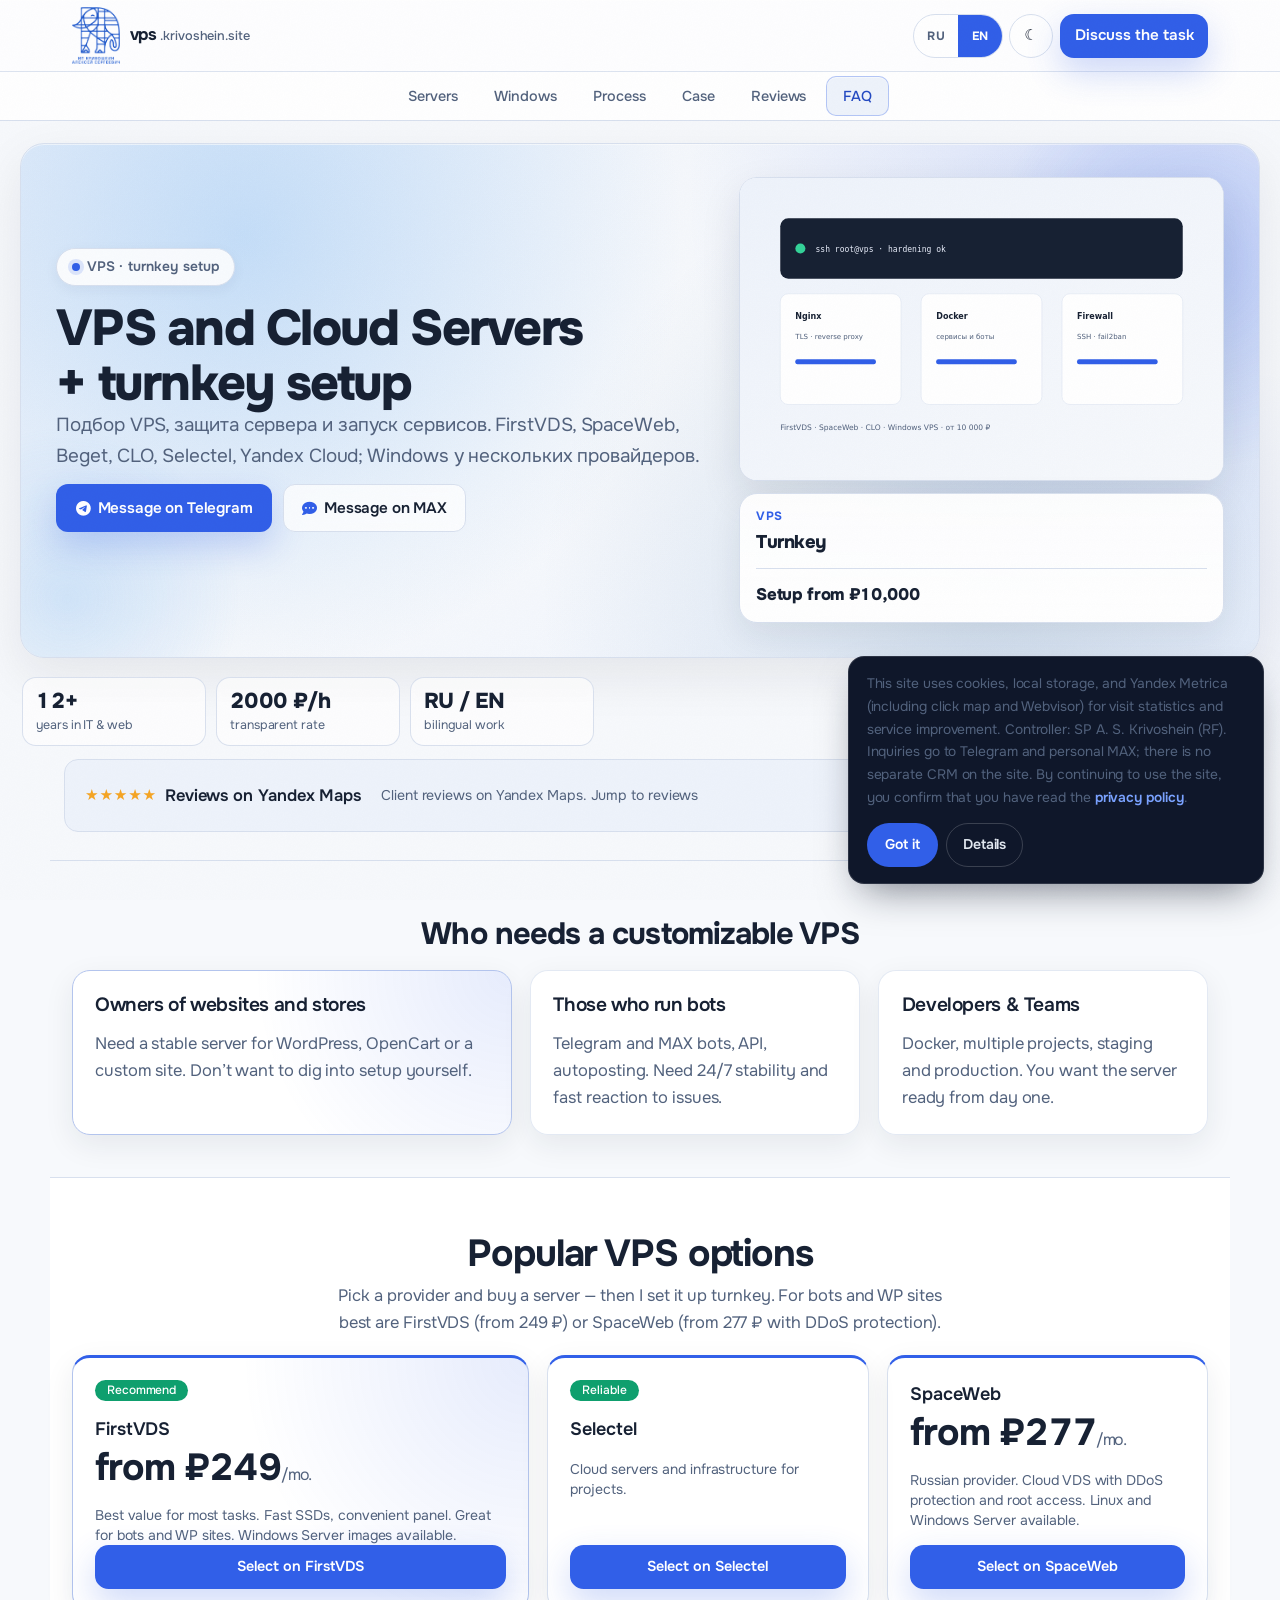
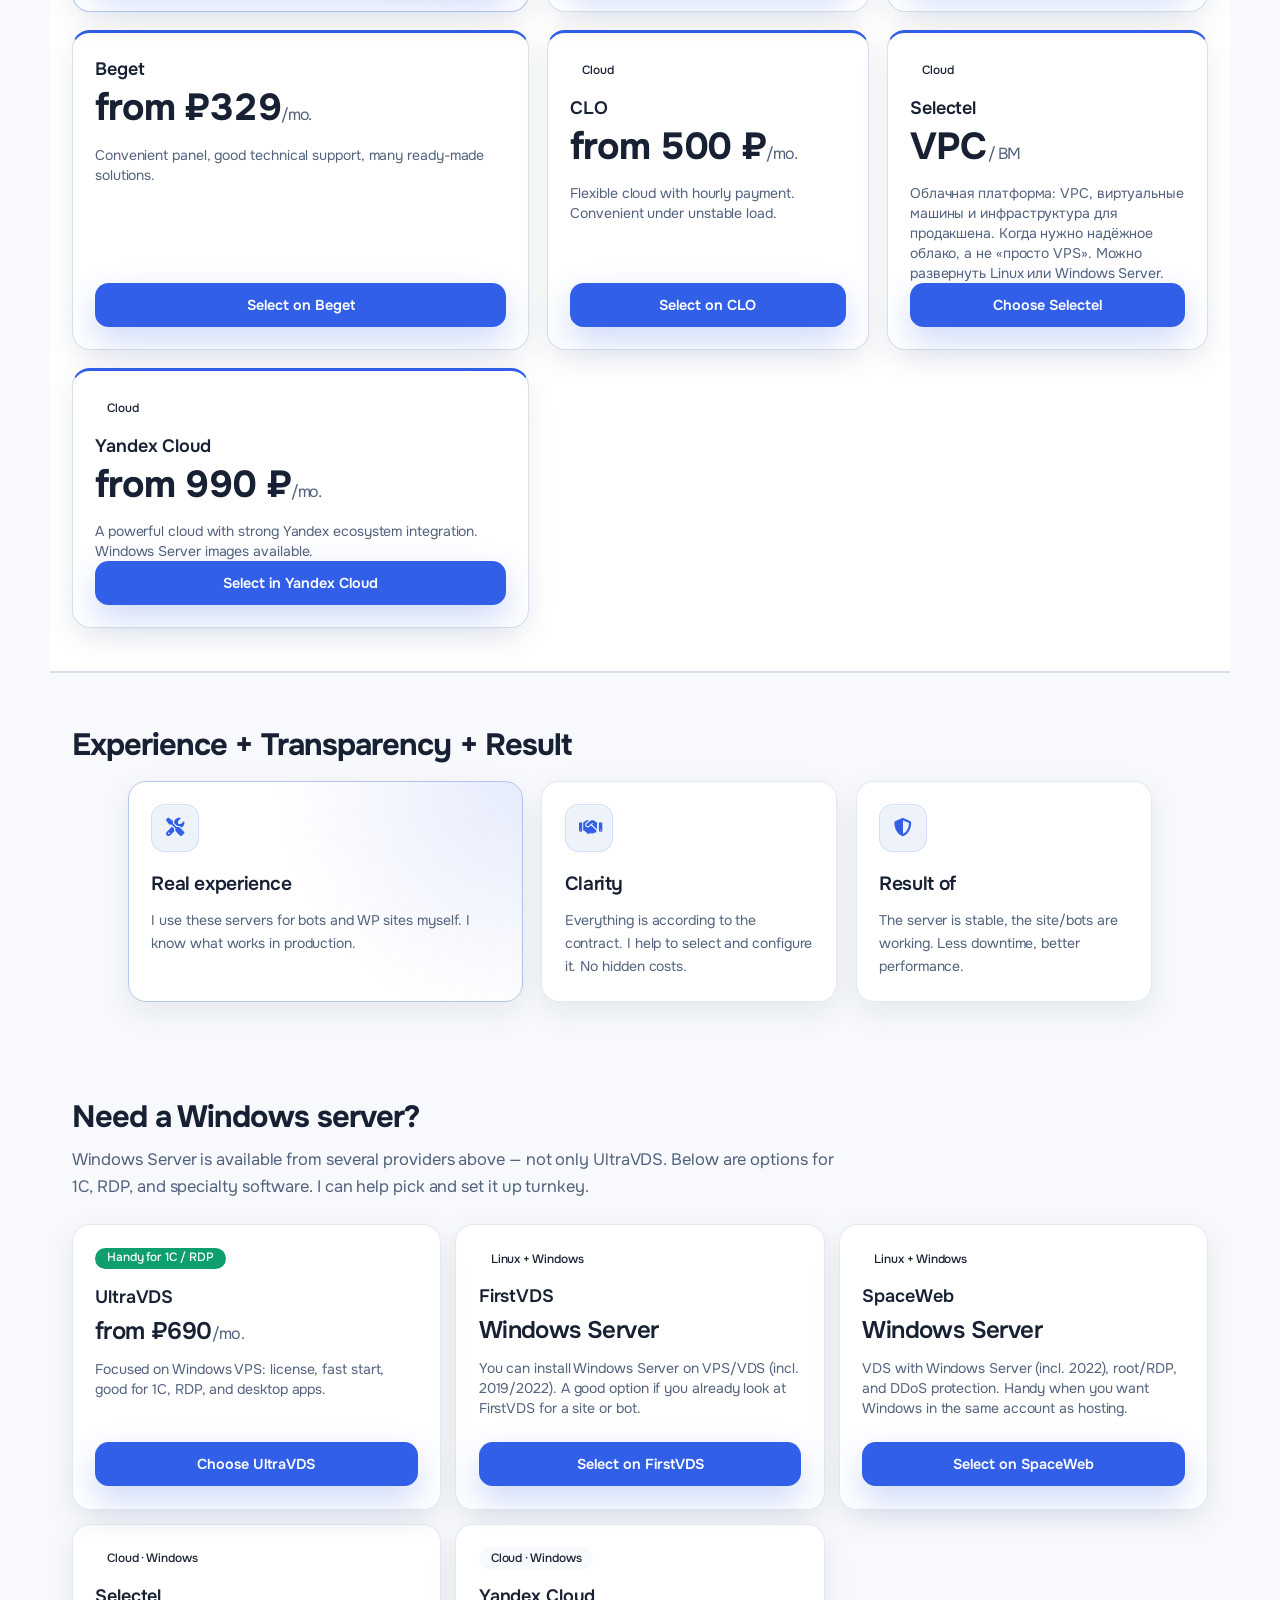
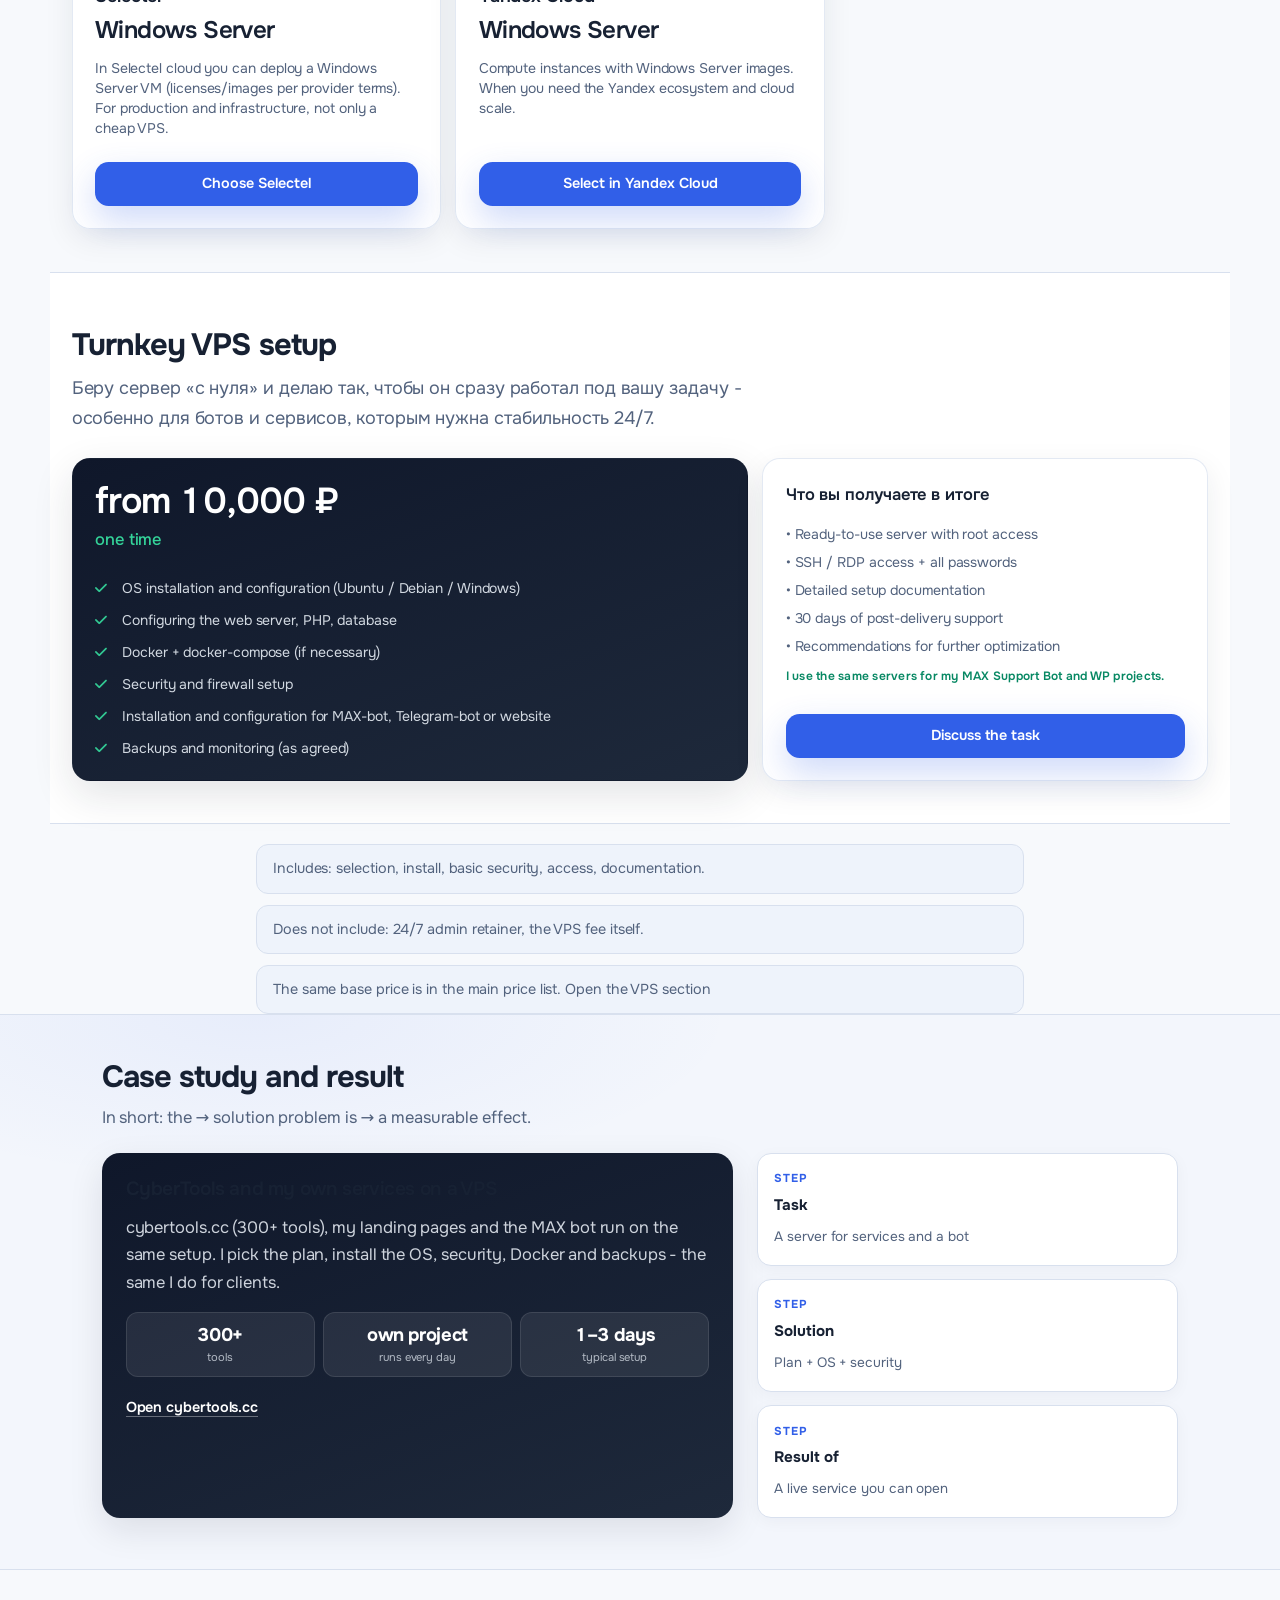
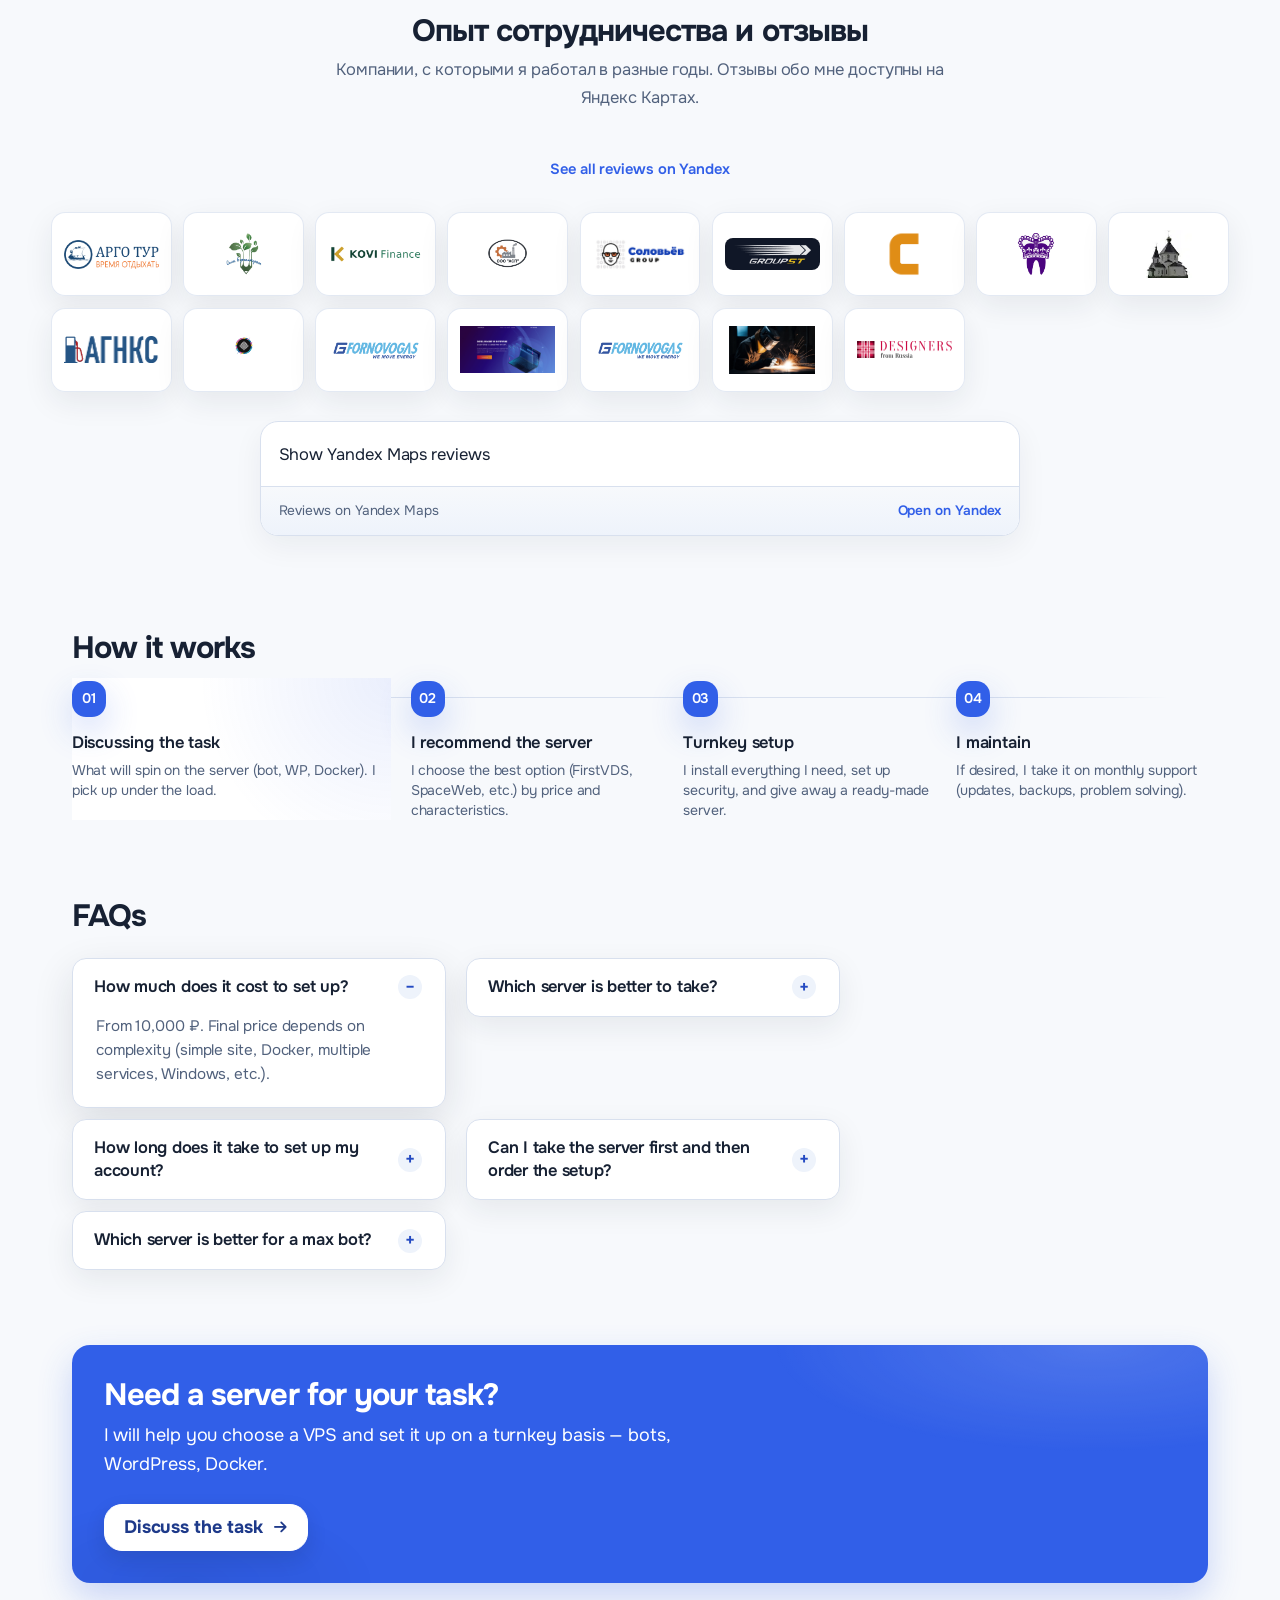
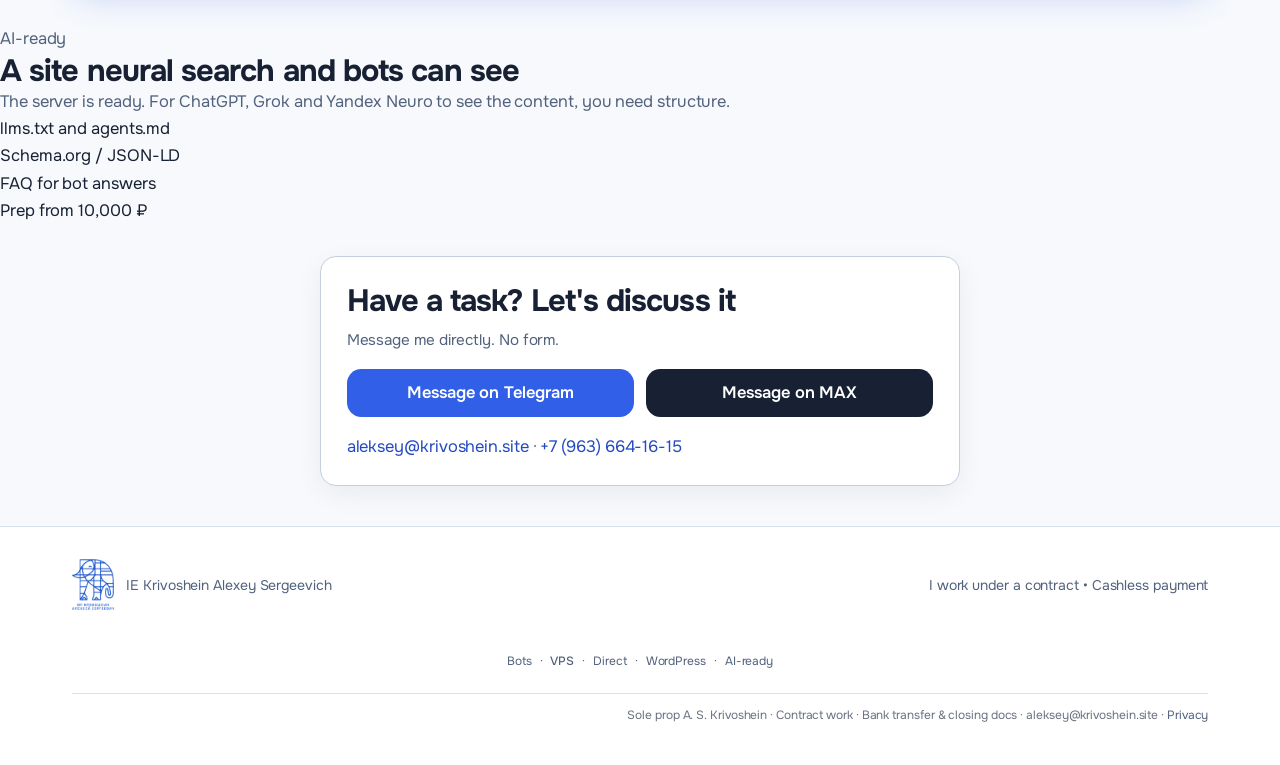
==== commit fc26b3cf: "fix: replace the brief with Telegram and MAX dialogs The page opens a personal chat. Telegram carrie" ====
--- a/index.html
+++ b/index.html
@@ -310,7 +310,7 @@
   ]
 }
   </script>
-  <link rel="stylesheet" href="assets/contact-brief.css?v=20261114">
+  <link rel="stylesheet" href="assets/contact-talk.css?v=20261115">
 </head>
 <body class="has-mobile-cta art-lb" data-product="vps">
   <a class="skip-link" href="#main">К содержанию</a>
@@ -361,7 +361,7 @@
         <h1 class="drslon-hero__title">VPS и облачные серверы<br>+ настройка под ключ</h1>
         <p class="drslon-hero__lead">Подбор VPS, защита сервера и запуск сервисов. FirstVDS, SpaceWeb, Beget, CLO, Selectel, Yandex Cloud; Windows у нескольких провайдеров.</p>
         <div class="drslon-hero__cta">
-          <a class="drslon-hero__btn drslon-hero__btn--primary" href="https://t.me/DrSlon" target="_blank" rel="noopener noreferrer">
+          <a data-krv-telegram class="drslon-hero__btn drslon-hero__btn--primary" href="https://t.me/DrSlon?text=%D0%97%D0%B4%D1%80%D0%B0%D0%B2%D1%81%D1%82%D0%B2%D1%83%D0%B9%D1%82%D0%B5%21%20%D0%A5%D0%BE%D1%87%D1%83%20%D0%BE%D0%B1%D1%81%D1%83%D0%B4%D0%B8%D1%82%D1%8C%20%D0%B7%D0%B0%D0%B4%D0%B0%D1%87%D1%83.%0A%D0%A3%D1%81%D0%BB%D1%83%D0%B3%D0%B0%3A%20VPS" target="_blank" rel="noopener noreferrer">
             <i class="fa-brands fa-telegram" aria-hidden="true"></i>
             Написать в Telegram
           </a>
@@ -901,26 +901,16 @@
     </div>
   </section>
 
-  <section class="krv-qual-section" id="brief" aria-label="Короткий бриф">
-    <div id="krv-qual" class="krv-qual" data-krv-brief data-service="vps">
-      <h2 data-krv-text="title">Коротко расскажите о задаче</h2>
-      <p class="krv-qual__lead" data-krv-text="lead">Можно без технических терминов. Напишите сразу или подготовьте текст ниже.</p>
-      <div class="krv-brief-channels">
-        <a class="krv-brief-channel" href="https://t.me/DrSlon" target="_blank" rel="noopener noreferrer">Telegram</a>
-        <a class="krv-brief-channel" href="https://krivoshein.site/max" target="_blank" rel="noopener noreferrer">MAX</a>
-      </div>
-      <p><a href="mailto:aleksey@krivoshein.site">aleksey@krivoshein.site</a> · <a href="tel:+79636641615">+7 (963) 664-16-15</a></p>
-      <label for="krv-qual-need" data-krv-text="need">Что требуется?</label>
-      <select id="krv-qual-need">
-            <option value="Только подобрать VPS">Только подобрать VPS</option>
-            <option value="Настройка под ключ">Настройка под ключ</option>
-            <option value="Переезд с другого сервера">Переезд с другого сервера</option>
-      </select>
-      <label for="krv-qual-note" data-krv-text="note">Краткое описание (необязательно)</label>
-      <textarea id="krv-qual-note" class="ym-disable-keys" rows="3" maxlength="2000" autocomplete="off"></textarea>
-      <div class="krv-qual__actions"></div>
-      <noscript><p>Подготовка текста требует JavaScript. Напишите напрямую удобным способом выше.</p></noscript>
-      <p class="krv-brief-privacy" data-krv-text="privacy">Текст остаётся в браузере до копирования. Ничего не отправляется автоматически. Не указывайте пароли и секреты.</p>
+  <section class="krv-qual-section" id="brief" aria-label="Связь">
+    <div id="krv-qual" class="krv-qual" data-krv-talk data-service="vps">
+      <h2>Есть задача? Давайте обсудим</h2>
+      <p class="krv-qual__lead">Напишите в личный диалог. Анкета не нужна.</p>
+      <div class="krv-talk__actions">
+        <a class="krv-talk__btn" data-krv-telegram href="https://t.me/DrSlon?text=%D0%97%D0%B4%D1%80%D0%B0%D0%B2%D1%81%D1%82%D0%B2%D1%83%D0%B9%D1%82%D0%B5%21%20%D0%A5%D0%BE%D1%87%D1%83%20%D0%BE%D0%B1%D1%81%D1%83%D0%B4%D0%B8%D1%82%D1%8C%20%D0%B7%D0%B0%D0%B4%D0%B0%D1%87%D1%83.%0A%D0%A3%D1%81%D0%BB%D1%83%D0%B3%D0%B0%3A%20VPS" target="_blank" rel="noopener noreferrer">Написать в Telegram</a>
+        <a class="krv-talk__btn krv-talk__btn--max" href="https://krivoshein.site/max" target="_blank" rel="noopener noreferrer">Написать в MAX</a>
+      </div>
+      <p class="krv-talk__note" data-krv-talk-note hidden></p>
+      <p class="krv-talk__alt"><a href="mailto:aleksey@krivoshein.site">aleksey@krivoshein.site</a> · <a href="tel:+79636641615">+7 (963) 664-16-15</a></p>
     </div>
   </section>
 
@@ -952,10 +942,9 @@
   </footer>
 
   <!-- MOBILE CTA BAR -->
-  <div class="mobile-cta-bar" role="region" aria-label="Быстрая заявка">
-    <a class="cta-secondary" href="https://t.me/DrSlon" target="_blank" rel="noopener noreferrer">Telegram</a>
-    <a class="cta-secondary" href="https://krivoshein.site/max" target="_blank" rel="noopener noreferrer">MAX</a>
-    <a class="cta-primary" href="#brief">Обсудить</a>
+    <div class="mobile-cta-bar" role="region" aria-label="Связь">
+    <a class="cta-primary" data-krv-telegram href="https://t.me/DrSlon?text=%D0%97%D0%B4%D1%80%D0%B0%D0%B2%D1%81%D1%82%D0%B2%D1%83%D0%B9%D1%82%D0%B5%21%20%D0%A5%D0%BE%D1%87%D1%83%20%D0%BE%D0%B1%D1%81%D1%83%D0%B4%D0%B8%D1%82%D1%8C%20%D0%B7%D0%B0%D0%B4%D0%B0%D1%87%D1%83.%0A%D0%A3%D1%81%D0%BB%D1%83%D0%B3%D0%B0%3A%20VPS" target="_blank" rel="noopener noreferrer">Написать в Telegram</a>
+    <a class="cta-primary" href="https://krivoshein.site/max" target="_blank" rel="noopener noreferrer">Написать в MAX</a>
   </div>
 
   
@@ -1004,6 +993,6 @@
   })();
   </script>
   <script src="assets/krv-motion.js?v=20260805c" defer></script>
-  <script src="assets/contact-brief.js?v=20261114" defer></script>
+  <script src="assets/contact-talk.js?v=20261115" defer></script>
 </body>
 </html>
--- a/assets/contact-talk.css
+++ b/assets/contact-talk.css
@@ -0,0 +1,69 @@
+/* Direct contact block. Same card as the previous contact area, without a form. */
+[data-krv-talk] {
+  --talk-text: #172133;
+  --talk-muted: #52627d;
+  --talk-line: #c4cedd;
+  --talk-bg: #fff;
+  --talk-link: #244ac2;
+  color: var(--talk-text);
+  background: var(--talk-bg);
+  max-width: 40rem;
+  margin-inline: auto;
+  padding: clamp(1rem, 3vw, 1.6rem);
+  border: 1px solid var(--talk-line);
+  border-radius: 1rem;
+  overflow-wrap: anywhere;
+  scroll-margin-top: 8rem;
+}
+html[data-theme="dark"] [data-krv-talk] {
+  --talk-text: #e8eefc;
+  --talk-muted: #b7c5dc;
+  --talk-line: #52627d;
+  --talk-bg: #121a2b;
+  --talk-link: #a6c0ff;
+}
+#brief { scroll-margin-top: 8rem; }
+[data-krv-talk] h2 {
+  color: var(--talk-text);
+  margin: 0 0 .6rem;
+  font-size: 1.5rem;
+  line-height: 1.25;
+}
+[data-krv-talk] p { color: var(--talk-muted); line-height: 1.6; margin: 0; }
+[data-krv-talk] .krv-talk__actions {
+  display: flex;
+  flex-wrap: wrap;
+  gap: .75rem;
+  margin: 1rem 0;
+}
+[data-krv-talk] .krv-talk__btn {
+  flex: 1 1 14rem;
+  display: inline-flex;
+  align-items: center;
+  justify-content: center;
+  min-height: 48px;
+  padding: .8rem 1rem;
+  border-radius: .9rem;
+  background: #315fe8;
+  color: #fff;
+  font-weight: 600;
+  line-height: 1.3;
+  text-align: center;
+  text-decoration: none;
+}
+[data-krv-talk] .krv-talk__btn--max { background: #172133; }
+[data-krv-talk] .krv-talk__btn:hover { background: #244ac2; color: #fff; }
+[data-krv-talk] .krv-talk__btn--max:hover { background: #243049; color: #fff; }
+html[data-theme="dark"] [data-krv-talk] .krv-talk__btn--max { background: #243049; }
+[data-krv-talk] .krv-talk__note { margin-top: .25rem; }
+[data-krv-talk] .krv-talk__alt { margin-top: .85rem; }
+[data-krv-talk] .krv-talk__alt a { color: var(--talk-link); }
+[data-krv-talk] a[href^="tel:"] { white-space: nowrap; }
+[data-krv-talk] :is(a, h2):focus-visible {
+  outline: 2px solid #315fe8;
+  outline-offset: 3px;
+}
+[data-krv-talk] [hidden] { display: none !important; }
+@media (max-width: 640px) {
+  [data-krv-talk] .krv-talk__btn { flex-basis: 100%; }
+}
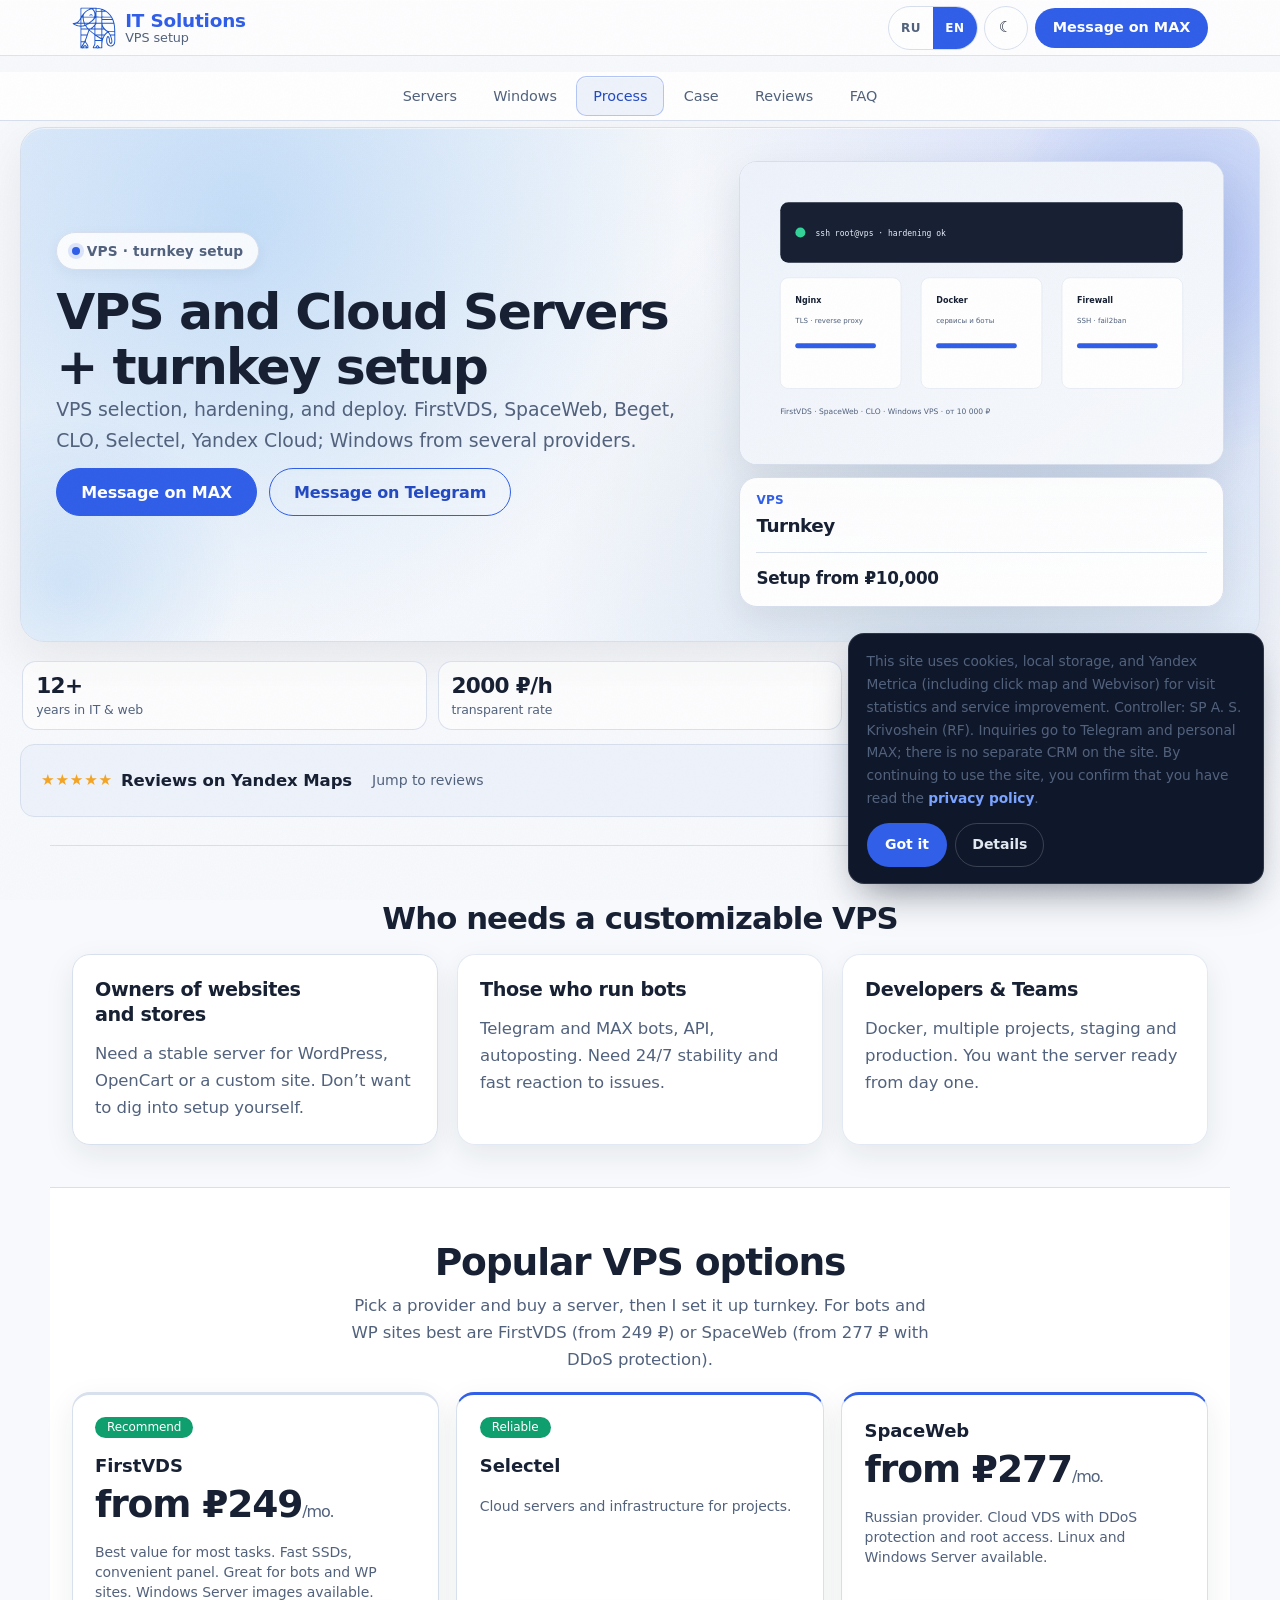
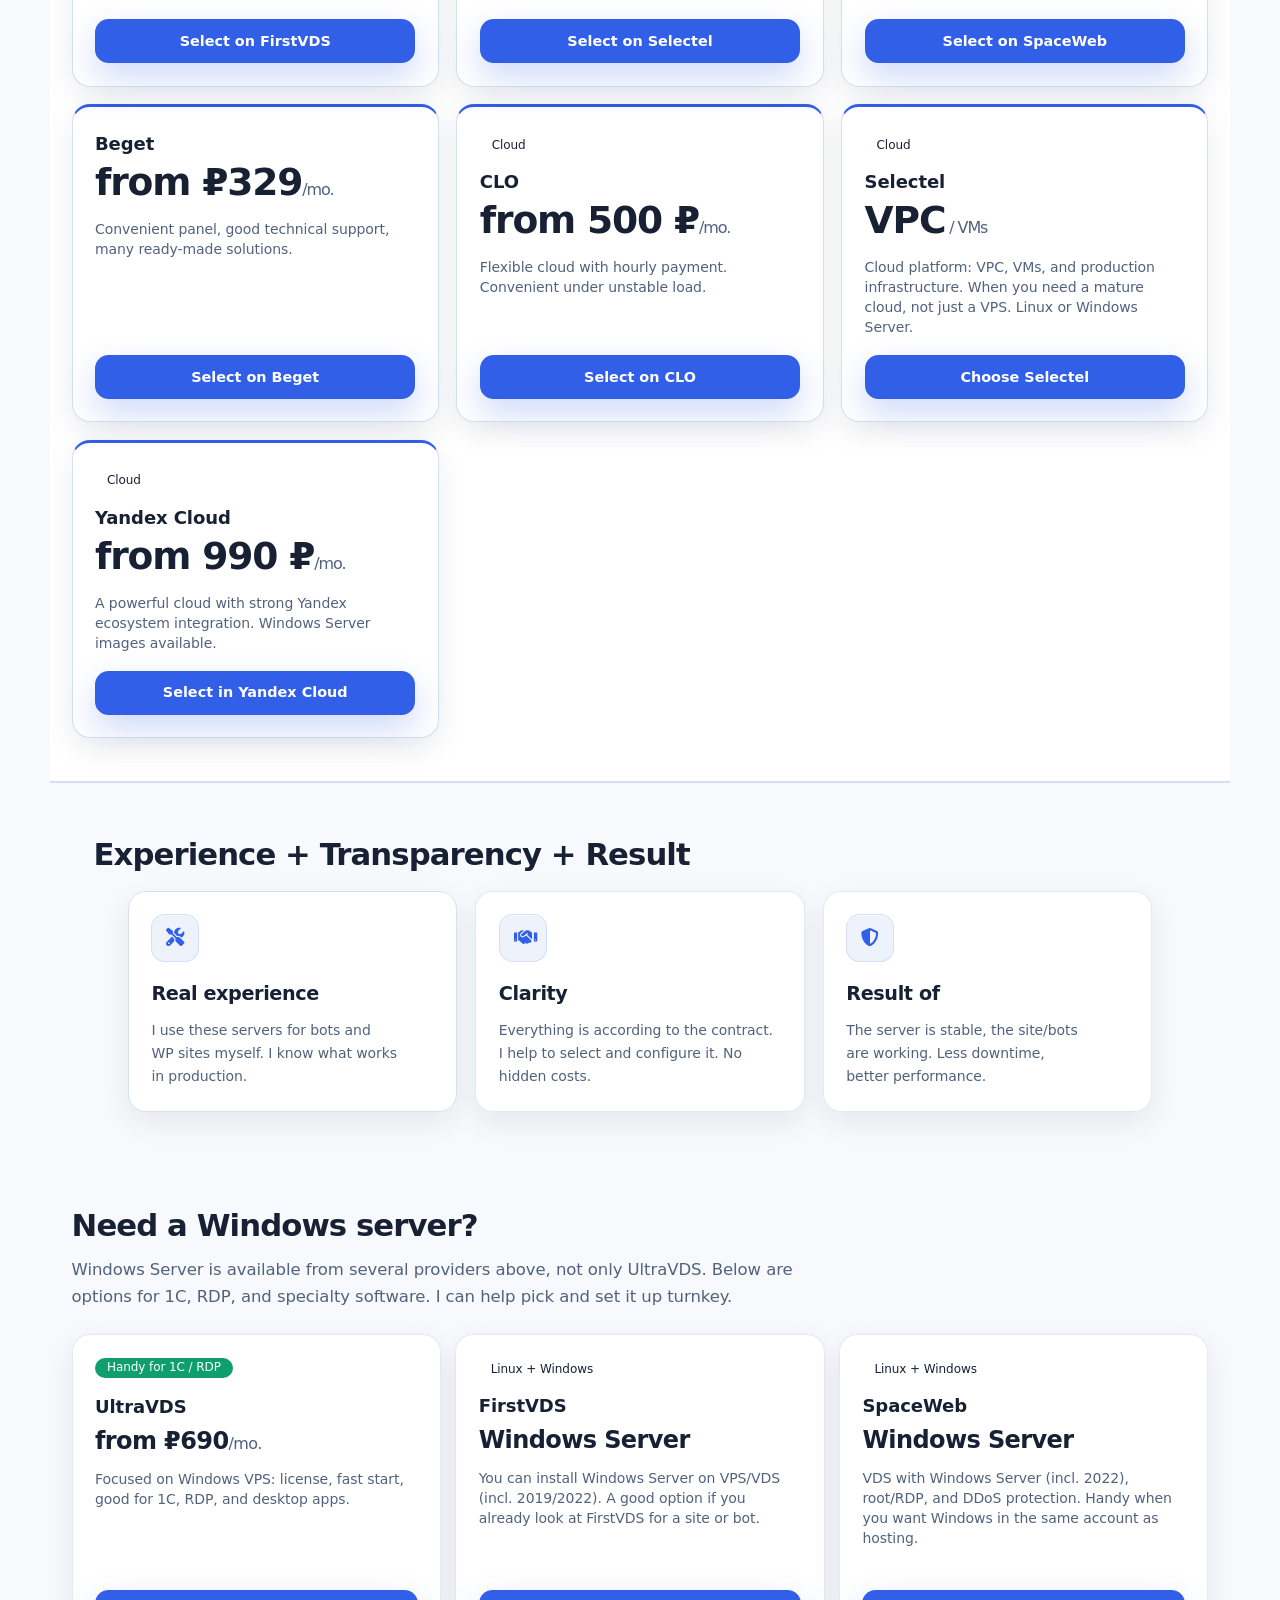
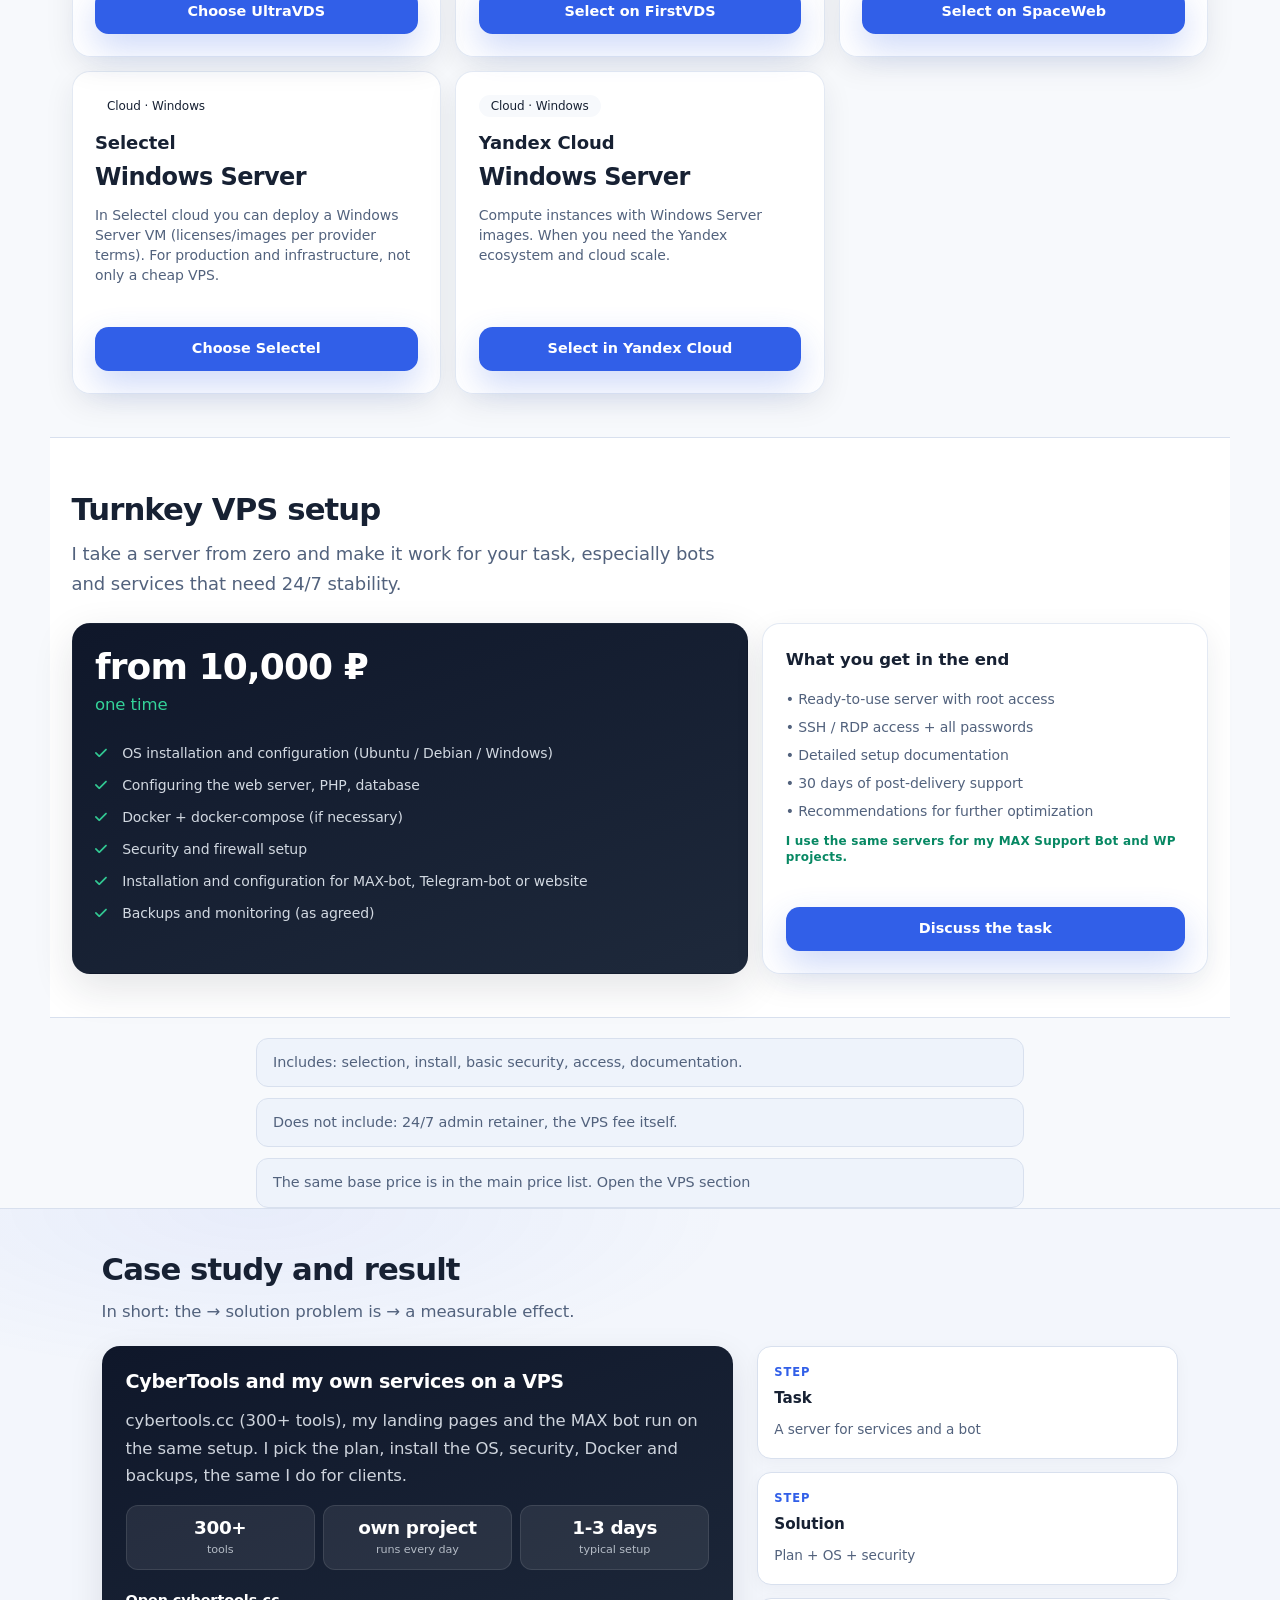
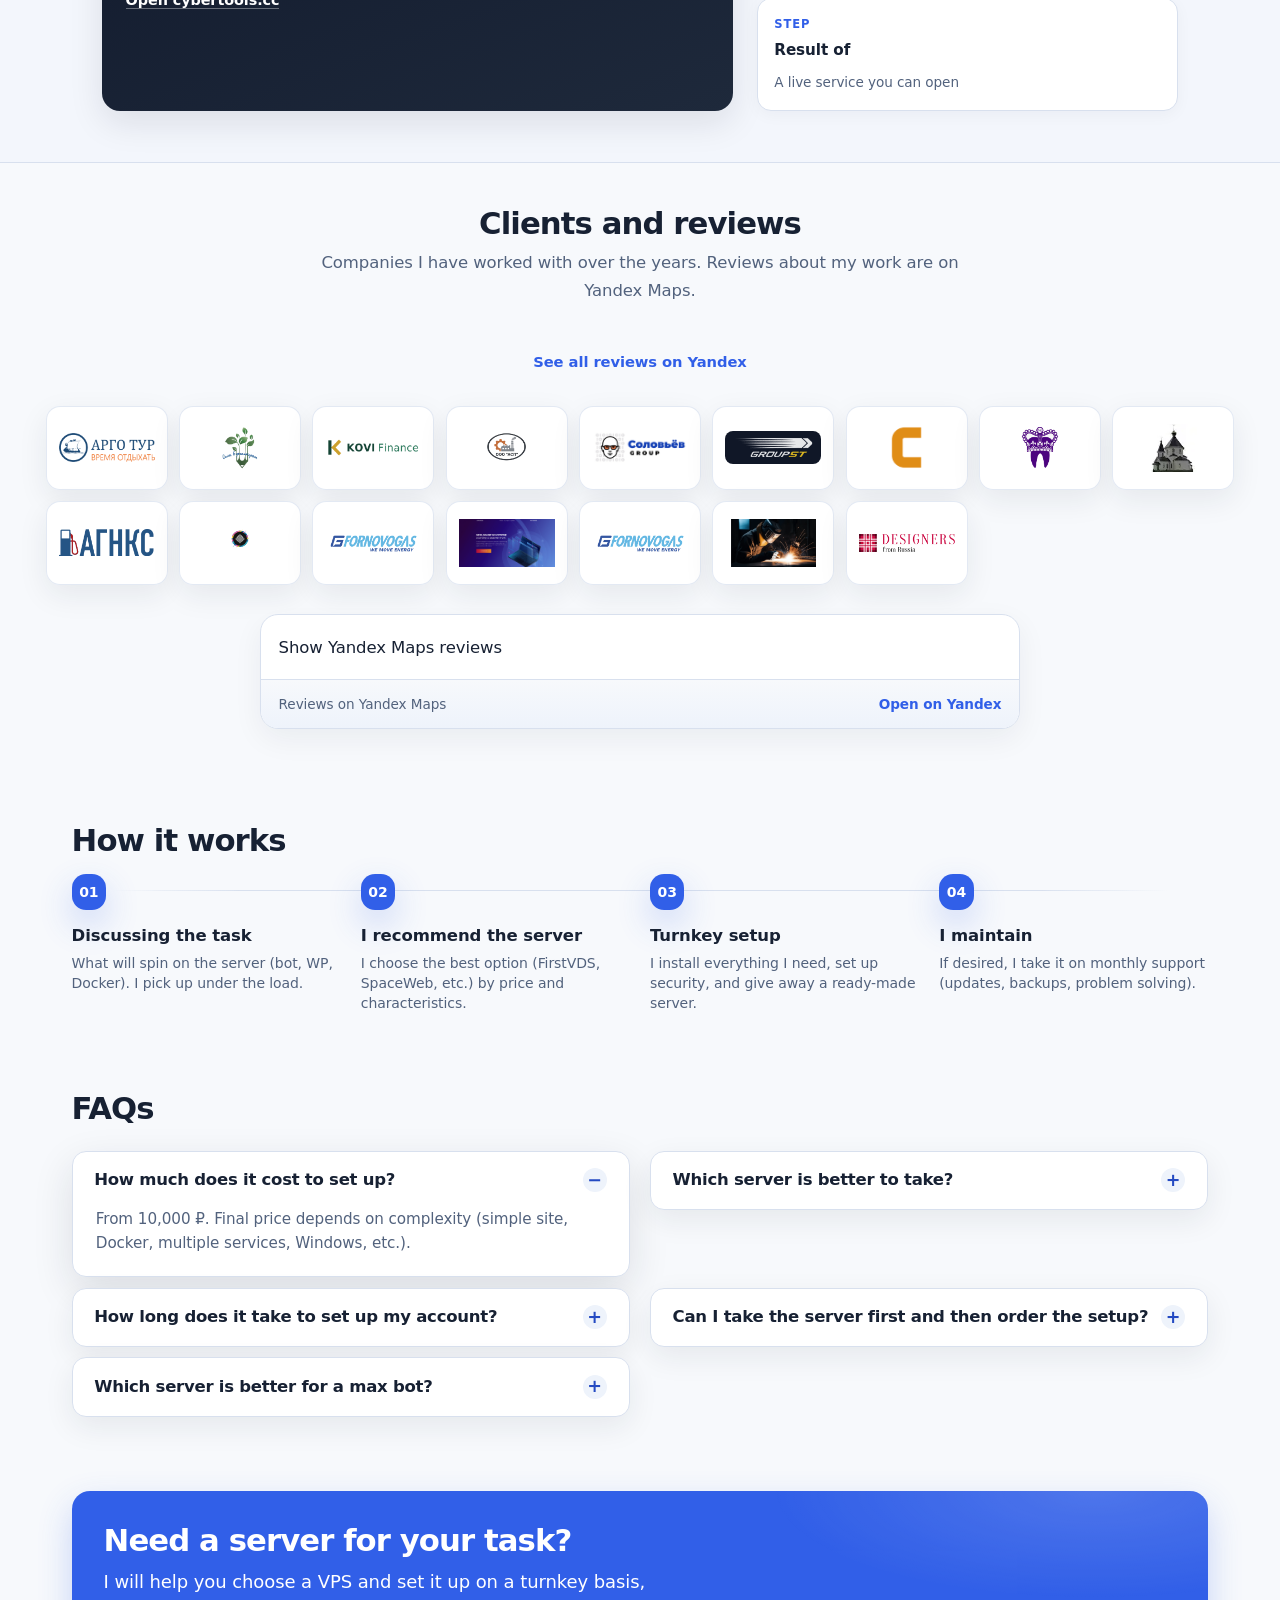
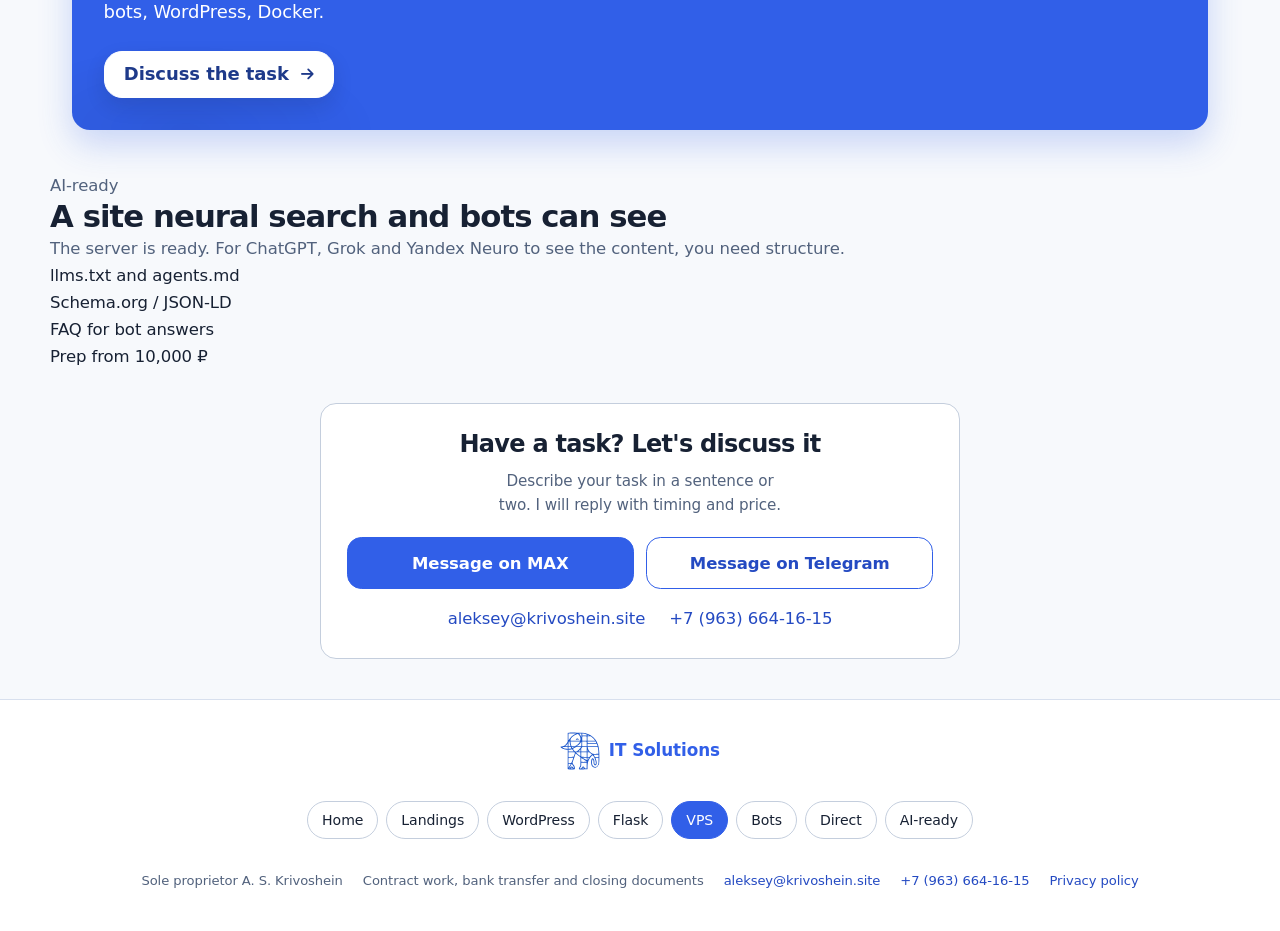
==== commit 44aaf036: "feat: unify with krivoshein.site ecosystem (header, CTA, contact block, footer, even grids, no dashe" ====
--- a/index.html
+++ b/index.html
@@ -186,7 +186,7 @@
       "name": "Какой сервер лучше взять?",
       "acceptedAnswer": {
         "@type": "Answer",
-        "text": "Для большинства задач - FirstVDS или SpaceWeb. Если нужна гибкость и почасовая оплата - CLO. Облако (VPC/ВМ) - Selectel или Yandex Cloud. Windows Server есть у FirstVDS, SpaceWeb, Selectel, Yandex Cloud и UltraVDS (удобно под 1С/RDP). Я помогу выбрать под вашу задачу."
+        "text": "Для большинства задач подойдут FirstVDS или SpaceWeb. Если нужна гибкость и почасовая оплата, CLO. Облако (VPC/ВМ): Selectel или Yandex Cloud. Windows Server есть у FirstVDS, SpaceWeb, Selectel, Yandex Cloud и UltraVDS (удобно под 1С/RDP). Я помогу выбрать под вашу задачу."
       }
     },
     {
@@ -194,7 +194,7 @@
       "name": "Сколько времени занимает настройка?",
       "acceptedAnswer": {
         "@type": "Answer",
-        "text": "Обычно 1-3 рабочих дня после получения доступа к серверу. Сложные случаи - до 5 дней."
+        "text": "Обычно 1-3 рабочих дня после получения доступа к серверу. Сложные случаи до 5 дней."
       }
     },
     {
@@ -202,7 +202,7 @@
       "name": "Можно ли сначала взять сервер, а потом заказать настройку?",
       "acceptedAnswer": {
         "@type": "Answer",
-        "text": "Да. Купи любой VPS (например FirstVDS), пришли мне доступ - я всё настрою. Это самый популярный вариант."
+        "text": "Да. Купи любой VPS (например FirstVDS), пришли мне доступ, я всё настрою. Это самый популярный вариант."
       }
     },
     {
@@ -210,7 +210,7 @@
       "name": "Какой сервер лучше для MAX-бота?",
       "acceptedAnswer": {
         "@type": "Answer",
-        "text": "Для большинства MAX-ботов отлично подходят SpaceWeb от 277 ₽ или FirstVDS от 249 ₽. Если нужна гибкость - CLO. Я помогу подобрать под вашу нагрузку."
+        "text": "Для большинства MAX-ботов отлично подходят SpaceWeb от 277 ₽ или FirstVDS от 249 ₽. Если нужна гибкость, CLO. Я помогу подобрать под вашу нагрузку."
       }
     }
   ]
@@ -311,6 +311,7 @@
 }
   </script>
   <link rel="stylesheet" href="assets/contact-talk.css?v=20261115">
+  <link rel="stylesheet" href="assets/krv-eco.css?v=20261115eco">
 </head>
 <body class="has-mobile-cta art-lb" data-product="vps">
   <a class="skip-link" href="#main">К содержанию</a>
@@ -319,20 +320,14 @@
   <nav class="bg-white border-b border-slate-200 sticky top-0 z-50" aria-label="Главная навигация">
     <div class="max-w-screen-xl mx-auto px-5">
             <div class="flex items-center justify-between gap-3 min-h-16 py-2">
-        <div class="krv-nav-brand">
-          <a href="https://vps.krivoshein.site">
-            <img src="logo.png?v=20260716" alt="Krivoshein" width="56" height="66" class="krv-logo krv-logo--nav" decoding="async">
+        <div class="krv-nav-brand krv-eco-brand">
+          <a class="krv-eco-brand__home" href="https://krivoshein.site/" aria-label="ИТ Решения, главная">
+            <img src="assets/brand/logo-mark.svg" alt="" width="67" height="64" class="krv-eco-brand__logo" decoding="async">
+            <span class="krv-eco-brand__text"><span class="krv-eco-brand__name">ИТ Решения</span><span class="krv-eco-brand__service">Настройка VPS</span></span>
           </a>
-          <div class="krv-nav-title">
-            <span class="font-display text-2xl font-semibold tracking-tight">vps</span>
-            <span class="text-slate-500 text-xl">.krivoshein.site</span>
-          </div>
         </div>
         <div class="krv-nav-right">
-          <a href="#brief"
-             class="krv-nav-cta inline-flex items-center justify-center px-5 py-2.5 text-sm font-semibold bg-krv text-white border border-transparent hover:bg-krv-dark rounded-2xl transition-all shadow-krv-cta">
-            Обсудить задачу
-          </a>
+          <a href="https://krivoshein.site/max" target="_blank" rel="noopener noreferrer" class="krv-nav-cta krv-eco-cta inline-flex items-center justify-center">Написать в MAX</a>
         </div>
       </div>
     </div>
@@ -361,14 +356,8 @@
         <h1 class="drslon-hero__title">VPS и облачные серверы<br>+ настройка под ключ</h1>
         <p class="drslon-hero__lead">Подбор VPS, защита сервера и запуск сервисов. FirstVDS, SpaceWeb, Beget, CLO, Selectel, Yandex Cloud; Windows у нескольких провайдеров.</p>
         <div class="drslon-hero__cta">
-          <a data-krv-telegram class="drslon-hero__btn drslon-hero__btn--primary" href="https://t.me/DrSlon?text=%D0%97%D0%B4%D1%80%D0%B0%D0%B2%D1%81%D1%82%D0%B2%D1%83%D0%B9%D1%82%D0%B5%21%20%D0%A5%D0%BE%D1%87%D1%83%20%D0%BE%D0%B1%D1%81%D1%83%D0%B4%D0%B8%D1%82%D1%8C%20%D0%B7%D0%B0%D0%B4%D0%B0%D1%87%D1%83.%0A%D0%A3%D1%81%D0%BB%D1%83%D0%B3%D0%B0%3A%20VPS" target="_blank" rel="noopener noreferrer">
-            <i class="fa-brands fa-telegram" aria-hidden="true"></i>
-            Написать в Telegram
-          </a>
-          <a class="drslon-hero__btn drslon-hero__btn--ghost" href="https://krivoshein.site/max" target="_blank" rel="noopener noreferrer">
-            <i class="fa-solid fa-comment-dots" aria-hidden="true"></i>
-            Написать в MAX
-          </a>
+          <a class="drslon-hero__btn drslon-hero__btn--primary" href="https://krivoshein.site/max" target="_blank" rel="noopener noreferrer">Написать в MAX</a>
+          <a data-krv-telegram class="drslon-hero__btn drslon-hero__btn--ghost" href="https://t.me/DrSlon?text=%D0%97%D0%B4%D1%80%D0%B0%D0%B2%D1%81%D1%82%D0%B2%D1%83%D0%B9%D1%82%D0%B5%21%20%D0%A5%D0%BE%D1%87%D1%83%20%D0%BE%D0%B1%D1%81%D1%83%D0%B4%D0%B8%D1%82%D1%8C%20%D0%B7%D0%B0%D0%B4%D0%B0%D1%87%D1%83.%0A%D0%A3%D1%81%D0%BB%D1%83%D0%B3%D0%B0%3A%20VPS" target="_blank" rel="noopener noreferrer">Написать в Telegram</a>
         </div>
       </div>
 
@@ -403,7 +392,7 @@
           <span class="krv-social-strip__stars" aria-hidden="true">★★★★★</span>
           <span>Отзывы на Яндекс Картах</span>
         </a>
-        <p class="krv-social-strip__note">Отзывы клиентов на Яндекс Картах. <a href="#reviews">Перейти к отзывам</a></p>
+        <p class="krv-social-strip__note"><a href="#reviews">Перейти к отзывам</a></p>
       </div>
 
   </div>
@@ -436,7 +425,7 @@
   <div id="servers" class="max-w-screen-xl mx-auto px-5 py-8 md:py-10 lg:py-12 bg-white border-y border-slate-200 krv-reveal">
     <div class="text-center mb-6 md:mb-5 md:mb-6">
       <h2 class="font-display text-3xl tracking-tight font-semibold mt-3">Популярные варианты VPS</h2>
-      <p class="mt-3 text-slate-600">Выбери провайдера и купи сервер - потом я настрою его под ключ. Для ботов и WP сайтов лучший вариант - FirstVDS (от 249 ₽) или SpaceWeb (от 277 ₽ с защитой от DDoS).</p>
+      <p class="mt-3 text-slate-600">Выбери провайдера и купи сервер, потом я настрою его под ключ. Для ботов и WP сайтов лучший вариант: FirstVDS (от 249 ₽) или SpaceWeb (от 277 ₽ с защитой от DDoS).</p>
     </div>
 
     <div class="grid md:grid-cols-2 lg:grid-cols-3 gap-5">
@@ -572,7 +561,7 @@
   <div id="windows" class="max-w-screen-xl mx-auto px-5 py-8 md:py-10 lg:py-12">
     <div class="max-w-3xl mb-5 md:mb-6">
       <h2 class="font-display text-3xl tracking-tight font-semibold mt-3">Нужен сервер на Windows?</h2>
-      <p class="mt-3 text-slate-600">Windows Server есть у нескольких провайдеров из списка выше — не только у UltraVDS. Ниже — варианты под 1С, RDP и специфическое ПО. Помогу выбрать и настроить под ключ.</p>
+      <p class="mt-3 text-slate-600">Windows Server есть у нескольких провайдеров из списка выше, не только у UltraVDS. Ниже варианты под 1С, RDP и специфическое ПО. Помогу выбрать и настроить под ключ.</p>
     </div>
 
     <div class="grid md:grid-cols-2 lg:grid-cols-3 gap-5 krv-keep-equal">
@@ -624,7 +613,7 @@
         <div class="flex-1">
           <div class="font-semibold text-lg">Selectel</div>
           <div class="mt-1 text-2xl font-semibold tracking-tight">Windows Server</div>
-          <div class="mt-3 text-sm text-slate-600">В облаке Selectel можно развернуть ВМ с Windows Server (лицензии/образы — по условиям провайдера). Для продакшена и инфраструктуры, не только «дешёвый VPS».</div>
+          <div class="mt-3 text-sm text-slate-600">В облаке Selectel можно развернуть ВМ с Windows Server (лицензии и образы по условиям провайдера). Для продакшена и инфраструктуры, не только «дешёвый VPS».</div>
         </div>
         <a href="https://selectel.ru/services/cloud/vpc/?ref_code=2c6445c777" target="_blank" rel="nofollow noopener noreferrer sponsored"
            class="mt-6 block text-center bg-krv shadow-krv-cta hover:bg-krv-dark transition-colors text-white font-semibold py-3 rounded-2xl text-sm">
@@ -652,7 +641,7 @@
   <div class="max-w-screen-xl mx-auto px-5 py-8 md:py-10 lg:py-12 bg-white border-y border-slate-200">
     <div class="max-w-2xl mb-5 md:mb-6">
       <h2 class="font-display text-3xl tracking-tight font-semibold mt-3">Настройка VPS под ключ</h2>
-      <p class="mt-3 text-lg text-slate-600">Беру сервер «с нуля» и делаю так, чтобы он сразу работал под вашу задачу - особенно для ботов и сервисов, которым нужна стабильность 24/7.</p>
+      <p class="mt-3 text-lg text-slate-600">Беру сервер «с нуля» и делаю так, чтобы он сразу работал под вашу задачу, особенно для ботов и сервисов, которым нужна стабильность 24/7.</p>
     </div>
 
     <div class="grid md:grid-cols-5 gap-6">
@@ -706,7 +695,7 @@
       <div class="krv-case">
         <div class="krv-case__main">
           <h3>CyberTools и свои сервисы на VPS</h3>
-          <p>На такой же настройке работают cybertools.cc (300+ инструментов), мои лендинги и MAX-бот. Подбираю тариф, ставлю ОС, безопасность, Docker и бэкапы - то же самое делаю для клиентов.</p>
+          <p>На такой же настройке работают cybertools.cc (300+ инструментов), мои лендинги и MAX-бот. Подбираю тариф, ставлю ОС, безопасность, Docker и бэкапы. То же самое делаю для клиентов.</p>
           <div class="krv-case__metrics">
           <div class="krv-case__metric"><strong>300+</strong><span>инструментов</span></div>
           <div class="krv-case__metric"><strong>свой проект</strong><span>работает каждый день</span></div>
@@ -851,19 +840,19 @@
       </details>
       <details>
         <summary>Какой сервер лучше взять?</summary>
-        <div class="krv-faq__a">Для большинства задач - FirstVDS или SpaceWeb. Если нужна гибкость и почасовая оплата - CLO. Облако (VPC/ВМ) - Selectel или Yandex Cloud. Windows Server есть у FirstVDS, SpaceWeb, Selectel, Yandex Cloud и UltraVDS (удобно под 1С/RDP). Я помогу выбрать под вашу задачу.</div>
+        <div class="krv-faq__a">Для большинства задач подойдут FirstVDS или SpaceWeb. Если нужна гибкость и почасовая оплата, CLO. Облако (VPC/ВМ): Selectel или Yandex Cloud. Windows Server есть у FirstVDS, SpaceWeb, Selectel, Yandex Cloud и UltraVDS (удобно под 1С/RDP). Я помогу выбрать под вашу задачу.</div>
       </details>
       <details>
         <summary>Сколько времени занимает настройка?</summary>
-        <div class="krv-faq__a">Обычно 1-3 рабочих дня после получения доступа к серверу. Сложные случаи - до 5 дней.</div>
+        <div class="krv-faq__a">Обычно 1-3 рабочих дня после получения доступа к серверу. Сложные случаи до 5 дней.</div>
       </details>
       <details>
         <summary>Можно ли сначала взять сервер, а потом заказать настройку?</summary>
-        <div class="krv-faq__a">Да. Купи любой VPS (например FirstVDS), пришли мне доступ - я всё настрою. Это самый популярный вариант.</div>
+        <div class="krv-faq__a">Да. Купи любой VPS (например FirstVDS), пришли мне доступ, я всё настрою. Это самый популярный вариант.</div>
       </details>
       <details>
         <summary>Какой сервер лучше для MAX-бота?</summary>
-        <div class="krv-faq__a">Для большинства MAX-ботов отлично подходят SpaceWeb от 277 ₽ или FirstVDS от 249 ₽. Если нужна гибкость - CLO. Я помогу подобрать под вашу нагрузку.</div>
+        <div class="krv-faq__a">Для большинства MAX-ботов отлично подходят SpaceWeb от 277 ₽ или FirstVDS от 249 ₽. Если нужна гибкость, CLO. Я помогу подобрать под вашу нагрузку.</div>
       </details>
     </div>
   </div>
@@ -873,7 +862,7 @@
     <div class="bg-krv shadow-krv-cta rounded-3xl px-6 md:px-10 py-8 md:py-10 text-white">
       <div class="max-w-xl">
         <h2 class="font-display text-3xl tracking-tight font-semibold">Нужен сервер под вашу задачу?</h2>
-        <p class="mt-4 text-lg text-white">Помогу выбрать VPS и настрою его под ключ - боты, WordPress, Docker.</p>
+        <p class="mt-4 text-lg text-white">Помогу выбрать VPS и настрою его под ключ: боты, WordPress, Docker.</p>
       </div>
       <div class="mt-5 md:mt-6">
         <a href="#brief"
@@ -891,7 +880,7 @@
     <div class="krv-aiready__card">
       <p class="krv-aiready__kicker">AI-ready</p>
       <h2 id="krv-aiready-title">Сайт, который видят нейропоиск и боты</h2>
-      <p class="krv-aiready__lead">Сервер под ключ. Чтобы контент видели ChatGPT, Grok и Яндекс Нейро — нужна структура.</p>
+      <p class="krv-aiready__lead">Сервер под ключ. Чтобы контент видели ChatGPT, Grok и Яндекс Нейро, нужна структура.</p>
       <ul class="krv-aiready__facts">
         <li>llms.txt и agents.md</li>
         <li>Schema.org / JSON-LD</li>
@@ -904,54 +893,45 @@
   <section class="krv-qual-section" id="brief" aria-label="Связь">
     <div id="krv-qual" class="krv-qual" data-krv-talk data-service="vps">
       <h2>Есть задача? Давайте обсудим</h2>
-      <p class="krv-qual__lead">Напишите в личный диалог. Анкета не нужна.</p>
+      <p class="krv-qual__lead">Опишите задачу в двух словах, отвечу и назову сроки и цену.</p>
       <div class="krv-talk__actions">
-        <a class="krv-talk__btn" data-krv-telegram href="https://t.me/DrSlon?text=%D0%97%D0%B4%D1%80%D0%B0%D0%B2%D1%81%D1%82%D0%B2%D1%83%D0%B9%D1%82%D0%B5%21%20%D0%A5%D0%BE%D1%87%D1%83%20%D0%BE%D0%B1%D1%81%D1%83%D0%B4%D0%B8%D1%82%D1%8C%20%D0%B7%D0%B0%D0%B4%D0%B0%D1%87%D1%83.%0A%D0%A3%D1%81%D0%BB%D1%83%D0%B3%D0%B0%3A%20VPS" target="_blank" rel="noopener noreferrer">Написать в Telegram</a>
         <a class="krv-talk__btn krv-talk__btn--max" href="https://krivoshein.site/max" target="_blank" rel="noopener noreferrer">Написать в MAX</a>
+        <a class="krv-talk__btn krv-talk__btn--secondary" data-krv-telegram href="https://t.me/DrSlon?text=%D0%97%D0%B4%D1%80%D0%B0%D0%B2%D1%81%D1%82%D0%B2%D1%83%D0%B9%D1%82%D0%B5%21%20%D0%A5%D0%BE%D1%87%D1%83%20%D0%BE%D0%B1%D1%81%D1%83%D0%B4%D0%B8%D1%82%D1%8C%20%D0%B7%D0%B0%D0%B4%D0%B0%D1%87%D1%83.%0A%D0%A3%D1%81%D0%BB%D1%83%D0%B3%D0%B0%3A%20VPS" target="_blank" rel="noopener noreferrer">Написать в Telegram</a>
       </div>
       <p class="krv-talk__note" data-krv-talk-note hidden></p>
-      <p class="krv-talk__alt"><a href="mailto:aleksey@krivoshein.site">aleksey@krivoshein.site</a> · <a href="tel:+79636641615">+7 (963) 664-16-15</a></p>
+      <p class="krv-talk__alt"><a href="mailto:aleksey@krivoshein.site">aleksey@krivoshein.site</a><a href="tel:+79636641615">+7 (963) 664-16-15</a></p>
     </div>
   </section>
 
-  <footer class="border-t border-slate-200 py-8">
-    <div class="max-w-screen-xl mx-auto px-5">
-      <div class="flex flex-col md:flex-row items-center justify-between gap-y-4">
-        <div class="flex items-center gap-x-3">
-          <img src="logo.png?v=20260716" alt="Krivoshein" width="48" height="56" class="krv-logo krv-logo--footer" decoding="async">
-          <span class="text-sm text-slate-600">ИП Кривошеин Алексей Сергеевич</span>
-        </div>
-        <div class="text-sm text-slate-500 text-center md:text-right">
-          Работаю по договору • Безналичный расчёт
-        </div>
-      </div>
-      <nav class="mt-5 flex flex-wrap items-center justify-center gap-x-2 gap-y-1 text-xs text-slate-400" aria-label="Другие услуги">
-        <a href="https://bots.krivoshein.site/" class="hover:text-krv transition-colors">Боты</a>
-        <span class="text-slate-300" aria-hidden="true">·</span>
-        <span class="text-slate-500">VPS</span>
-        <span class="text-slate-300" aria-hidden="true">·</span>
-        <a href="https://direct.krivoshein.site/" class="hover:text-krv transition-colors">Директ</a>
-        <span class="text-slate-300" aria-hidden="true">·</span>
-        <a href="https://wordpress.krivoshein.site/" class="hover:text-krv transition-colors">WordPress</a>
-        <span class="text-slate-300" aria-hidden="true">·</span>
-        <a href="https://ai-ready.krivoshein.site/" class="hover:text-krv transition-colors krv-foot-ai">AI-ready</a>
+  <footer class="krv-eco-footer">
+    <div class="krv-eco-footer__inner">
+      <a class="krv-eco-footer__brand" href="https://krivoshein.site/"><img src="assets/brand/logo-mark.svg" alt="" width="67" height="64" decoding="async"><span>ИТ Решения</span></a>
+      <nav class="krv-eco-links" aria-label="Услуги">
+        <a href="https://krivoshein.site/">Главная</a>
+        <a href="https://landing.krivoshein.site/">Лендинги</a>
+        <a href="https://wordpress.krivoshein.site/">WordPress</a>
+        <a href="https://flask.krivoshein.site/">Flask</a>
+        <span aria-current="page">VPS</span>
+        <a href="https://bots.krivoshein.site/">Боты</a>
+        <a href="https://direct.krivoshein.site/">Директ</a>
+        <a href="https://ai-ready.krivoshein.site/">AI-ready</a>
       </nav>
-    <p class="krv-footer-legal">ИП Кривошеин А. С. · Работа по договору · Безнал и закрывающие · aleksey@krivoshein.site · <a href="privacy.html">Конфиденциальность</a></p>
+      <p class="krv-eco-footer__legal"><span>ИП Кривошеин А. С.</span><span>Работа по договору, безнал и закрывающие документы</span><a href="mailto:aleksey@krivoshein.site">aleksey@krivoshein.site</a><a href="tel:+79636641615">+7 (963) 664-16-15</a><a href="privacy.html">Политика конфиденциальности</a></p>
     </div>
     <!-- ai:llms https://vps.krivoshein.site/llms.txt -->
   </footer>
 
   <!-- MOBILE CTA BAR -->
     <div class="mobile-cta-bar" role="region" aria-label="Связь">
-    <a class="cta-primary" data-krv-telegram href="https://t.me/DrSlon?text=%D0%97%D0%B4%D1%80%D0%B0%D0%B2%D1%81%D1%82%D0%B2%D1%83%D0%B9%D1%82%D0%B5%21%20%D0%A5%D0%BE%D1%87%D1%83%20%D0%BE%D0%B1%D1%81%D1%83%D0%B4%D0%B8%D1%82%D1%8C%20%D0%B7%D0%B0%D0%B4%D0%B0%D1%87%D1%83.%0A%D0%A3%D1%81%D0%BB%D1%83%D0%B3%D0%B0%3A%20VPS" target="_blank" rel="noopener noreferrer">Написать в Telegram</a>
-    <a class="cta-primary" href="https://krivoshein.site/max" target="_blank" rel="noopener noreferrer">Написать в MAX</a>
+    <a class="cta-primary krv-eco-max" href="https://krivoshein.site/max" target="_blank" rel="noopener noreferrer">Написать в MAX</a>
+    <a class="cta-secondary krv-eco-tg" data-krv-telegram href="https://t.me/DrSlon?text=%D0%97%D0%B4%D1%80%D0%B0%D0%B2%D1%81%D1%82%D0%B2%D1%83%D0%B9%D1%82%D0%B5%21%20%D0%A5%D0%BE%D1%87%D1%83%20%D0%BE%D0%B1%D1%81%D1%83%D0%B4%D0%B8%D1%82%D1%8C%20%D0%B7%D0%B0%D0%B4%D0%B0%D1%87%D1%83.%0A%D0%A3%D1%81%D0%BB%D1%83%D0%B3%D0%B0%3A%20VPS" target="_blank" rel="noopener noreferrer">Написать в Telegram</a>
   </div>
 
   
         <div id="krv-cookie" class="krv-cookie" role="region" aria-label="Уведомление о cookies и аналитике" hidden>
     <p>
       Сайт использует cookies, локальное хранилище и Яндекс&nbsp;Метрику (в т.ч. карту кликов и Вебвизор)
-      для статистики посещаемости и улучшения сервиса. Оператор — ИП Кривошеин&nbsp;А.&nbsp;С. (РФ).
+      для статистики посещаемости и улучшения сервиса. Оператор: ИП Кривошеин&nbsp;А.&nbsp;С. (РФ).
       Заявки принимаются в Telegram и в личном MAX, отдельной CRM на сайте нет.
       Продолжая пользоваться сайтом, вы подтверждаете ознакомление с
       <a href="privacy.html">политикой конфиденциальности</a>.
--- a/assets/krv-eco.css
+++ b/assets/krv-eco.css
@@ -0,0 +1,282 @@
+/* krv-eco: shared look with krivoshein.site (fonts, accent, buttons, header, contact block, footer). Loaded last. */
+:root {
+  --eco-font: ui-sans-serif, system-ui, -apple-system, BlinkMacSystemFont, "Segoe UI", Roboto, "Helvetica Neue", Arial, sans-serif;
+  --eco-accent: #315fe8;
+  --eco-accent-dark: #244ac2;
+  --eco-text: #172133;
+  --eco-muted: #52627d;
+  --eco-line: #c4cedd;
+  --eco-card: #fff;
+  --eco-link: #244ac2;
+}
+html[data-theme="dark"] {
+  --eco-text: #e8eefc;
+  --eco-muted: #b7c5dc;
+  --eco-line: #52627d;
+  --eco-card: #121a2b;
+  --eco-link: #a6c0ff;
+}
+
+/* Fonts as on the main site */
+html body,
+html body :is(h1, h2, h3, h4, h5, h6, p, a, span, li, button, div, section, strong, em, b, small, label, input, textarea, select, summary, td, th, dt, dd, blockquote, figcaption, nav, footer, header, aside):not([class*="fa-"]):not(.fa):not(code):not(pre):not(kbd) {
+  font-family: var(--eco-font) !important;
+}
+
+/* ---------- Header ---------- */
+body .krv-eco-brand { display: flex; align-items: center; gap: .7rem; min-width: 0; }
+body .krv-eco-brand__home { display: inline-flex; align-items: center; gap: .6rem; text-decoration: none !important; min-width: 0; }
+body .krv-eco-brand__logo { width: 44px; height: auto; flex: 0 0 auto; display: block; }
+body .krv-eco-brand__text { display: flex; flex-direction: column; line-height: 1.15; min-width: 0; }
+body .krv-eco-brand__name { color: var(--eco-accent); font-weight: 700; font-size: 1.15rem; letter-spacing: -.01em; white-space: nowrap; }
+html[data-theme="dark"] body .krv-eco-brand__name { color: #8fb0ff; }
+body .krv-eco-brand__service { color: var(--eco-muted); font-size: .8rem; font-weight: 500; white-space: nowrap; }
+body nav a.krv-nav-cta.krv-eco-cta,
+body.art-lb nav a.krv-nav-cta.krv-eco-cta {
+  min-height: 40px !important;
+  padding: 0 18px !important;
+  border-radius: 999px !important;
+  background: var(--eco-accent) !important;
+  color: #fff !important;
+  border: 0 !important;
+  font-weight: 600 !important;
+  font-size: .9rem !important;
+  box-shadow: none !important;
+  white-space: nowrap;
+}
+body nav a.krv-nav-cta.krv-eco-cta:hover { background: var(--eco-accent-dark) !important; }
+@media (max-width: 640px) {
+  body .krv-eco-brand__logo { width: 38px; }
+  body .krv-eco-brand__name { font-size: 1.02rem; }
+  body .krv-eco-brand__service { font-size: .74rem; }
+}
+
+/* Section sub-navigation: show that it scrolls instead of cutting words */
+@media (max-width: 760px) {
+  body .krv-subnav__inner {
+    -webkit-mask-image: linear-gradient(90deg, #000 85%, transparent);
+            mask-image: linear-gradient(90deg, #000 85%, transparent);
+    padding-right: 2rem;
+  }
+}
+
+/* ---------- Hero buttons: MAX filled, Telegram outlined, same size ---------- */
+body .drslon-hero__cta { display: flex !important; flex-wrap: wrap; gap: 12px !important; align-items: stretch; }
+body .drslon-hero__cta a.drslon-hero__btn,
+body.art-lb .drslon-hero__cta a.drslon-hero__btn {
+  display: inline-flex !important;
+  align-items: center;
+  justify-content: center;
+  gap: .5rem;
+  box-sizing: border-box;
+  min-height: 48px !important;
+  height: auto !important;
+  padding: 0 24px !important;
+  border-radius: 999px !important;
+  font-size: 1rem !important;
+  font-weight: 600 !important;
+  line-height: 1.2 !important;
+  text-decoration: none !important;
+  box-shadow: none !important;
+  transform: none !important;
+}
+body .drslon-hero__cta a.drslon-hero__btn--primary,
+body.art-lb .drslon-hero__cta a.drslon-hero__btn--primary,
+html[data-theme="dark"] body.art-lb .drslon-hero__cta a.drslon-hero__btn--primary {
+  background: var(--eco-accent) !important;
+  color: #fff !important;
+  border: 1.5px solid var(--eco-accent) !important;
+}
+body .drslon-hero__cta a.drslon-hero__btn--primary:hover { background: var(--eco-accent-dark) !important; border-color: var(--eco-accent-dark) !important; }
+body .drslon-hero__cta a.drslon-hero__btn--ghost,
+body.art-lb .drslon-hero__cta a.drslon-hero__btn--ghost,
+html[data-theme="dark"] body.art-lb .drslon-hero__cta a.drslon-hero__btn--ghost {
+  background: transparent !important;
+  color: var(--eco-link) !important;
+  border: 1.5px solid var(--eco-accent) !important;
+}
+html[data-theme="dark"] body .drslon-hero__cta a.drslon-hero__btn--ghost { border-color: #6f93ff !important; }
+body .drslon-hero__cta a.drslon-hero__btn--ghost i,
+body .drslon-hero__cta a.drslon-hero__btn--ghost svg { color: inherit !important; }
+body .drslon-hero__cta a.drslon-hero__btn--ghost:hover { background: rgba(49, 95, 232, .08) !important; }
+@media (max-width: 640px) {
+  body .drslon-hero__cta { flex-direction: column; }
+  body .drslon-hero__cta a.drslon-hero__btn { width: 100% !important; min-height: 52px !important; }
+}
+
+/* Mobile bottom bar: same pair */
+body .mobile-cta-bar { gap: 10px !important; }
+body .mobile-cta-bar a {
+  flex: 1 1 0 !important;
+  min-height: 46px !important;
+  border-radius: 999px !important;
+  font-weight: 600 !important;
+  box-shadow: none !important;
+  display: inline-flex !important; align-items: center; justify-content: center;
+}
+body .mobile-cta-bar a.krv-eco-max { background: var(--eco-accent) !important; color: #fff !important; border: 1.5px solid var(--eco-accent) !important; }
+body .mobile-cta-bar a.krv-eco-tg { background: var(--eco-card) !important; color: var(--eco-link) !important; border: 1.5px solid var(--eco-accent) !important; }
+
+/* Hero facts: one compact row on phones instead of three tall cards */
+@media (max-width: 640px) {
+  body .drslon-hero__stats.krv-hero-trust {
+    display: grid !important;
+    grid-template-columns: repeat(3, minmax(0, 1fr)) !important;
+    gap: 8px !important;
+  }
+  body .drslon-hero__stats.krv-hero-trust .drslon-hero__stat {
+    min-width: 0 !important; width: auto !important; margin: 0 !important;
+    padding: 10px 8px !important; text-align: center;
+    display: flex !important; flex-direction: column; align-items: center; justify-content: center; gap: 2px;
+  }
+  body .drslon-hero__stats.krv-hero-trust .drslon-hero__stat-value { font-size: 1.05rem !important; line-height: 1.2; white-space: nowrap; }
+  body .drslon-hero__stats.krv-hero-trust .drslon-hero__stat-label { font-size: .72rem !important; line-height: 1.25; }
+}
+
+/* ---------- Contact block, same as #brief on krivoshein.site ---------- */
+body [data-krv-talk] {
+  color: var(--eco-text) !important;
+  background: var(--eco-card) !important;
+  max-width: 40rem !important;
+  margin-inline: auto !important;
+  padding: clamp(1.1rem, 3vw, 1.6rem) !important;
+  border: 1px solid var(--eco-line) !important;
+  border-radius: 1rem !important;
+  text-align: center !important;
+  box-shadow: none !important;
+}
+body [data-krv-talk] h2 { color: var(--eco-text) !important; margin: 0 0 .6rem !important; font-size: 1.5rem !important; line-height: 1.25 !important; text-wrap: balance; }
+body [data-krv-talk] .krv-qual__lead { color: var(--eco-muted) !important; max-width: 34rem; margin: 0 auto !important; line-height: 1.6; text-wrap: balance; }
+body [data-krv-talk] .krv-talk__actions { display: flex !important; flex-wrap: nowrap !important; gap: .75rem !important; margin: 1.25rem 0 1rem !important; }
+body [data-krv-talk] .krv-talk__btn {
+  flex: 1 1 0 !important;
+  box-sizing: border-box;
+  display: inline-flex !important; align-items: center; justify-content: center;
+  min-height: 52px !important;
+  padding: 0 1rem !important;
+  border-radius: .9rem !important;
+  border: 1.5px solid var(--eco-accent) !important;
+  background: var(--eco-accent) !important;
+  color: #fff !important;
+  font-weight: 600 !important;
+  white-space: nowrap;
+  text-decoration: none !important;
+}
+body [data-krv-talk] .krv-talk__btn--max:hover { background: var(--eco-accent-dark) !important; }
+body [data-krv-talk] .krv-talk__btn--secondary { background: transparent !important; color: var(--eco-link) !important; }
+html[data-theme="dark"] body [data-krv-talk] .krv-talk__btn--secondary { border-color: #6f93ff !important; }
+body [data-krv-talk] .krv-talk__btn--secondary:hover { background: rgba(49, 95, 232, .08) !important; }
+body [data-krv-talk] .krv-talk__alt { display: flex !important; flex-wrap: wrap; justify-content: center; gap: .35rem 1.5rem; margin: 1rem 0 0 !important; }
+body [data-krv-talk] .krv-talk__alt a { color: var(--eco-link) !important; white-space: nowrap; }
+@media (max-width: 640px) {
+  body [data-krv-talk] .krv-talk__actions { flex-direction: column; }
+  body [data-krv-talk] .krv-talk__btn { flex: 0 0 auto !important; width: 100%; }
+  body [data-krv-talk] .krv-talk__alt { flex-direction: column; align-items: center; gap: .5rem; }
+}
+
+/* ---------- Footer ---------- */
+body footer.krv-eco-footer { border-top: 1px solid var(--eco-line); padding: 2rem 0 1.5rem; background: transparent; }
+body .krv-eco-footer__inner { max-width: 72rem; margin: 0 auto; padding: 0 1.25rem; display: flex; flex-direction: column; align-items: center; gap: 1.1rem; text-align: center; }
+body .krv-eco-footer__brand { display: inline-flex; align-items: center; gap: .55rem; text-decoration: none !important; }
+body .krv-eco-footer__brand img { width: 40px; height: auto; }
+body .krv-eco-footer__brand span { color: var(--eco-accent); font-weight: 700; font-size: 1.05rem; }
+html[data-theme="dark"] body .krv-eco-footer__brand span { color: #8fb0ff; }
+body footer.krv-eco-footer .krv-eco-links { display: flex; flex-wrap: wrap; justify-content: center; align-items: center; gap: .5rem; max-width: 46rem; margin: 0 !important; padding: 0 !important; border: 0 !important; background: none !important; }
+body footer.krv-eco-footer .krv-eco-links a,
+body footer.krv-eco-footer .krv-eco-links span {
+  display: inline-flex !important; align-items: center; justify-content: center; box-sizing: border-box;
+  height: 38px !important; min-height: 0 !important; padding: 0 14px !important; margin: 0 !important; line-height: 1 !important;
+  border: 1px solid var(--eco-line); border-radius: 999px;
+  color: var(--eco-text) !important; font-size: .88rem; font-weight: 500;
+  text-decoration: none !important; background: var(--eco-card);
+}
+body .krv-eco-links a:hover { border-color: var(--eco-accent); color: var(--eco-accent) !important; }
+body footer.krv-eco-footer .krv-eco-links span[aria-current] { background: var(--eco-accent) !important; border-color: var(--eco-accent) !important; color: #fff !important; }
+body .krv-eco-footer__legal { display: flex; flex-wrap: wrap; justify-content: center; gap: .3rem 1.25rem; margin: 0 !important; color: var(--eco-muted) !important; font-size: .82rem; line-height: 1.5; }
+body .krv-eco-footer__legal a { color: var(--eco-link) !important; white-space: nowrap; }
+body .krv-eco-footer__legal span { white-space: nowrap; }
+@media (max-width: 640px) {
+  body footer.krv-eco-footer .krv-eco-links { display: grid; grid-template-columns: repeat(2, minmax(0, 1fr)); width: 100%; }
+  body footer.krv-eco-footer .krv-eco-links a, body footer.krv-eco-footer .krv-eco-links span { height: 42px !important; }
+  body .krv-eco-footer__legal { flex-direction: column; align-items: center; gap: .25rem; }
+  body.has-mobile-cta footer.krv-eco-footer { padding-bottom: 6rem; }
+}
+
+/* ---------- Alignment fixes for the shared landing template ---------- */
+body .krv-social-strip__note { flex: 0 1 auto !important; }
+@media (min-width: 641px) {
+  body .drslon-hero-wrap > .drslon-hero__stats.krv-hero-trust {
+    width: 100% !important; max-width: 1240px !important; margin: 14px auto 0 !important;
+    grid-template-columns: repeat(3, minmax(0, 1fr)) !important;
+  }
+  body .drslon-hero-wrap > .krv-social-strip { width: 100% !important; max-width: 1240px !important; margin: 14px auto 0 !important; box-sizing: border-box; }
+  body .krv-proof { max-width: 1240px !important; margin-inline: auto !important; }
+}
+@media (max-width: 640px) {
+  body > .krv-price-notes, body > main > .krv-price-notes { margin-left: 14px !important; margin-right: 14px !important; }
+}
+
+@media (min-width: 900px) {
+  body .krv-faq { max-width: none !important; grid-template-columns: repeat(2, minmax(0, 1fr)) !important; align-items: start !important; }
+}
+body .krv-aiready__card { max-width: 1180px !important; margin-inline: auto !important; box-sizing: border-box; }
+/* Case card is dark: its title must be light */
+body .krv-case__main h3 { color: #fff !important; }
+/* Check lists: icon and text on one line */
+body div.flex:has(> i.fa-check:first-child) { flex-direction: row !important; align-items: flex-start !important; }
+body div.flex > i.fa-check:first-child { flex: 0 0 auto !important; width: auto !important; }
+/* Footer contacts: plain inline links, even spacing */
+body footer.krv-eco-footer .krv-eco-footer__legal a { display: inline !important; min-height: 0 !important; padding: 0 !important; margin: 0 !important; color: var(--eco-link) !important; }
+/* Card buttons must not stick to the text above */
+body main .flex-col > :is(div, ul).flex-1 { padding-bottom: 1.1rem !important; }
+body main .flex-col > :is(div, ul).flex-1 { flex: 1 0 auto !important; min-height: auto !important; }
+
+/* Even grids on desktop (no wide first card) */
+@media (min-width: 900px) {
+  html body.art-lb:not(#krvz):not(#krvy) .krv-asym-grid,
+  html body.art-lb:not(#krvz):not(#krvy) #benefits .grid.md\:grid-cols-3,
+  html body.art-lb:not(#krvz):not(#krvy) .grid.md\:grid-cols-3:not(.krv-keep-equal),
+  html body.art-lb:not(#krvz):not(#krvy) .grid.md\:grid-cols-3.gap-5 {
+    grid-template-columns: repeat(3, minmax(0, 1fr)) !important;
+  }
+  html body.art-lb:not(#krvz):not(#krvy) .krv-asym-grid.krv-asym-2 { grid-template-columns: repeat(2, minmax(0, 1fr)) !important; }
+  html body.art-lb:not(#krvz):not(#krvy) .krv-asym-grid.krv-asym-4,
+  html body.art-lb:not(#krvz):not(#krvy) .grid.lg\:grid-cols-4:not(.krv-keep-equal) { grid-template-columns: repeat(4, minmax(0, 1fr)) !important; }
+  html body.art-lb:not(#krvz):not(#krvy) .grid.sm\:grid-cols-2.lg\:grid-cols-3:not(.krv-keep-equal),
+  html body.art-lb:not(#krvz):not(#krvy) .grid.md\:grid-cols-2.lg\:grid-cols-3:not(.krv-keep-equal) { grid-template-columns: repeat(2, minmax(0, 1fr)) !important; }
+  html body.art-lb:not(#krvz):not(#krvy) .krv-asym-grid > :first-child,
+  html body.art-lb:not(#krvz):not(#krvy) #benefits .grid > :first-child,
+  html body.art-lb:not(#krvz):not(#krvy) .grid.md\:grid-cols-3:not(.krv-keep-equal) > :first-child,
+  html body.art-lb:not(#krvz):not(#krvy) .grid.sm\:grid-cols-2.lg\:grid-cols-3:not(.krv-keep-equal) > :first-child,
+  html body.art-lb:not(#krvz):not(#krvy) .grid.md\:grid-cols-2.lg\:grid-cols-3:not(.krv-keep-equal) > :first-child,
+  html body.art-lb:not(#krvz):not(#krvy) .grid.lg\:grid-cols-4:not(.krv-keep-equal) > :first-child {
+    background: var(--krv-card, #fff) !important;
+    border-color: var(--krv-line, #d8e0ee) !important;
+  }
+}
+@media (min-width: 1024px) {
+  html body.art-lb:not(#krvz):not(#krvy) .grid.sm\:grid-cols-2.lg\:grid-cols-3:not(.krv-keep-equal),
+  html body.art-lb:not(#krvz):not(#krvy) .grid.md\:grid-cols-2.lg\:grid-cols-3:not(.krv-keep-equal) { grid-template-columns: repeat(3, minmax(0, 1fr)) !important; }
+}
+@media (min-width: 900px) {
+  html body.art-lb:not(#krvz):not(#krvy) .grid.lg\:grid-cols-4:not(.krv-keep-equal) > .flex:first-child { background: transparent !important; box-shadow: none !important; }
+}
+@media (min-width: 900px) {
+  html body.art-lb:not(#krvz):not(#krvy) .grid.lg\:grid-cols-3:not(.krv-keep-equal):has(> :nth-child(2):last-child),
+  html body.art-lb:not(#krvz):not(#krvy) .grid.md\:grid-cols-3:not(.krv-keep-equal):has(> :nth-child(2):last-child) {
+    grid-template-columns: repeat(2, minmax(0, 420px)) !important; justify-content: center !important;
+  }
+}
+html body:not(#krvz):not(#krvy) div.flex:has(> i.fa-check:first-child) { flex-direction: row !important; align-items: flex-start !important; }
+@media (min-width: 900px) {
+  html body.art-lb:not(#krvz) #pricing > .max-w-5xl.border-2 { max-width: none !important; }
+}
+html body.art-lb:not(#krvz) main > .max-w-screen-xl > .text-center { text-align: center !important; }
+html body.art-lb:not(#krvz) main > .max-w-screen-xl > .text-center > p { margin-left: auto; margin-right: auto; }
+@media (min-width: 768px) {
+  #rag-demo > div { display: flex; align-items: center; justify-content: space-between; gap: 2rem; }
+  #rag-demo > div > div:last-child { width: 14rem; flex-shrink: 0; margin-top: 0; }
+}
+@media (min-width: 900px) {
+  html body.art-lb:not(#krvz) .krv-asym-grid.max-w-4xl { max-width: none !important; }
+}
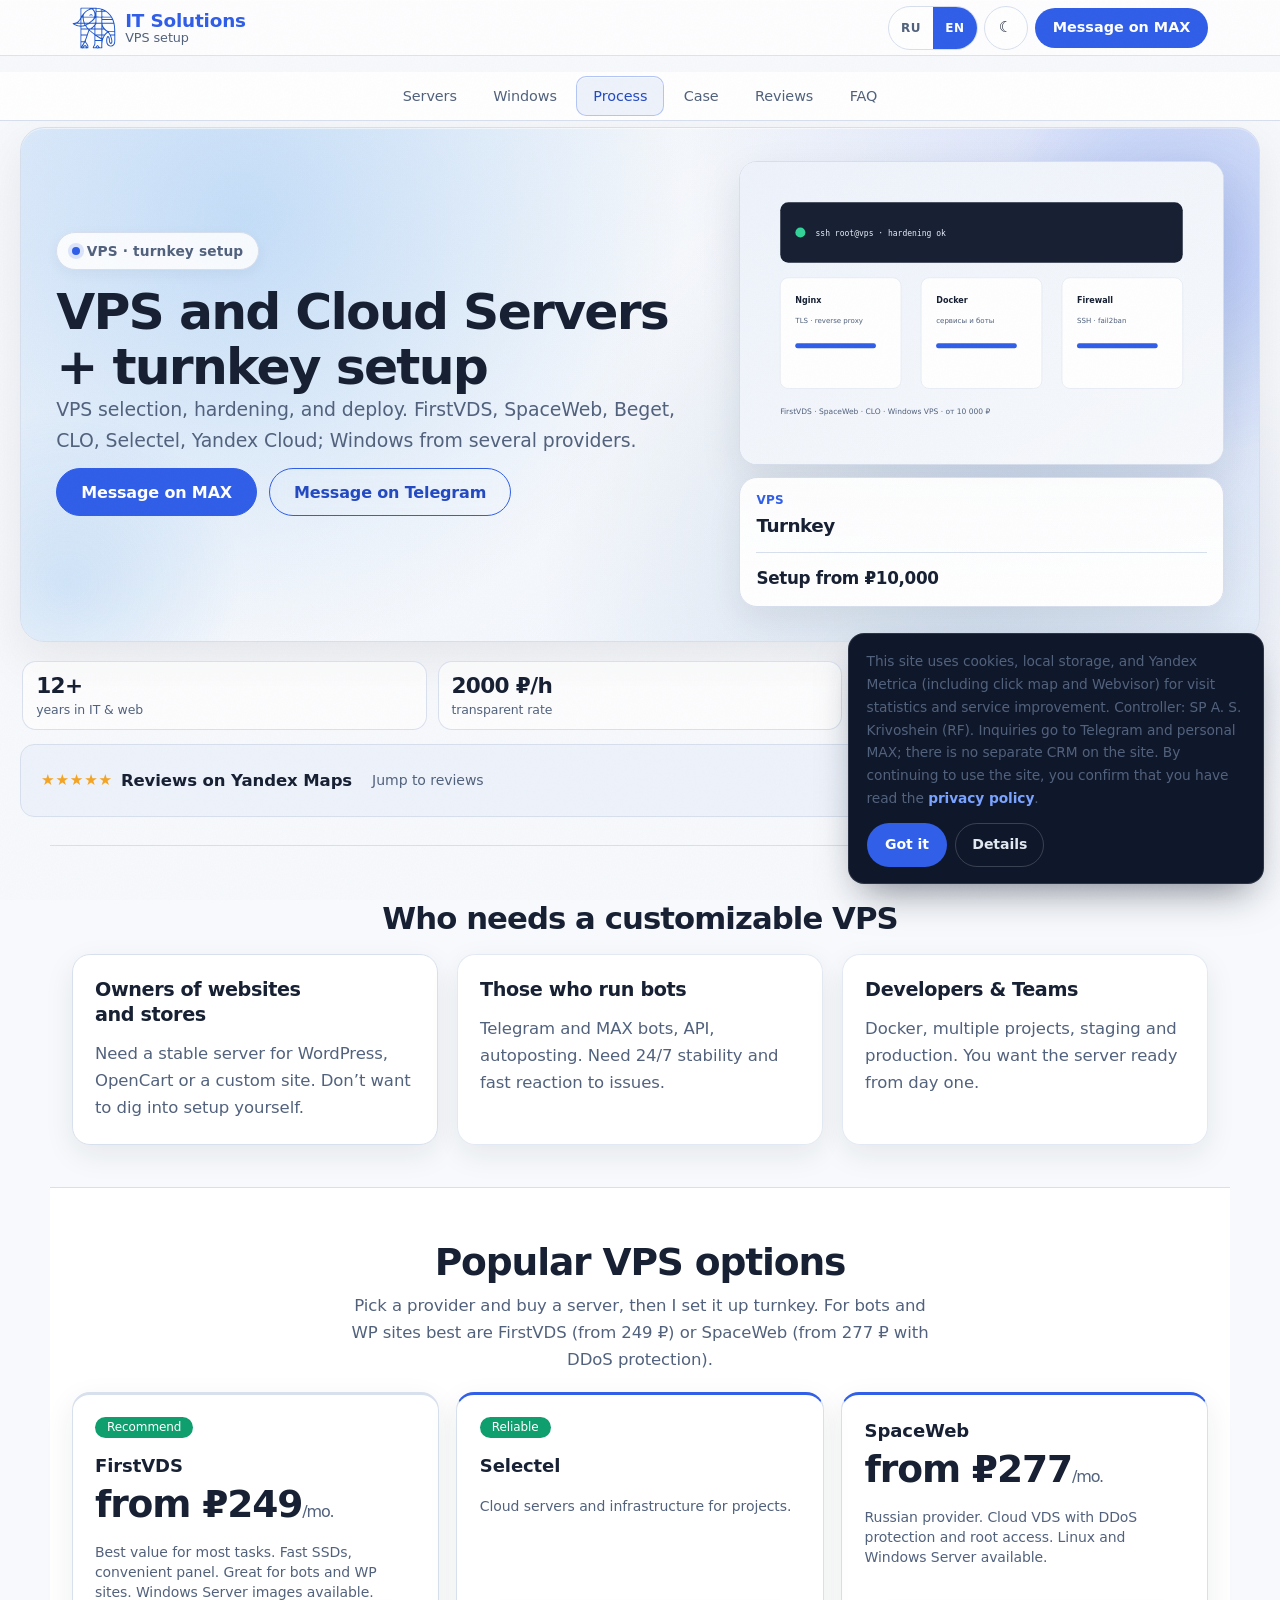
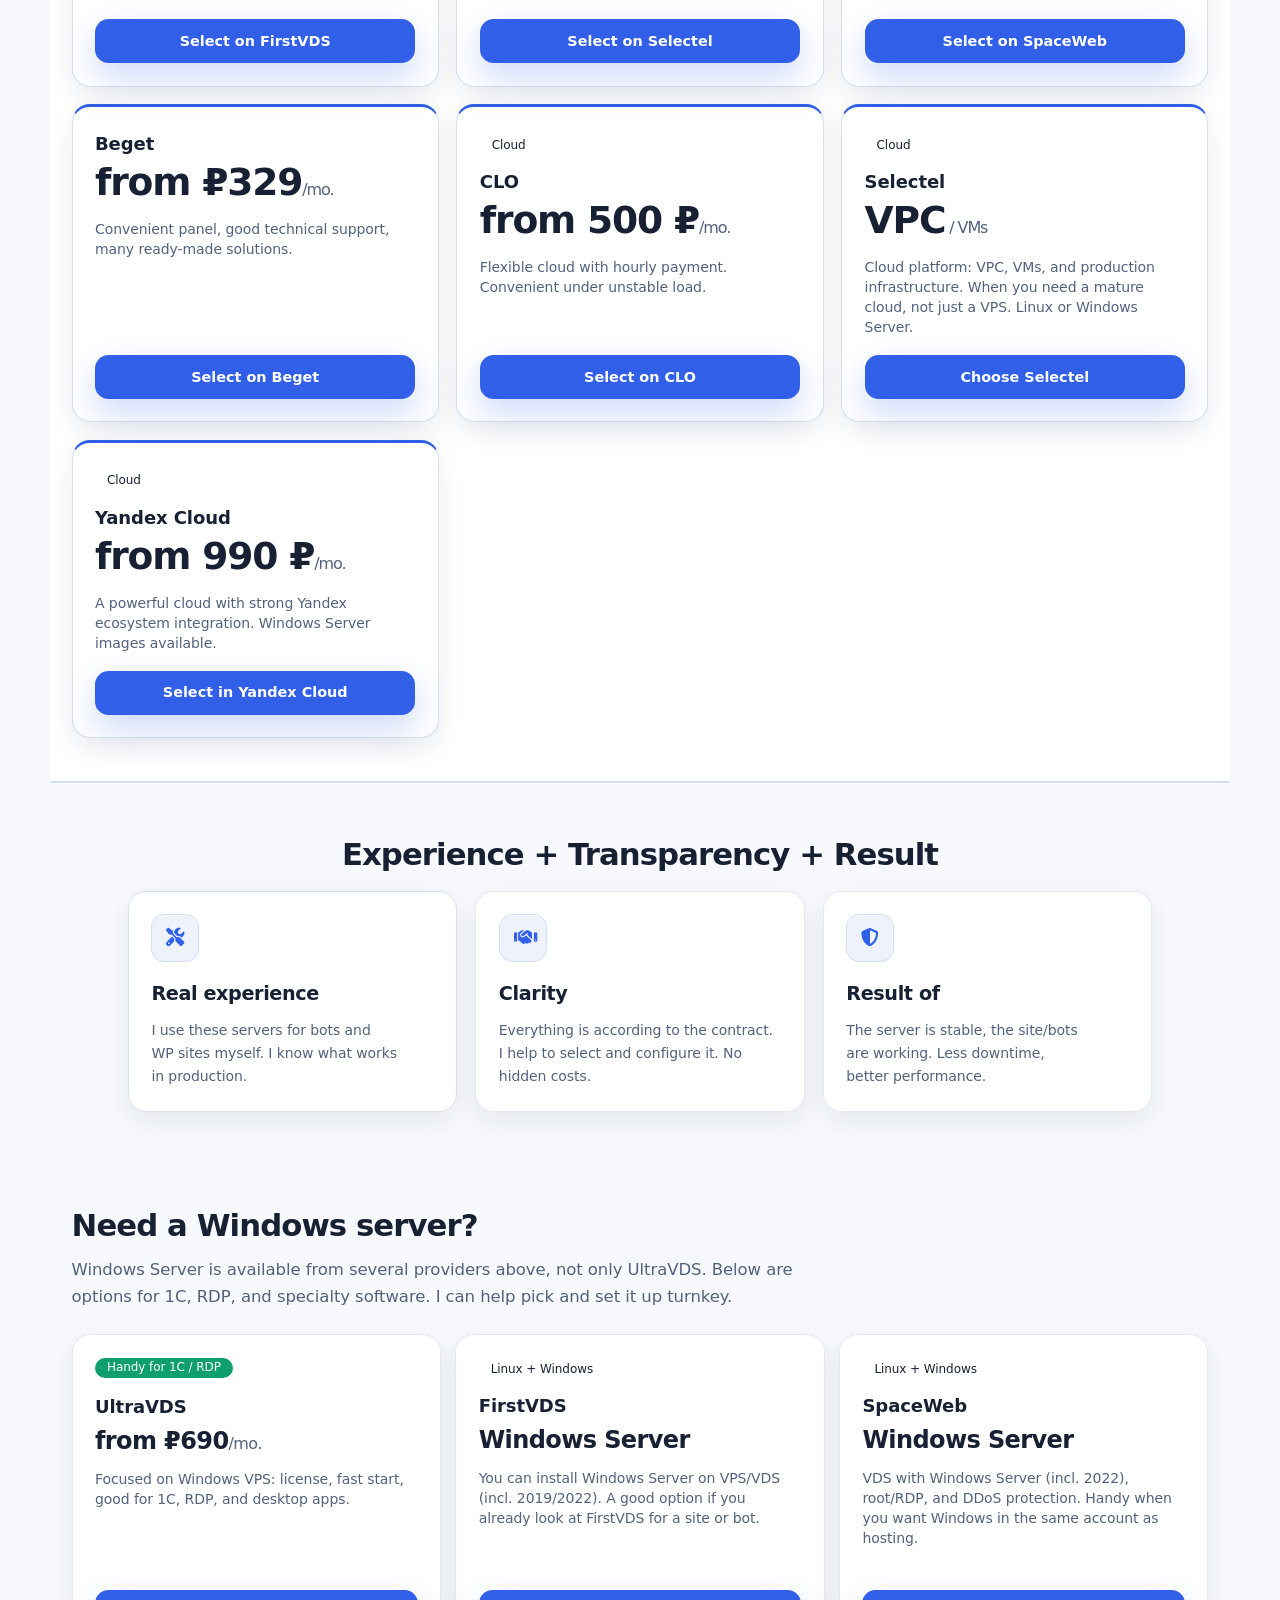
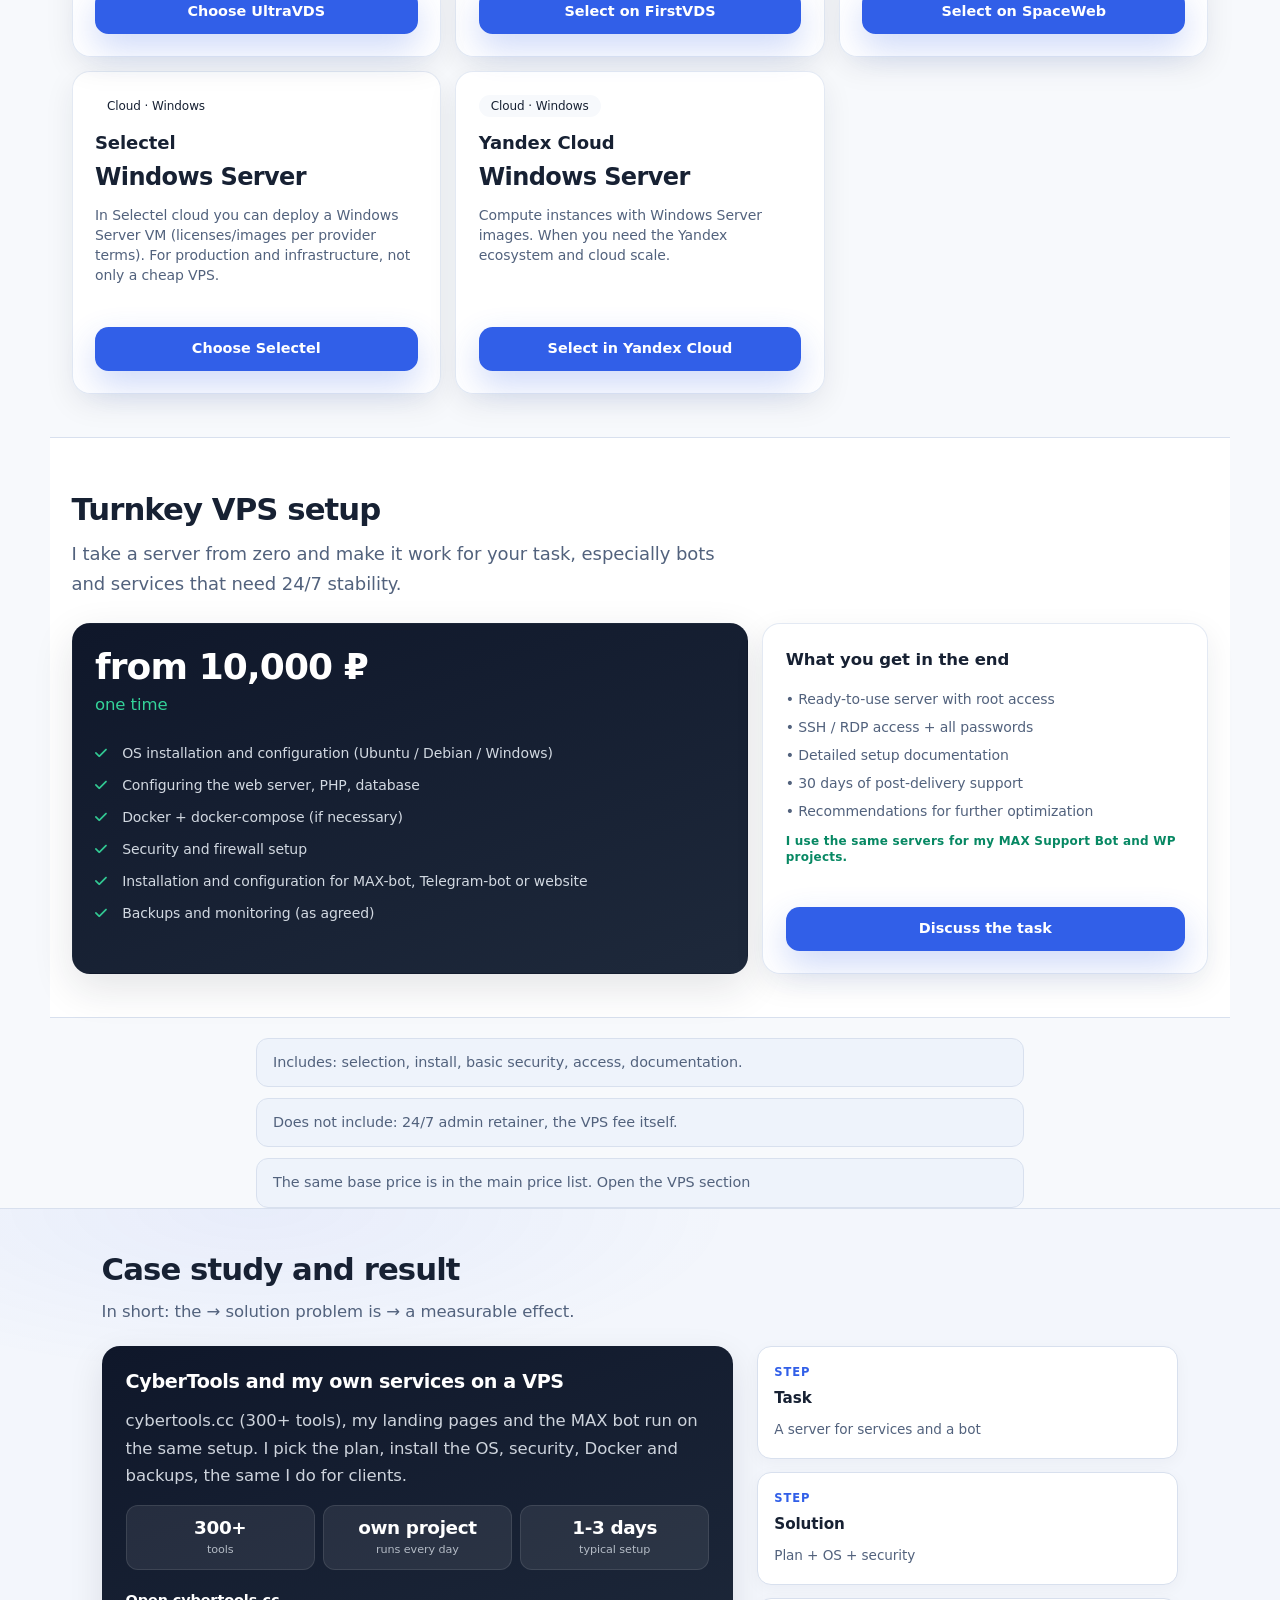
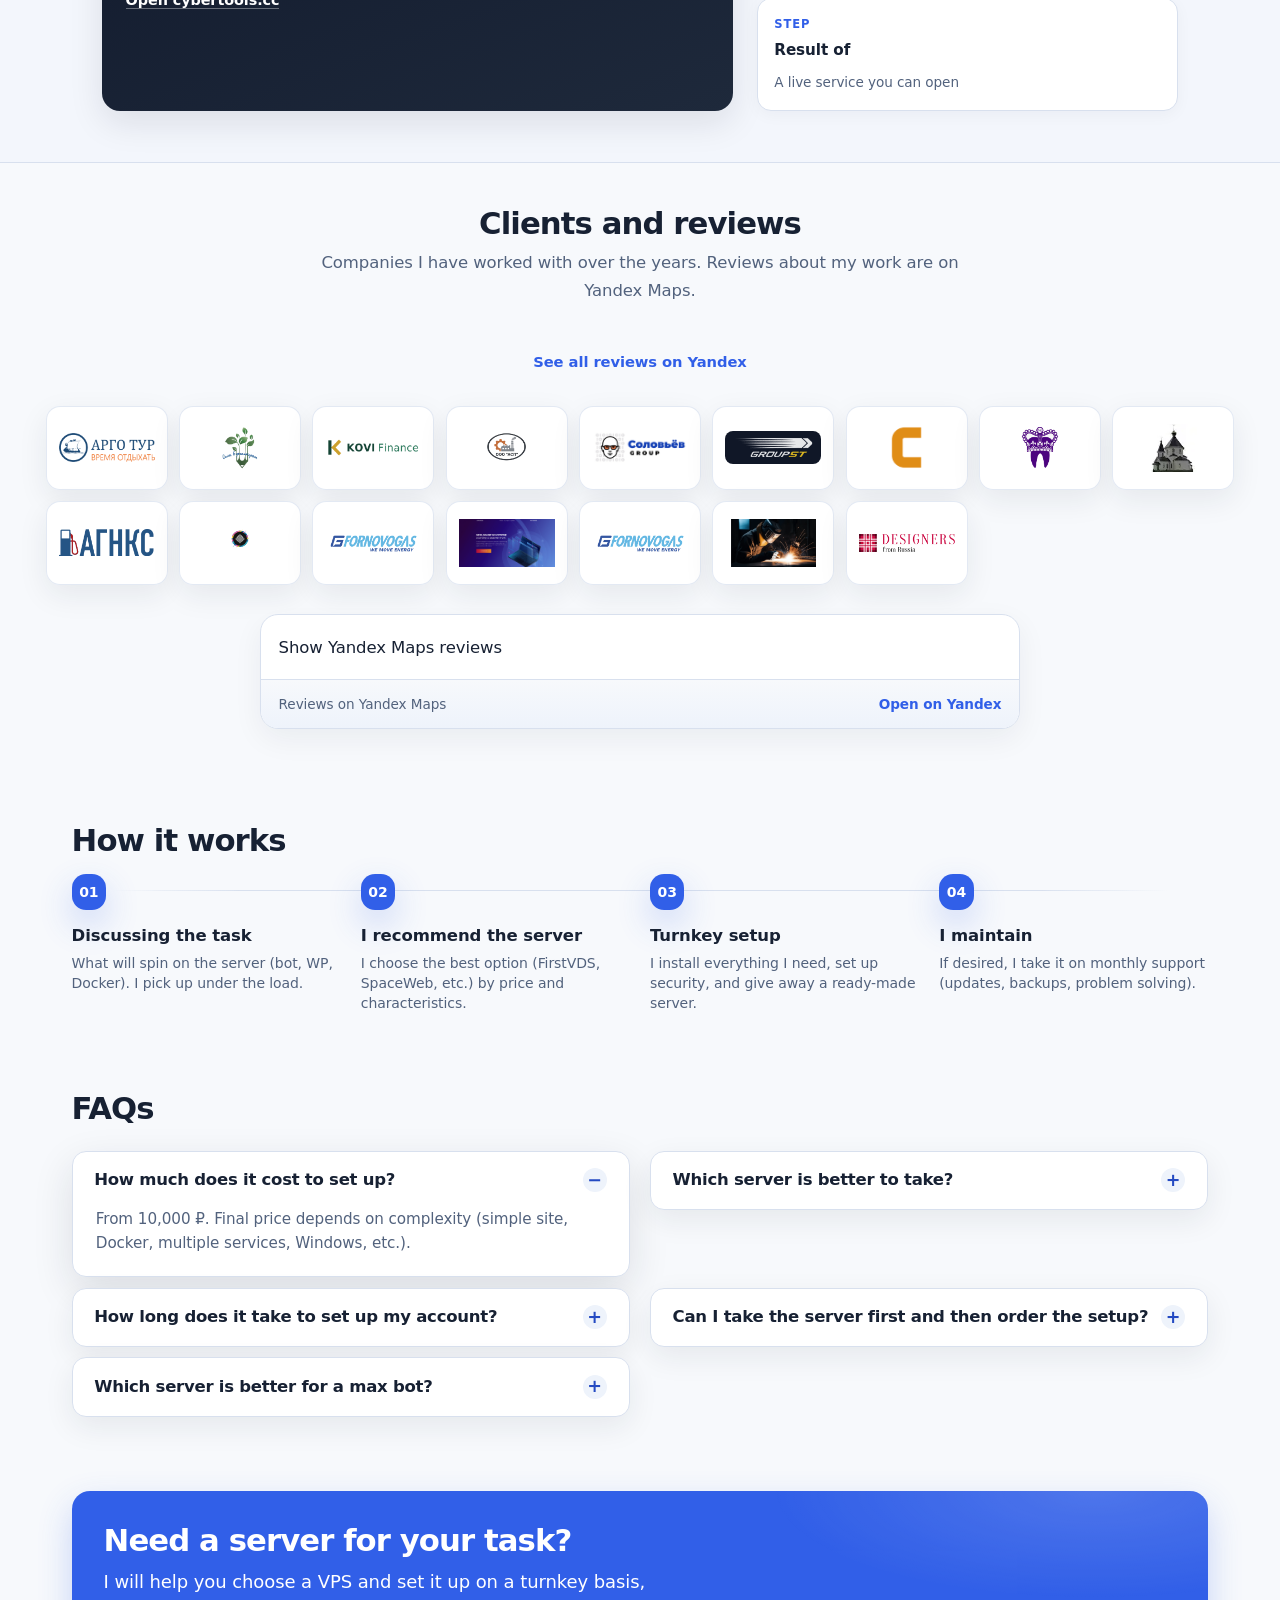
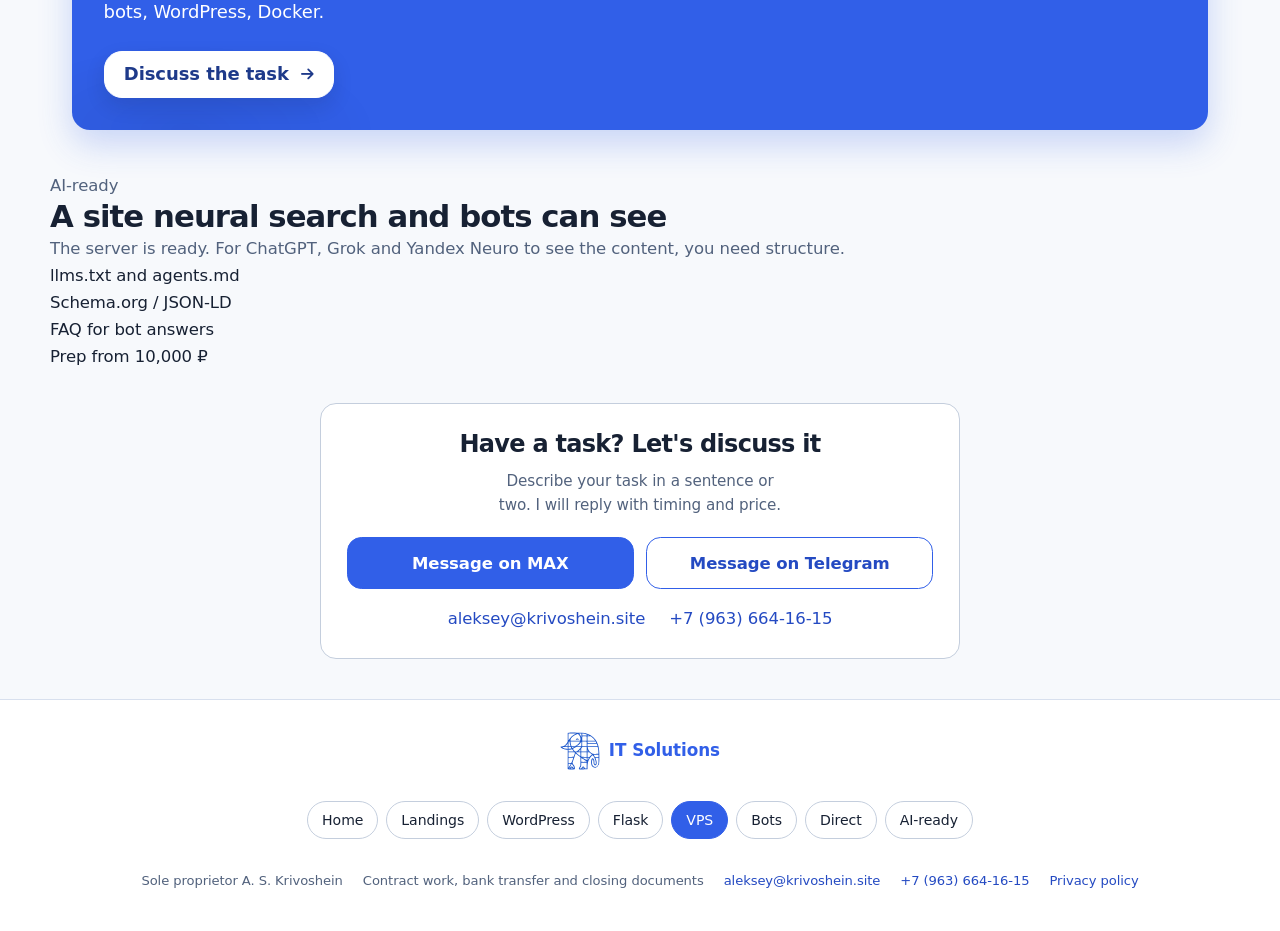
==== commit 152b2d90: "style: even out headings and check rows, bump eco css and sw cache" ====
--- a/index.html
+++ b/index.html
@@ -311,7 +311,7 @@
 }
   </script>
   <link rel="stylesheet" href="assets/contact-talk.css?v=20261115">
-  <link rel="stylesheet" href="assets/krv-eco.css?v=20261115eco">
+  <link rel="stylesheet" href="assets/krv-eco.css?v=20261115eco2">
 </head>
 <body class="has-mobile-cta art-lb" data-product="vps">
   <a class="skip-link" href="#main">К содержанию</a>
--- a/assets/krv-eco.css
+++ b/assets/krv-eco.css
@@ -280,3 +280,7 @@
 @media (min-width: 900px) {
   html body.art-lb:not(#krvz) .krv-asym-grid.max-w-4xl { max-width: none !important; }
 }
+html body:not(#krvz):not(#krvy) div.flex:has(> svg.krv-i:first-child) { flex-direction: row !important; align-items: flex-start !important; }
+html body:not(#krvz):not(#krvy) div.flex > svg.krv-i:first-child { margin-top: .2em; }
+html body.art-lb:not(#krvz) main > .max-w-screen-xl > .text-center { margin-left: auto !important; margin-right: auto !important; }
+.krv-yandex-reviews__shell[hidden] { display: none !important; }
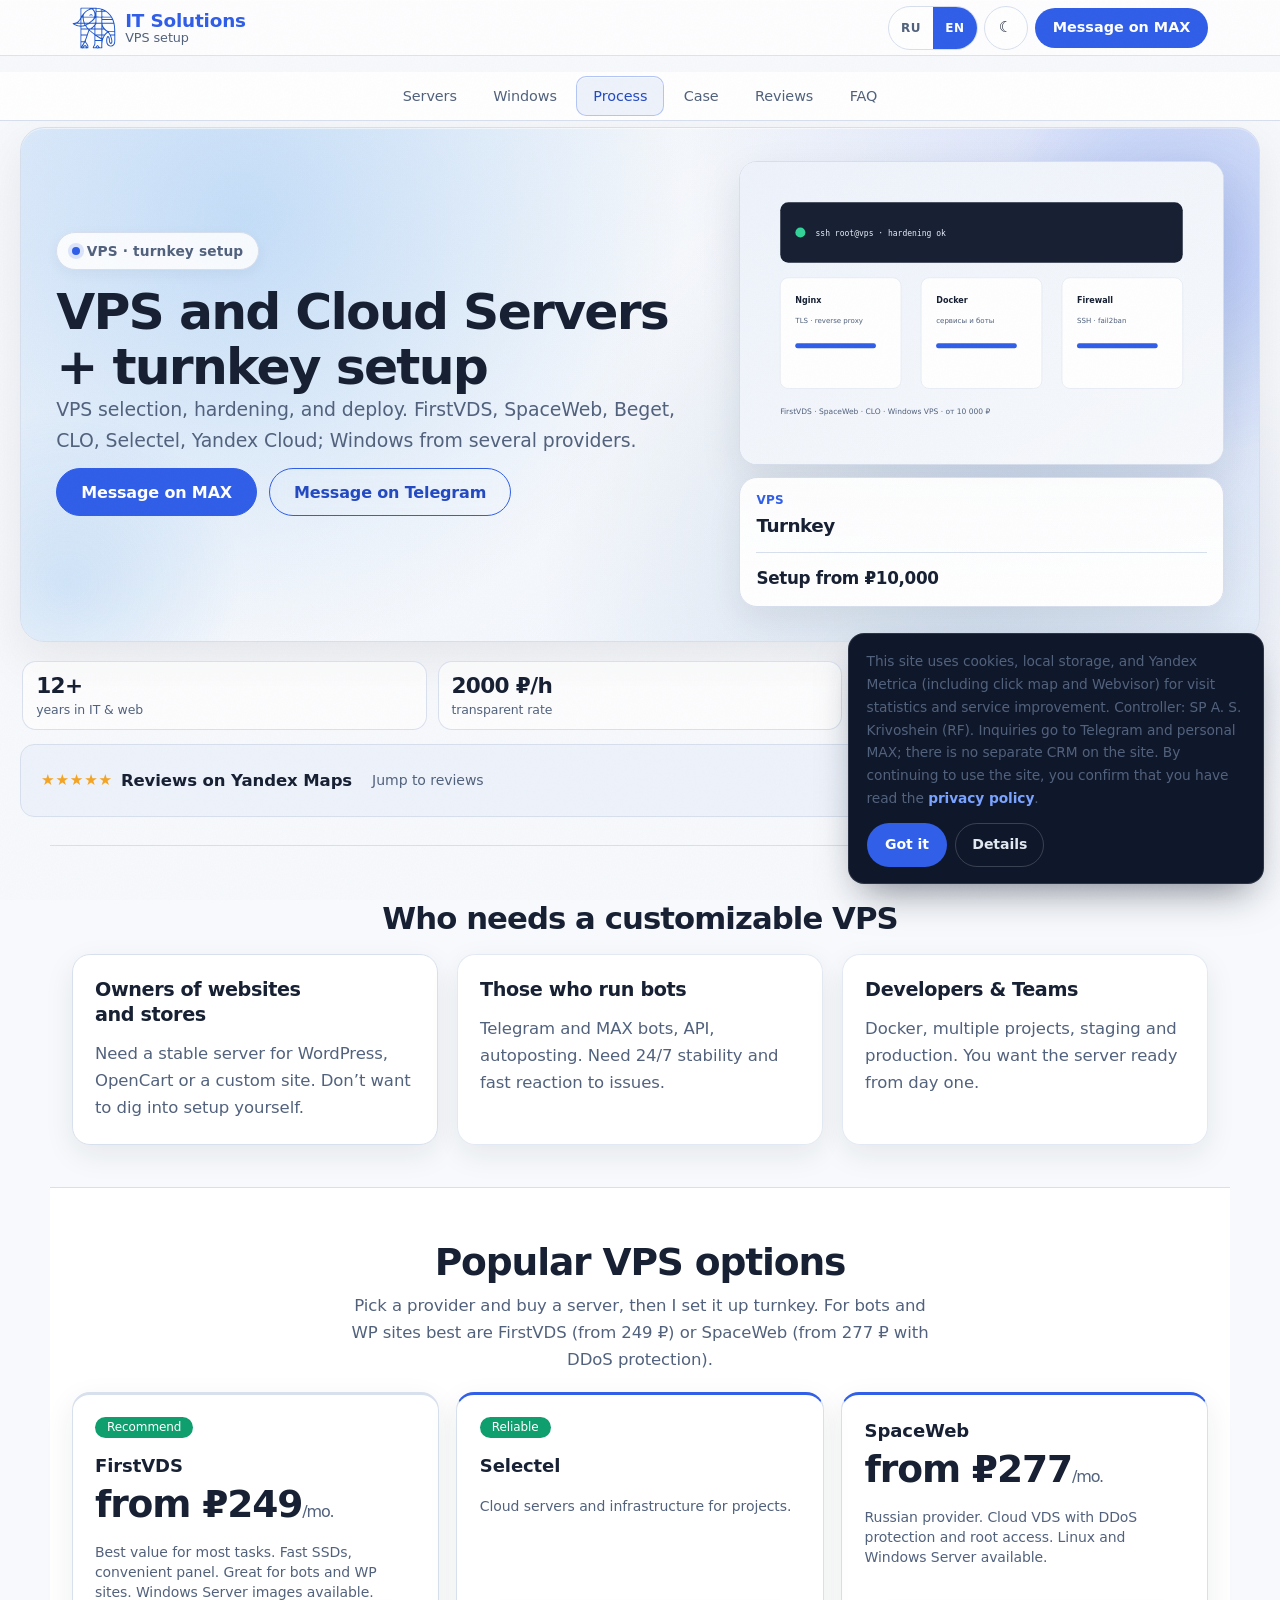
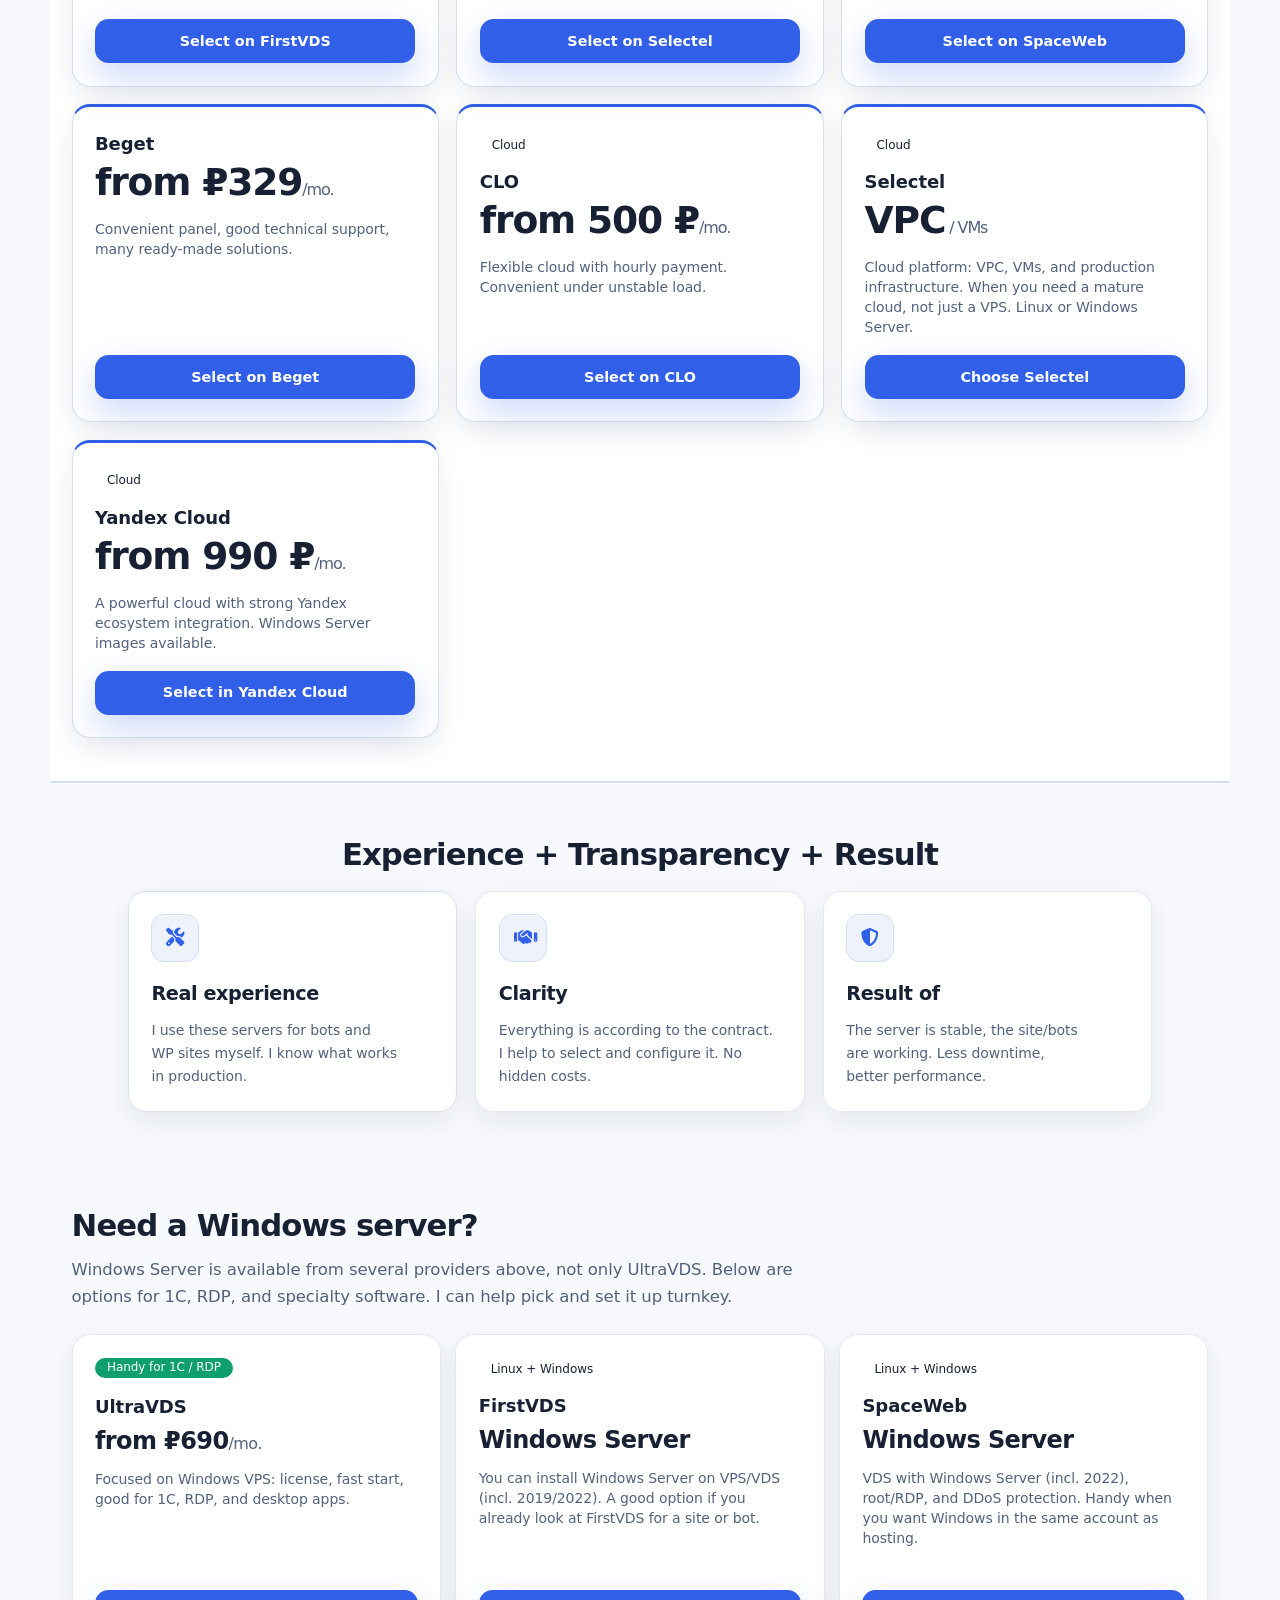
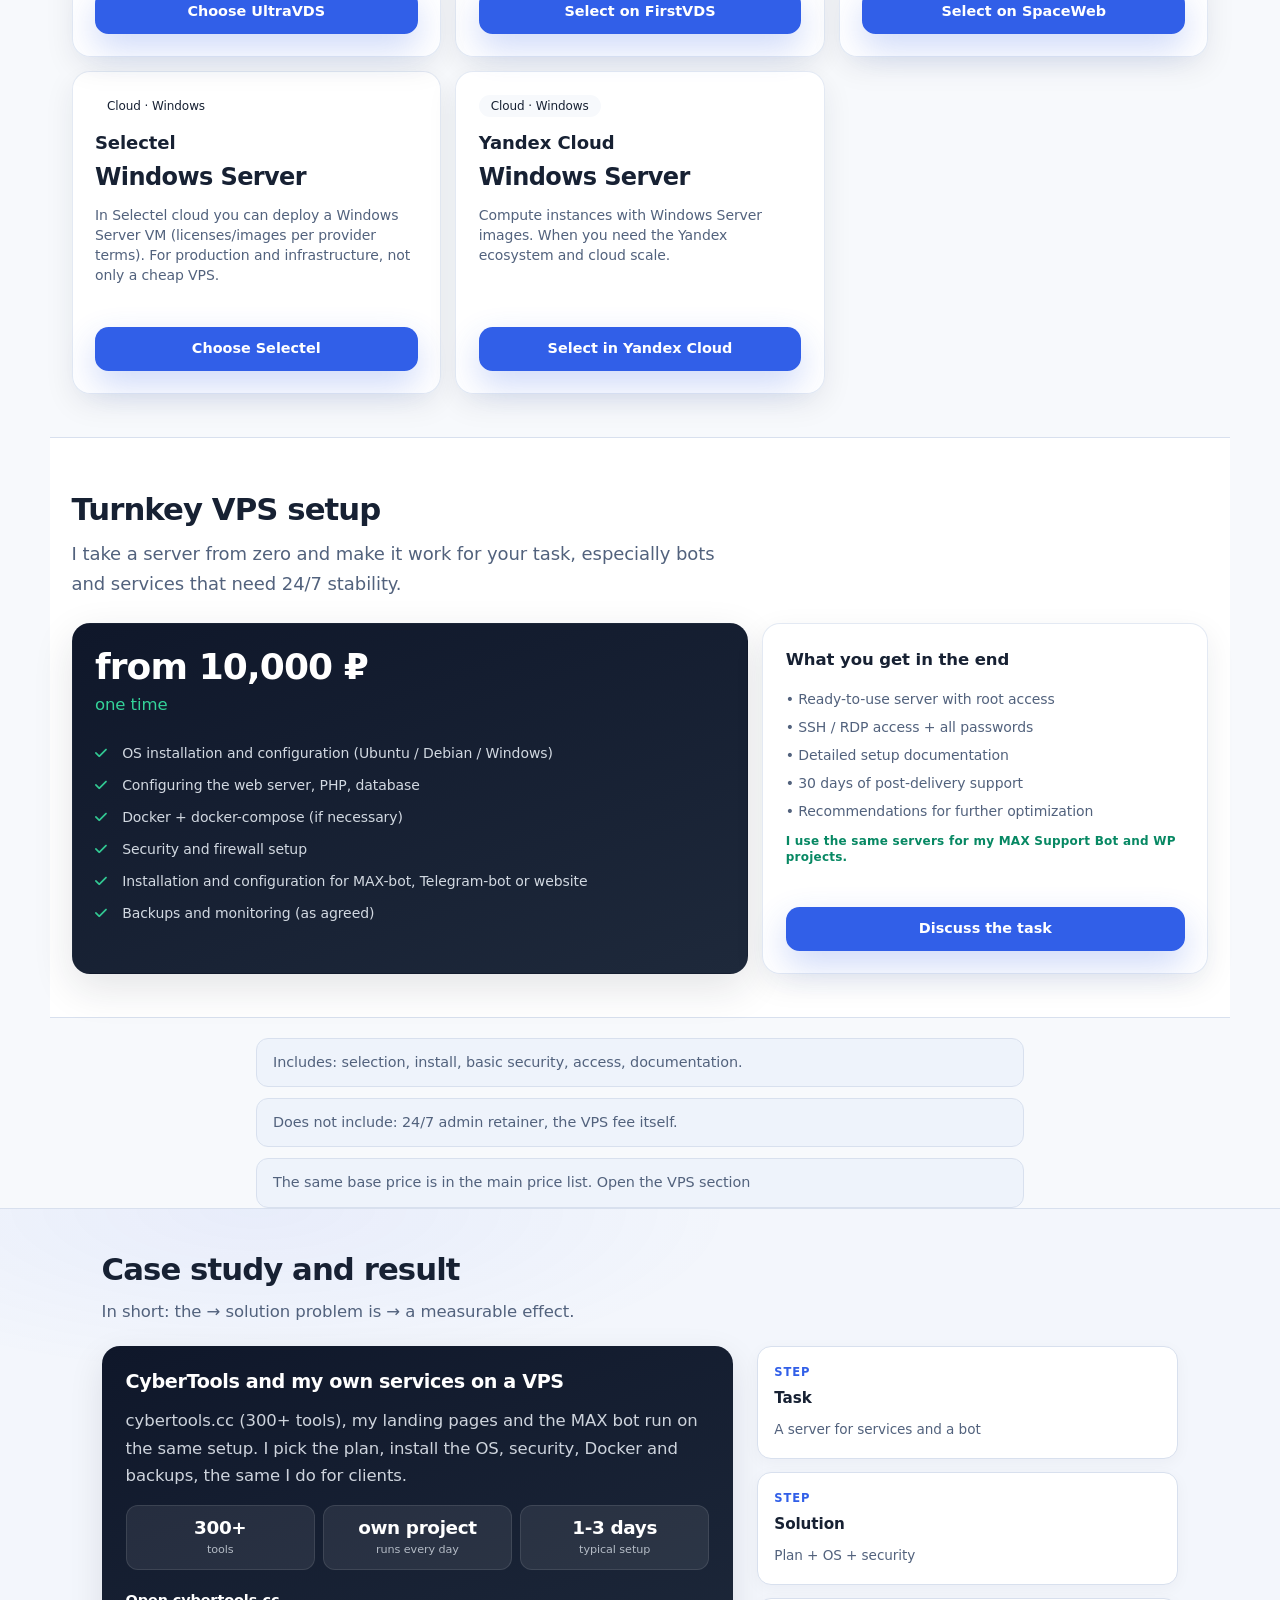
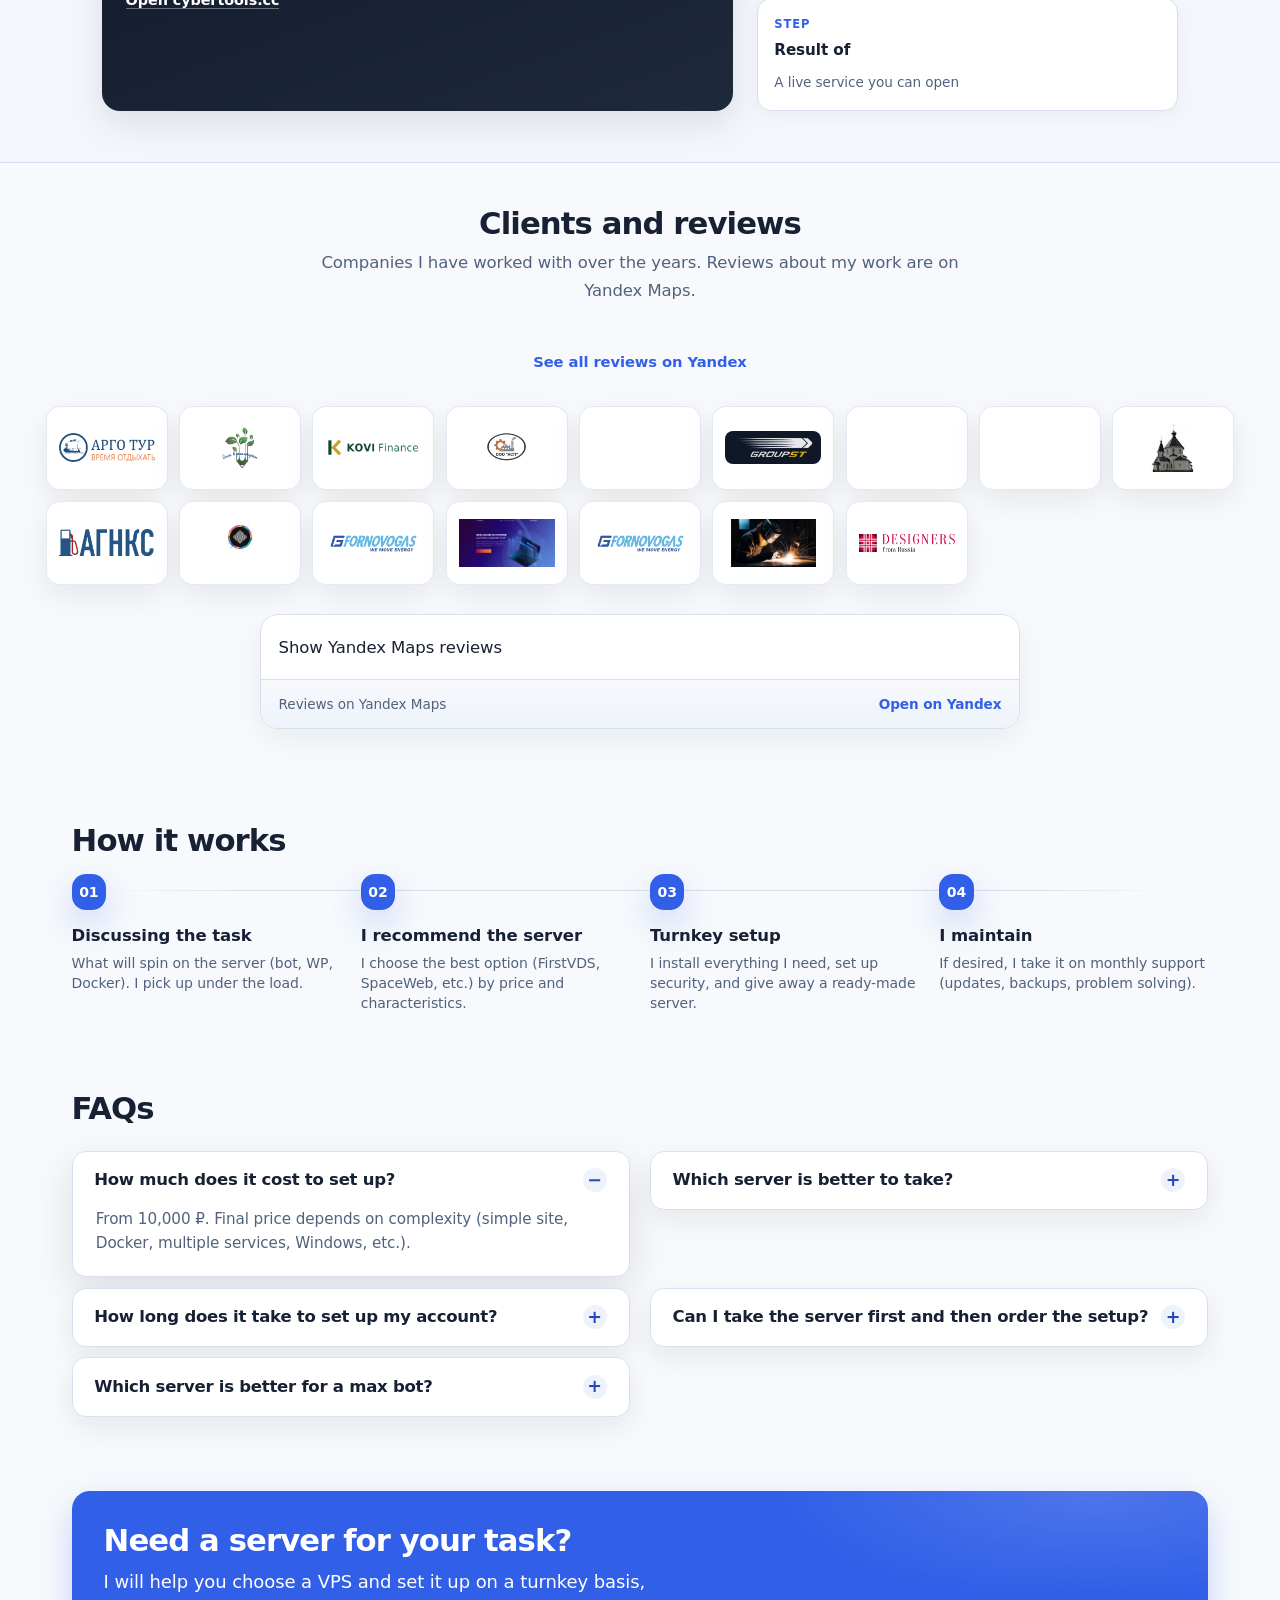
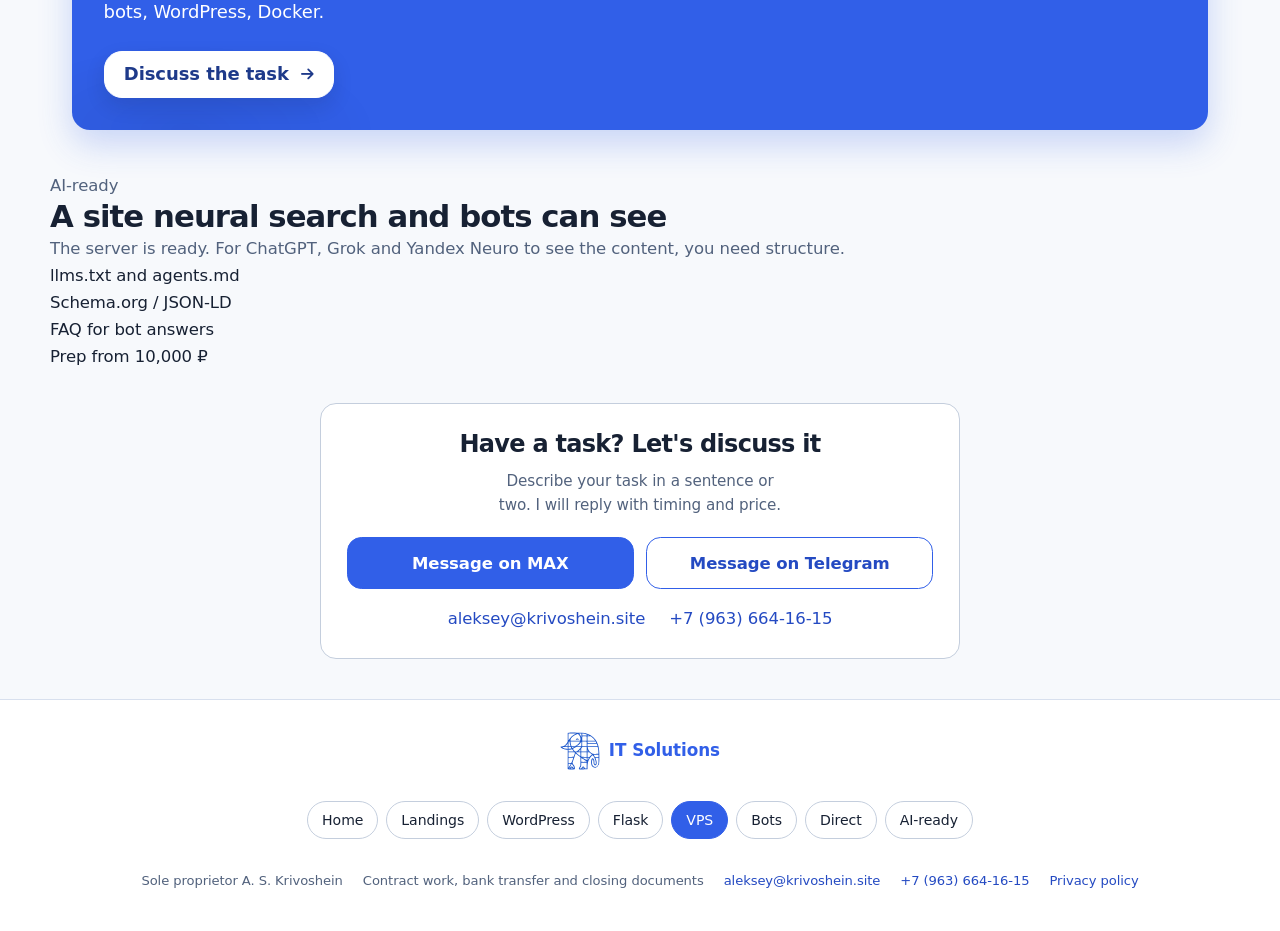
==== commit c98c0468: "fix: Amvera logo proportions, LUMISTEK size, retire stale service worker" ====
--- a/index.html
+++ b/index.html
@@ -311,7 +311,7 @@
 }
   </script>
   <link rel="stylesheet" href="assets/contact-talk.css?v=20261115">
-  <link rel="stylesheet" href="assets/krv-eco.css?v=20261115eco2">
+  <link rel="stylesheet" href="assets/krv-eco.css?v=20261115eco3">
 </head>
 <body class="has-mobile-cta art-lb" data-product="vps">
   <a class="skip-link" href="#main">К содержанию</a>
--- a/assets/krv-eco.css
+++ b/assets/krv-eco.css
@@ -284,3 +284,11 @@
 html body:not(#krvz):not(#krvy) div.flex > svg.krv-i:first-child { margin-top: .2em; }
 html body.art-lb:not(#krvz) main > .max-w-screen-xl > .text-center { margin-left: auto !important; margin-right: auto !important; }
 .krv-yandex-reviews__shell[hidden] { display: none !important; }
+/* Partner logos keep their proportions */
+#host > .flex > img[alt="Amvera"] { width: auto !important; height: 96px !important; max-width: 120px; object-fit: contain; flex: 0 0 auto; align-self: flex-start; }
+@media (min-width: 640px) {
+  #host > .flex { flex-direction: row !important; align-items: center !important; gap: 2rem !important; }
+  #host > .flex > img[alt="Amvera"] { align-self: center; }
+}
+@media (max-width: 639.98px) { #host > .flex > img[alt="Amvera"] { height: 72px !important; } }
+.krv-client img[alt="LUMISTEK"] { transform: scale(1.45); transform-origin: center; }
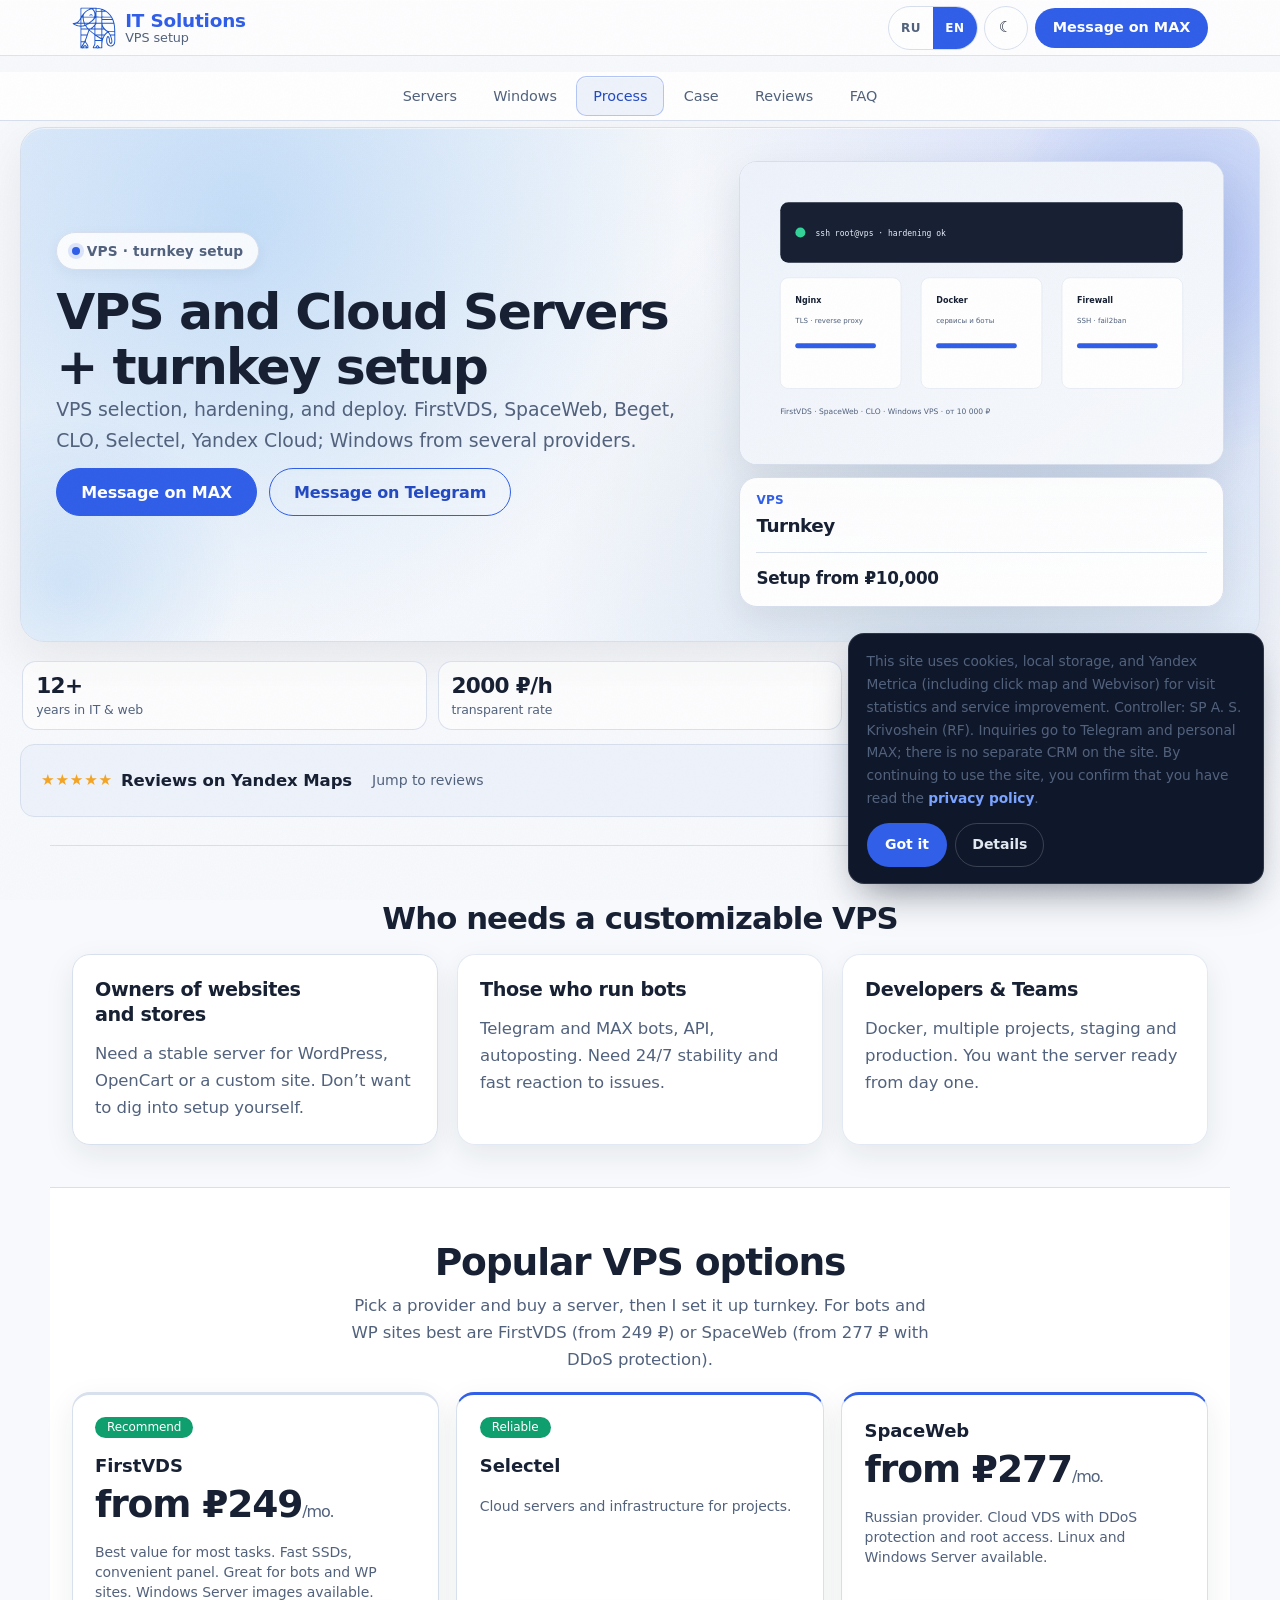
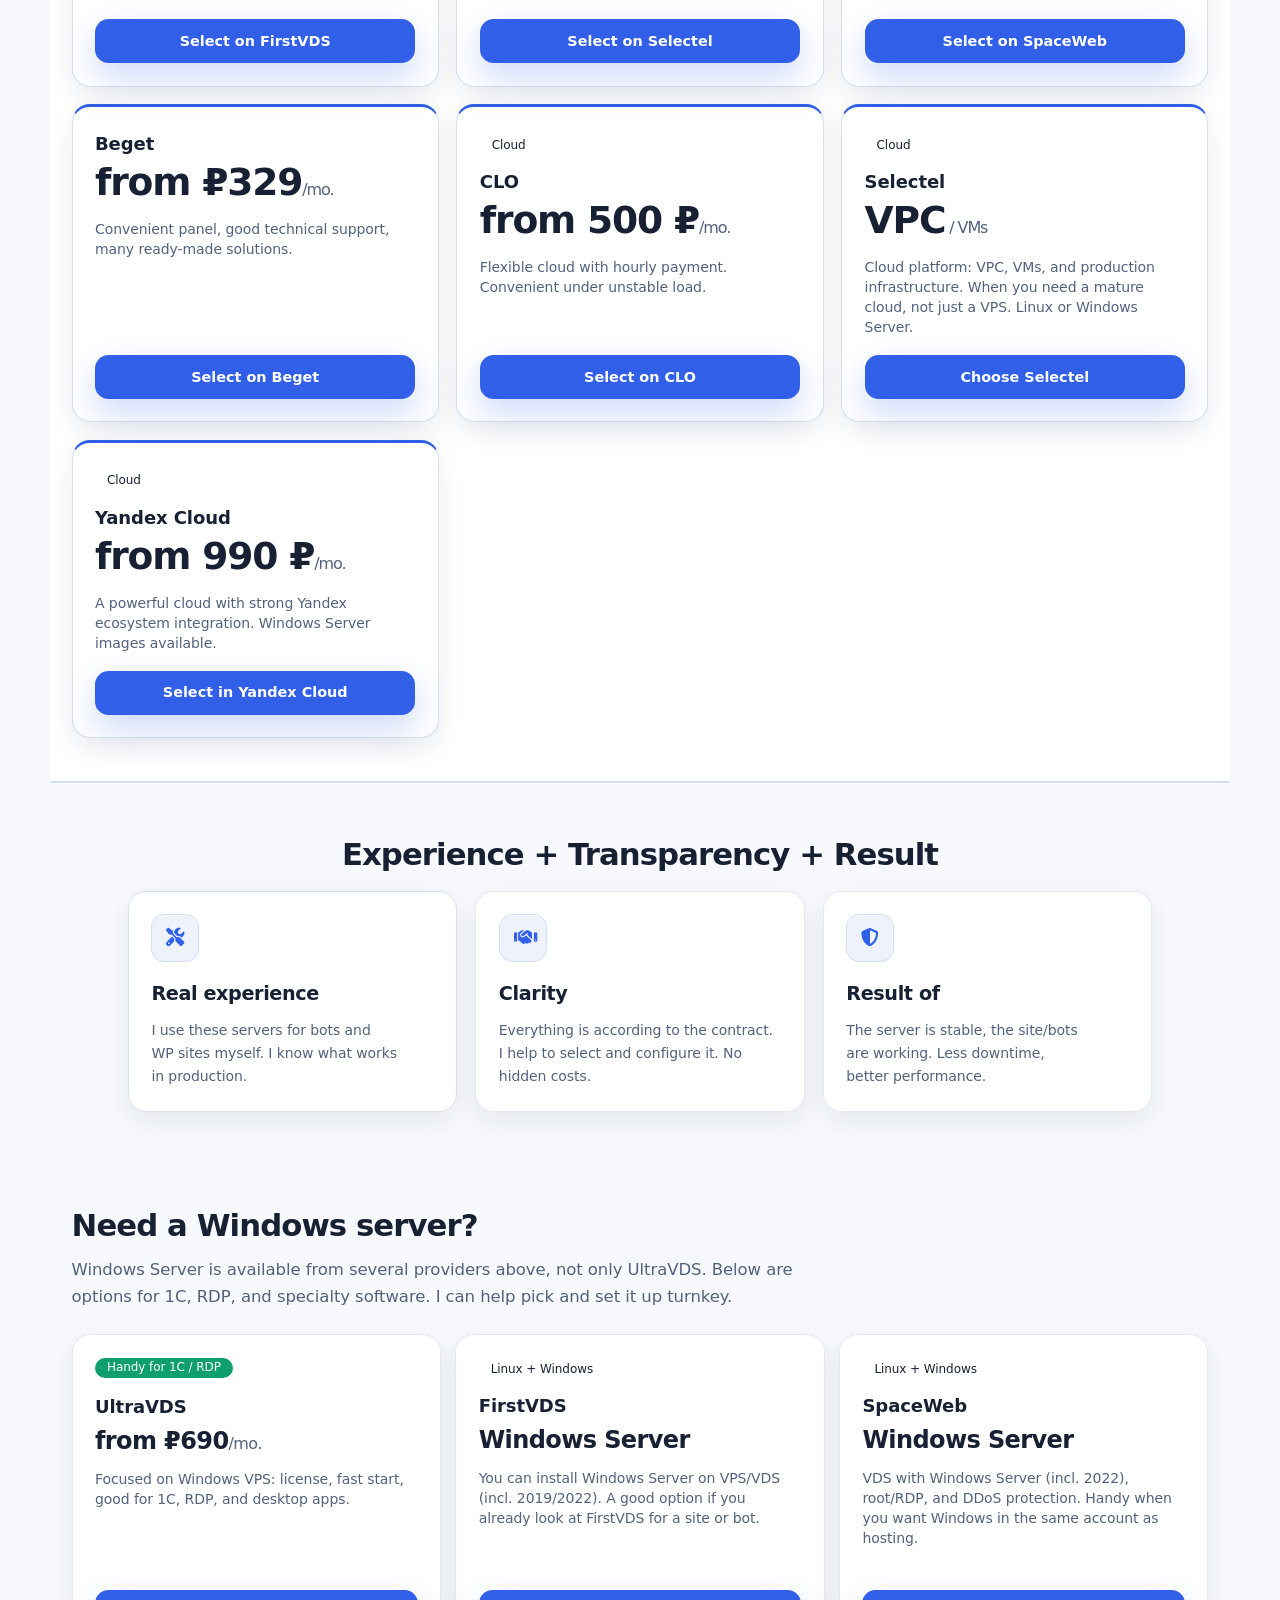
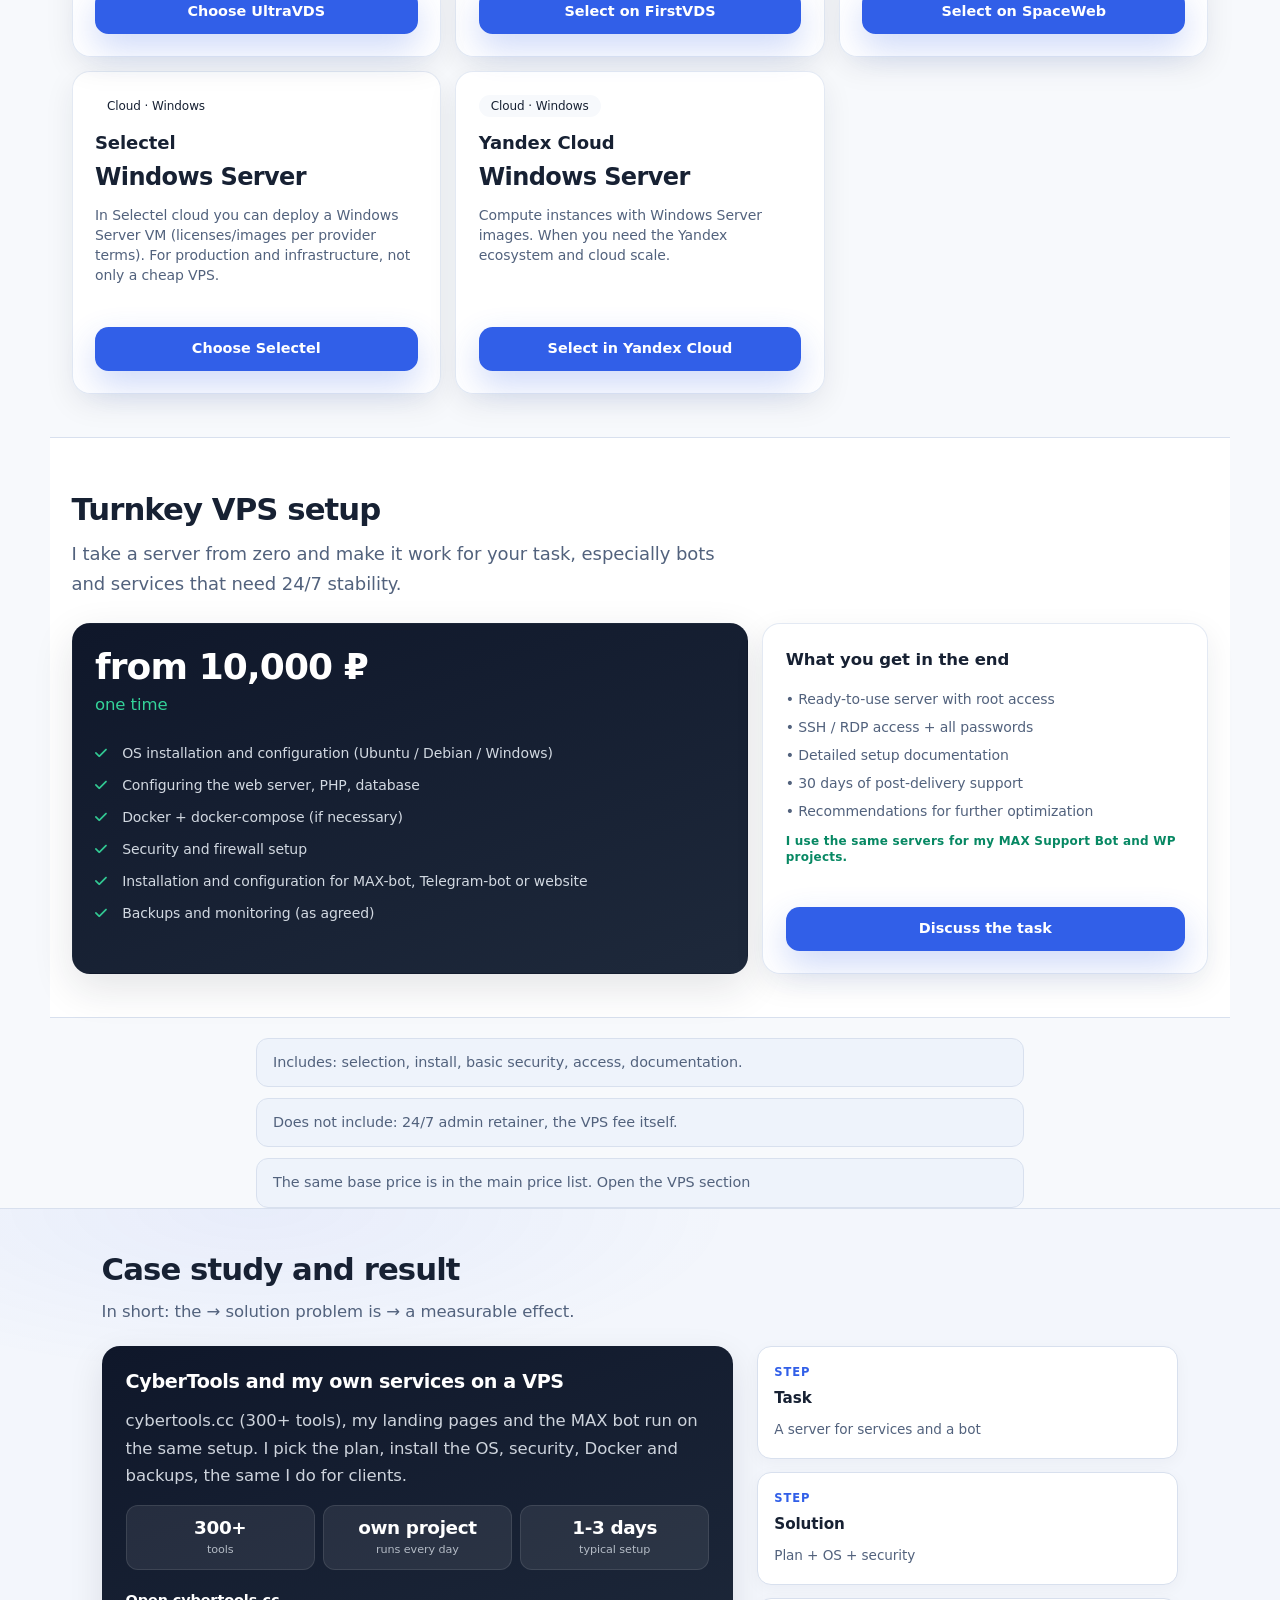
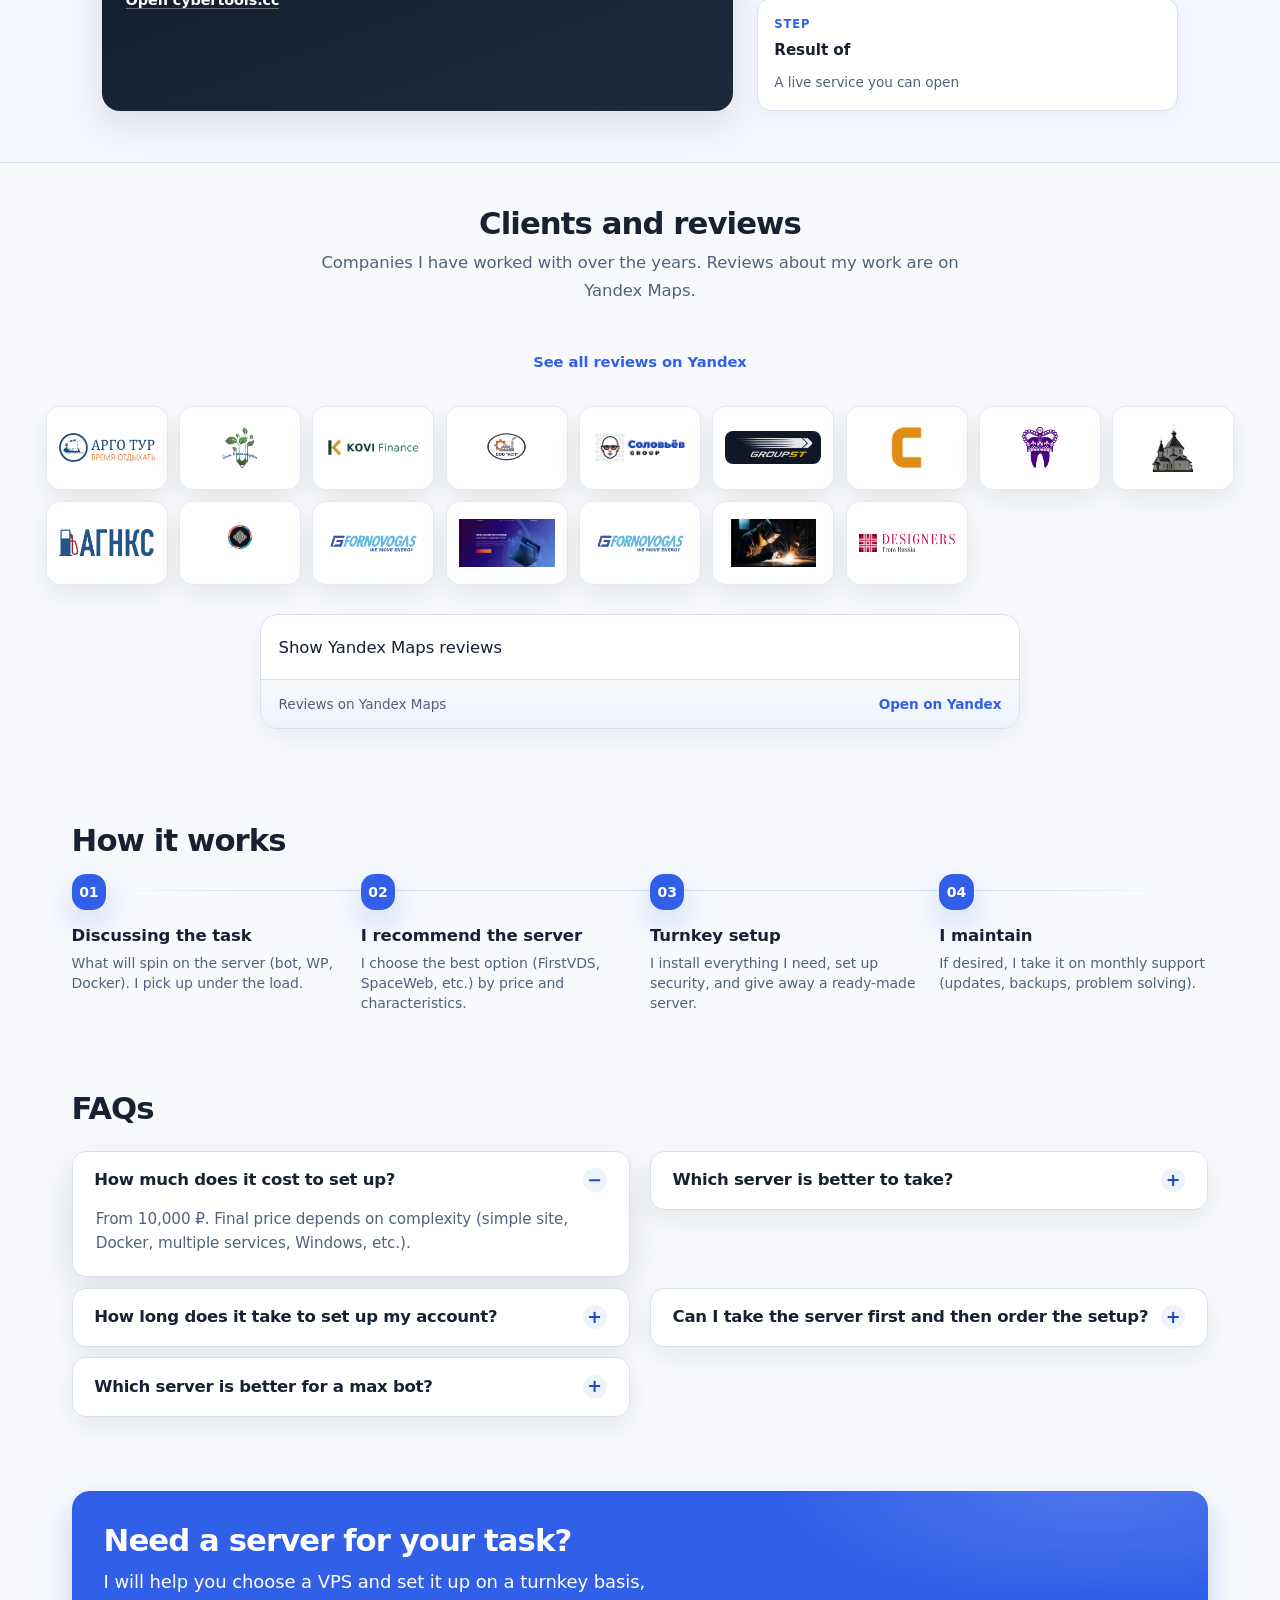
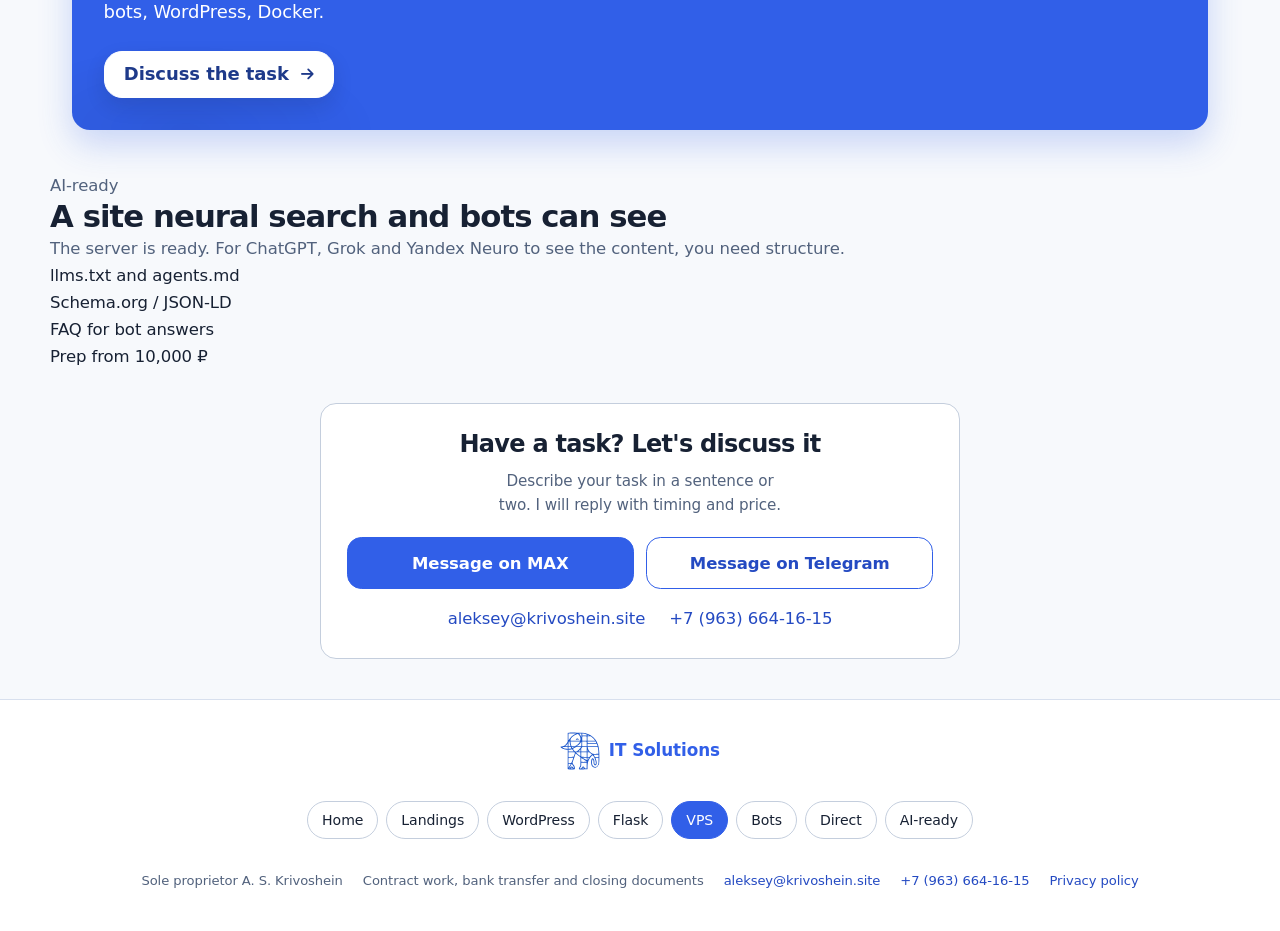
==== commit f755ff85: "fix: Amvera block layout, larger logo aligned with text" ====
--- a/index.html
+++ b/index.html
@@ -311,7 +311,7 @@
 }
   </script>
   <link rel="stylesheet" href="assets/contact-talk.css?v=20261115">
-  <link rel="stylesheet" href="assets/krv-eco.css?v=20261115eco3">
+  <link rel="stylesheet" href="assets/krv-eco.css?v=20261115eco4">
 </head>
 <body class="has-mobile-cta art-lb" data-product="vps">
   <a class="skip-link" href="#main">К содержанию</a>
--- a/assets/krv-eco.css
+++ b/assets/krv-eco.css
@@ -285,10 +285,12 @@
 html body.art-lb:not(#krvz) main > .max-w-screen-xl > .text-center { margin-left: auto !important; margin-right: auto !important; }
 .krv-yandex-reviews__shell[hidden] { display: none !important; }
 /* Partner logos keep their proportions */
-#host > .flex > img[alt="Amvera"] { width: auto !important; height: 96px !important; max-width: 120px; object-fit: contain; flex: 0 0 auto; align-self: flex-start; }
+#host > .flex { display: flex !important; flex-direction: column !important; align-items: flex-start !important; gap: 20px !important; }
+#host > .flex > img[alt="Amvera"] { display: block; width: auto !important; height: 88px !important; max-width: none !important; object-fit: contain; flex: 0 0 auto; margin: 0 !important; }
+#host > .flex > .max-w-xl { min-width: 0; }
 @media (min-width: 640px) {
-  #host > .flex { flex-direction: row !important; align-items: center !important; gap: 2rem !important; }
-  #host > .flex > img[alt="Amvera"] { align-self: center; }
-}
-@media (max-width: 639.98px) { #host > .flex > img[alt="Amvera"] { height: 72px !important; } }
+  #host > .flex { flex-direction: row !important; align-items: center !important; gap: 36px !important; }
+  #host > .flex > img[alt="Amvera"] { height: 112px !important; }
+}
+@media (min-width: 1024px) { #host > .flex > img[alt="Amvera"] { height: 132px !important; } }
 .krv-client img[alt="LUMISTEK"] { transform: scale(1.45); transform-origin: center; }
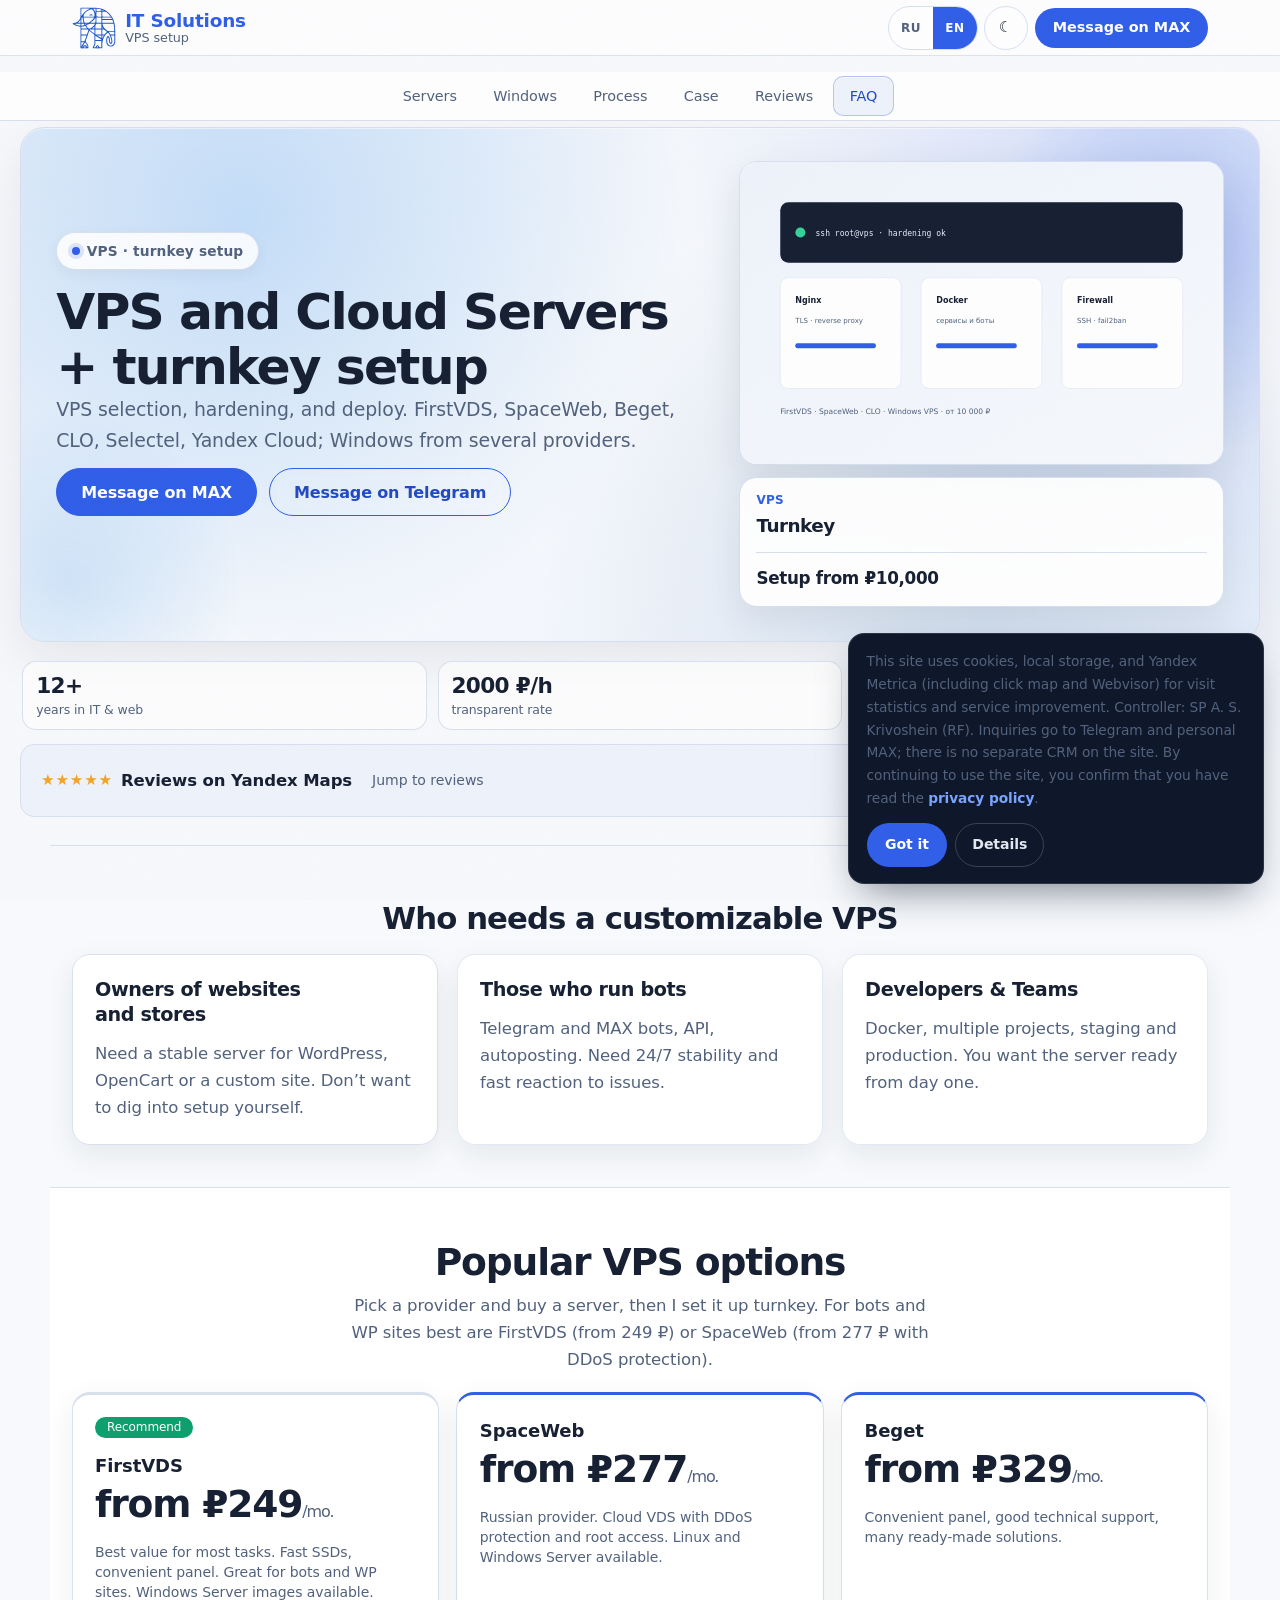
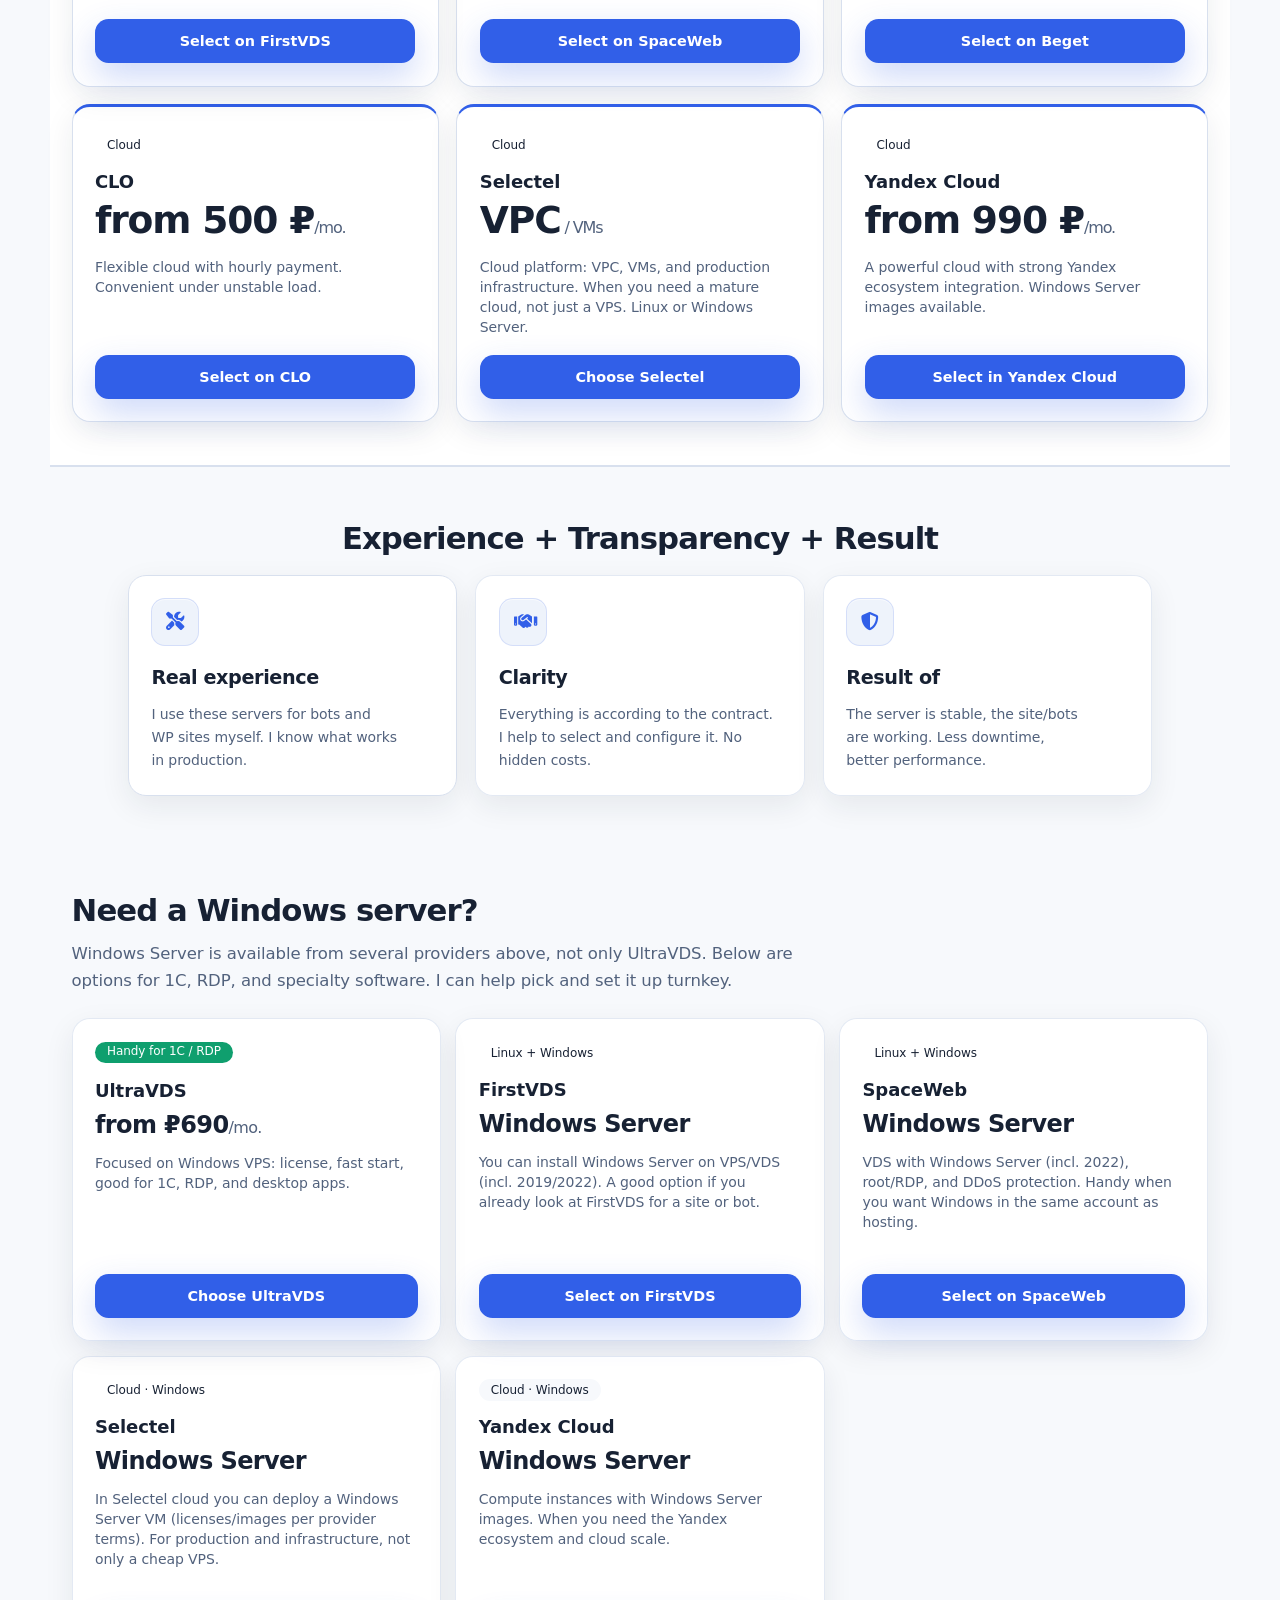
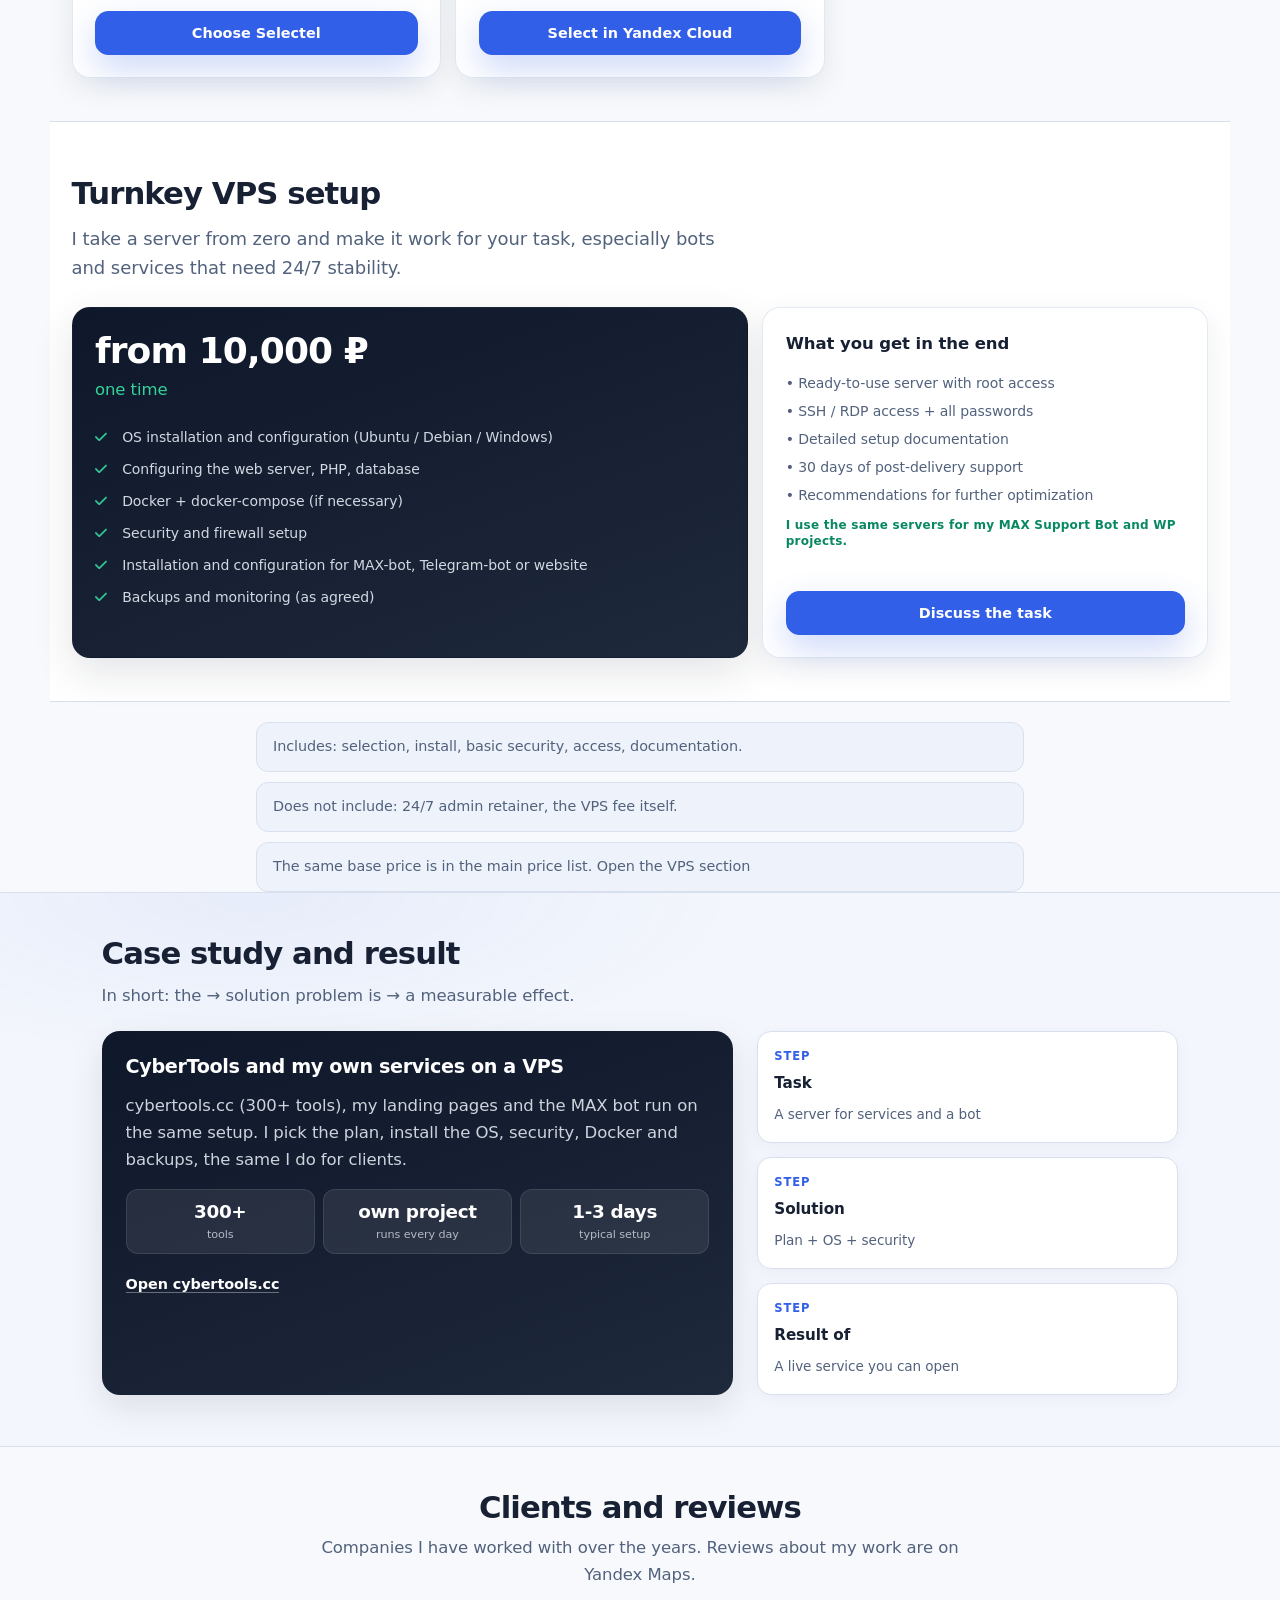
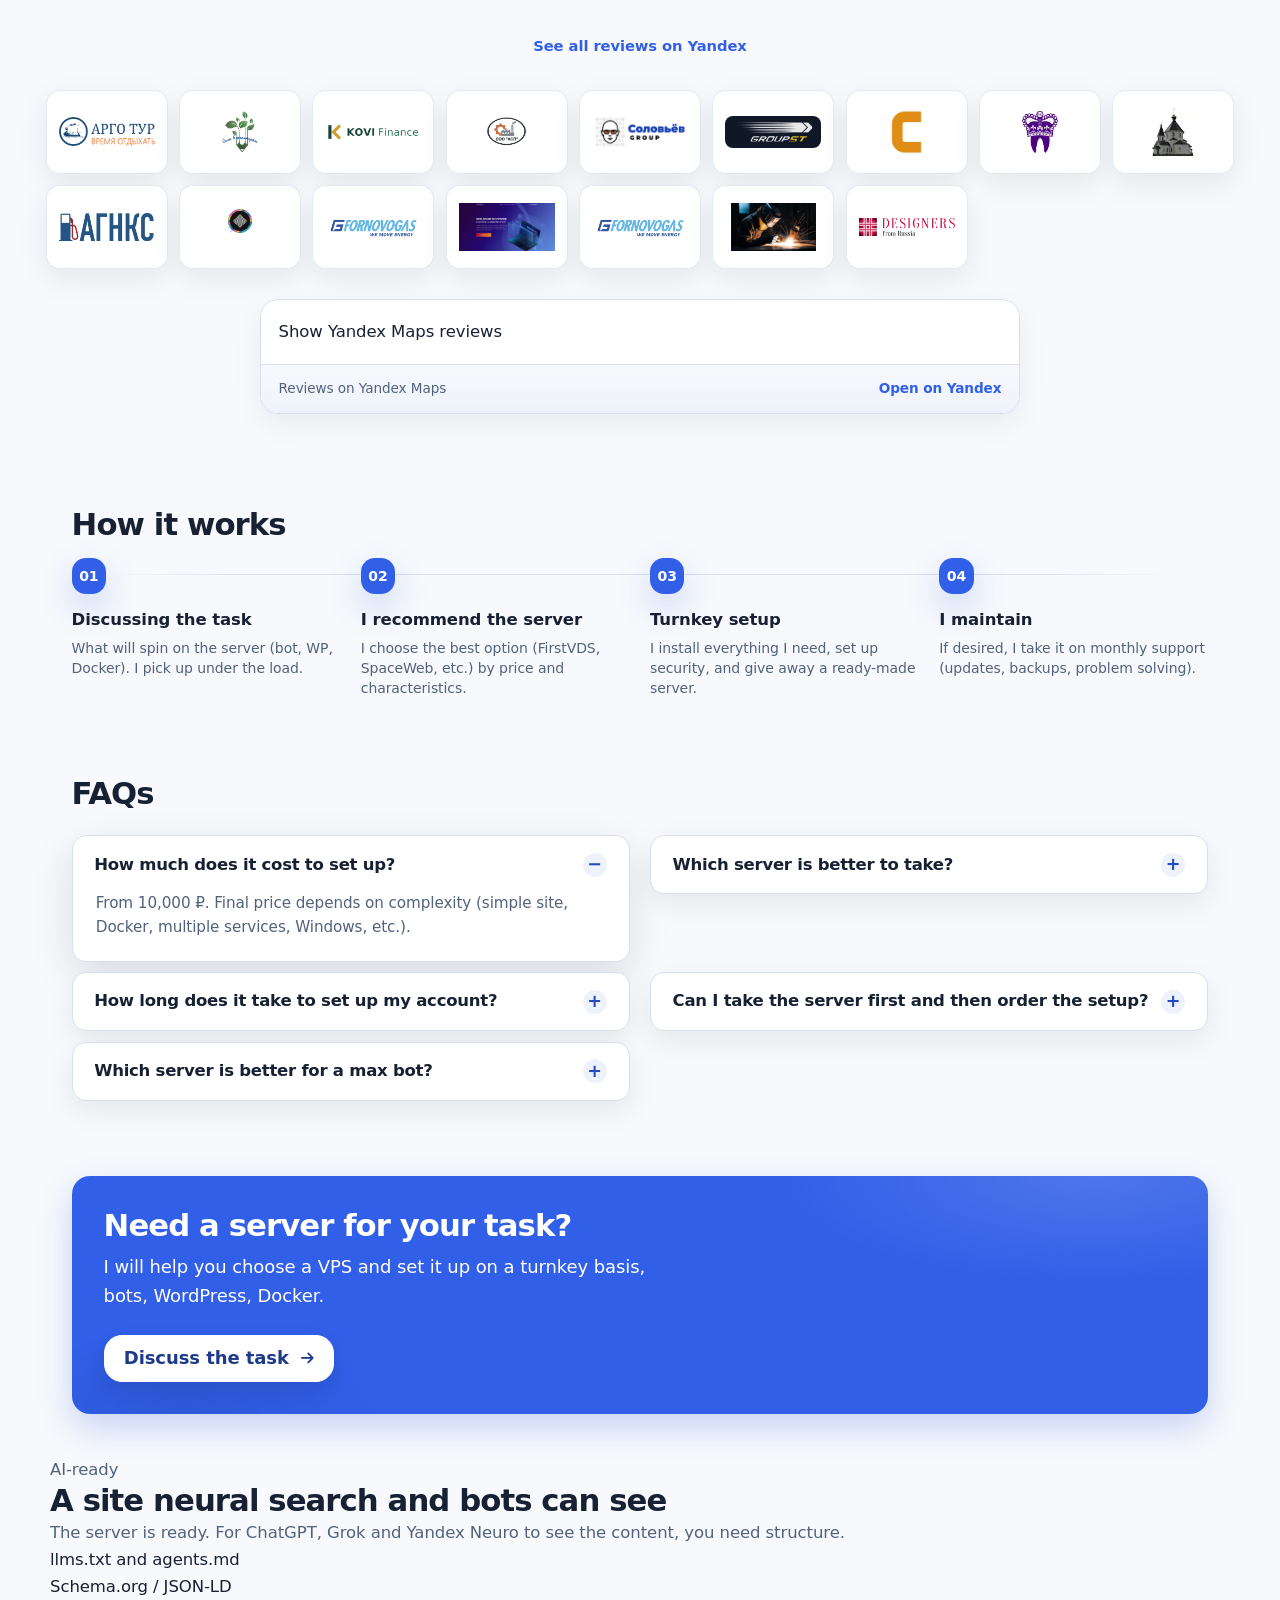
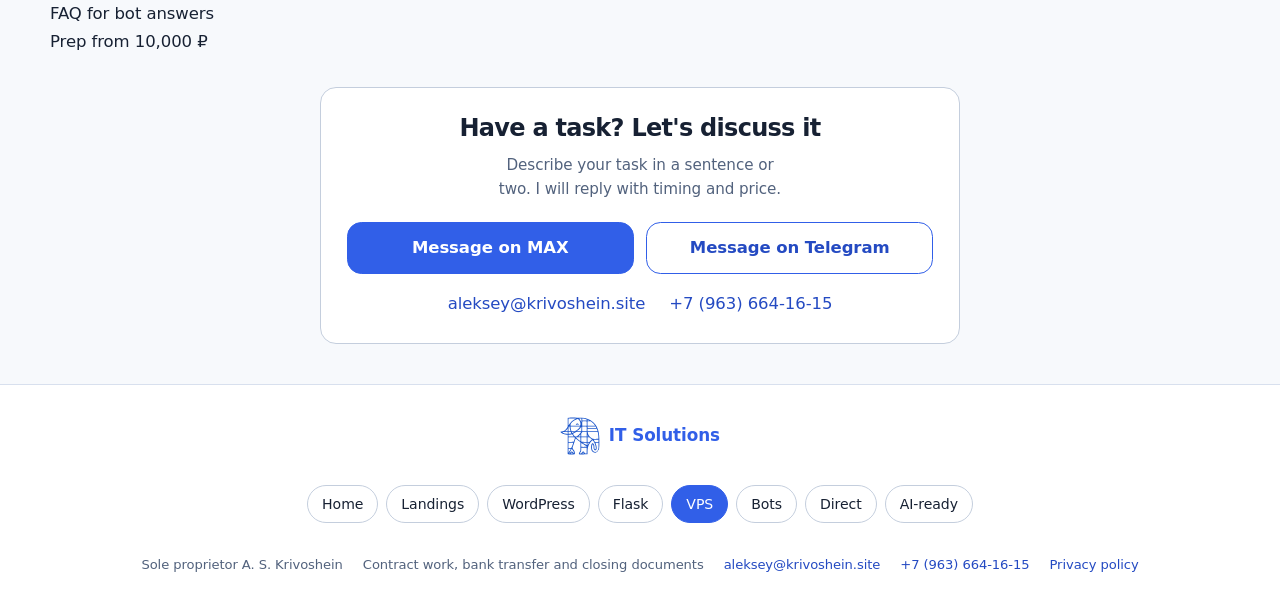
==== commit 030f017f: "content: remove duplicate Selectel card" ====
--- a/index.html
+++ b/index.html
@@ -443,19 +443,6 @@
         </a>
       </div>
 
-      <!-- Selectel -->
-      <div class="border border-slate-200 rounded-3xl p-6 flex flex-col hover:shadow-sm transition-all relative">
-        <div class="inline-flex self-start mb-3 bg-emerald-600 text-white text-xs font-medium px-3 py-1 rounded-full">Надёжный</div>
-        <div class="flex-1">
-          <div class="font-semibold text-lg">Selectel</div>
-          <div class="mt-4 text-sm text-slate-600">Облачные серверы и инфраструктура для проектов.</div>
-        </div>
-        <a href="https://krivoshein.site/selectel" target="_blank" rel="sponsored noopener noreferrer"
-           class="mt-6 block text-center bg-krv shadow-krv-cta hover:bg-krv-dark transition-colors text-white font-semibold py-3 rounded-2xl text-sm">
-          Выбрать на Selectel
-        </a>
-      </div>
-
       <!-- SpaceWeb -->
       <div class="border border-slate-200 rounded-3xl p-6 flex flex-col hover:shadow-sm transition-all">
         <div class="flex-1">
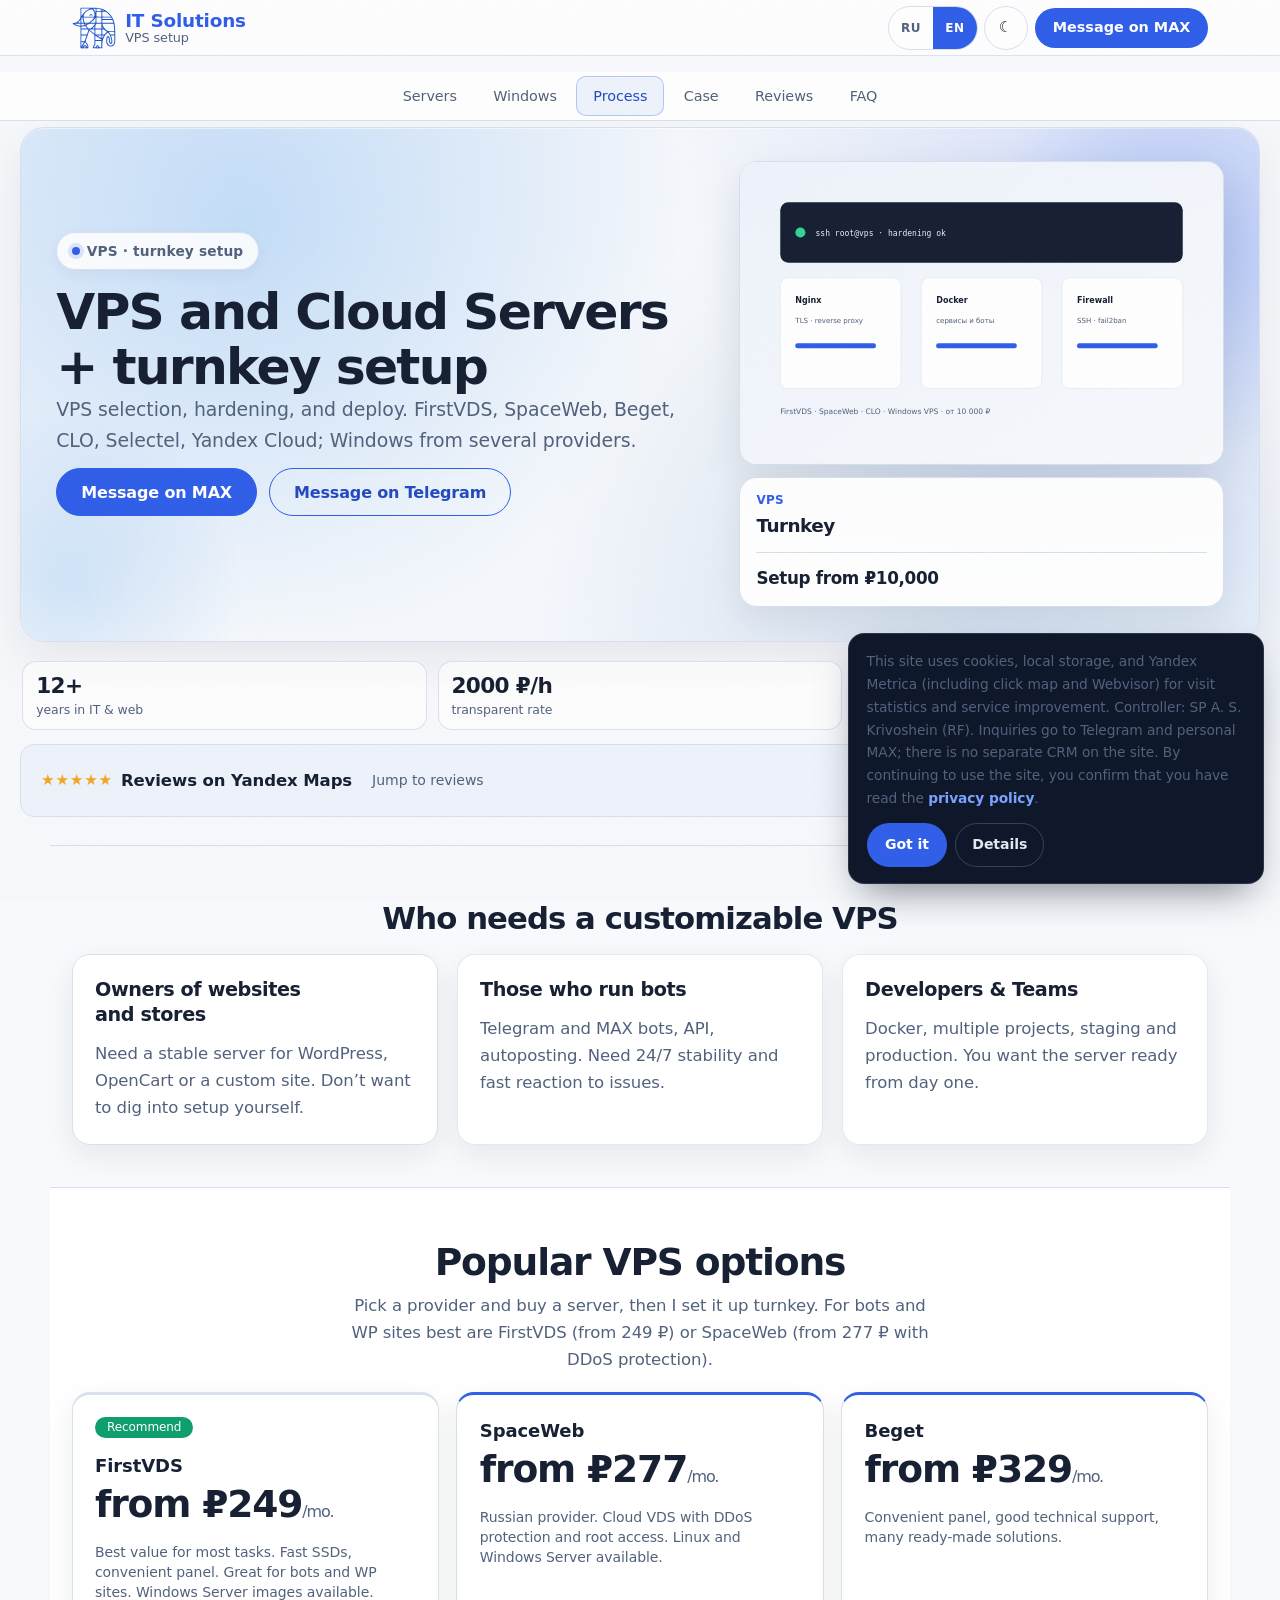
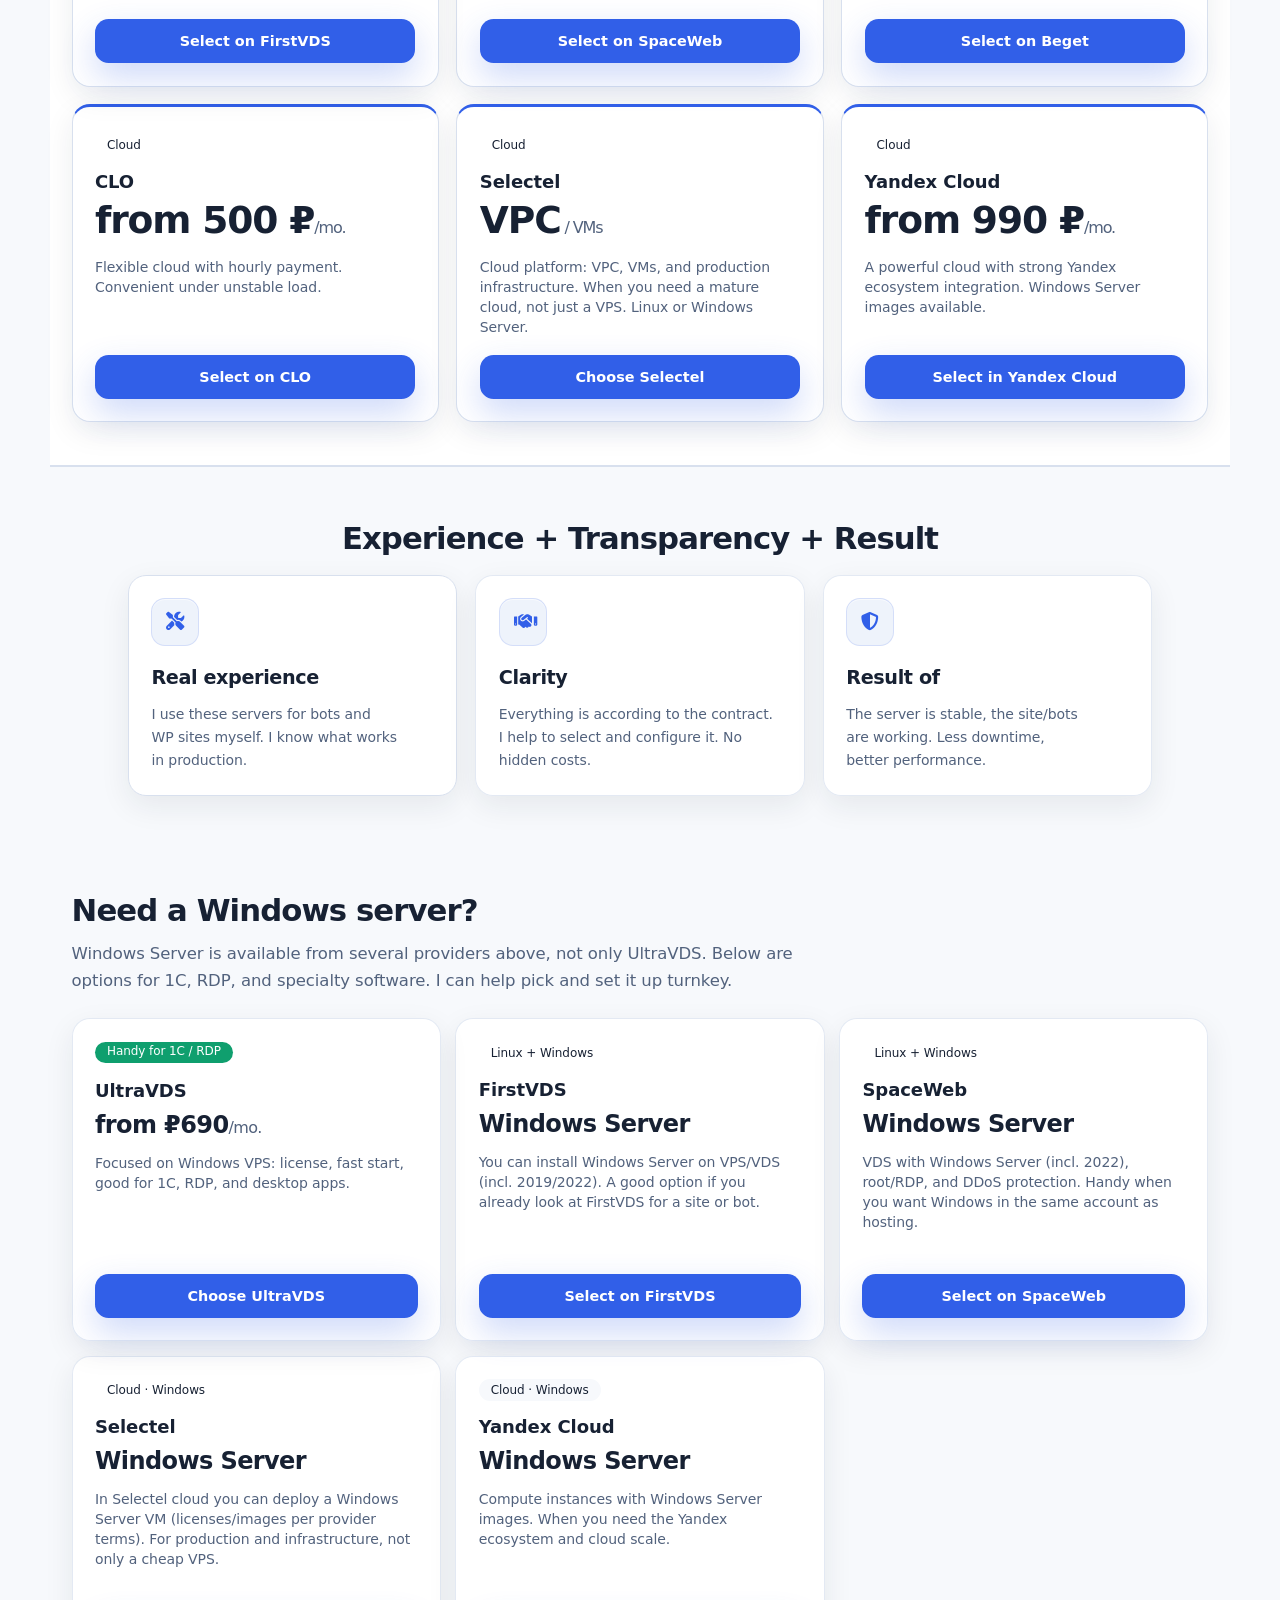
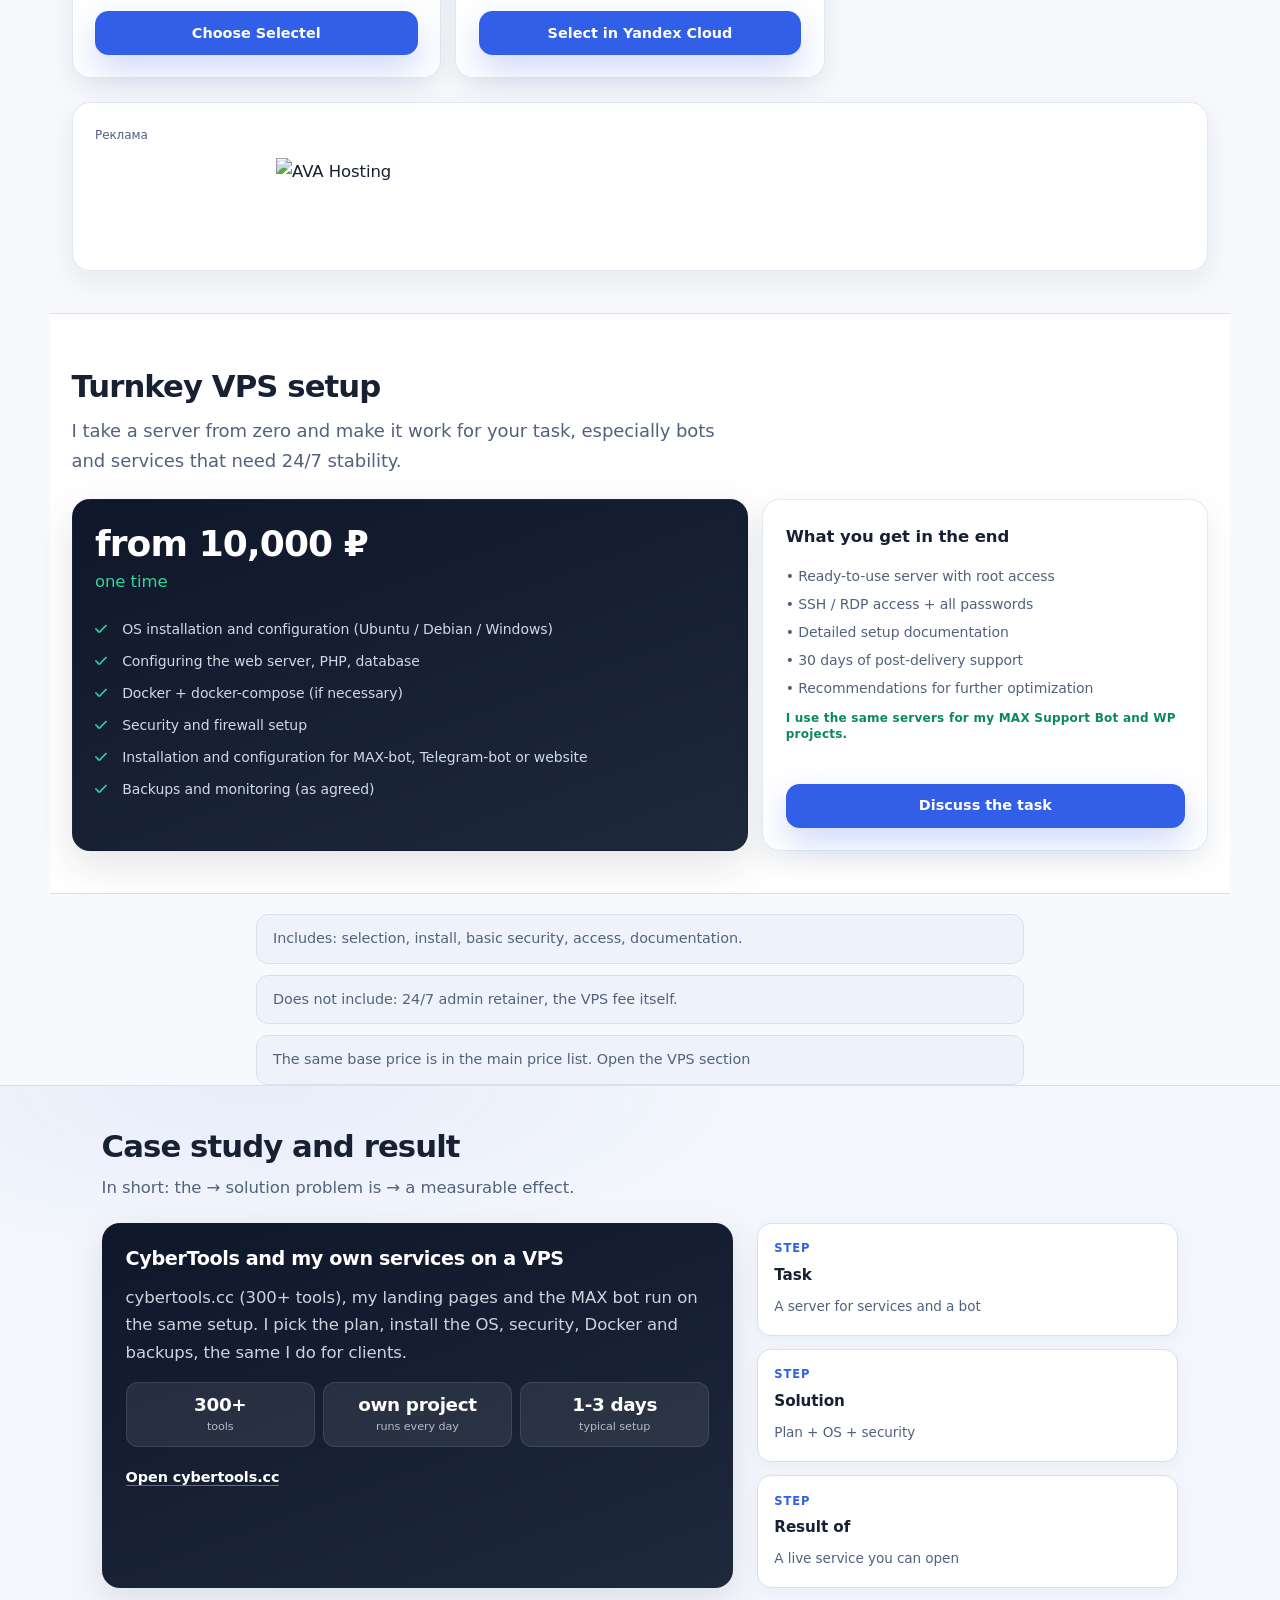
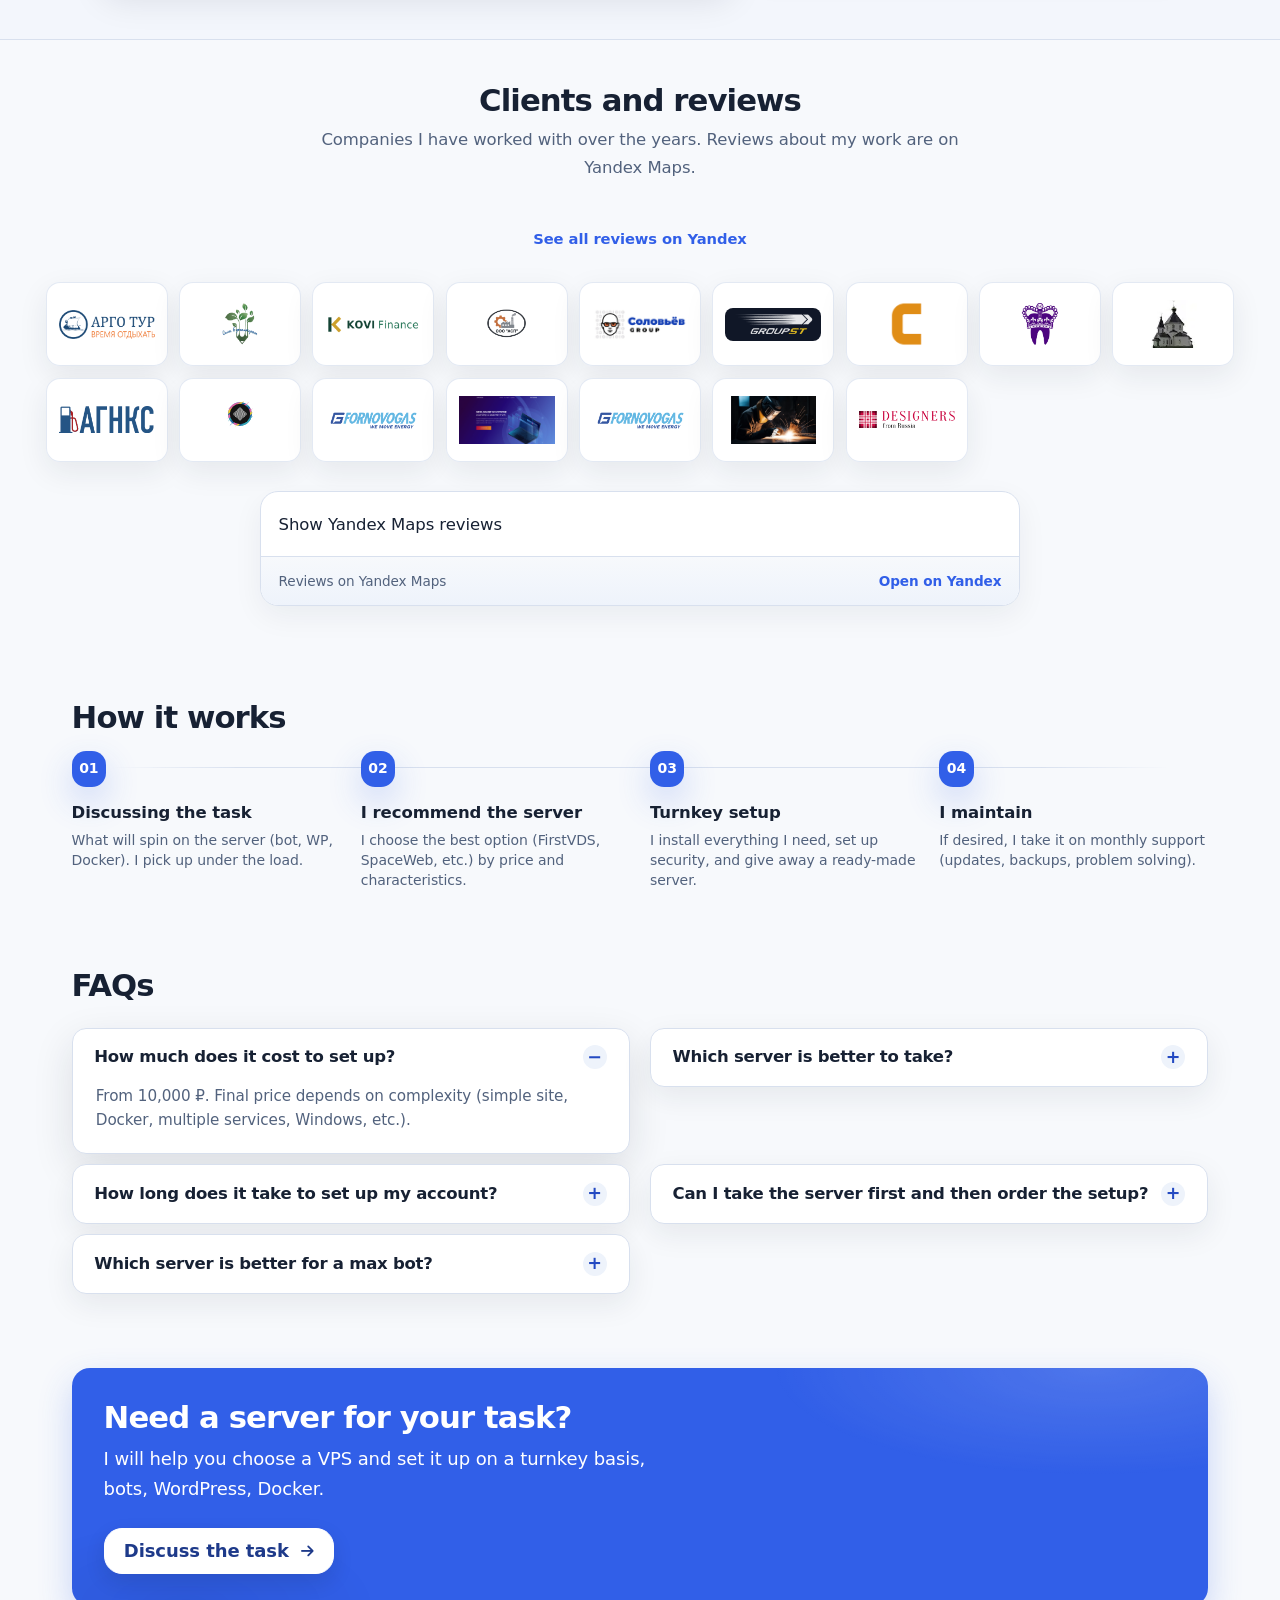
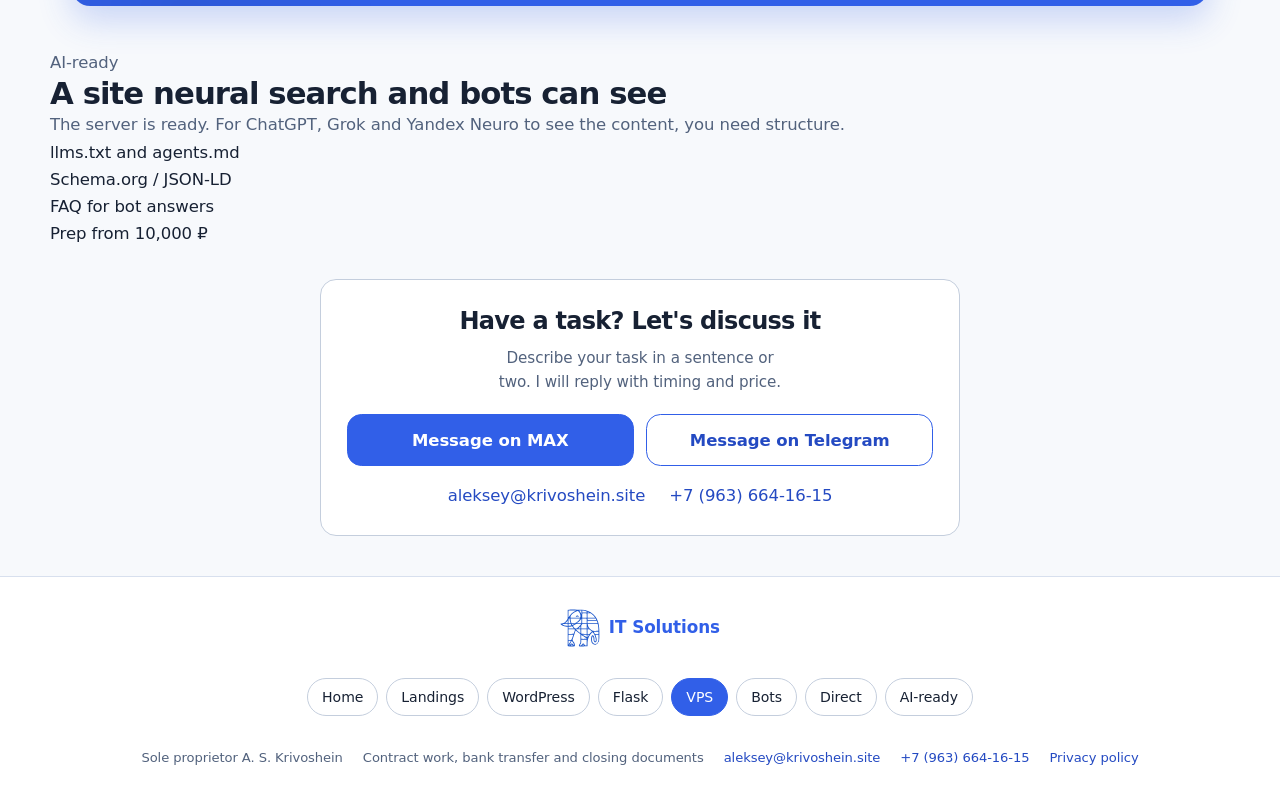
==== commit c4a50203: "content: add AVA Hosting affiliate banner Labeled ad block in the Windows VPS section, responsive 72" ====
--- a/index.html
+++ b/index.html
@@ -622,6 +622,11 @@
         </a>
       </div>
     </div>
+
+    <aside class="mt-6 bg-white border border-slate-200 rounded-3xl p-6" aria-label="Реклама">
+      <p class="text-xs font-medium text-slate-500 mb-3">Реклама</p>
+      <a href="https://my.ava.hosting/aff.php?aff=15996" target="_blank" rel="sponsored nofollow noopener"><img src="https://ava.hosting/wp-content/uploads/2024/08/71rplsp-imgur.gif" alt="AVA Hosting" width="728" height="90" style="max-width:100%;height:auto;display:block;margin:0 auto" loading="lazy" decoding="async"></a>
+    </aside>
   </div>
 
   <!-- НАСТРОЙКА (главный блок) -->
